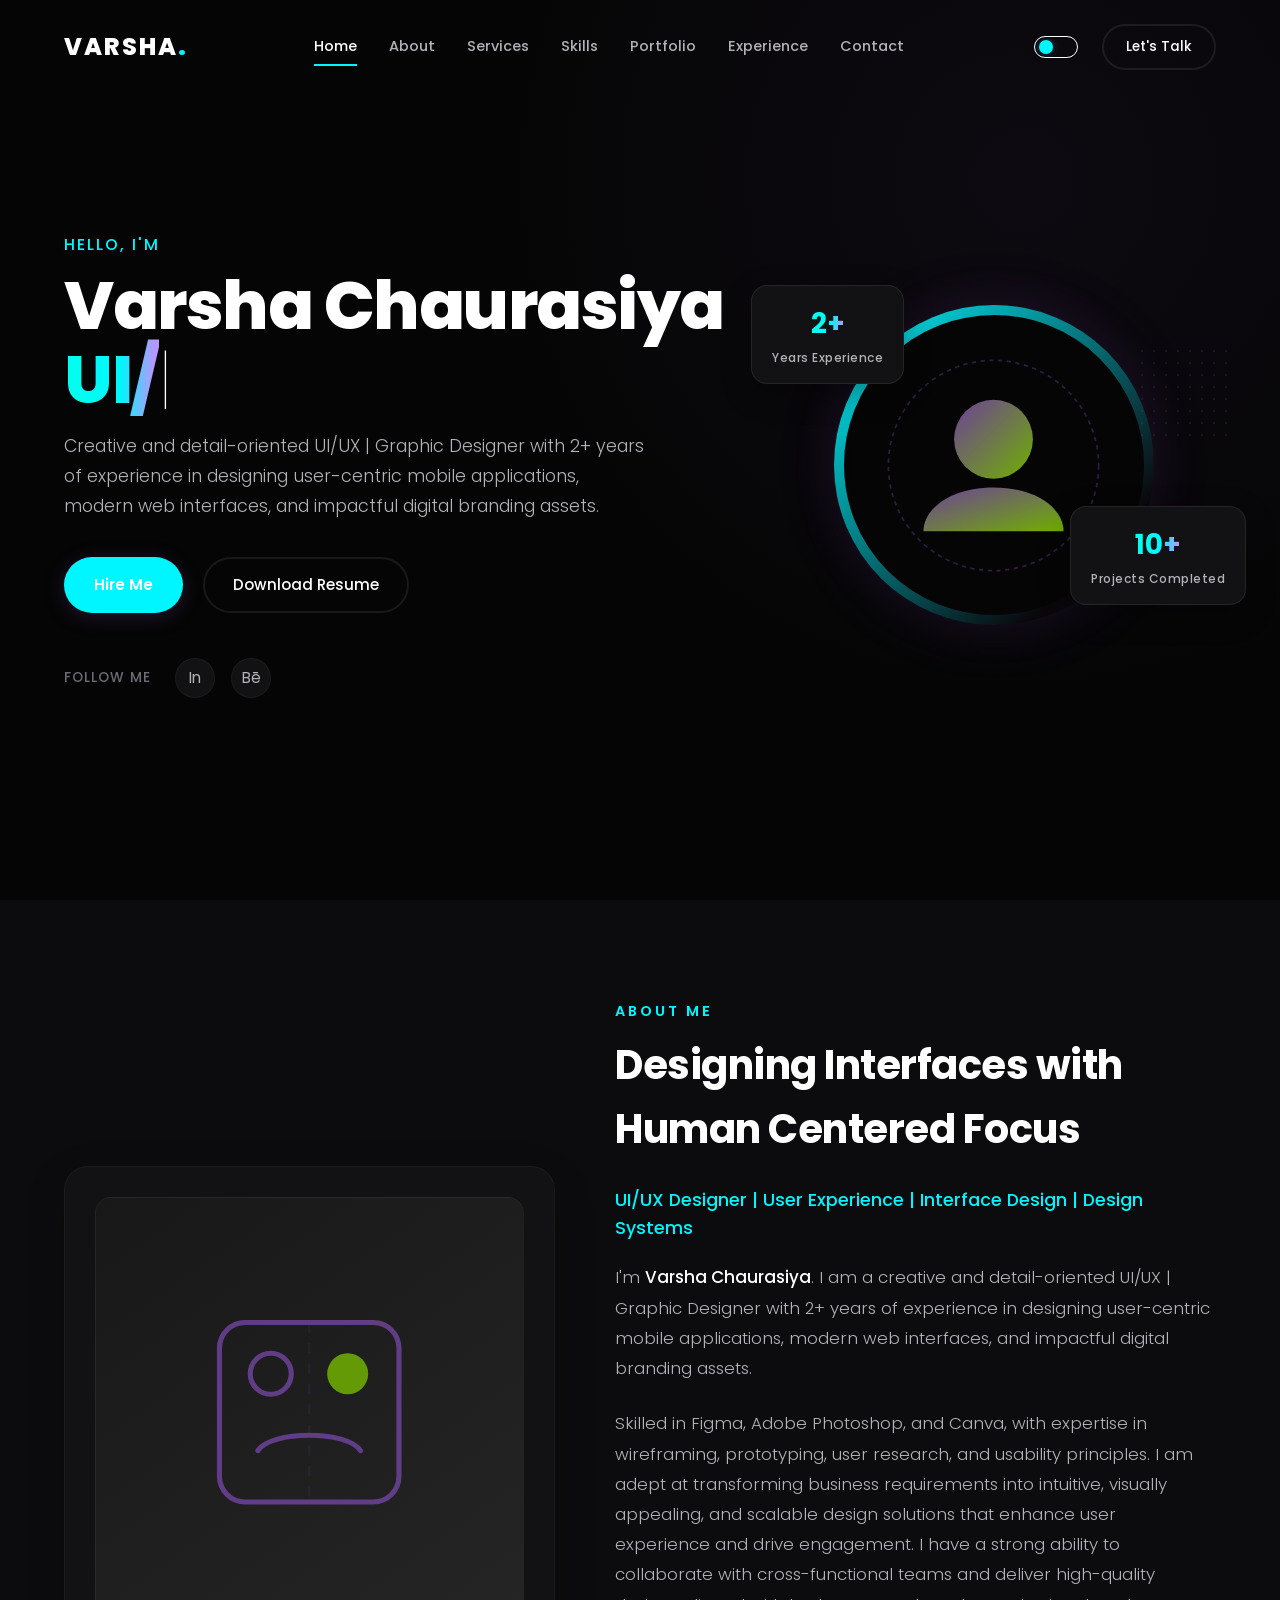
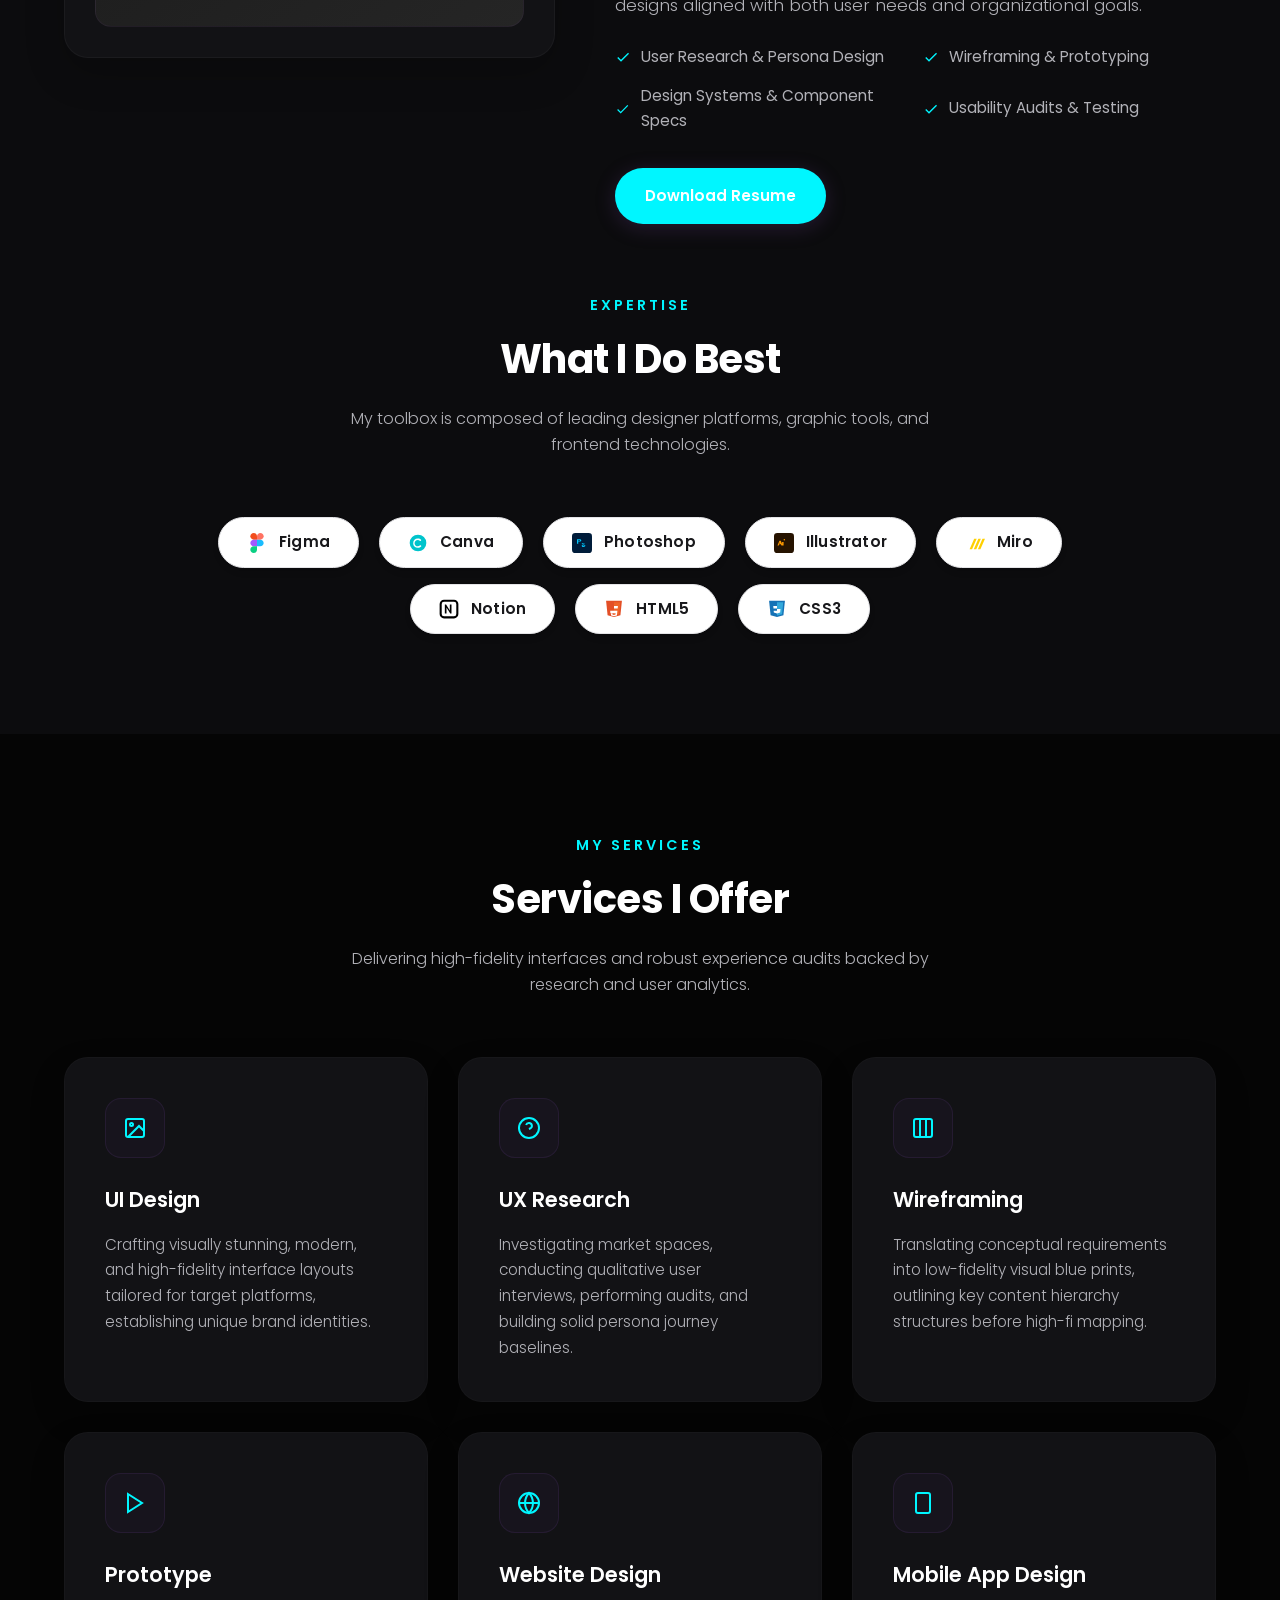
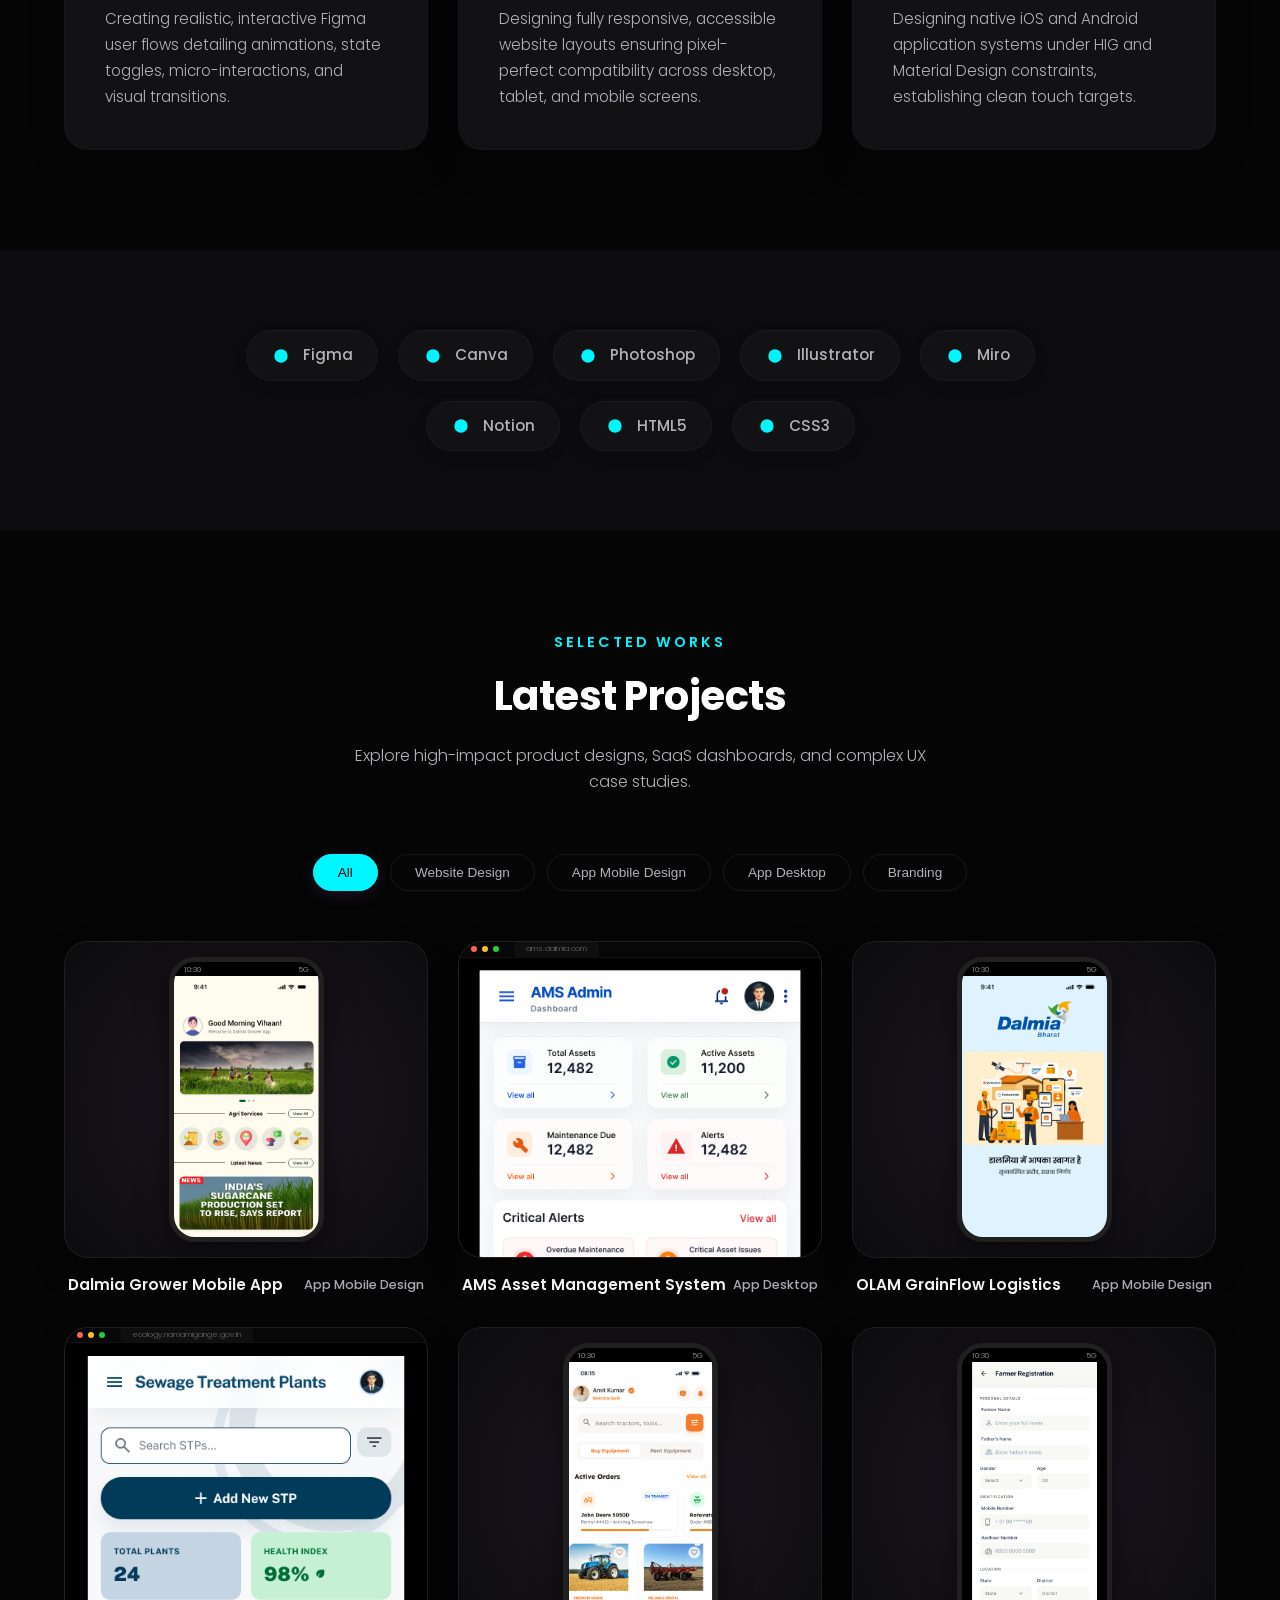
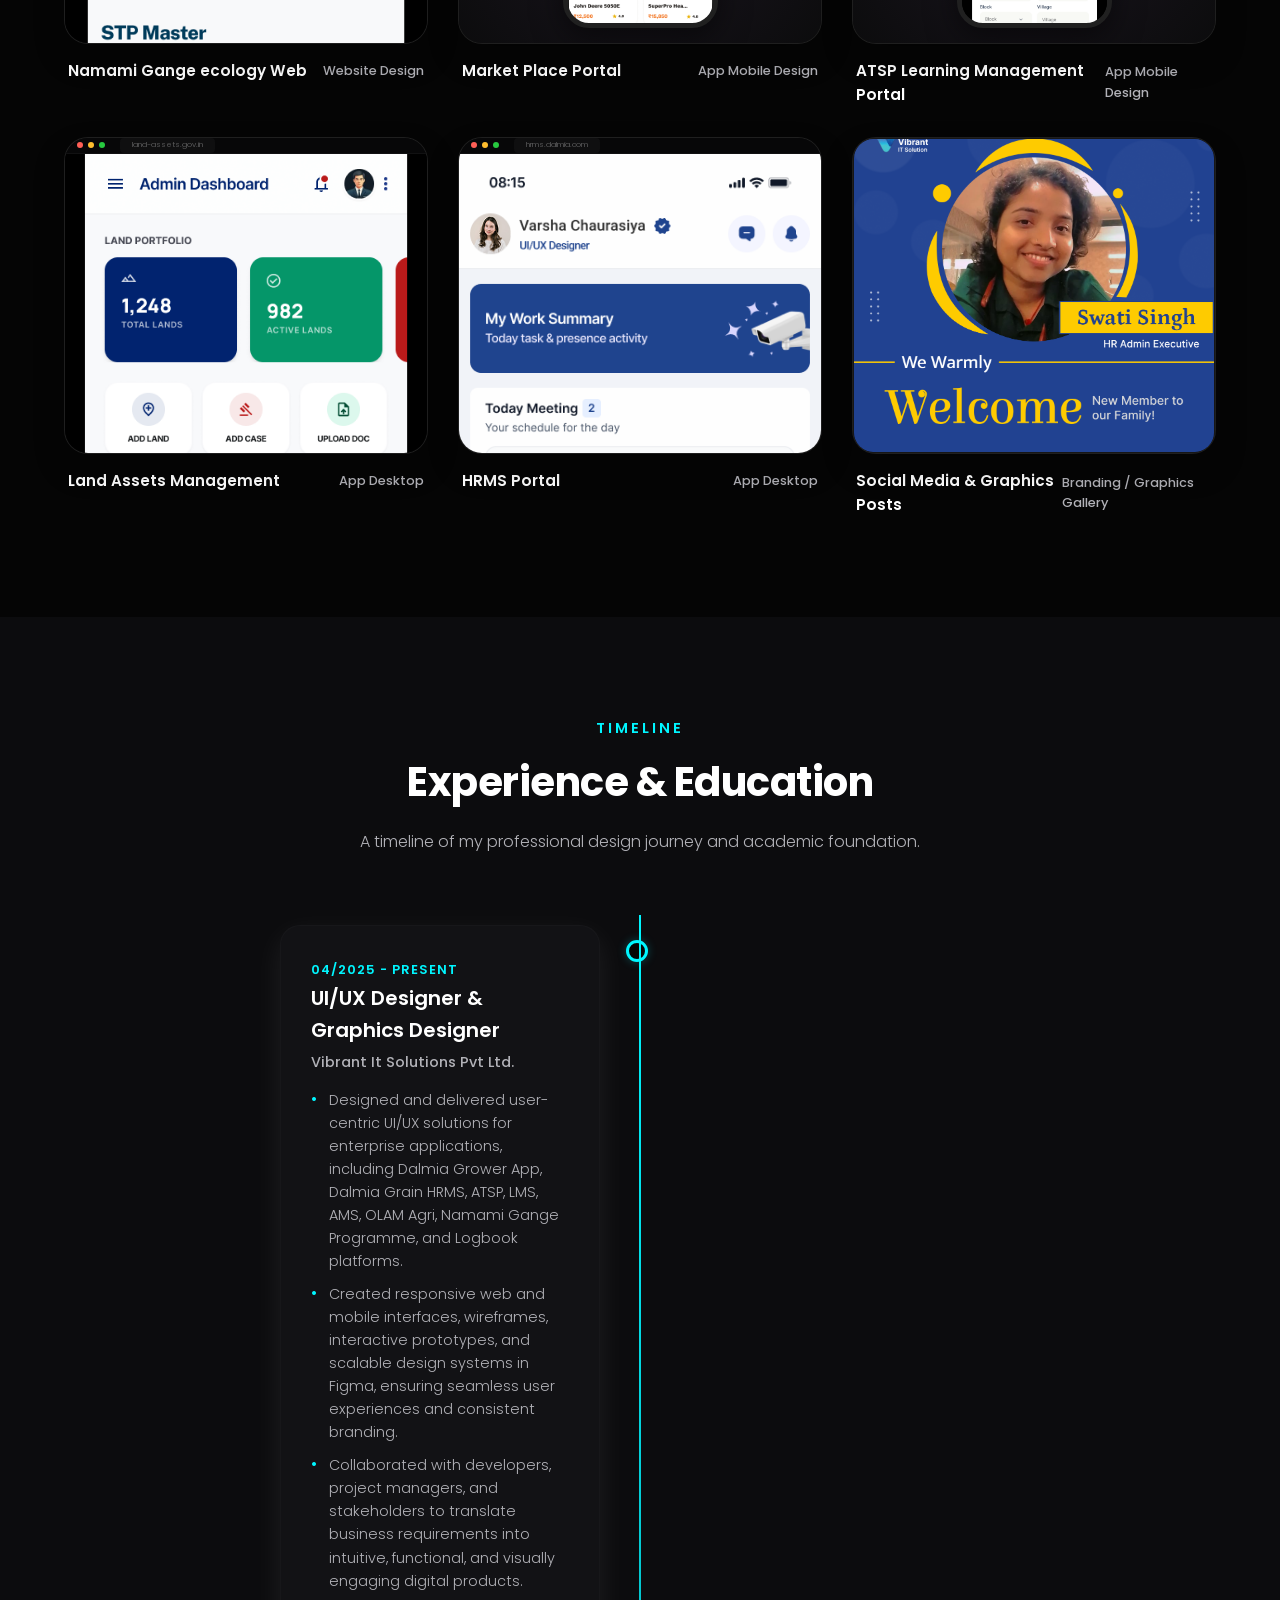
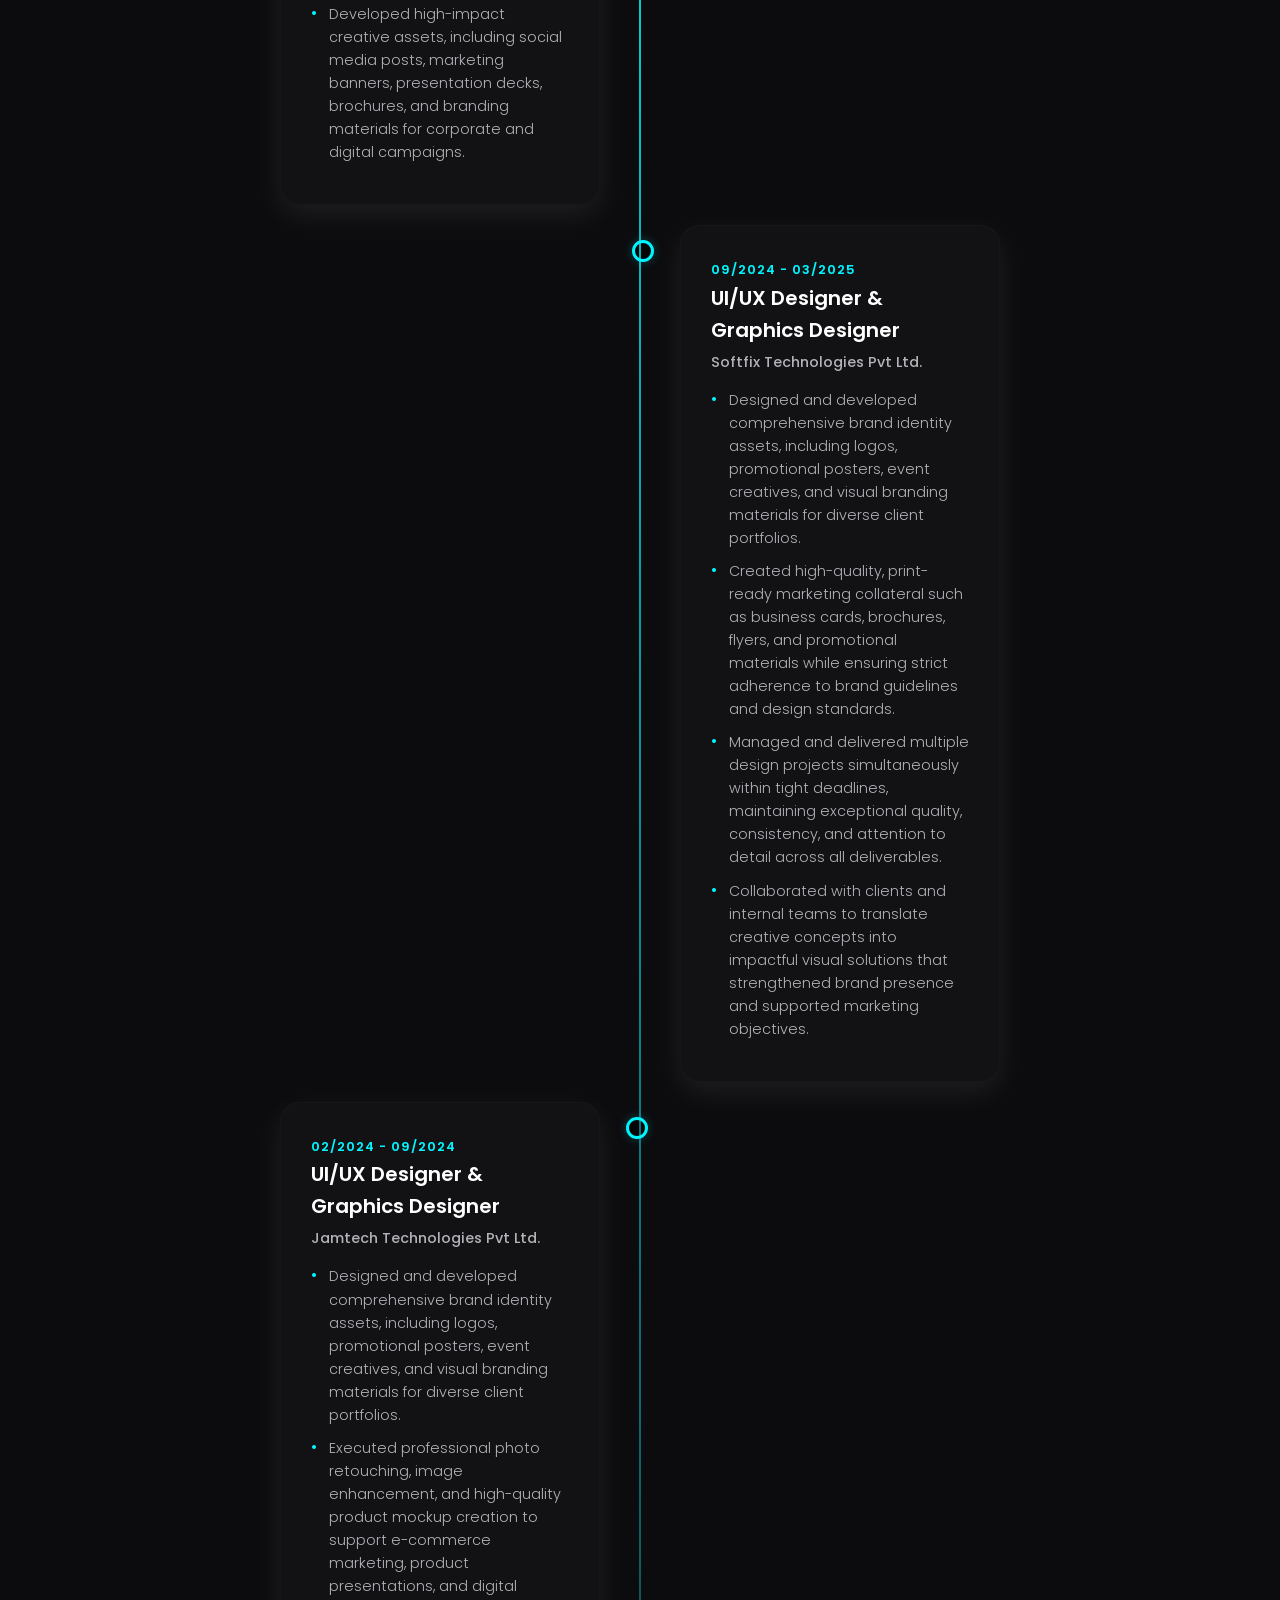
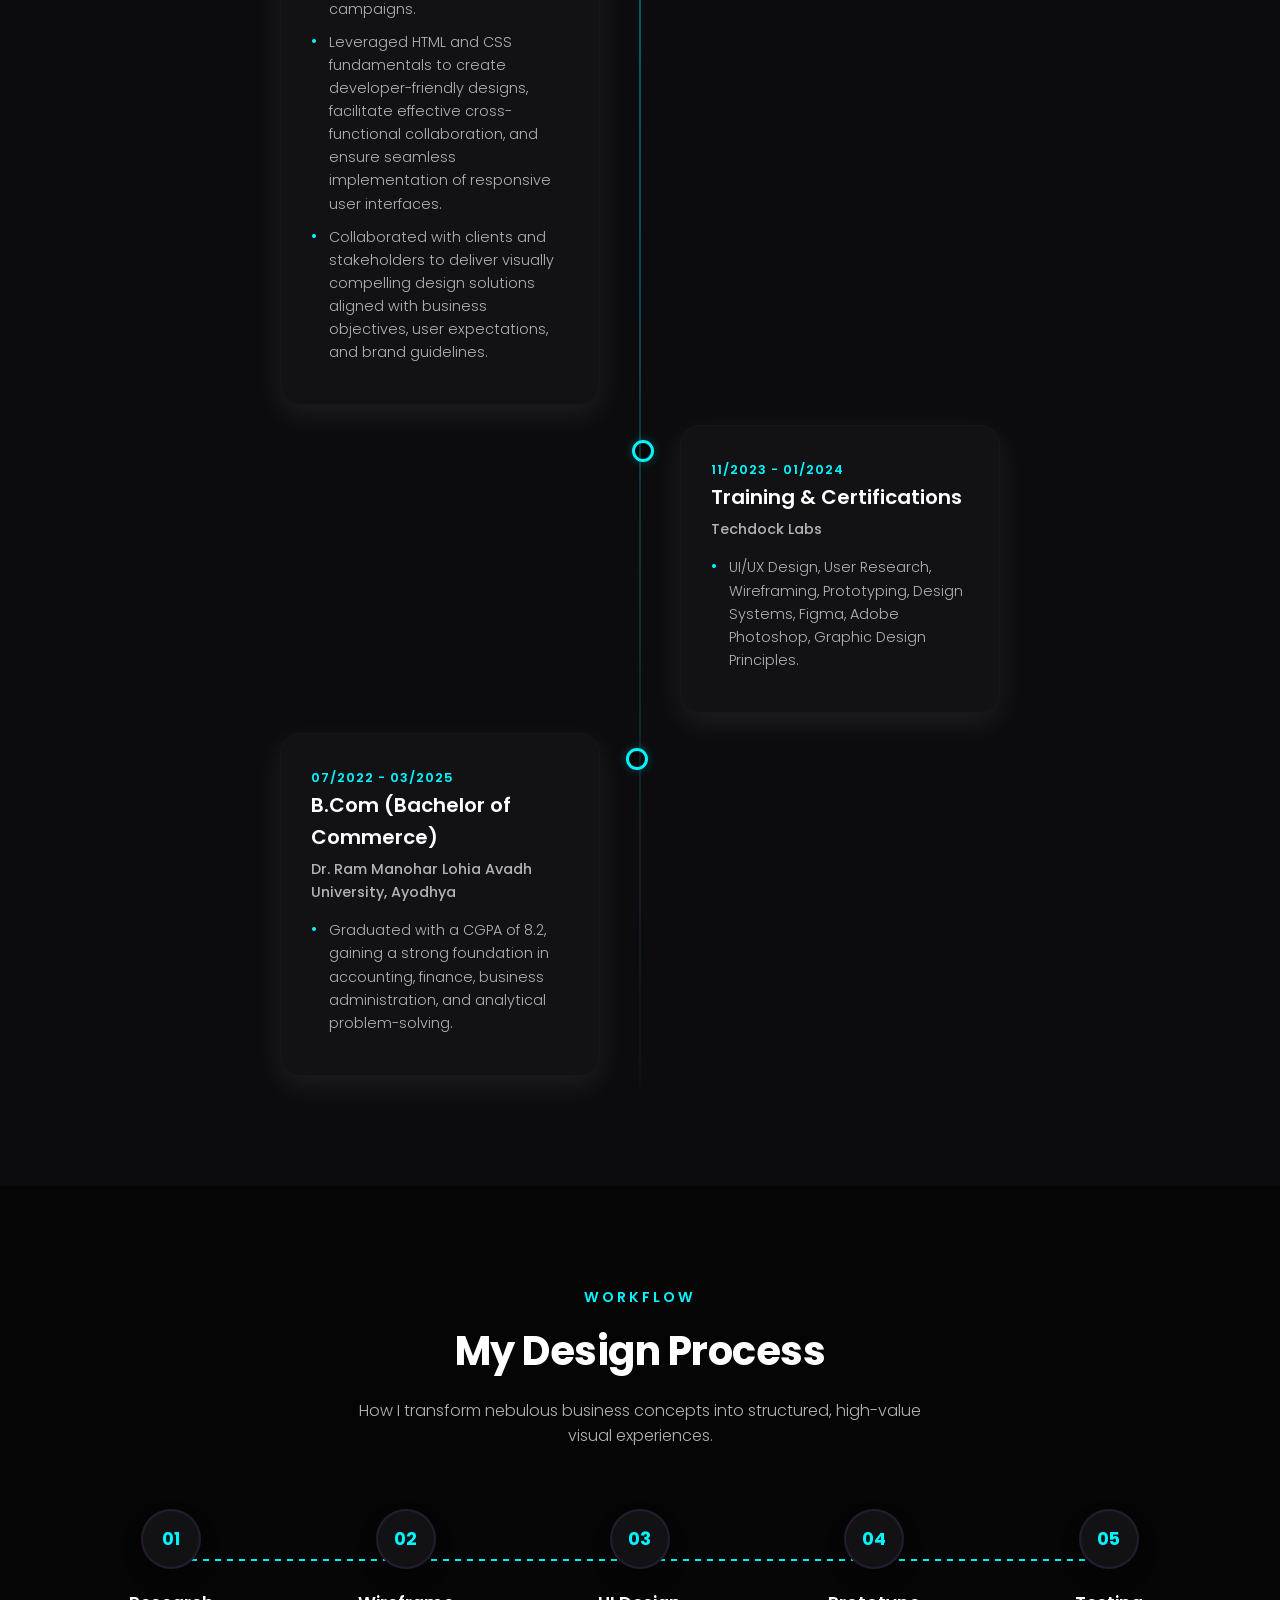
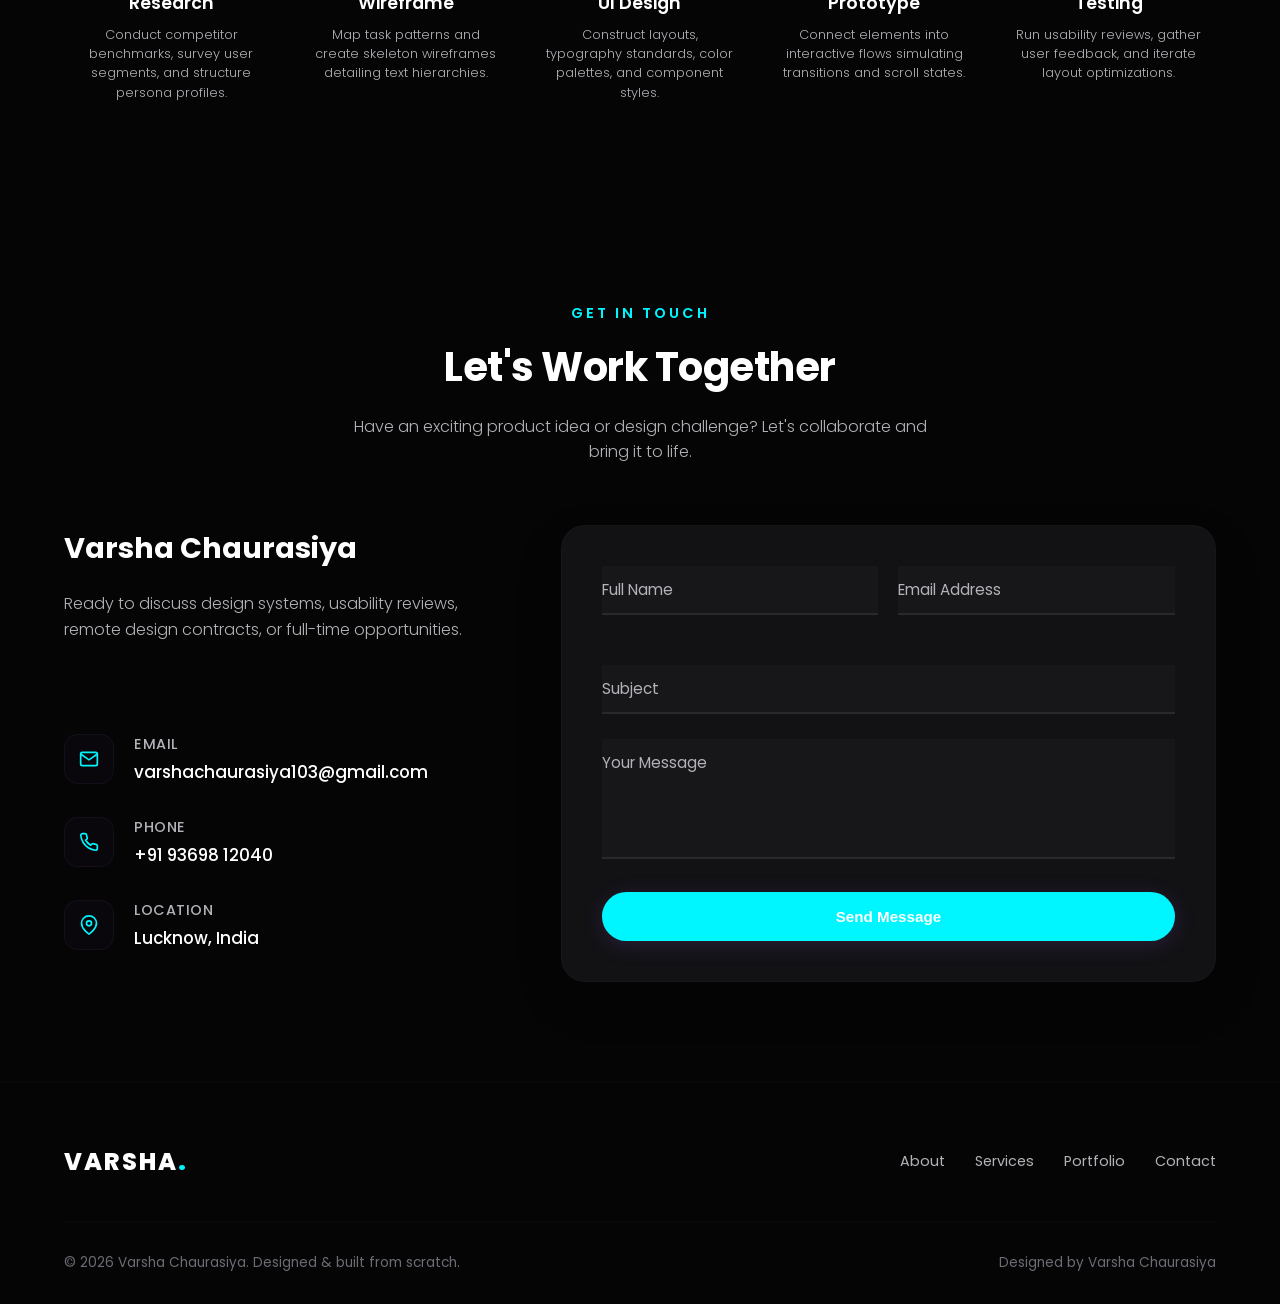
==== index.html @ 849dc81a "Initial commit" ====
<!DOCTYPE html>
<html lang="en">
<head>
    <meta charset="UTF-8">
    <meta name="viewport" content="width=device-width, initial-scale=1.0">
    <meta name="description" content="Varsha Chaurasiya - Premium UI/UX Portfolio. 2+ years experience designing intuitive mobile apps, websites, SaaS dashboards, and digital experiences.">
    
    <!-- Open Graph Metadata -->
    <meta property="og:title" content="Varsha Chaurasiya | UI/UX Designer & Product Designer">
    <meta property="og:description" content="Portfolio of Varsha Chaurasiya, specialized in Figma prototyping, UX research, wireframing, and interactive UI designs.">
    <meta property="og:type" content="website">
    <meta property="og:url" content="https://example.com">
    <meta property="og:image" content="https://example.com/assets/og-image.jpg">
    
    <title>Varsha Chaurasiya | Premium UI/UX Designer Portfolio</title>
    
    <!-- Google Font & Style Sheet -->
    <link rel="stylesheet" href="css/style.css">
</head>
<body>

    <!-- =====================================================
    HEADER & NAVIGATION
    ===================================================== -->
    <header class="header">
        <div class="container nav-container">
            <a href="#home" class="logo">VARSHA<span>.</span></a>
            
            <nav class="nav-menu">
                <a href="#home" class="nav-link active">Home</a>
                <a href="#about" class="nav-link">About</a>
                <a href="#services" class="nav-link">Services</a>
                <a href="#skills" class="nav-link">Skills</a>
                <a href="#portfolio" class="nav-link">Portfolio</a>
                <a href="#experience" class="nav-link">Experience</a>
                <a href="#contact" class="nav-link">Contact</a>
            </nav>
            
            <div class="nav-cta">
                <button class="theme-toggle" id="theme-toggle" aria-label="Toggle dark/light mode">
                    <span class="toggle-track">
                        <span class="toggle-thumb"></span>
                    </span>
                </button>
                <a href="#contact" class="btn btn-secondary" style="padding: 10px 22px; font-size: 0.85rem;">Let's Talk</a>
            </div>
            
            <button class="hamburger" aria-label="Toggle Navigation">
                <span></span>
                <span></span>
                <span></span>
            </button>
        </div>
    </header>

    <!-- =====================================================
    HERO SECTION
    ===================================================== -->
    <section id="home" class="hero">
        <div class="container hero-grid">
            <div class="hero-content reveal reveal-fade-up">
                <span class="hero-subtitle">Hello, I'm</span>
                <h1 class="hero-title">Varsha Chaurasiya<br><span class="gradient-text" id="typing-text">UI/UX Designer</span><span class="typing-cursor">|</span></h1>
                <p class="hero-desc">Creative and detail-oriented UI/UX | Graphic Designer with 2+ years of experience in designing user-centric mobile applications, modern web interfaces, and impactful digital branding assets.</p>
                
                <div class="hero-btns">
                    <a href="#contact" class="btn btn-primary">Hire Me</a>
                    <a href="resume/resume.pdf" class="btn btn-secondary" download>Download Resume</a>
                </div>
                
                <div class="hero-socials">
                    <span>Follow Me</span>
                    <div class="social-links">
                        <a href="https://www.linkedin.com/in/varsha-chaurasiya-720a98271/" target="_blank" rel="noopener noreferrer" class="social-icon" aria-label="LinkedIn">In</a>
                        <a href="https://www.behance.net/softfixdesign" target="_blank" rel="noopener noreferrer" class="social-icon" aria-label="Behance">Bē</a>
                    </div>
                </div>
            </div>
            
            <div class="hero-visual reveal reveal-fade-up" style="transition-delay: 0.2s;">
                <div class="glow-shape"></div>
                <div class="dots-grid"></div>
                
                <div class="profile-img-container">
                    <div class="profile-img-inner">
                        <!-- Custom vector avatar to represent the designer professionally -->
                        <svg class="profile-avatar-svg" viewBox="0 0 100 100" xmlns="http://www.w3.org/2000/svg">
                            <defs>
                                <linearGradient id="avatarGrad" x1="0%" y1="0%" x2="100%" y2="100%">
                                    <stop offset="0%" stop-color="#7245A1"/>
                                    <stop offset="100%" stop-color="#76B900"/>
                                </linearGradient>
                            </defs>
                            <circle cx="50" cy="38" r="18" fill="url(#avatarGrad)"/>
                            <path d="M50 60c-20 0-32 10-32 20h64c0-10-12-20-32-20z" fill="url(#avatarGrad)"/>
                            <circle cx="50" cy="50" r="48" fill="none" stroke="#7245A1" stroke-width="0.8" stroke-dasharray="2 2" opacity="0.4"/>
                        </svg>
                    </div>
                </div>
                
                <!-- Floating Stat Cards -->
                <div class="floating-stat stat-1">
                    <span class="stat-number counter-val" data-target="2">0+</span>
                    <span class="stat-text">Years Experience</span>
                </div>
                <div class="floating-stat stat-2">
                    <span class="stat-number counter-val" data-target="10">0+</span>
                    <span class="stat-text">Projects Completed</span>
                </div>
            </div>
        </div>
    </section>

    <!-- =====================================================
    ABOUT ME SECTION & SKILLS
    ===================================================== -->
    <section id="about" class="about">
        <div class="container">
            <div class="about-grid">
                <div class="about-visual reveal reveal-slide-left">
                    <div class="about-visual-inner">
                        <!-- Animated placeholder representation representing UI/UX design workflow -->
                        <svg class="about-placeholder-svg" viewBox="0 0 100 100" xmlns="http://www.w3.org/2000/svg">
                            <rect x="15" y="15" width="70" height="70" rx="10" fill="none" stroke="#7245A1" stroke-width="2"/>
                            <circle cx="35" cy="35" r="8" fill="none" stroke="#7245A1" stroke-width="2"/>
                            <circle cx="65" cy="35" r="8" fill="#76B900"/>
                            <path d="M30 65c5-8 35-8 40 0" fill="none" stroke="#7245A1" stroke-width="2" stroke-linecap="round"/>
                            <line x1="50" y1="15" x2="50" y2="85" stroke="rgba(114, 69, 161, 0.15)" stroke-width="1" stroke-dasharray="4 4"/>
                        </svg>
                    </div>
                </div>
                
                <div class="about-content reveal reveal-slide-right">
                    <div class="section-header" style="text-align: left; margin-bottom: 25px;">
                        <span>About Me</span>
                        <h2>Designing Interfaces with Human Centered Focus</h2>
                    </div>
                    <p class="about-subtitle">UI/UX Designer | User Experience | Interface Design | Design Systems</p>
                    <p class="about-desc">I'm <strong>Varsha Chaurasiya</strong>. I am a creative and detail-oriented UI/UX | Graphic Designer with 2+ years of experience in designing user-centric mobile applications, modern web interfaces, and impactful digital branding assets.</p>
                    <p class="about-desc">Skilled in Figma, Adobe Photoshop, and Canva, with expertise in wireframing, prototyping, user research, and usability principles. I am adept at transforming business requirements into intuitive, visually appealing, and scalable design solutions that enhance user experience and drive engagement. I have a strong ability to collaborate with cross-functional teams and deliver high-quality designs aligned with both user needs and organizational goals.</p>
                    
                    <div class="about-bullets">
                        <div class="about-bullet-item">
                            <svg viewBox="0 0 24 24"><path d="M9 16.2L4.8 12l-1.4 1.4L9 19 21 7l-1.4-1.4L9 16.2z"/></svg>
                            <span>User Research & Persona Design</span>
                        </div>
                        <div class="about-bullet-item">
                            <svg viewBox="0 0 24 24"><path d="M9 16.2L4.8 12l-1.4 1.4L9 19 21 7l-1.4-1.4L9 16.2z"/></svg>
                            <span>Wireframing & Prototyping</span>
                        </div>
                        <div class="about-bullet-item">
                            <svg viewBox="0 0 24 24"><path d="M9 16.2L4.8 12l-1.4 1.4L9 19 21 7l-1.4-1.4L9 16.2z"/></svg>
                            <span>Design Systems & Component Specs</span>
                        </div>
                        <div class="about-bullet-item">
                            <svg viewBox="0 0 24 24"><path d="M9 16.2L4.8 12l-1.4 1.4L9 19 21 7l-1.4-1.4L9 16.2z"/></svg>
                            <span>Usability Audits & Testing</span>
                        </div>
                    </div>
                    
                    <a href="resume/resume.pdf" class="btn btn-primary" download>Download Resume</a>
                </div>
            </div>
            
            <!-- CIRCULAR SKILL PROGRESS GRIDS -->
            <div id="skills" class="skills-container-wrapper reveal reveal-fade-up">
                <div class="section-header">
                    <span>Expertise</span>
                    <h2>What I Do Best</h2>
                    <p>My toolbox is composed of leading designer platforms, graphic tools, and frontend technologies.</p>
                </div>
                
                <div class="skills-pills-container">
                    <!-- Figma -->
                    <div class="skill-pill">
                        <span class="skill-pill-icon">
                            <svg viewBox="0 0 14 21" fill="none" xmlns="http://www.w3.org/2000/svg">
                                <path d="M3.5 0C1.57 0 0 1.57 0 3.5C0 5.43 1.57 7 3.5 7H7V3.5C7 1.57 5.43 0 3.5 0Z" fill="#F24E1E"/>
                                <path d="M3.5 7C1.57 7 0 8.57 0 10.5C0 12.43 1.57 14 3.5 14H7V7H3.5Z" fill="#A259FF"/>
                                <path d="M3.5 14C1.57 14 0 15.57 0 17.5C0 19.43 1.57 21 3.5 21C5.43 21 7 19.43 7 17.5V14H3.5Z" fill="#0ACF83"/>
                                <path d="M10.5 7C12.43 7 14 5.43 14 3.5C14 1.57 12.43 0 10.5 0C8.57 0 7 1.57 7 3.5V7H10.5Z" fill="#FF7262"/>
                                <path d="M10.5 14C12.43 14 14 12.43 14 10.5C14 8.57 12.43 7 10.5 7H7V14H10.5Z" fill="#1ABCFE"/>
                            </svg>
                        </span>
                        <span class="skill-pill-name">Figma</span>
                    </div>
                    <!-- Canva -->
                    <div class="skill-pill">
                        <span class="skill-pill-icon">
                            <svg viewBox="0 0 24 24" fill="none" xmlns="http://www.w3.org/2000/svg">
                                <circle cx="12" cy="12" r="10" fill="#00C4CC"/>
                                <path d="M14.5 14.8c-.8.8-1.8 1.2-2.8 1.2-2.2 0-3.8-1.5-3.8-3.8 0-2.2 1.6-3.8 3.8-3.8 1.1 0 2 .4 2.7 1.1.2.2.5.2.7 0l.6-.6c.2-.2.2-.5 0-.7-.9-1-2.2-1.6-3.9-1.6-3.2 0-5.6 2.3-5.6 5.6s2.4 5.6 5.6 5.6c1.6 0 3-.6 4-1.7.2-.2.2-.5 0-.7l-.6-.6c-.2-.1-.5-.1-.8.1z" fill="white"/>
                            </svg>
                        </span>
                        <span class="skill-pill-name">Canva</span>
                    </div>
                    <!-- Photoshop -->
                    <div class="skill-pill">
                        <span class="skill-pill-icon">
                            <svg viewBox="0 0 24 24" fill="none" xmlns="http://www.w3.org/2000/svg">
                                <rect width="24" height="24" rx="4" fill="#001c3a"/>
                                <path d="M6 7.5h3.2c1.2 0 1.9.5 1.9 1.4s-.7 1.4-1.9 1.4H7.5v2.7H6V7.5zm1.5 1.8h1.6c.4 0 .6-.2.6-.5s-.2-.5-.6-.5H7.5v1zM12.2 12.3c.4-.3.9-.4 1.5-.4.8 0 1.3.4 1.3 1.1s-.4 1-1.2 1.2c-.6.1-1.1.2-1.1.6 0 .3.2.5.6.5.6 0 1.2-.2 1.6-.6.2-.2.5-.2.7 0l.4.4c.1.1.1.4 0 .5-.6.7-1.5 1.1-2.5 1.1-.9 0-1.8-.5-1.8-1.5 0-.8.6-1.3 1.4-1.5l.8-.2c.4-.1.7-.2.7-.5 0-.3-.3-.4-.7-.4-.5 0-1 .2-1.3.5-.1.1-.4.1-.5 0l-.4-.4c-.1-.1-.1-.3.1-.3z" fill="#00c8ff"/>
                            </svg>
                        </span>
                        <span class="skill-pill-name">Photoshop</span>
                    </div>
                    <!-- Illustrator -->
                    <div class="skill-pill">
                        <span class="skill-pill-icon">
                            <svg viewBox="0 0 24 24" fill="none" xmlns="http://www.w3.org/2000/svg">
                                <rect width="24" height="24" rx="4" fill="#261300"/>
                                <path d="M6.3 13.5l-.6 1.5H4.2l2.3-5.7h1.6l2.3 5.7H8.9l-.6-1.5H6.3zm1-.8l-.5-1.4-.5 1.4h1zM11.5 8.2c0-.5.4-.9.9-.9s.9.4.9.9-.4.9-.9.9-.9-.4-.9-.9zm0 2.5h1.8H11.5v4.3h-1.8v-4.3z" fill="#FF9A00"/>
                            </svg>
                        </span>
                        <span class="skill-pill-name">Illustrator</span>
                    </div>
                    <!-- Miro -->
                    <div class="skill-pill">
                        <span class="skill-pill-icon">
                            <svg viewBox="0 0 24 24" fill="none" xmlns="http://www.w3.org/2000/svg">
                                <path d="M5.5 19.5h3l5.5-12.5h-3L5.5 19.5z" fill="#FFD000"/>
                                <path d="M10.5 19.5h3l5.5-12.5h-3l-5.5 12.5z" fill="#FFD000"/>
                                <path d="M15.5 19.5h3l5.5-12.5h-3l-5.5 12.5z" fill="#FFD000"/>
                            </svg>
                        </span>
                        <span class="skill-pill-name">Miro</span>
                    </div>
                    <!-- Notion -->
                    <div class="skill-pill">
                        <span class="skill-pill-icon">
                            <svg viewBox="0 0 24 24" fill="none" xmlns="http://www.w3.org/2000/svg">
                                <rect x="2" y="2" width="20" height="20" rx="4" fill="white" stroke="black" stroke-width="2.5"/>
                                <path d="M7 6.5h1.5l4.5 7.2V6.5h2v11H13.5L9 10.3v7.2H7v-11z" fill="black"/>
                            </svg>
                        </span>
                        <span class="skill-pill-name">Notion</span>
                    </div>
                    <!-- HTML5 -->
                    <div class="skill-pill">
                        <span class="skill-pill-icon">
                            <svg viewBox="0 0 24 24" fill="none" xmlns="http://www.w3.org/2000/svg">
                                <path d="M2.5 2l1.8 17.6 7.7 2.1 7.7-2.1L21.5 2H2.5z" fill="#E34F26"/>
                                <path d="M12 3.8v16.1l6.1-1.7 1.4-14.4H12z" fill="#EF652A"/>
                                <path d="M12 8.5h4.7l-.3 3h-4.4V14h4.1l-.6 5.8-3.5 1-3.5-1-.2-2.3h1.8l.1 1.2 1.8.5 1.8-.5.2-1.7H7.7l-.3-3H12V8.5z" fill="white"/>
                            </svg>
                        </span>
                        <span class="skill-pill-name">HTML5</span>
                    </div>
                    <!-- CSS3 -->
                    <div class="skill-pill">
                        <span class="skill-pill-icon">
                            <svg viewBox="0 0 24 24" fill="none" xmlns="http://www.w3.org/2000/svg">
                                <path d="M2.5 2l1.8 17.6 7.7 2.1 7.7-2.1L21.5 2H2.5z" fill="#1572B6"/>
                                <path d="M12 3.8v16.1l6.1-1.7 1.4-14.4H12z" fill="#33A9DC"/>
                                <path d="M12 8.5H7.5l.3 3h4.2v2.5H8l.2 2.3 3.8 1 3.8-1 .4-4.3H12V8.5z" fill="white"/>
                            </svg>
                        </span>
                        <span class="skill-pill-name">CSS3</span>
                    </div>
                </div>
            </div>
        </div>
    </section>

    <!-- =====================================================
    SERVICES SECTION
    ==================================================== -->
    <section id="services" class="services">
        <div class="container">
            <div class="section-header reveal reveal-fade-up">
                <span>My Services</span>
                <h2>Services I Offer</h2>
                <p>Delivering high-fidelity interfaces and robust experience audits backed by research and user analytics.</p>
            </div>
            
            <div class="services-grid">
                <!-- Card 1 -->
                <div class="service-card reveal reveal-fade-up">
                    <div class="service-icon">
                        <svg width="24" height="24" viewBox="0 0 24 24" fill="none" stroke="currentColor" stroke-width="2"><rect x="3" y="3" width="18" height="18" rx="2" ry="2"/><circle cx="8.5" cy="8.5" r="1.5"/><polyline points="21 15 16 10 5 21"/></svg>
                    </div>
                    <h3 class="service-title">UI Design</h3>
                    <p class="service-desc">Crafting visually stunning, modern, and high-fidelity interface layouts tailored for target platforms, establishing unique brand identities.</p>
                </div>
                <!-- Card 2 -->
                <div class="service-card reveal reveal-fade-up" style="transition-delay: 0.1s;">
                    <div class="service-icon">
                        <svg width="24" height="24" viewBox="0 0 24 24" fill="none" stroke="currentColor" stroke-width="2"><circle cx="12" cy="12" r="10"/><path d="M9.09 9a3 3 0 0 1 5.83 1c0 2-3 3-3 3"/><line x1="12" y1="17" x2="12.01" y2="17"/></svg>
                    </div>
                    <h3 class="service-title">UX Research</h3>
                    <p class="service-desc">Investigating market spaces, conducting qualitative user interviews, performing audits, and building solid persona journey baselines.</p>
                </div>
                <!-- Card 3 -->
                <div class="service-card reveal reveal-fade-up" style="transition-delay: 0.2s;">
                    <div class="service-icon">
                        <svg width="24" height="24" viewBox="0 0 24 24" fill="none" stroke="currentColor" stroke-width="2"><rect x="3" y="3" width="18" height="18" rx="2" ry="2"/><line x1="9" y1="3" x2="9" y2="21"/><line x1="15" y1="3" x2="15" y2="21"/></svg>
                    </div>
                    <h3 class="service-title">Wireframing</h3>
                    <p class="service-desc">Translating conceptual requirements into low-fidelity visual blue prints, outlining key content hierarchy structures before high-fi mapping.</p>
                </div>
                <!-- Card 4 -->
                <div class="service-card reveal reveal-fade-up">
                    <div class="service-icon">
                        <svg width="24" height="24" viewBox="0 0 24 24" fill="none" stroke="currentColor" stroke-width="2"><polygon points="5 3 19 12 5 21 5 3"/></svg>
                    </div>
                    <h3 class="service-title">Prototype</h3>
                    <p class="service-desc">Creating realistic, interactive Figma user flows detailing animations, state toggles, micro-interactions, and visual transitions.</p>
                </div>
                <!-- Card 5 -->
                <div class="service-card reveal reveal-fade-up" style="transition-delay: 0.1s;">
                    <div class="service-icon">
                        <svg width="24" height="24" viewBox="0 0 24 24" fill="none" stroke="currentColor" stroke-width="2"><circle cx="12" cy="12" r="10"/><line x1="2" y1="12" x2="22" y2="12"/><path d="M12 2a15.3 15.3 0 0 1 4 10 15.3 15.3 0 0 1-4 10 15.3 15.3 0 0 1-4-10 15.3 15.3 0 0 1 4-10z"/></svg>
                    </div>
                    <h3 class="service-title">Website Design</h3>
                    <p class="service-desc">Designing fully responsive, accessible website layouts ensuring pixel-perfect compatibility across desktop, tablet, and mobile screens.</p>
                </div>
                <!-- Card 6 -->
                <div class="service-card reveal reveal-fade-up" style="transition-delay: 0.2s;">
                    <div class="service-icon">
                        <svg width="24" height="24" viewBox="0 0 24 24" fill="none" stroke="currentColor" stroke-width="2"><rect x="5" y="2" width="14" height="20" rx="2" ry="2"/><line x1="12" y1="18" x2="12.01" y2="18"/></svg>
                    </div>
                    <h3 class="service-title">Mobile App Design</h3>
                    <p class="service-desc">Designing native iOS and Android application systems under HIG and Material Design constraints, establishing clean touch targets.</p>
                </div>
            </div>
        </div>
    </section>

    <!-- =====================================================
    TOOLS TECH BADGES
    ===================================================== -->
    <section class="tools">
        <div class="container">
            <div class="tools-grid reveal reveal-fade-up">
                <div class="tool-badge"><svg viewBox="0 0 24 24"><circle cx="12" cy="12" r="8"/></svg>Figma</div>
                <div class="tool-badge"><svg viewBox="0 0 24 24"><circle cx="12" cy="12" r="8"/></svg>Canva</div>
                <div class="tool-badge"><svg viewBox="0 0 24 24"><circle cx="12" cy="12" r="8"/></svg>Photoshop</div>
                <div class="tool-badge"><svg viewBox="0 0 24 24"><circle cx="12" cy="12" r="8"/></svg>Illustrator</div>
                <div class="tool-badge"><svg viewBox="0 0 24 24"><circle cx="12" cy="12" r="8"/></svg>Miro</div>
                <div class="tool-badge"><svg viewBox="0 0 24 24"><circle cx="12" cy="12" r="8"/></svg>Notion</div>
                <div class="tool-badge"><svg viewBox="0 0 24 24"><circle cx="12" cy="12" r="8"/></svg>HTML5</div>
                <div class="tool-badge"><svg viewBox="0 0 24 24"><circle cx="12" cy="12" r="8"/></svg>CSS3</div>
            </div>
        </div>
    </section>

    <!-- =====================================================
    PORTFOLIO SECTION
    ===================================================== -->
    <section id="portfolio" class="portfolio">
        <div class="container">
            <div class="section-header reveal reveal-fade-up">
                <span>Selected Works</span>
                <h2>Latest Projects</h2>
                <p>Explore high-impact product designs, SaaS dashboards, and complex UX case studies.</p>
            </div>
            
            <!-- Filters -->
            <div class="portfolio-filters reveal reveal-fade-up">
                <button class="filter-btn active" data-filter="all">All</button>
                <button class="filter-btn" data-filter="website">Website Design</button>
                <button class="filter-btn" data-filter="mobile">App Mobile Design</button>
                <button class="filter-btn" data-filter="desktop">App Desktop</button>
                <button class="filter-btn" data-filter="branding">Branding</button>
            </div>
            
            <!-- Screenshot style Portfolio Card Grid -->
            <div class="portfolio-grid">
                
                <!-- Card 1: Dalmia Grower App -->
                <div class="showcase-card reveal reveal-fade-up" data-category="mobile" data-project-id="1">
                    <div class="showcase-image-wrapper">
                        <div class="showcase-mockup mobile-mockup-real">
                            <div class="phone-frame-card">
                                <div class="device-bar-card">
                                    <span>10:30</span>
                                    <div class="device-notch-card"></div>
                                    <span>5G</span>
                                </div>
                                <div class="phone-card-screen">
                                    <img src="images/Dalmia%20Grower%20App/Landing_Page.png" alt="Dalmia Grower Thumbnail">
                                </div>
                            </div>
                        </div>
                    </div>
                    <div class="showcase-meta">
                        <h4 class="showcase-title">Dalmia Grower Mobile App</h4>
                        <span class="showcase-category">App Mobile Design</span>
                    </div>
                </div>

                <!-- Card 2: AMS Asset Management System -->
                <div class="showcase-card reveal reveal-fade-up" data-category="desktop" data-project-id="2">
                    <div class="showcase-image-wrapper">
                        <div class="showcase-mockup desktop-mockup-real">
                            <div class="window-bar-card">
                                <span class="window-dot-card red"></span>
                                <span class="window-dot-card yellow"></span>
                                <span class="window-dot-card green"></span>
                                <span class="window-url-card">ams.dalmia.com</span>
                            </div>
                            <div class="browser-card-screen">
                                <img src="images/AMS/Dashboard.png" alt="AMS Thumbnail">
                            </div>
                        </div>
                    </div>
                    <div class="showcase-meta">
                        <h4 class="showcase-title">AMS Asset Management System</h4>
                        <span class="showcase-category">App Desktop</span>
                    </div>
                </div>

                <!-- Card 3: OLAM GrainFlow Logistics -->
                <div class="showcase-card reveal reveal-fade-up" data-category="mobile" data-project-id="3">
                    <div class="showcase-image-wrapper">
                        <div class="showcase-mockup mobile-mockup-real">
                            <div class="phone-frame-card">
                                <div class="device-bar-card">
                                    <span>10:30</span>
                                    <div class="device-notch-card"></div>
                                    <span>5G</span>
                                </div>
                                <div class="phone-card-screen">
                                    <img src="images/GrainFlow/Get%20Started.png" alt="GrainFlow Thumbnail">
                                </div>
                            </div>
                        </div>
                    </div>
                    <div class="showcase-meta">
                        <h4 class="showcase-title">OLAM GrainFlow Logistics</h4>
                        <span class="showcase-category">App Mobile Design</span>
                    </div>
                </div>

                <!-- Card 4: Namami Gange ecology Web -->
                <div class="showcase-card reveal reveal-fade-up" data-category="website" data-project-id="4">
                    <div class="showcase-image-wrapper">
                        <div class="showcase-mockup desktop-mockup-real">
                            <div class="window-bar-card">
                                <span class="window-dot-card red"></span>
                                <span class="window-dot-card yellow"></span>
                                <span class="window-dot-card green"></span>
                                <span class="window-url-card">ecology.namamigange.gov.in</span>
                            </div>
                            <div class="browser-card-screen">
                                <img src="images/Namami%20Gange%20%20Prrogramme/STP.png" alt="Namami Gange Thumbnail">
                            </div>
                        </div>
                    </div>
                    <div class="showcase-meta">
                        <h4 class="showcase-title">Namami Gange ecology Web</h4>
                        <span class="showcase-category">Website Design</span>
                    </div>
                </div>

                <!-- Card 5: Market Place Portal -->
                <div class="showcase-card reveal reveal-fade-up" data-category="mobile" data-project-id="5">
                    <div class="showcase-image-wrapper">
                        <div class="showcase-mockup mobile-mockup-real">
                            <div class="phone-frame-card">
                                <div class="device-bar-card">
                                    <span>10:30</span>
                                    <div class="device-notch-card"></div>
                                    <span>5G</span>
                                </div>
                                <div class="phone-card-screen">
                                    <img src="images/Market%20Place/Grower%20Dashboard.png" alt="Market Place Thumbnail">
                                </div>
                            </div>
                        </div>
                    </div>
                    <div class="showcase-meta">
                        <h4 class="showcase-title">Market Place Portal</h4>
                        <span class="showcase-category">App Mobile Design</span>
                    </div>
                </div>

                <!-- Card 6: ATSP Learning Management Portal -->
                <div class="showcase-card reveal reveal-fade-up" data-category="mobile" data-project-id="6">
                    <div class="showcase-image-wrapper">
                        <div class="showcase-mockup mobile-mockup-real">
                            <div class="phone-frame-card">
                                <div class="device-bar-card">
                                    <span>10:30</span>
                                    <div class="device-notch-card"></div>
                                    <span>5G</span>
                                </div>
                                <div class="phone-card-screen">
                                    <img src="images/ATSP/Farmer_Registration.png" alt="ATSP Thumbnail">
                                </div>
                            </div>
                        </div>
                    </div>
                    <div class="showcase-meta">
                        <h4 class="showcase-title">ATSP Learning Management Portal</h4>
                        <span class="showcase-category">App Mobile Design</span>
                    </div>
                </div>

                <!-- Card 7: Land Assets Management -->
                <div class="showcase-card reveal reveal-fade-up" data-category="desktop" data-project-id="7">
                    <div class="showcase-image-wrapper">
                        <div class="showcase-mockup desktop-mockup-real">
                            <div class="window-bar-card">
                                <span class="window-dot-card red"></span>
                                <span class="window-dot-card yellow"></span>
                                <span class="window-dot-card green"></span>
                                <span class="window-url-card">land-assets.gov.in</span>
                            </div>
                            <div class="browser-card-screen">
                                <img src="images/Land%20Assets%20Management/Admin_dashboard.png" alt="Land Assets Thumbnail">
                            </div>
                        </div>
                    </div>
                    <div class="showcase-meta">
                        <h4 class="showcase-title">Land Assets Management</h4>
                        <span class="showcase-category">App Desktop</span>
                    </div>
                </div>

                <!-- Card 8: HRMS Portal -->
                <div class="showcase-card reveal reveal-fade-up" data-category="desktop" data-project-id="8">
                    <div class="showcase-image-wrapper">
                        <div class="showcase-mockup desktop-mockup-real">
                            <div class="window-bar-card">
                                <span class="window-dot-card red"></span>
                                <span class="window-dot-card yellow"></span>
                                <span class="window-dot-card green"></span>
                                <span class="window-url-card">hrms.dalmia.com</span>
                            </div>
                            <div class="browser-card-screen">
                                <img src="images/HRMS/Home.png" alt="HRMS Thumbnail">
                            </div>
                        </div>
                    </div>
                    <div class="showcase-meta">
                        <h4 class="showcase-title">HRMS Portal</h4>
                        <span class="showcase-category">App Desktop</span>
                    </div>
                </div>

                <!-- Card 9: Social Media Posts -->
                <div class="showcase-card reveal reveal-fade-up" data-category="branding" data-project-id="9">
                    <div class="showcase-image-wrapper">
                        <div class="showcase-mockup branding-mockup-real" style="width: 100%; height: 100%; overflow: hidden; background-color: var(--bg-secondary); border-radius: 20px; border: 1px solid var(--border-color-dim); display: flex; align-items: center; justify-content: center;">
                            <img src="images/Graphics/Instagram%20post%20-%201.png" alt="Social Media Posts Thumbnail" style="width: 100%; height: 100%; object-fit: cover;">
                        </div>
                    </div>
                    <div class="showcase-meta">
                        <h4 class="showcase-title">Social Media & Graphics Posts</h4>
                        <span class="showcase-category">Branding / Graphics Gallery</span>
                    </div>
                </div>

            </div>
        </div>
    </section>

    <!-- =====================================================
    EXPERIENCE SECTION
    ===================================================== -->
    <section id="experience" class="experience">
        <div class="container">
            <div class="section-header reveal reveal-fade-up">
                <span>Timeline</span>
                <h2>Experience & Education</h2>
                <p>A timeline of my professional design journey and academic foundation.</p>
            </div>
            
            <div class="timeline">
                <!-- Timeline 1: Vibrant IT Solutions -->
                <div class="timeline-item left-item reveal reveal-slide-left">
                    <div class="timeline-content">
                        <span class="timeline-date">04/2025 - PRESENT</span>
                        <h3 class="timeline-title">UI/UX Designer & Graphics Designer</h3>
                        <p class="timeline-company">Vibrant It Solutions Pvt Ltd.</p>
                        <div class="timeline-desc">
                            <ul>
                                <li>Designed and delivered user-centric UI/UX solutions for enterprise applications, including Dalmia Grower App, Dalmia Grain HRMS, ATSP, LMS, AMS, OLAM Agri, Namami Gange Programme, and Logbook platforms.</li>
                                <li>Created responsive web and mobile interfaces, wireframes, interactive prototypes, and scalable design systems in Figma, ensuring seamless user experiences and consistent branding.</li>
                                <li>Collaborated with developers, project managers, and stakeholders to translate business requirements into intuitive, functional, and visually engaging digital products.</li>
                                <li>Developed high-impact creative assets, including social media posts, marketing banners, presentation decks, brochures, and branding materials for corporate and digital campaigns.</li>
                            </ul>
                        </div>
                    </div>
                </div>
                <!-- Timeline 2: Softfix Technologies -->
                <div class="timeline-item right-item reveal reveal-slide-right">
                    <div class="timeline-content">
                        <span class="timeline-date">09/2024 - 03/2025</span>
                        <h3 class="timeline-title">UI/UX Designer & Graphics Designer</h3>
                        <p class="timeline-company">Softfix Technologies Pvt Ltd.</p>
                        <div class="timeline-desc">
                            <ul>
                                <li>Designed and developed comprehensive brand identity assets, including logos, promotional posters, event creatives, and visual branding materials for diverse client portfolios.</li>
                                <li>Created high-quality, print-ready marketing collateral such as business cards, brochures, flyers, and promotional materials while ensuring strict adherence to brand guidelines and design standards.</li>
                                <li>Managed and delivered multiple design projects simultaneously within tight deadlines, maintaining exceptional quality, consistency, and attention to detail across all deliverables.</li>
                                <li>Collaborated with clients and internal teams to translate creative concepts into impactful visual solutions that strengthened brand presence and supported marketing objectives.</li>
                            </ul>
                        </div>
                    </div>
                </div>
                <!-- Timeline 3: Jamtech Technologies -->
                <div class="timeline-item left-item reveal reveal-slide-left">
                    <div class="timeline-content">
                        <span class="timeline-date">02/2024 - 09/2024</span>
                        <h3 class="timeline-title">UI/UX Designer & Graphics Designer</h3>
                        <p class="timeline-company">Jamtech Technologies Pvt Ltd.</p>
                        <div class="timeline-desc">
                            <ul>
                                <li>Designed and developed comprehensive brand identity assets, including logos, promotional posters, event creatives, and visual branding materials for diverse client portfolios.</li>
                                <li>Executed professional photo retouching, image enhancement, and high-quality product mockup creation to support e-commerce marketing, product presentations, and digital campaigns.</li>
                                <li>Leveraged HTML and CSS fundamentals to create developer-friendly designs, facilitate effective cross-functional collaboration, and ensure seamless implementation of responsive user interfaces.</li>
                                <li>Collaborated with clients and stakeholders to deliver visually compelling design solutions aligned with business objectives, user expectations, and brand guidelines.</li>
                            </ul>
                        </div>
                    </div>
                </div>
                <!-- Timeline 4: Techdock Labs (Training) -->
                <div class="timeline-item right-item reveal reveal-slide-right">
                    <div class="timeline-content">
                        <span class="timeline-date">11/2023 - 01/2024</span>
                        <h3 class="timeline-title">Training & Certifications</h3>
                        <p class="timeline-company">Techdock Labs</p>
                        <div class="timeline-desc">
                            <ul>
                                <li>UI/UX Design, User Research, Wireframing, Prototyping, Design Systems, Figma, Adobe Photoshop, Graphic Design Principles.</li>
                            </ul>
                        </div>
                    </div>
                </div>
                <!-- Timeline 5: Education B.Com -->
                <div class="timeline-item left-item reveal reveal-slide-left">
                    <div class="timeline-content">
                        <span class="timeline-date">07/2022 - 03/2025</span>
                        <h3 class="timeline-title">B.Com (Bachelor of Commerce)</h3>
                        <p class="timeline-company">Dr. Ram Manohar Lohia Avadh University, Ayodhya</p>
                        <div class="timeline-desc">
                            <ul>
                                <li>Graduated with a CGPA of 8.2, gaining a strong foundation in accounting, finance, business administration, and analytical problem-solving.</li>
                            </ul>
                        </div>
                    </div>
                </div>
            </div>
        </div>
    </section>

    <!-- =====================================================
    DESIGN PROCESS
    ===================================================== -->
    <section class="process">
        <div class="container">
            <div class="section-header reveal reveal-fade-up">
                <span>Workflow</span>
                <h2>My Design Process</h2>
                <p>How I transform nebulous business concepts into structured, high-value visual experiences.</p>
            </div>
            
            <div class="process-grid reveal reveal-fade-up">
                <!-- Step 1 -->
                <div class="process-step">
                    <div class="process-num">01</div>
                    <h3 class="process-title">Research</h3>
                    <p class="process-desc">Conduct competitor benchmarks, survey user segments, and structure persona profiles.</p>
                </div>
                <!-- Step 2 -->
                <div class="process-step">
                    <div class="process-num">02</div>
                    <h3 class="process-title">Wireframe</h3>
                    <p class="process-desc">Map task patterns and create skeleton wireframes detailing text hierarchies.</p>
                </div>
                <!-- Step 3 -->
                <div class="process-step">
                    <div class="process-num">03</div>
                    <h3 class="process-title">UI Design</h3>
                    <p class="process-desc">Construct layouts, typography standards, color palettes, and component styles.</p>
                </div>
                <!-- Step 4 -->
                <div class="process-step">
                    <div class="process-num">04</div>
                    <h3 class="process-title">Prototype</h3>
                    <p class="process-desc">Connect elements into interactive flows simulating transitions and scroll states.</p>
                </div>
                <!-- Step 5 -->
                <div class="process-step">
                    <div class="process-num">05</div>
                    <h3 class="process-title">Testing</h3>
                    <p class="process-desc">Run usability reviews, gather user feedback, and iterate layout optimizations.</p>
                </div>
            </div>
        </div>
    </section>



    <!-- =====================================================
    CONTACT SECTION
    ===================================================== -->
    <section id="contact" class="contact">
        <div class="container">
            <div class="section-header reveal reveal-fade-up">
                <span>Get In Touch</span>
                <h2>Let's Work Together</h2>
                <p>Have an exciting product idea or design challenge? Let's collaborate and bring it to life.</p>
            </div>
            
            <div class="contact-grid">
                <div class="contact-info reveal reveal-slide-left">
                    <div>
                        <h3 style="font-size: 1.8rem; font-weight: 700; margin-bottom: 20px;">Varsha Chaurasiya</h3>
                        <p style="color: var(--text-secondary); margin-bottom: 30px; font-weight: 300;">Ready to discuss design systems, usability reviews, remote design contracts, or full-time opportunities.</p>
                    </div>
                    
                    <div class="contact-details">
                        <!-- Email -->
                        <div class="contact-item">
                            <div class="contact-icon">
                                <svg width="20" height="20" viewBox="0 0 24 24" fill="none" stroke="currentColor" stroke-width="2"><path d="M4 4h16c1.1 0 2 .9 2 2v12c0 1.1-.9 2-2 2H4c-1.1 0-2-.9-2-2V6c0-1.1.9-2 2-2z"/><polyline points="22,6 12,13 2,6"/></svg>
                            </div>
                            <div class="contact-text">
                                <h4>Email</h4>
                                <p>varshachaurasiya103@gmail.com</p>
                            </div>
                        </div>
                        <!-- Phone -->
                        <div class="contact-item">
                            <div class="contact-icon">
                                <svg width="20" height="20" viewBox="0 0 24 24" fill="none" stroke="currentColor" stroke-width="2"><path d="M22 16.92v3a2 2 0 0 1-2.18 2 19.79 19.79 0 0 1-8.63-3.07 19.5 19.5 0 0 1-6-6 19.79 19.79 0 0 1-3.07-8.67A2 2 0 0 1 4.11 2h3a2 2 0 0 1 2 1.72 12.84 12.84 0 0 0 .7 2.81 2 2 0 0 1-.45 2.11L8.09 9.91a16 16 0 0 0 6 6l1.27-1.27a2 2 0 0 1 2.11-.45 12.84 12.84 0 0 0 2.81.7A2 2 0 0 1 22 16.92z"/></svg>
                            </div>
                            <div class="contact-text">
                                <h4>Phone</h4>
                                <p>+91 93698 12040</p>
                            </div>
                        </div>
                        <!-- Location -->
                        <div class="contact-item">
                            <div class="contact-icon">
                                <svg width="20" height="20" viewBox="0 0 24 24" fill="none" stroke="currentColor" stroke-width="2"><path d="M21 10c0 7-9 13-9 13s-9-6-9-13a9 9 0 0 1 18 0z"/><circle cx="12" cy="10" r="3"/></svg>
                            </div>
                            <div class="contact-text">
                                <h4>Location</h4>
                                <p>Lucknow, India</p>
                            </div>
                        </div>
                    </div>
                </div>
                
                <div class="contact-form-wrapper reveal reveal-slide-right">
                    <form id="contactForm" class="contact-form" novalidate>
                        <div class="form-group-row">
                            <div class="form-group">
                                <input type="text" id="formName" class="form-control" placeholder=" " required>
                                <label for="formName" class="form-label">Full Name</label>
                            </div>
                            <div class="form-group">
                                <input type="email" id="formEmail" class="form-control" placeholder=" " required>
                                <label for="formEmail" class="form-label">Email Address</label>
                            </div>
                        </div>
                        <div class="form-group">
                            <input type="text" id="formSubject" class="form-control" placeholder=" " required>
                            <label for="formSubject" class="form-label">Subject</label>
                        </div>
                        <div class="form-group">
                            <textarea id="formMessage" class="form-control" placeholder=" " required></textarea>
                            <label for="formMessage" class="form-label">Your Message</label>
                        </div>
                        <button type="submit" class="btn btn-primary" style="width: 100%;">Send Message</button>
                        
                        <div id="formFeedback" class="form-feedback"></div>
                    </form>
                </div>
            </div>
        </div>
    </section>

    <!-- =====================================================
    FOOTER
    ===================================================== -->
    <footer class="footer">
        <div class="container">
            <div class="footer-top">
                <a href="#home" class="logo">VARSHA<span>.</span></a>
                <div class="footer-links">
                    <a href="#about" class="footer-link">About</a>
                    <a href="#services" class="footer-link">Services</a>
                    <a href="#portfolio" class="footer-link">Portfolio</a>
                    <a href="#contact" class="footer-link">Contact</a>
                </div>
            </div>
            
            <div class="footer-bottom">
                <p>&copy; 2026 Varsha Chaurasiya. Designed & built from scratch.</p>
                <p>Designed by Varsha Chaurasiya</p>
            </div>
        </div>
    </footer>

    <!-- =====================================================
    SINGLE-PAGE SHOWCASE MODAL OVERLAY
    ===================================================== -->
    <div id="projectModal" class="project-modal">
        <div class="modal-content">
            <button class="modal-close" id="modalClose" aria-label="Close modal">&times;</button>
            <div id="modalLoading" style="display: none; text-align: center; padding: 40px; color: var(--accent); font-weight: 500;">
                Loading Project Case Study...
            </div>
            <div id="modalBody">
                <!-- Case study iframe will load dynamically here -->
            </div>
        </div>
    </div>

    <!-- Back to top button -->
    <div class="back-to-top" aria-label="Back to top">
        <svg width="20" height="20" viewBox="0 0 24 24" fill="none" stroke="currentColor" stroke-width="2.5"><polyline points="18 15 12 9 6 15"/></svg>
    </div>

    <!-- Script file -->
    <script src="js/script.js"></script>
</body>
</html>
---- css/style.css ----
/* 
=====================================================
STYLE.CSS - PREMIUM PORTFOLIO DESIGN SYSTEM
=====================================================
Designer: Varsha Chaurasiya
Theme: Premium Dark Minimalist (Awwwards Style)
Accent: Orange Glow (#00B1A7)
=====================================================
*/

@import url('https://fonts.googleapis.com/css2?family=Poppins:wght@300;400;500;600;700;800&display=swap');

:root {
    /* DEFAULT: DARK THEME (EPAM Site Style) */
    --bg-primary: #050505;
    --bg-secondary: #0c0c0e;
    --bg-card: #121215;
    --accent: #00F6FF; /* Electric Cyan */
    --accent-secondary: #B896FF; /* Soft Lavender Purple */
    --accent-glow: rgba(0, 246, 255, 0.25);
    --accent-dim: rgba(0, 246, 255, 0.08);
    --text-primary: #FFFFFF;
    --text-secondary: #B2B2B8;
    --text-muted: #6C6C75;
    --font-primary: 'Poppins', sans-serif;
    --transition-smooth: all 0.4s cubic-bezier(0.16, 1, 0.3, 1);
    --transition-quick: all 0.2s ease;
    --glass-bg: rgba(5, 5, 5, 0.85);
    --glass-border: rgba(255, 255, 255, 0.08);
    
    /* Dual Theme Custom Mappings */
    --border-color: rgba(255, 255, 255, 0.08);
    --border-color-dim: rgba(255, 255, 255, 0.04);
    --border-color-subtle: rgba(255, 255, 255, 0.02);
    --shadow-color: rgba(0, 0, 0, 0.6);
    --shadow-color-light: rgba(0, 0, 0, 0.3);
    
    /* EPAM custom gradient from screenshot */
    --gradient-epam: linear-gradient(90deg, rgb(0, 255, 240) 15%, rgb(0, 246, 255) 60%, rgb(184, 150, 255) 95%);
    --hero-overlay: linear-gradient(rgba(5, 5, 5, 0.7), rgba(5, 5, 5, 0.95));
}

body.light-theme {
    /* LIGHT THEME (EPAM Clean White Space) */
    --bg-primary: #FFFFFF;
    --bg-secondary: #F8F9FA;
    --bg-card: #FFFFFF;
    --accent: #7245A1; /* EPAM Corporate Purple */
    --accent-secondary: #76B900; /* EPAM Lime Green */
    --accent-glow: rgba(114, 69, 161, 0.18);
    --accent-dim: rgba(114, 69, 161, 0.08);
    --text-primary: #0F0F11;
    --text-secondary: #5A5D6B;
    --text-muted: #9AA0B1;
    --glass-bg: rgba(255, 255, 255, 0.85);
    --glass-border: rgba(114, 69, 161, 0.1);
    
    /* Dual Theme Custom Mappings */
    --border-color: rgba(0, 0, 0, 0.08);
    --border-color-dim: rgba(0, 0, 0, 0.04);
    --border-color-subtle: rgba(0, 0, 0, 0.02);
    --shadow-color: rgba(114, 69, 161, 0.12);
    --shadow-color-light: rgba(0, 0, 0, 0.05);
    
    /* Custom light theme gradient */
    --gradient-epam: linear-gradient(90deg, #7245A1 0%, #76B900 100%);
    --hero-overlay: linear-gradient(rgba(255, 255, 255, 0.75), rgba(255, 255, 255, 0.98));
}

/* =====================================================
RESET & BASE RULES
===================================================== */
* {
    margin: 0;
    padding: 0;
    box-sizing: border-box;
    scroll-behavior: smooth;
    -webkit-tap-highlight-color: transparent;
}

body {
    background-color: var(--bg-primary);
    color: var(--text-primary);
    font-family: var(--font-primary);
    overflow-x: hidden;
    line-height: 1.6;
}

li {
    list-style: none;
}

a {
    text-decoration: none;
    color: inherit;
    transition: var(--transition-quick);
}

img {
    max-width: 100%;
    height: auto;
    display: block;
}

section {
    padding: 100px 0;
    position: relative;
}

/* Custom Scrollbar */
::-webkit-scrollbar {
    width: 8px;
}

::-webkit-scrollbar-track {
    background: var(--bg-primary);
}

::-webkit-scrollbar-thumb {
    background: var(--bg-card);
    border-radius: 4px;
    border: 2px solid var(--bg-primary);
}

::-webkit-scrollbar-thumb:hover {
    background: var(--accent);
}

/* Selection */
::selection {
    background-color: var(--accent);
    color: var(--bg-primary);
}

/* =====================================================
LAYOUT UTILITIES
===================================================== */
.container {
    width: 100%;
    max-width: 1200px;
    margin: 0 auto;
    padding: 0 24px;
}

.section-header {
    text-align: center;
    margin-bottom: 60px;
}

.section-header span {
    color: var(--accent);
    font-size: 0.9rem;
    text-transform: uppercase;
    letter-spacing: 3px;
    font-weight: 600;
    display: block;
    margin-bottom: 10px;
}

.section-header h2 {
    font-size: 2.5rem;
    font-weight: 700;
    letter-spacing: -0.5px;
    position: relative;
    display: inline-block;
}

.section-header p {
    color: var(--text-secondary);
    max-width: 600px;
    margin: 15px auto 0;
    font-size: 1rem;
    font-weight: 300;
}

/* =====================================================
BUTTONS & INTERACTIVE ELEMENTS
===================================================== */
.btn {
    display: inline-flex;
    align-items: center;
    justify-content: center;
    padding: 14px 28px;
    font-size: 0.95rem;
    font-weight: 500;
    border-radius: 50px;
    cursor: pointer;
    transition: var(--transition-smooth);
    border: 2px solid transparent;
    position: relative;
    overflow: hidden;
}

.btn-primary {
    background-color: var(--accent);
    color: #FFFFFF;
    font-weight: 600;
    box-shadow: 0 4px 20px rgba(114, 69, 161, 0.25);
}

.btn-primary:hover {
    transform: translateY(-3px);
    box-shadow: 0 6px 25px var(--accent-glow);
    background-color: var(--accent-secondary);
    color: #FFFFFF;
}

.btn-secondary {
    background-color: transparent;
    color: var(--text-primary);
    border-color: var(--border-color);
}

.btn-secondary:hover {
    border-color: var(--accent);
    color: var(--accent);
    transform: translateY(-3px);
    box-shadow: 0 6px 20px rgba(114, 69, 161, 0.1);
}

/* =====================================================
HEADER & NAVIGATION
===================================================== */
.header {
    position: fixed;
    top: 0;
    left: 0;
    width: 100%;
    z-index: 1000;
    transition: var(--transition-smooth);
    padding: 24px 0;
}

.header.scrolled {
    padding: 16px 0;
    background-color: var(--glass-bg);
    backdrop-filter: blur(15px);
    border-bottom: 1px solid var(--glass-border);
    box-shadow: (--shadow-color-light);
}

.nav-container {
    display: flex;
    justify-content: space-between;
    align-items: center;
}

.logo {
    font-size: 1.5rem;
    font-weight: 800;
    letter-spacing: 2px;
    color: var(--text-primary);
}

.logo span {
    color: var(--accent);
}

.nav-menu {
    display: flex;
    align-items: center;
    gap: 32px;
}

.nav-link {
    font-size: 0.9rem;
    font-weight: 500;
    color: var(--text-secondary);
    position: relative;
    padding: 8px 0;
}

.nav-link::after {
    content: '';
    position: absolute;
    bottom: 0;
    left: 0;
    width: 0;
    height: 2px;
    background-color: var(--accent);
    transition: var(--transition-smooth);
}

.nav-link:hover,
.nav-link.active {
    color: var(--text-primary);
}

.nav-link:hover::after,
.nav-link.active::after {
    width: 100%;
}

.nav-cta {
    display: flex;
    align-items: center;
    gap: 20px;
}

/* Theme Toggle Button */
.theme-toggle {
    background: none;
    border: none;
    cursor: pointer;
    padding: 4px;
    display: flex;
    align-items: center;
    justify-content: center;
    transition: var(--transition-quick);
}

.toggle-track {
    width: 44px;
    height: 22px;
    border-radius: 50px;
    border: 1.5px solid var(--text-primary);
    background-color: transparent;
    display: flex;
    align-items: center;
    padding: 0 3px;
    position: relative;
    transition: var(--transition-smooth);
}

.toggle-thumb {
    width: 14px;
    height: 14px;
    border-radius: 50%;
    background-color: var(--accent);
    position: absolute;
    left: 4px;
    transition: var(--transition-smooth);
    box-shadow: 0 0 8px var(--accent-glow);
}

/* Active State (Light Mode) */
.theme-toggle.active .toggle-thumb {
    left: 24px;
    background-color: var(--accent);
    box-shadow: 0 0 8px var(--accent-glow);
}

/* Mobile Hamburger Menu */
.hamburger {
    display: none;
    cursor: pointer;
    background: none;
    border: none;
    padding: 5px;
    z-index: 1100;
}

.hamburger span {
    display: block;
    width: 24px;
    height: 2px;
    background-color: var(--text-primary);
    margin: 5px 0;
    transition: var(--transition-smooth);
}

/* =====================================================
HERO SECTION
===================================================== */
.hero {
    min-height: 100vh;
    display: flex;
    align-items: center;
    padding-top: 130px;
    background-image: radial-gradient(circle at 80% 20%, rgba(114, 69, 161, 0.08), transparent 45%);
}

.hero-grid {
    display: grid;
    grid-template-columns: 1.2fr 0.8fr;
    gap: 40px;
    align-items: center;
}

.hero-content {
    display: flex;
    flex-direction: column;
    justify-content: center;
}

.hero-subtitle {
    font-size: 1rem;
    font-weight: 500;
    color: var(--accent);
    letter-spacing: 2px;
    margin-bottom: 12px;
    text-transform: uppercase;
}

.hero-title {
    font-size: 4.2rem;
    font-weight: 800;
    line-height: 1.1;
    letter-spacing: -1.5px;
    margin-bottom: 15px;
}

.gradient-text {
    background: var(--gradient-epam);
    -webkit-background-clip: text;
    -webkit-text-fill-color: transparent;
}

.hero-desc {
    font-size: 1.1rem;
    color: var(--text-secondary);
    margin-bottom: 35px;
    font-weight: 300;
    max-width: 580px;
    line-height: 1.7;
}

.hero-btns {
    display: flex;
    gap: 20px;
    margin-bottom: 45px;
}

.hero-socials {
    display: flex;
    align-items: center;
    gap: 24px;
}

.hero-socials span {
    font-size: 0.85rem;
    color: var(--text-muted);
    text-transform: uppercase;
    letter-spacing: 1px;
    font-weight: 500;
}

.social-links {
    display: flex;
    gap: 16px;
}

.social-icon {
    width: 40px;
    height: 40px;
    border-radius: 50%;
    background-color: var(--bg-card);
    display: flex;
    align-items: center;
    justify-content: center;
    font-size: 0.95rem;
    color: var(--text-secondary);
    border: 1px solid var(--border-color-dim);
    transition: var(--transition-smooth);
}

.social-icon:hover {
    color: var(--accent);
    border-color: var(--accent);
    transform: translateY(-3px) scale(1.05);
    box-shadow: 0 5px 15px rgba(114, 69, 161, 0.15);
}

/* Hero Right Side - Profile & Visuals */
.hero-visual {
    position: relative;
    display: flex;
    justify-content: center;
    align-items: center;
}

.profile-img-container {
    position: relative;
    width: 320px;
    height: 320px;
    border-radius: 50%;
    z-index: 2;
    padding: 10px;
    background: linear-gradient(135deg, var(--accent) 0%, transparent 80%);
    box-shadow: 0 0 60px rgba(114, 69, 161, 0.15);
}

.profile-img-inner {
    width: 100%;
    height: 100%;
    border-radius: 50%;
    background-color: var(--bg-primary);
    overflow: hidden;
    display: flex;
    justify-content: center;
    align-items: center;
    border: 4px solid var(--bg-primary);
}

.profile-avatar-svg {
    width: 75%;
    height: 75%;
    fill: var(--accent);
    opacity: 0.95;
    animation: avatarFloat 6s ease-in-out infinite;
}

/* Floating Shapes & Stats */
.glow-shape {
    position: absolute;
    width: 400px;
    height: 400px;
    border-radius: 50%;
    background: radial-gradient(circle, rgba(114, 69, 161, 0.12) 0%, transparent 70%);
    z-index: 1;
    filter: blur(10px);
    animation: pulseGlow 8s ease-in-out infinite;
}

.floating-stat {
    position: absolute;
    background-color: var(--bg-card);
    backdrop-filter: blur(10px);
    border: 1px solid var(--border-color);
    padding: 16px 20px;
    border-radius: 16px;
    display: flex;
    flex-direction: column;
    align-items: center;
    justify-content: center;
    box-shadow: 0 10px 30px var(--shadow-color-light);
    z-index: 3;
    animation: floatStat 5s ease-in-out infinite;
    min-width: 130px;
}

.floating-stat.stat-1 {
    top: -20px;
    left: -20px;
    animation-delay: 0s;
}

.floating-stat.stat-2 {
    bottom: 20px;
    right: -30px;
    animation-delay: 1.5s;
}

.floating-stat.stat-3 {
    bottom: -30px;
    left: 20px;
    animation-delay: 3s;
}

.stat-number {
    font-size: 1.7rem;
    font-weight: 700;
    background: var(--gradient-epam);
    -webkit-background-clip: text;
    -webkit-text-fill-color: transparent;
    display: inline-block;
    margin-bottom: 2px;
}

.stat-text {
    font-size: 0.75rem;
    color: var(--text-secondary);
    text-align: center;
    font-weight: 500;
    letter-spacing: 0.5px;
    white-space: nowrap;
}

/* Dot grid decorative element */
.dots-grid {
    position: absolute;
    width: 100px;
    height: 100px;
    background-image: radial-gradient(rgba(114, 69, 161, 0.3) 1.5px, transparent 1.5px);
    background-size: 12px 12px;
    top: 40px;
    right: -20px;
    z-index: 1;
    opacity: 0.6;
    animation: floatDots 7s ease-in-out infinite;
}

/* =====================================================
ABOUT ME SECTION
===================================================== */
.about {
    background-color: var(--bg-secondary);
}

.about-grid {
    display: grid;
    grid-template-columns: 0.9fr 1.1fr;
    gap: 60px;
    align-items: center;
}

.about-visual {
    position: relative;
    border-radius: 24px;
    overflow: hidden;
    background-color: var(--bg-card);
    border: 1px solid var(--border-color-dim);
    padding: 30px;
    display: flex;
    justify-content: center;
    align-items: center;
    box-shadow: 0 15px 40px rgba(0, 0, 0, 0.2);
}

.about-visual-inner {
    position: relative;
    width: 100%;
    aspect-ratio: 1;
    border-radius: 16px;
    overflow: hidden;
    background: linear-gradient(145deg, #181818, #252525);
    display: flex;
    justify-content: center;
    align-items: center;
    border: 1px solid rgba(114, 69, 161, 0.1);
}

.about-placeholder-svg {
    width: 60%;
    height: 60%;
    fill: var(--accent);
    opacity: 0.8;
}

.about-subtitle {
    font-size: 1.1rem;
    font-weight: 500;
    color: var(--accent);
    margin-bottom: 20px;
}

.about-desc {
    color: var(--text-secondary);
    font-size: 1.05rem;
    line-height: 1.8;
    margin-bottom: 25px;
    font-weight: 300;
}

.about-desc strong {
    color: var(--text-primary);
    font-weight: 500;
}

.about-bullets {
    display: grid;
    grid-template-columns: 1fr 1fr;
    gap: 15px;
    margin-bottom: 35px;
}

.about-bullet-item {
    display: flex;
    align-items: center;
    gap: 10px;
    font-size: 0.95rem;
    color: var(--text-secondary);
}

.about-bullet-item svg {
    width: 16px;
    height: 16px;
    fill: var(--accent);
}

/* =====================================================
SKILLS SECTION
===================================================== */
.skills-container-wrapper {
    margin-top: 70px;
}

.skills-pills-container {
    display: flex;
    flex-wrap: wrap;
    justify-content: center;
    gap: 16px 20px;
    max-width: 900px;
    margin: 40px auto 0 auto;
    padding: 0 10px;
}

.skill-pill {
    background-color: #ffffff;
    border: 1.5px solid #e4e4e7;
    border-radius: 50px;
    display: inline-flex;
    align-items: center;
    gap: 12px;
    padding: 12px 28px;
    box-shadow: 0 4px 15px rgba(0, 0, 0, 0.02), 0 2px 4px rgba(0, 0, 0, 0.01);
    transition: all 0.3s cubic-bezier(0.16, 1, 0.3, 1);
    cursor: default;
}

/* Dark mode overrides */
[data-theme="dark"] .skill-pill {
    background-color: var(--bg-card);
    border-color: var(--border-color-dim);
    box-shadow: 0 4px 20px rgba(0, 0, 0, 0.25);
}

.skill-pill:hover {
    transform: translateY(-2px);
    box-shadow: 0 8px 20px rgba(0, 0, 0, 0.06);
    border-color: var(--accent);
}

[data-theme="dark"] .skill-pill:hover {
    box-shadow: 0 8px 25px rgba(0, 0, 0, 0.45);
    border-color: var(--accent);
}

.skill-pill-icon {
    display: flex;
    align-items: center;
    justify-content: center;
    width: 20px;
    height: 20px;
}

.skill-pill-icon svg {
    width: 100%;
    height: 100%;
    display: block;
}

.skill-pill-name {
    font-size: 0.95rem;
    font-weight: 600;
    color: #18181b;
    letter-spacing: 0.2px;
}

[data-theme="dark"] .skill-pill-name {
    color: var(--text-primary);
}

/* =====================================================
SERVICES SECTION
===================================================== */
.services-grid {
    display: grid;
    grid-template-columns: repeat(auto-fit, minmax(320px, 1fr));
    gap: 30px;
}

.service-card {
    background-color: var(--bg-card);
    border: 1px solid var(--border-color-subtle);
    padding: 40px;
    border-radius: 24px;
    transition: var(--transition-smooth);
    position: relative;
    overflow: hidden;
    display: flex;
    flex-direction: column;
    box-shadow: 0 15px 35px rgba(0, 0, 0, 0.2);
}

.service-card::before {
    content: '';
    position: absolute;
    top: 0;
    left: 0;
    width: 100%;
    height: 100%;
    background: radial-gradient(circle at 10% 10%, rgba(114, 69, 161, 0.08), transparent 50%);
    opacity: 0;
    transition: var(--transition-smooth);
}

.service-card:hover::before {
    opacity: 1;
}

.service-card:hover {
    transform: translateY(-8px);
    border-color: var(--accent-dim);
    box-shadow: 0 20px 45px rgba(114, 69, 161, 0.08);
}

.service-icon {
    width: 60px;
    height: 60px;
    border-radius: 16px;
    background-color: rgba(114, 69, 161, 0.06);
    border: 1px solid rgba(114, 69, 161, 0.15);
    display: flex;
    align-items: center;
    justify-content: center;
    font-size: 1.5rem;
    color: var(--accent);
    margin-bottom: 25px;
    position: relative;
    z-index: 2;
    transition: var(--transition-smooth);
}

.service-card:hover .service-icon {
    background-color: var(--accent);
    color: var(--bg-primary);
    transform: scale(1.05);
    box-shadow: 0 0 20px rgba(114, 69, 161, 0.3);
}

.service-title {
    font-size: 1.3rem;
    font-weight: 600;
    margin-bottom: 15px;
    position: relative;
    z-index: 2;
}

.service-desc {
    color: var(--text-secondary);
    font-size: 0.95rem;
    line-height: 1.7;
    font-weight: 300;
    position: relative;
    z-index: 2;
}

/* =====================================================
TOOLS SECTION
===================================================== */
.tools {
    background-color: var(--bg-secondary);
    padding: 80px 0;
}

.tools-grid {
    display: flex;
    flex-wrap: wrap;
    justify-content: center;
    gap: 20px;
    max-width: 900px;
    margin: 0 auto;
}

.tool-badge {
    background-color: var(--bg-card);
    border: 1px solid var(--border-color-dim);
    border-radius: 50px;
    padding: 12px 24px;
    display: flex;
    align-items: center;
    gap: 12px;
    font-size: 0.95rem;
    font-weight: 500;
    color: var(--text-secondary);
    transition: var(--transition-smooth);
    box-shadow: 0 5px 15px rgba(0, 0, 0, 0.1);
}

.tool-badge:hover {
    transform: scale(1.05);
    border-color: var(--accent);
    color: var(--text-primary);
    box-shadow: 0 5px 15px rgba(114, 69, 161, 0.15);
}

.tool-badge svg {
    width: 20px;
    height: 20px;
    fill: var(--accent);
}

/* =====================================================
PORTFOLIO SECTION
===================================================== */
.portfolio-filters {
    display: flex;
    justify-content: center;
    gap: 12px;
    margin-bottom: 50px;
    flex-wrap: wrap;
}

.filter-btn {
    background: none;
    border: 1px solid var(--border-color);
    color: var(--text-secondary);
    padding: 10px 24px;
    border-radius: 30px;
    font-size: 0.85rem;
    font-weight: 500;
    cursor: pointer;
    transition: var(--transition-smooth);
}

.filter-btn:hover,
.filter-btn.active {
    background-color: var(--accent);
    color: var(--bg-primary);
    border-color: var(--accent);
    box-shadow: 0 4px 15px rgba(114, 69, 161, 0.2);
}

.portfolio-grid {
    display: grid;
    grid-template-columns: repeat(3, 1fr);
    gap: 30px;
}

.showcase-card {
    display: flex;
    flex-direction: column;
    cursor: pointer;
    transition: var(--transition-smooth);
}

.showcase-image-wrapper {
    width: 100%;
    aspect-ratio: 1.15 / 1;
    background-color: #161616;
    border-radius: 24px;
    overflow: hidden;
    position: relative;
    border: 1px solid var(--border-color-dim);
    box-shadow: 0 15px 30px rgba(0, 0, 0, 0.25);
    transition: transform 0.4s cubic-bezier(0.16, 1, 0.3, 1), border-color 0.4s ease, box-shadow 0.4s ease;
}

.showcase-card:hover .showcase-image-wrapper {
    transform: translateY(-8px);
    border-color: var(--accent);
    box-shadow: 0 25px 45px rgba(114, 69, 161, 0.15);
}

.showcase-meta {
    display: flex;
    justify-content: space-between;
    align-items: center;
    margin-top: 15px;
    padding: 0 4px;
}

.showcase-title {
    font-size: 0.95rem;
    font-weight: 600;
    color: var(--text-primary);
    margin: 0;
}

.showcase-category {
    font-size: 0.8rem;
    color: var(--text-secondary);
    font-weight: 500;
}

/* =====================================================
HIGH FIDELITY MOCKUP DESIGNS IN CARD WRAPPER
===================================================== */
.showcase-mockup {
    width: 100%;
    height: 100%;
    position: relative;
    display: flex;
    flex-direction: column;
    transition: transform 0.4s cubic-bezier(0.16, 1, 0.3, 1);
    background-color: #111111;
}

.showcase-card:hover .showcase-mockup {
    transform: scale(1.04);
}

/* Mobile App Mockup Frame */
.mobile-mockup {
    padding: 15px 20px;
    background-image: radial-gradient(circle at center, rgba(114, 69, 161, 0.06) 0%, #111111 100%);
}

.device-bar {
    display: flex;
    justify-content: space-between;
    align-items: center;
    font-size: 0.55rem;
    color: rgba(0, 0, 0, 0.35);
    margin-bottom: 20px;
    font-weight: bold;
    width: 100%;
}

.device-notch {
    width: 60px;
    height: 15px;
    background-color: #000000;
    border-radius: 0 0 10px 10px;
    margin-top: -15px;
}

.mockup-body {
    flex-grow: 1;
    display: flex;
    flex-direction: column;
    gap: 12px;
}

.mockup-header-title {
    font-size: 1.1rem;
    font-weight: 700;
    color: #FFFFFF;
}

.mockup-tag {
    align-self: flex-start;
    padding: 4px 10px;
    font-size: 0.55rem;
    font-weight: 600;
    border-radius: 12px;
}

.green-tag {
    background-color: rgba(76, 175, 80, 0.1);
    color: #4CAF50;
}

.orange-tag {
    background-color: rgba(114, 69, 161, 0.1);
    color: var(--accent);
}

.mockup-scan-target {
    width: 100%;
    flex-grow: 1;
    border: 1px dashed rgba(0, 0, 0, 0.1);
    border-radius: 16px;
    display: flex;
    flex-direction: column;
    align-items: center;
    justify-content: center;
    gap: 8px;
    background-color: rgba(0, 0, 0, 0.01);
}

.mockup-scan-target svg {
    width: 32px;
    height: 32px;
    fill: var(--accent);
    opacity: 0.8;
}

.mockup-scan-target span {
    font-size: 0.65rem;
    color: var(--text-secondary);
}

.mockup-row {
    display: flex;
    justify-content: space-between;
    align-items: center;
    gap: 10px;
}

.mockup-stat-box {
    flex-grow: 1;
    background-color: var(--bg-card);
    border: 1px solid var(--border-color-dim);
    border-radius: 12px;
    padding: 8px 12px;
    display: flex;
    flex-direction: column;
    gap: 2px;
}

.mockup-stat-box span {
    font-size: 0.5rem;
    color: var(--text-secondary);
}

.mockup-stat-box strong {
    font-size: 0.85rem;
    color: #FFFFFF;
}

/* Desktop Dashboard Mockup Frame */
.desktop-mockup {
    background-color: #131313;
    display: flex;
    flex-direction: column;
}

.window-bar {
    height: 25px;
    background-color: #0d0d0d;
    display: flex;
    align-items: center;
    padding: 0 12px;
    gap: 6px;
    border-bottom: 1px solid var(--border-color-subtle);
}

.window-dot {
    width: 6px;
    height: 6px;
    border-radius: 50%;
}

.window-dot.red { background-color: #ff5f56; }
.window-dot.yellow { background-color: #ffbd2e; }
.window-dot.green { background-color: #27c93f; }

.window-url {
    font-size: 0.55rem;
    color: rgba(0, 0, 0, 0.25);
    margin-left: 20px;
}

.desktop-mockup .mockup-body {
    flex-direction: row;
    padding: 0;
    gap: 0;
    height: calc(100% - 25px);
}

.dashboard-sidebar {
    width: 45px;
    background-color: #0b0b0b;
    border-right: 1px solid var(--border-color-subtle);
}

.dashboard-main {
    flex-grow: 1;
    padding: 15px;
    display: flex;
    flex-direction: column;
    gap: 10px;
    overflow: hidden;
}

.dashboard-chart {
    display: flex;
    align-items: flex-end;
    gap: 15px;
    height: 70px;
    padding-bottom: 5px;
    border-bottom: 1px solid var(--border-color-subtle);
    margin-top: 5px;
}

.chart-bar {
    flex-grow: 1;
    background-color: rgba(46, 155, 255, 0.15);
    border-radius: 4px 4px 0 0;
    border-top: 1.5px solid #2E9BFF;
}

.dashboard-row {
    display: flex;
    justify-content: space-between;
    align-items: center;
    gap: 5px;
}

.dashboard-indicator {
    font-size: 0.6rem;
    color: var(--text-secondary);
    font-weight: 500;
}

.dashboard-indicator.blue-indicator {
    color: #2E9BFF;
}

.dashboard-indicator.green-indicator {
    color: #4CAF50;
}

.dashboard-indicator.warning-indicator {
    color: #FF9800;
}

/* Map/Route elements for Logistics app */
.mockup-map-placeholder {
    width: 100%;
    flex-grow: 1;
    background-color: #0d0d0d;
    border-radius: 16px;
    position: relative;
    border: 1px solid var(--border-color-subtle);
    overflow: hidden;
}

.map-route-line {
    position: absolute;
    width: 80%;
    height: 40px;
    border-bottom: 2px dashed rgba(114, 69, 161, 0.3);
    border-right: 2px dashed rgba(114, 69, 161, 0.3);
    top: 20%;
    left: 10%;
    border-radius: 0 0 20px 0;
}

.map-marker {
    position: absolute;
    width: 10px;
    height: 10px;
    background-color: var(--accent);
    border-radius: 50%;
    bottom: calc(40% - 5px);
    right: calc(10% - 5px);
    box-shadow: 0 0 10px var(--accent);
}

.mockup-btn-inline {
    background-color: var(--accent);
    color: #FFFFFF;
    font-size: 0.55rem;
    font-weight: 600;
    padding: 6px 12px;
    border-radius: 10px;
}

/* Website Mockup Hero details */
.mockup-hero-img {
    width: 100%;
    height: 80px;
    background-image: linear-gradient(rgba(17,17,17,0.8), #111), radial-gradient(circle at center, rgba(0, 188, 212, 0.1) 0%, transparent 80%);
    border: 1px solid var(--border-color-subtle);
    border-radius: 12px;
    display: flex;
    align-items: center;
    justify-content: center;
}

/* Dashboard progress bar for learning management portal */
.dashboard-progress-bar {
    flex-grow: 1;
    height: 6px;
    background-color: var(--border-color-dim);
    border-radius: 10px;
    overflow: hidden;
}

.progress-fill {
    height: 100%;
    background-color: #8BC34A;
    border-radius: 10px;
}

/* Branding Graphic Mockup Frame */
.branding-mockup {
    background-color: #171717;
    background-image: radial-gradient(circle at center, rgba(114, 69, 161, 0.08) 0%, #121212 100%);
    display: flex;
    flex-direction: column;
    align-items: center;
    justify-content: center;
    gap: 15px;
    padding: 20px;
}

.branding-logo-circle {
    width: 65px;
    height: 65px;
    border-radius: 50%;
    border: 2px solid rgba(114, 69, 161, 0.4);
    display: flex;
    align-items: center;
    justify-content: center;
    box-shadow: (--shadow-color);
}

.branding-logo {
    width: 28px;
    height: 28px;
    color: var(--accent);
}

.branding-label {
    font-size: 0.65rem;
    font-weight: 700;
    letter-spacing: 2px;
    color: #FFFFFF;
}

.color-dots {
    display: flex;
    gap: 6px;
}

.color-dots span {
    width: 8px;
    height: 8px;
    border-radius: 50%;
}

/* =====================================================
SINGLE-PAGE SHOWCASE MODAL OVERLAY
===================================================== */
.project-modal {
    position: fixed;
    top: 0;
    left: 0;
    width: 100%;
    height: 100%;
    background-color: rgba(0, 0, 0, 0.8);
    backdrop-filter: blur(20px);
    z-index: 2000;
    opacity: 0;
    visibility: hidden;
    transition: opacity 0.5s cubic-bezier(0.16, 1, 0.3, 1), visibility 0.5s;
    overflow-y: auto;
    padding: 40px 20px;
}

.project-modal.show {
    opacity: 1;
    visibility: visible;
}

.modal-content {
    background-color: var(--bg-primary);
    border: 1px solid rgba(114, 69, 161, 0.08);
    width: 92%;
    max-width: 1050px;
    margin: 40px auto;
    border-radius: 32px;
    padding: 60px 50px;
    position: relative;
    box-shadow: var(--shadow-color-light);
    transform: translateY(50px) scale(0.95);
    transition: transform 0.6s cubic-bezier(0.16, 1, 0.3, 1);
}

.project-modal.show .modal-content {
    transform: translateY(0) scale(1);
}

.modal-close {
    position: absolute;
    top: 30px;
    right: 30px;
    width: 48px;
    height: 48px;
    border-radius: 50%;
    background-color: var(--bg-card);
    border: 1px solid var(--border-color);
    color: var(--text-primary);
    font-size: 1.5rem;
    cursor: pointer;
    display: flex;
    align-items: center;
    justify-content: center;
    transition: var(--transition-smooth);
    z-index: 10;
}

.modal-close:hover {
    background-color: var(--accent);
    color: var(--bg-primary);
    transform: rotate(90deg);
}

/* =====================================================
SHOWCASE SLIDER INSIDE MODAL
===================================================== */
.showcase-slider-container {
    width: 100%;
    margin-bottom: 30px;
    position: relative;
}

.slider-slides-window {
    width: 100%;
    aspect-ratio: 16 / 9;
    max-height: 480px;
    background-color: var(--bg-secondary);
    border-radius: 20px;
    overflow: hidden;
    position: relative;
    border: 1px solid var(--border-color-dim);
}

.slider-slides-track {
    display: flex;
    width: 100%;
    height: 100%;
    transition: transform 0.5s cubic-bezier(0.16, 1, 0.3, 1);
}

.slider-slide {
    flex: 0 0 100%;
    height: 100%;
    display: flex;
    align-items: center;
    justify-content: center;
    position: relative;
    overflow: hidden;
}

.slider-arrow {
    position: absolute;
    top: 50%;
    transform: translateY(-50%);
    width: 48px;
    height: 48px;
    border-radius: 50%;
    background-color: rgba(26, 26, 26, 0.8);
    backdrop-filter: blur(10px);
    border: 1px solid var(--border-color);
    color: #FFFFFF;
    font-size: 1.2rem;
    cursor: pointer;
    display: flex;
    align-items: center;
    justify-content: center;
    transition: var(--transition-smooth);
    z-index: 10;
}

.slider-arrow:hover {
    background-color: var(--accent);
    color: var(--bg-primary);
    box-shadow: 0 0 15px rgba(114, 69, 161, 0.4);
}

.slider-arrow.prev { left: 20px; }
.slider-arrow.next { right: 20px; }

.slider-dots-nav {
    display: flex;
    justify-content: center;
    gap: 8px;
    margin-top: 15px;
}

.slider-dot-indicator {
    width: 8px;
    height: 8px;
    border-radius: 50%;
    background-color: rgba(0, 0, 0, 0.2);
    cursor: pointer;
    transition: var(--transition-smooth);
}

.slider-dot-indicator.active {
    background-color: var(--accent);
    width: 24px;
    border-radius: 4px;
}

.showcase-details-panel {
    display: flex;
    flex-direction: column;
    gap: 25px;
    margin-top: 20px;
    border-top: 1px solid var(--border-color-dim);
    padding-top: 25px;
}

.showcase-details-header {
    display: flex;
    justify-content: space-between;
    align-items: flex-start;
    flex-wrap: wrap;
    gap: 15px;
}

.showcase-details-title {
    font-size: 1.8rem;
    font-weight: 700;
    color: var(--text-primary);
    margin: 0;
}

.showcase-details-category {
    font-size: 0.9rem;
    color: var(--accent);
    background-color: rgba(114, 69, 161, 0.08);
    padding: 6px 16px;
    border-radius: 20px;
    font-weight: 600;
}

.showcase-meta-list {
    display: grid;
    grid-template-columns: repeat(3, 1fr);
    gap: 20px;
    background-color: var(--bg-secondary);
    padding: 20px 25px;
    border-radius: 16px;
    border: 1px solid var(--border-color-subtle);
}

.showcase-meta-box {
    display: flex;
    flex-direction: column;
    gap: 4px;
}

.showcase-meta-box strong {
    font-size: 0.75rem;
    color: var(--text-secondary);
    text-transform: uppercase;
    letter-spacing: 1px;
}

.showcase-meta-box span {
    font-size: 0.95rem;
    color: var(--text-primary);
    font-weight: 500;
}

.showcase-problem-solution {
    display: grid;
    grid-template-columns: 1fr 1fr;
    gap: 30px;
}

.showcase-desc-item {
    background-color: var(--bg-secondary);
    border: 1px solid var(--border-color-dim);
    padding: 22px 26px;
    border-radius: 20px;
    transition: var(--transition-smooth);
}

.showcase-desc-item:hover {
    border-color: var(--accent-glow);
    box-shadow: 0 10px 30px rgba(0, 0, 0, 0.04);
    transform: translateY(-2px);
}

.showcase-desc-item h5 {
    font-size: 1.05rem;
    font-weight: 600;
    color: var(--accent);
    margin-bottom: 10px;
}

.showcase-desc-item p {
    font-size: 0.95rem;
    color: var(--text-secondary);
    line-height: 1.7;
    font-weight: 300;
}

.showcase-actions {
    display: flex;
    gap: 15px;
    margin-top: 10px;
}

.csa-btn {
    flex-grow: 1;
    text-align: center;
    padding: 14px 28px;
}

/* Premium Animated Figma button */
.figma-animated-btn {
    position: relative;
    background: linear-gradient(90deg, #F24E1E, #A259FF, #1ABCFE);
    background-size: 200% auto;
    color: #FFFFFF !important;
    border: none !important;
    font-weight: 600 !important;
    letter-spacing: 0.5px;
    box-shadow: 0 4px 15px rgba(162, 89, 255, 0.35);
    transition: all 0.4s ease;
    animation: figmaGradient 3s ease infinite;
    display: inline-flex;
    align-items: center;
    justify-content: center;
    gap: 10px;
    border-radius: 8px;
    cursor: pointer;
    text-decoration: none;
}

.figma-animated-btn:hover {
    transform: translateY(-2px) scale(1.02);
    box-shadow: 0 8px 25px rgba(242, 78, 30, 0.5);
    background-position: right center;
}

.figma-animated-btn:hover .figma-icon {
    transform: scale(1.15) rotate(5deg);
}

@keyframes figmaGradient {
    0% { background-position: 0% 50%; }
    50% { background-position: 100% 50%; }
    100% { background-position: 0% 50%; }
}


.slide-caption-bar {
    position: absolute;
    bottom: 0;
    left: 0;
    width: 100%;
    background-image: linear-gradient(to top, rgba(0,0,0,0.85) 0%, transparent 100%);
    padding: 25px 20px 15px;
    color: #FFFFFF;
    font-size: 0.85rem;
    font-weight: 500;
    z-index: 5;
    text-align: center;
}

@media screen and (max-width: 768px) {
    .showcase-meta-list {
        grid-template-columns: 1fr;
        gap: 15px;
    }
    .showcase-problem-solution {
        grid-template-columns: 1fr;
        gap: 20px;
    }
    .showcase-actions {
        flex-direction: column;
    }
    .modal-content {
        padding: 40px 25px;
        margin: 20px auto;
    }
    .slider-slides-window {
        aspect-ratio: 4 / 3;
    }
}


/* =====================================================
EXPERIENCE SECTION
===================================================== */
.experience {
    background-color: var(--bg-secondary);
}

.timeline {
    max-width: 800px;
    margin: 0 auto;
    position: relative;
}

.timeline::after {
    content: '';
    position: absolute;
    width: 2px;
    background: linear-gradient(to bottom, var(--accent) 0%, rgba(114, 69, 161, 0.05) 100%);
    top: 0;
    bottom: 0;
    left: 50%;
    margin-left: -1px;
}

.timeline-item {
    padding: 10px 40px;
    position: relative;
    background-color: inherit;
    width: 50%;
}

.timeline-item::after {
    content: '';
    position: absolute;
    width: 16px;
    height: 16px;
    right: -8px;
    background-color: var(--bg-primary);
    border: 3px solid var(--accent);
    top: 25px;
    border-radius: 50%;
    z-index: 1;
    transition: var(--transition-smooth);
    box-shadow: 0 0 10px var(--accent-glow);
}

.timeline-item:hover::after {
    background-color: var(--accent);
    transform: scale(1.2);
}

.left-item {
    left: 0;
}

.right-item {
    left: 50%;
}

.right-item::after {
    left: -8px;
}

.timeline-content {
    padding: 30px;
    background-color: var(--bg-card);
    position: relative;
    border-radius: 20px;
    border: 1px solid var(--border-color-subtle);
    box-shadow: 0 10px 30px var(--border-color);
    transition: var(--transition-smooth);
}

.timeline-content:hover {
    border-color: var(--accent-dim);
    transform: translateY(-3px);
}

.timeline-date {
    font-size: 0.8rem;
    font-weight: 600;
    color: var(--accent);
    letter-spacing: 1px;
    text-transform: uppercase;
    margin-bottom: 8px;
}

.timeline-title {
    font-size: 1.25rem;
    font-weight: 600;
    margin-bottom: 5px;
}

.timeline-company {
    font-size: 0.9rem;
    color: var(--text-secondary);
    margin-bottom: 15px;
    font-weight: 500;
}

.timeline-desc {
    color: var(--text-secondary);
    font-size: 0.9rem;
    line-height: 1.6;
    font-weight: 300;
}

.timeline-desc ul {
    margin-top: 10px;
    padding-left: 0;
    list-style: none;
}

.timeline-desc ul li {
    position: relative;
    margin-bottom: 10px;
    padding-left: 18px;
}

.timeline-desc ul li::before {
    content: "•";
    color: var(--accent);
    font-size: 1.1rem;
    line-height: 1;
    position: absolute;
    left: 0;
    top: 2px;
}

/* =====================================================
DESIGN PROCESS SECTION
===================================================== */
.process-grid {
    display: grid;
    grid-template-columns: repeat(5, 1fr);
    gap: 20px;
    position: relative;
    margin-top: 60px;
}

.process-grid::after {
    content: '';
    position: absolute;
    height: 2px;
    background: repeating-linear-gradient(to right, var(--accent) 0, var(--accent) 6px, transparent 6px, transparent 12px);
    top: 50px;
    left: 10%;
    right: 10%;
    z-index: 1;
}

.process-step {
    display: flex;
    flex-direction: column;
    align-items: center;
    text-align: center;
    position: relative;
    z-index: 2;
}

.process-num {
    width: 60px;
    height: 60px;
    border-radius: 50%;
    background-color: var(--bg-card);
    border: 2px solid rgba(114, 69, 161, 0.2);
    display: flex;
    align-items: center;
    justify-content: center;
    font-size: 1.1rem;
    font-weight: 700;
    color: var(--accent);
    margin-bottom: 20px;
    box-shadow: 0 10px 20px rgba(0,0,0,0.2);
    transition: var(--transition-smooth);
}

.process-step:hover .process-num {
    background-color: var(--accent);
    color: var(--bg-primary);
    border-color: var(--accent);
    box-shadow: 0 0 20px var(--accent-glow);
    transform: scale(1.1);
}

.process-title {
    font-size: 1.1rem;
    font-weight: 600;
    margin-bottom: 8px;
}

.process-desc {
    font-size: 0.8rem;
    color: var(--text-secondary);
    font-weight: 300;
    line-height: 1.5;
    padding: 0 10px;
}

/* =====================================================
TESTIMONIALS SECTION
===================================================== */
.testimonials {
    background-color: var(--bg-secondary);
    overflow: hidden;
}

.slider-container {
    max-width: 800px;
    margin: 0 auto;
    position: relative;
}

.slider-wrapper {
    overflow: hidden;
    width: 100%;
}

.slider-track {
    display: flex;
    transition: transform 0.6s cubic-bezier(0.16, 1, 0.3, 1);
}

.testimonial-card {
    min-width: 100%;
    width: 100%;
    padding: 40px;
    background-color: var(--bg-card);
    border-radius: 24px;
    border: 1px solid var(--border-color-subtle);
    box-shadow: 0 15px 35px rgba(0, 0, 0, 0.2);
    display: flex;
    flex-direction: column;
    align-items: center;
    text-align: center;
}

.client-photo {
    width: 80px;
    height: 80px;
    border-radius: 50%;
    background-color: var(--bg-secondary);
    margin-bottom: 20px;
    border: 2px solid var(--accent);
    box-shadow: 0 0 15px rgba(114, 69, 161, 0.2);
    overflow: hidden;
    display: flex;
    justify-content: center;
    align-items: center;
}

.client-photo svg {
    width: 50%;
    height: 50%;
    fill: var(--accent);
}

.client-feedback {
    font-size: 1.15rem;
    font-style: italic;
    font-weight: 300;
    line-height: 1.8;
    color: var(--text-primary);
    margin-bottom: 25px;
    max-width: 650px;
}

.client-name {
    font-size: 1.1rem;
    font-weight: 600;
    margin-bottom: 2px;
}

.client-role {
    font-size: 0.85rem;
    color: var(--text-secondary);
    letter-spacing: 0.5px;
}

.slider-dots {
    display: flex;
    justify-content: center;
    gap: 8px;
    margin-top: 30px;
}

.slider-dot {
    width: 10px;
    height: 10px;
    border-radius: 50%;
    background-color: var(--border-color);
    cursor: pointer;
    transition: var(--transition-quick);
}

.slider-dot.active {
    background-color: var(--accent);
    width: 25px;
    border-radius: 5px;
}

/* =====================================================
CONTACT SECTION
===================================================== */
.contact-grid {
    display: grid;
    grid-template-columns: 0.8fr 1.2fr;
    gap: 60px;
}

.contact-info {
    display: flex;
    flex-direction: column;
    justify-content: space-between;
}

.contact-details {
    margin-top: 30px;
}

.contact-item {
    display: flex;
    align-items: center;
    gap: 20px;
    margin-bottom: 30px;
}

.contact-icon {
    width: 50px;
    height: 50px;
    border-radius: 14px;
    background-color: rgba(114, 69, 161, 0.05);
    border: 1px solid rgba(114, 69, 161, 0.1);
    display: flex;
    align-items: center;
    justify-content: center;
    font-size: 1.2rem;
    color: var(--accent);
    flex-shrink: 0;
}

.contact-text h4 {
    font-size: 0.9rem;
    font-weight: 500;
    color: var(--text-secondary);
    margin-bottom: 3px;
    text-transform: uppercase;
    letter-spacing: 0.5px;
}

.contact-text p {
    font-size: 1.05rem;
    font-weight: 500;
}

.contact-form {
    background-color: var(--bg-card);
    border-radius: 24px;
    padding: 40px;
    border: 1px solid var(--border-color-subtle);
    box-shadow: 0 20px 45px rgba(0, 0, 0, 0.2);
}

.form-group-row {
    display: grid;
    grid-template-columns: 1fr 1fr;
    gap: 20px;
    margin-bottom: 25px;
}

.form-group {
    position: relative;
    margin-bottom: 25px;
}

.form-control {
    width: 100%;
    background-color: var(--border-color-subtle);
    border: none;
    border-bottom: 2px solid var(--border-color);
    padding: 12px 0;
    font-size: 0.95rem;
    color: var(--text-primary);
    font-family: var(--font-primary);
    transition: var(--transition-smooth);
}

.form-control:focus {
    outline: none;
    border-bottom-color: var(--accent);
    background-color: rgba(114, 69, 161, 0.01);
}

.form-label {
    position: absolute;
    left: 0;
    top: 12px;
    font-size: 0.95rem;
    color: var(--text-secondary);
    pointer-events: none;
    transition: var(--transition-smooth);
}

.form-control:focus ~ .form-label,
.form-control:not(:placeholder-shown) ~ .form-label {
    top: -12px;
    font-size: 0.75rem;
    color: var(--accent);
}

textarea.form-control {
    min-height: 120px;
    resize: none;
}

.form-feedback {
    font-size: 0.85rem;
    margin-top: 15px;
    display: none;
    padding: 10px 15px;
    border-radius: 8px;
}

.form-feedback.success {
    display: block;
    background-color: rgba(46, 204, 113, 0.1);
    color: #2ecc71;
    border: 1px solid rgba(46, 204, 113, 0.2);
}

.form-feedback.error {
    display: block;
    background-color: rgba(231, 76, 60, 0.1);
    color: #e74c3c;
    border: 1px solid rgba(231, 76, 60, 0.2);
}

/* =====================================================
FOOTER
===================================================== */
.footer {
    background-color: var(--bg-primary);
    border-top: 1px solid var(--border-color-subtle);
    padding: 60px 0 30px;
}

.footer-top {
    display: flex;
    justify-content: space-between;
    align-items: center;
    margin-bottom: 40px;
}

.footer-links {
    display: flex;
    gap: 30px;
}

.footer-link {
    font-size: 0.9rem;
    color: var(--text-secondary);
}

.footer-link:hover {
    color: var(--accent);
}

.footer-bottom {
    display: flex;
    justify-content: space-between;
    align-items: center;
    border-top: 1px solid var(--border-color-subtle);
    padding-top: 30px;
    font-size: 0.85rem;
    color: var(--text-muted);
}

/* Back To Top Button */
.back-to-top {
    position: fixed;
    bottom: 30px;
    right: 30px;
    width: 45px;
    height: 45px;
    background-color: var(--accent);
    color: var(--bg-primary);
    border-radius: 50%;
    display: flex;
    align-items: center;
    justify-content: center;
    font-size: 1.1rem;
    cursor: pointer;
    z-index: 99;
    opacity: 0;
    visibility: hidden;
    transition: var(--transition-smooth);
    box-shadow: 0 5px 15px rgba(114, 69, 161, 0.3);
}

.back-to-top.show {
    opacity: 1;
    visibility: visible;
}

.back-to-top:hover {
    transform: translateY(-5px);
    background-color: #FFFFFF;
}

/* =====================================================
ANIMATIONS & TRANSITIONS (SCROLL REVEAL)
===================================================== */
.reveal {
    opacity: 0;
    transition: all 1.2s cubic-bezier(0.16, 1, 0.3, 1);
}

.reveal-fade-up {
    transform: translateY(40px);
}

.reveal-fade-down {
    transform: translateY(-40px);
}

.reveal-slide-left {
    transform: translateX(-40px);
}

.reveal-slide-right {
    transform: translateX(40px);
}

.reveal.active {
    opacity: 1;
    transform: translate(0, 0);
}

/* Cursor typing animation utility */
.typing-cursor {
    font-weight: 100;
    animation: blinkCursor 0.8s infinite;
}

/* =====================================================
KEYFRAMES
===================================================== */
@keyframes pulseGlow {
    0%, 100% {
        transform: scale(1) translate(0, 0);
        opacity: 0.8;
    }
    50% {
        transform: scale(1.15) translate(-10px, 10px);
        opacity: 1;
    }
}

@keyframes avatarFloat {
    0%, 100% {
        transform: translateY(0) rotate(0deg);
    }
    50% {
        transform: translateY(-10px) rotate(1.5deg);
    }
}

@keyframes floatStat {
    0%, 100% {
        transform: translateY(0);
    }
    50% {
        transform: translateY(-8px);
    }
}

@keyframes floatDots {
    0%, 100% {
        transform: translate(0, 0);
    }
    50% {
        transform: translate(5px, -5px);
    }
}

@keyframes blinkCursor {
    from, to { opacity: 1; }
    50% { opacity: 0; }
}

/* =====================================================
PROJECT DETAILS PAGE SPECIFICS
===================================================== */
.project-detail-hero {
    min-height: 60vh;
    padding-top: 150px;
    padding-bottom: 60px;
    background-size: cover;
    background-position: center;
    position: relative;
    display: flex;
    align-items: flex-end;
}

.project-detail-hero::before {
    content: '';
    position: absolute;
    top: 0;
    left: 0;
    width: 100%;
    height: 100%;
    background: linear-gradient(to top, var(--bg-primary) 10%, rgba(255, 255, 255, 0.2) 100%);
    z-index: 1;
}

.project-hero-content {
    position: relative;
    z-index: 2;
    width: 100%;
}

.project-meta-grid {
    display: grid;
    grid-template-columns: repeat(4, 1fr);
    gap: 30px;
    background-color: var(--bg-card);
    border: 1px solid var(--border-color-dim);
    padding: 30px;
    border-radius: 20px;
    margin-top: 40px;
    box-shadow: 0 15px 35px rgba(114, 69, 161, 0.06), 0 5px 15px var(--border-color-dim);
}

.project-meta-item h5 {
    font-size: 0.8rem;
    text-transform: uppercase;
    letter-spacing: 1px;
    color: var(--accent);
    margin-bottom: 8px;
}

.project-meta-item p {
    font-size: 1rem;
    font-weight: 500;
}

.project-overview-grid {
    display: grid;
    grid-template-columns: 1.2fr 0.8fr;
    gap: 60px;
    margin-bottom: 60px;
}

.overview-card {
    background-color: var(--bg-card);
    border: 1px solid var(--border-color-subtle);
    border-radius: 24px;
    padding: 40px;
    box-shadow: 0 10px 30px var(--border-color);
}

.overview-card h3 {
    font-size: 1.5rem;
    margin-bottom: 20px;
    color: var(--accent);
    display: flex;
    align-items: center;
    gap: 10px;
}

.overview-card p {
    color: var(--text-secondary);
    line-height: 1.8;
    font-size: 1rem;
    font-weight: 300;
}

.overview-card p + p {
    margin-top: 15px;
}

.case-study-section {
    padding: 80px 0;
    border-top: 1px solid var(--border-color-subtle);
}

.case-study-section.sec-alt {
    background-color: var(--bg-secondary);
}

.cs-title-wrap {
    margin-bottom: 40px;
}

.cs-subtitle {
    font-size: 0.85rem;
    text-transform: uppercase;
    letter-spacing: 2px;
    color: var(--accent);
    margin-bottom: 8px;
    font-weight: 600;
    display: block;
}

.cs-title {
    font-size: 2rem;
    font-weight: 700;
}

/* Research Personas styling */
.persona-grid {
    display: grid;
    grid-template-columns: 1fr 1fr;
    gap: 40px;
}

.persona-card {
    background-color: var(--bg-card);
    border: 1px solid var(--border-color-subtle);
    border-radius: 24px;
    padding: 40px;
    box-shadow: 0 15px 35px rgba(0,0,0,0.2);
}

.persona-header {
    display: flex;
    align-items: center;
    gap: 20px;
    margin-bottom: 25px;
}

.persona-avatar {
    width: 70px;
    height: 70px;
    border-radius: 50%;
    background-color: var(--bg-secondary);
    display: flex;
    align-items: center;
    justify-content: center;
    border: 2px solid var(--accent);
    color: var(--accent);
}

.persona-avatar svg {
    width: 50%;
    height: 50%;
    fill: currentColor;
}

.persona-info h4 {
    font-size: 1.25rem;
    font-weight: 600;
}

.persona-info p {
    font-size: 0.85rem;
    color: var(--text-secondary);
}

.persona-details {
    display: grid;
    grid-template-columns: 1fr 1fr;
    gap: 20px;
}

.persona-block h5 {
    font-size: 0.95rem;
    color: var(--accent);
    margin-bottom: 8px;
    text-transform: uppercase;
    letter-spacing: 0.5px;
}

.persona-block ul {
    list-style: disc;
    padding-left: 15px;
    color: var(--text-secondary);
    font-size: 0.88rem;
}

.persona-block ul li {
    margin-bottom: 6px;
    list-style: disc;
}

/* User Flow & Journey diagrams using CSS styles */
.journey-map {
    background-color: var(--bg-card);
    border: 1px solid var(--border-color-subtle);
    border-radius: 20px;
    padding: 30px;
    overflow-x: auto;
}

.journey-table {
    width: 100%;
    border-collapse: collapse;
    min-width: 600px;
}

.journey-table th, .journey-table td {
    padding: 16px;
    text-align: left;
    border-bottom: 1px solid var(--border-color-dim);
}

.journey-table th {
    color: var(--accent);
    font-weight: 600;
    font-size: 0.95rem;
}

.journey-table td {
    color: var(--text-secondary);
    font-size: 0.9rem;
    font-weight: 300;
}

.user-flow-chart {
    background-color: var(--bg-card);
    border: 1px solid var(--border-color-subtle);
    border-radius: 24px;
    padding: 40px;
    display: flex;
    justify-content: space-between;
    align-items: center;
    flex-wrap: wrap;
    gap: 20px;
}

.flow-node {
    background-color: var(--bg-secondary);
    border: 1px solid var(--accent-dim);
    border-radius: 12px;
    padding: 15px 25px;
    text-align: center;
    font-size: 0.9rem;
    font-weight: 500;
    position: relative;
    box-shadow: 0 5px 15px rgba(0,0,0,0.1);
}

.flow-connector {
    color: var(--accent);
    font-weight: bold;
    font-size: 1.2rem;
}

/* Design System Blocks */
.color-palette {
    display: flex;
    gap: 20px;
    flex-wrap: wrap;
    margin-top: 20px;
}

.color-swatch {
    background-color: var(--bg-card);
    border: 1px solid var(--border-color-dim);
    border-radius: 16px;
    padding: 16px;
    text-align: center;
    min-width: 120px;
}

.color-block {
    width: 100%;
    aspect-ratio: 1;
    border-radius: 8px;
    margin-bottom: 10px;
}

.color-swatch p {
    font-size: 0.8rem;
    font-weight: 500;
    margin-bottom: 2px;
}

.color-swatch span {
    font-size: 0.75rem;
    color: var(--text-secondary);
}

/* Visual layout placeholder for Wireframes & High Fi Screens */
.visuals-container {
    display: grid;
    grid-template-columns: repeat(3, 1fr);
    gap: 30px;
    margin-top: 30px;
}

.visual-item {
    background-color: var(--bg-card);
    border: 1px solid var(--border-color-subtle);
    border-radius: 20px;
    padding: 20px;
    display: flex;
    flex-direction: column;
    align-items: center;
    box-shadow: 0 10px 25px var(--border-color);
}

.visual-image-placeholder {
    width: 100%;
    aspect-ratio: 9/16;
    background-color: var(--bg-secondary);
    border-radius: 12px;
    border: 1px dashed var(--border-color);
    display: flex;
    flex-direction: column;
    align-items: center;
    justify-content: center;
    color: var(--text-secondary);
    font-size: 0.9rem;
    margin-bottom: 15px;
    position: relative;
    overflow: hidden;
}

.visual-image-placeholder.desktop-ratio {
    aspect-ratio: 16/10;
}

.visual-image-placeholder svg {
    width: 30%;
    height: 30%;
    fill: var(--accent);
    opacity: 0.25;
    margin-bottom: 10px;
}

.visual-item h5 {
    font-size: 0.95rem;
    font-weight: 600;
    text-align: center;
}

/* Wireframe specific elements overlay */
.wireframe-element {
    width: 80%;
    height: 10px;
    background-color: var(--border-color-subtle);
    margin: 5px 0;
    border-radius: 4px;
}

.wireframe-element.title {
    width: 50%;
    height: 16px;
    background-color: var(--accent-dim);
}

.wireframe-element.image {
    width: 90%;
    height: 45%;
    border: 1px dashed rgba(0, 0, 0, 0.1);
    display: flex;
    align-items: center;
    justify-content: center;
}

/* Case study navigation bottom footer */
.case-study-nav {
    display: flex;
    justify-content: space-between;
    align-items: center;
    padding: 40px 0;
    border-top: 1px solid var(--border-color-dim);
    margin-top: 60px;
}

.cs-nav-btn {
    display: flex;
    flex-direction: column;
}

.cs-nav-btn.prev-btn {
    align-items: flex-start;
}

.cs-nav-btn.next-btn {
    align-items: flex-end;
    text-align: right;
}

.cs-nav-btn span {
    font-size: 0.8rem;
    color: var(--text-secondary);
    text-transform: uppercase;
    letter-spacing: 1px;
}

.cs-nav-btn a {
    font-size: 1.25rem;
    font-weight: 600;
    margin-top: 5px;
    color: var(--text-primary);
    display: flex;
    align-items: center;
    gap: 8px;
}

.cs-nav-btn a:hover {
    color: var(--accent);
}

/* =====================================================
RESPONSIVE DESIGN (MEDIA QUERIES)
===================================================== */
@media screen and (max-width: 1024px) {
    .hero-title {
        font-size: 3.5rem;
    }
    
    .process-grid::after {
        display: none;
    }
    
    .process-grid {
        grid-template-columns: repeat(3, 1fr);
        gap: 30px;
    }
    
    .visuals-container {
        grid-template-columns: 1fr 1fr;
    }
}

@media screen and (max-width: 992px) {
    section {
        padding: 80px 0;
    }
    
    .hero {
        padding-top: 100px;
    }
    
    .hero-grid {
        grid-template-columns: 1fr;
        gap: 60px;
        text-align: center;
    }
    
    .hero-content {
        align-items: center;
    }
    
    .hero-btns {
        justify-content: center;
    }
    
    .hero-socials {
        justify-content: center;
    }
    
    .about-grid {
        grid-template-columns: 1fr;
        gap: 40px;
    }
    
    .about-visual {
        max-width: 450px;
        margin: 0 auto;
    }
    
    .timeline::after {
        left: 31px;
    }
    
    .timeline-item {
        width: 100%;
        padding-left: 70px;
        padding-right: 25px;
    }
    
    .timeline-item::after {
        left: 22px;
        right: auto;
    }
    
    .right-item {
        left: 0;
    }
    
    .right-item::after {
        left: 22px;
    }
    
    .contact-grid {
        grid-template-columns: 1fr;
        gap: 40px;
    }
    
    .project-overview-grid {
        grid-template-columns: 1fr;
        gap: 30px;
    }
    
    .persona-grid {
        grid-template-columns: 1fr;
    }
}

@media screen and (max-width: 768px) {
    .hamburger {
        display: block;
    }
    
    .nav-menu {
        position: fixed;
        top: 0;
        right: -100%;
        width: 80%;
        max-width: 400px;
        height: 100vh;
        background-color: var(--bg-secondary);
        box-shadow: -10px 0 30px rgba(0, 0, 0, 0.5);
        flex-direction: column;
        align-items: flex-start;
        justify-content: center;
        padding: 60px 40px;
        gap: 25px;
        z-index: 1050;
        transition: var(--transition-smooth);
    }
    
    .nav-menu.active {
        right: 0;
    }
    
    .nav-cta {
        display: none; /* Embedded or removed on mobile */
    }
    
    .hamburger.active span:nth-child(1) {
        transform: rotate(45deg) translate(5px, 5px);
    }
    
    .hamburger.active span:nth-child(2) {
        opacity: 0;
    }
    
    .hamburger.active span:nth-child(3) {
        transform: rotate(-45deg) translate(7px, -7px);
    }
    
    .hero-title {
        font-size: 2.8rem;
    }
    
    .process-grid {
        grid-template-columns: 1fr 1fr;
    }
    
    .form-group-row {
        grid-template-columns: 1fr;
        gap: 0;
    }
    
    .project-meta-grid {
        grid-template-columns: 1fr 1fr;
        gap: 20px;
    }
}

@media screen and (max-width: 480px) {
    section {
        padding: 60px 0;
    }
    
    .hero-title {
        font-size: 2.2rem;
    }
    
    .hero-btns {
        flex-direction: column;
        width: 100%;
        gap: 15px;
    }
    
    .btn {
        width: 100%;
    }
    
    .profile-img-container {
        width: 260px;
        height: 260px;
    }
    
    .floating-stat {
        padding: 10px 14px;
        min-width: 100px;
    }
    
    .floating-stat.stat-1 {
        top: -10px;
        left: -10px;
    }
    
    .floating-stat.stat-2 {
        bottom: 10px;
        right: -10px;
    }
    
    .about-bullets {
        grid-template-columns: 1fr;
    }
    
    .process-grid {
        grid-template-columns: 1fr;
    }
    
    .service-card {
        padding: 30px;
    }
    
    .testimonial-card {
        padding: 30px 20px;
    }
    
    .contact-form {
        padding: 30px 20px;
    }
    
    .visuals-container {
        grid-template-columns: 1fr;
    }
    
    .user-flow-chart {
        flex-direction: column;
    }
    
    .flow-connector {
        transform: rotate(90deg);
        margin: 5px 0;
    }
    
    .project-meta-grid {
        grid-template-columns: 1fr;
    }
    
    .case-study-nav {
        flex-direction: column;
        gap: 20px;
    }
    
    .cs-nav-btn.next-btn {
        align-items: flex-start;
        text-align: left;
    }
}

/* =====================================================
IFRAME MODE STYLES
===================================================== */
html.is-iframe .header {
    display: none !important;
}

html.is-iframe .project-detail-hero {
    padding-top: 50px !important;
    padding-bottom: 50px !important;
    min-height: auto !important;
}

html.is-iframe .project-detail-hero .portfolio-readmore {
    display: none !important;
}

html.is-iframe body {
    padding-top: 0 !important;
}

@keyframes pulse {
    0%, 100% { opacity: 0.4; transform: scale(0.9); }
    50% { opacity: 1; transform: scale(1.15); }
}

@keyframes pulse-orange {
    0%, 100% { box-shadow: 0 0 6px rgba(114, 69, 161, 0.5); }
    50% { box-shadow: 0 0 15px rgba(114, 69, 161, 1); }
}

/* =====================================================
REAL PORTFOLIO CARD MOCKUPS (THUMBNAILS)
===================================================== */
.mobile-mockup-real {
    width: 100%;
    height: 100%;
    background-image: radial-gradient(circle at center, rgba(114, 69, 161, 0.12) 0%, #0c0c0d 100%);
    display: flex;
    justify-content: center;
    align-items: center;
    padding: 12px;
}

.phone-frame-card {
    width: 155px;
    height: 98%;
    background: #000000;
    border-radius: 26px;
    border: 5px solid #202020;
    display: flex;
    flex-direction: column;
    position: relative;
    box-shadow: 0 10px 30px rgba(0, 0, 0, 0.5);
    overflow: hidden;
    transition: border-color 0.3s ease;
}

.showcase-card:hover .phone-frame-card {
    border-color: var(--accent);
}

.device-bar-card {
    padding: 4px 10px 2px 10px;
    display: flex;
    justify-content: space-between;
    font-size: 0.48rem;
    color: rgba(255, 255, 255, 0.5);
    background: #000000;
    align-items: center;
    height: 14px;
    position: relative;
    z-index: 2;
}

.device-notch-card {
    width: 45px;
    height: 7px;
    background: #000000;
    border-radius: 0 0 6px 6px;
    position: absolute;
    left: 50%;
    transform: translateX(-50%);
    top: 0;
}

.phone-card-screen {
    flex-grow: 1;
    background: #000000;
    overflow: hidden;
    position: relative;
}

.phone-card-screen img {
    width: 100%;
    height: 100%;
    object-fit: cover;
    object-position: top center;
    display: block;
}

.desktop-mockup-real {
    width: 100%;
    height: 100%;
    background-color: #0b0b0c;
    display: flex;
    flex-direction: column;
    overflow: hidden;
}

.window-bar-card {
    height: 22px;
    background-color: #070708;
    display: flex;
    align-items: center;
    padding: 0 12px;
    gap: 5px;
    border-bottom: 1px solid rgba(255, 255, 255, 0.04);
}

.window-dot-card {
    width: 6px;
    height: 6px;
    border-radius: 50%;
}
.window-dot-card.red { background-color: #ff5f56; }
.window-dot-card.yellow { background-color: #ffbd2e; }
.window-dot-card.green { background-color: #27c93f; }

.window-url-card {
    font-size: 0.48rem;
    color: rgba(255, 255, 255, 0.3);
    margin-left: 10px;
    overflow: hidden;
    text-overflow: ellipsis;
    white-space: nowrap;
    background: rgba(255, 255, 255, 0.03);
    padding: 1px 12px;
    border-radius: 4px;
    max-width: 180px;
}

.browser-card-screen {
    flex-grow: 1;
    background: #000000;
    overflow: hidden;
    position: relative;
}

.browser-card-screen img {
    width: 100%;
    height: 100%;
    object-fit: cover;
    object-position: top center;
    display: block;
}

/* =====================================================
SENIOR UI/UX TWO-COLUMN RESPONSIVE MODAL GRID
===================================================== */
.modal-grid {
    display: flex;
    flex-direction: column;
    gap: 35px;
    align-items: stretch;
    width: 100%;
    max-width: 850px;
    margin: 0 auto;
}

.modal-left-col {
    display: flex;
    flex-direction: column;
    width: 100%;
    position: static;
}

.modal-grid.mobile-layout .slider-slides-window {
    aspect-ratio: auto;
    height: 560px;
    background-color: var(--bg-secondary);
}

.modal-grid.desktop-layout .slider-slides-window {
    aspect-ratio: 16 / 10;
    max-height: 420px;
    background-color: var(--bg-secondary);
}

.modal-grid .slider-slides-window {
    max-width: 800px;
    margin: 0 auto;
}

.modal-grid .showcase-details-panel {
    border-top: 1px solid var(--border-color-dim);
    padding-top: 35px;
    margin-top: 10px;
    display: flex;
    flex-direction: column;
    gap: 30px;
}

/* Stacking details grid elements for a neat split details column */
.modal-grid .showcase-meta-list {
    grid-template-columns: repeat(auto-fit, minmax(180px, 1fr));
    gap: 20px;
    padding: 22px 26px;
    background-color: var(--bg-secondary);
    border: 1px solid var(--border-color-dim);
    border-radius: 20px;
}

/* Slider Controls & Details Styling inside Grid */
.slider-caption-bar {
    background: rgba(0, 0, 0, 0.85);
    backdrop-filter: blur(8px);
    border-top: 1px solid rgba(255, 255, 255, 0.05);
    font-size: 0.75rem;
    font-weight: 500;
    color: rgba(255, 255, 255, 0.8);
    padding: 10px 20px;
}

.showcase-desc-item h5 {
    font-size: 0.9rem;
    font-weight: 600;
    color: var(--text-primary);
    margin-bottom: 8px;
    text-transform: uppercase;
    letter-spacing: 0.5px;
}

.showcase-desc-item p {
    font-size: 0.85rem;
    line-height: 1.6;
    color: var(--text-secondary);
}

@media (max-width: 900px) {
    .modal-grid {
        gap: 30px;
    }
    .modal-grid.mobile-layout .slider-slides-window {
        height: 480px;
    }
    .modal-grid .showcase-details-panel {
        padding-top: 25px;
        margin-top: 20px;
    }
    .modal-content {
        padding: 50px 24px 30px 24px;
        margin: 15px auto;
    }
    .modal-close {
        top: 15px;
        right: 15px;
        width: 38px;
        height: 38px;
        font-size: 1.2rem;
    }
    .slider-arrow {
        width: 36px;
        height: 36px;
    }
    .slider-arrow.prev {
        left: 10px;
    }
    .slider-arrow.next {
        right: 10px;
    }
}

/* =====================================================
LIGHTBOX ZOOM & HOVER OVERLAY SYSTEM
===================================================== */
.slide-zoom-trigger {
    position: relative;
    width: 100%;
    height: 100%;
    overflow: hidden;
}

.zoom-hover-overlay {
    position: absolute;
    top: 0;
    left: 0;
    width: 100%;
    height: 100%;
    background: rgba(0, 0, 0, 0.45);
    opacity: 0;
    transition: opacity 0.3s cubic-bezier(0.16, 1, 0.3, 1);
    display: flex;
    flex-direction: column;
    justify-content: center;
    align-items: center;
    gap: 12px;
    color: #ffffff;
    z-index: 3;
}

.slide-zoom-trigger:hover .zoom-hover-overlay {
    opacity: 1;
}

.zoom-hover-overlay svg {
    filter: drop-shadow(0 4px 10px rgba(0, 0, 0, 0.3));
    transform: scale(0.85);
    transition: transform 0.3s cubic-bezier(0.16, 1, 0.3, 1);
    stroke: #ffffff;
}

.slide-zoom-trigger:hover .zoom-hover-overlay svg {
    transform: scale(1.05);
}

.zoom-hover-overlay span {
    font-size: 0.72rem;
    font-weight: 600;
    letter-spacing: 0.8px;
    text-transform: uppercase;
    background: rgba(10, 10, 11, 0.85);
    padding: 6px 14px;
    border-radius: 20px;
    border: 1px solid rgba(255, 255, 255, 0.12);
    box-shadow: 0 4px 15px rgba(0, 0, 0, 0.3);
}

/* Lightbox Fullscreen Overlay */
.lightbox-overlay {
    position: fixed;
    top: 0;
    left: 0;
    width: 100%;
    height: 100%;
    background-color: rgba(5, 5, 6, 0.95);
    backdrop-filter: blur(20px);
    z-index: 10000;
    opacity: 0;
    visibility: hidden;
    transition: opacity 0.4s cubic-bezier(0.16, 1, 0.3, 1), visibility 0.4s cubic-bezier(0.16, 1, 0.3, 1);
    display: flex;
    justify-content: center;
    align-items: center;
}

.lightbox-overlay.show {
    opacity: 1;
    visibility: visible;
}

.lightbox-close {
    position: absolute;
    top: 30px;
    right: 30px;
    width: 52px;
    height: 52px;
    border-radius: 50%;
    background-color: rgba(255, 255, 255, 0.05);
    border: 1px solid rgba(255, 255, 255, 0.1);
    color: #ffffff;
    font-size: 1.8rem;
    cursor: pointer;
    display: flex;
    align-items: center;
    justify-content: center;
    transition: all 0.3s cubic-bezier(0.16, 1, 0.3, 1);
    z-index: 10020;
}

.lightbox-close:hover {
    background-color: rgba(255, 255, 255, 0.15);
    transform: rotate(90deg);
}

.lightbox-content-wrapper {
    width: 90%;
    height: 85%;
    display: flex;
    justify-content: center;
    align-items: center;
    overflow: hidden;
    position: relative;
}

.lightbox-image {
    max-width: 92%;
    max-height: 90%;
    object-fit: contain;
    transition: transform 0.15s ease-out;
    user-select: none;
    box-shadow: 0 30px 70px rgba(0, 0, 0, 0.85);
    border-radius: 16px;
    border: 1px solid rgba(255, 255, 255, 0.05);
}

.lightbox-controls {
    position: absolute;
    bottom: 40px;
    left: 50%;
    transform: translateX(-50%);
    background: rgba(18, 18, 19, 0.85);
    backdrop-filter: blur(12px);
    border: 1px solid rgba(255, 255, 255, 0.08);
    padding: 8px 18px;
    border-radius: 30px;
    display: flex;
    align-items: center;
    gap: 12px;
    z-index: 10010;
    box-shadow: 0 12px 35px rgba(0, 0, 0, 0.45);
}

.lightbox-zoom-btn {
    background: none;
    border: none;
    color: rgba(255, 255, 255, 0.7);
    cursor: pointer;
    width: 38px;
    height: 38px;
    border-radius: 50%;
    display: flex;
    align-items: center;
    justify-content: center;
    transition: all 0.3s ease;
}

.lightbox-zoom-btn:hover {
    background: rgba(255, 255, 255, 0.1);
    color: #ffffff;
}

.lightbox-zoom-btn svg {
    stroke: currentColor;
}

.lightbox-zoom-val {
    font-size: 0.85rem;
    font-weight: 600;
    color: #ffffff;
    min-width: 55px;
    text-align: center;
    font-family: monospace;
    letter-spacing: 0.5px;
}

/* =====================================================
CTA BUTTONS SENIOR UI/UX CUSTOM STYLINGS
===================================================== */
.modal-grid .csa-btn {
    border-radius: 14px !important;
    font-weight: 600 !important;
    font-size: 0.9rem !important;
    padding: 14px 28px !important;
    letter-spacing: 0.3px;
    gap: 8px;
    height: 52px;
    display: inline-flex;
    align-items: center;
    justify-content: center;
    box-sizing: border-box;
    transition: all 0.3s cubic-bezier(0.16, 1, 0.3, 1) !important;
}

/* Figma Prototype Premium Button */
.figma-animated-btn {
    background: linear-gradient(90deg, #F24E1E, #A259FF, #1ABCFE);
    background-size: 200% auto;
    color: #FFFFFF !important;
    border: none !important;
    box-shadow: 0 6px 20px rgba(162, 89, 255, 0.28) !important;
    animation: figmaGradient 4s ease infinite !important;
    position: relative;
    overflow: hidden;
}

.figma-animated-btn::after {
    content: '';
    position: absolute;
    top: 0;
    left: -60%;
    width: 30%;
    height: 100%;
    background: linear-gradient(to right, rgba(255, 255, 255, 0) 0%, rgba(255, 255, 255, 0.35) 50%, rgba(255, 255, 255, 0) 100%);
    transform: skewX(-25deg);
    transition: none;
}

.figma-animated-btn:hover {
    transform: translateY(-3px) scale(1.02) !important;
    box-shadow: 0 10px 25px rgba(242, 78, 30, 0.45) !important;
    background-position: right center;
}

.figma-animated-btn:hover::after {
    left: 160%;
    transition: left 0.85s cubic-bezier(0.16, 1, 0.3, 1);
}

.figma-animated-btn .figma-icon {
    transition: transform 0.3s cubic-bezier(0.16, 1, 0.3, 1) !important;
}

.figma-animated-btn:hover .figma-icon {
    transform: scale(1.2) rotate(8deg) !important;
}

/* Secondary Case Study Glass/Outline Button */
.modal-grid .btn-primary.csa-btn {
    background-color: var(--bg-card) !important;
    border: 1.5px solid var(--border-color) !important;
    color: var(--text-primary) !important;
    box-shadow: 0 4px 15px rgba(0, 0, 0, 0.1) !important;
}

.modal-grid .btn-primary.csa-btn:hover {
    border-color: var(--accent) !important;
    background-color: var(--accent-dim) !important;
    color: var(--accent) !important;
    box-shadow: 0 8px 24px var(--accent-glow) !important;
    transform: translateY(-3px) scale(1.01) !important;
}
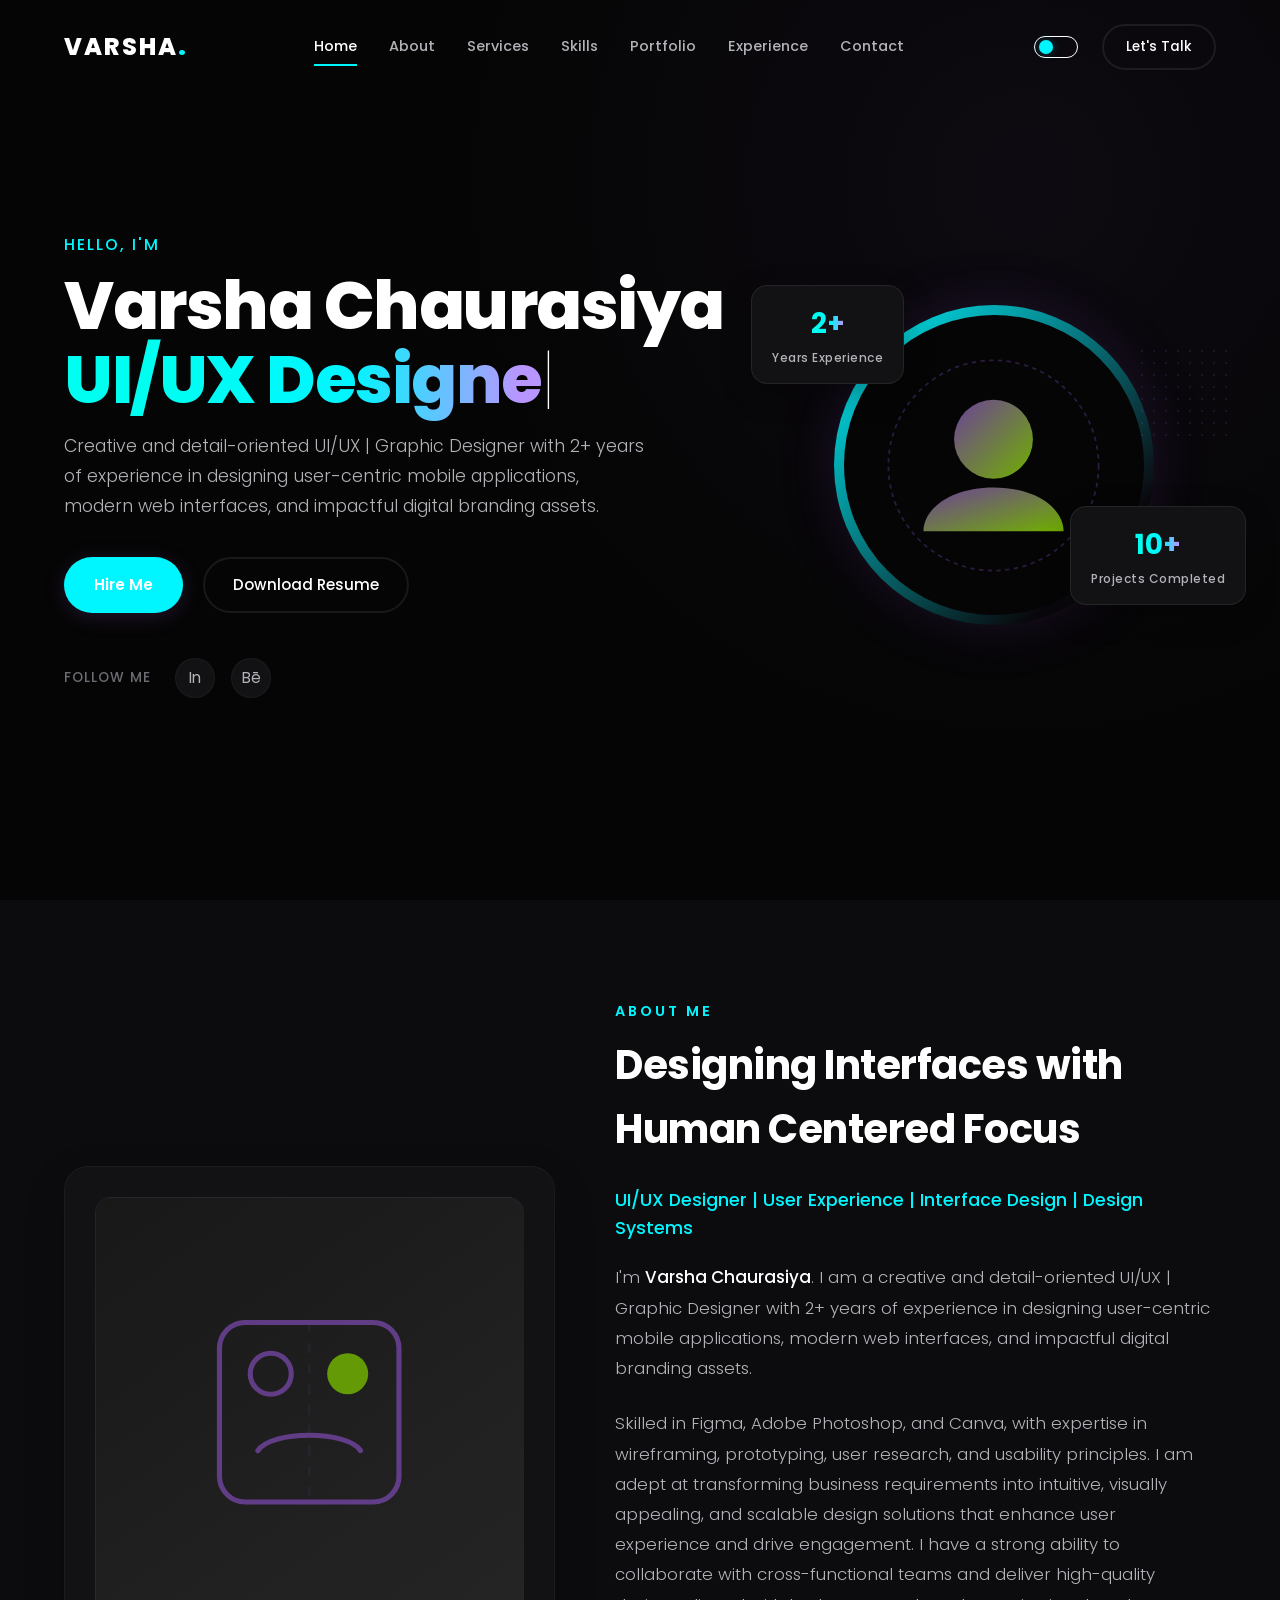
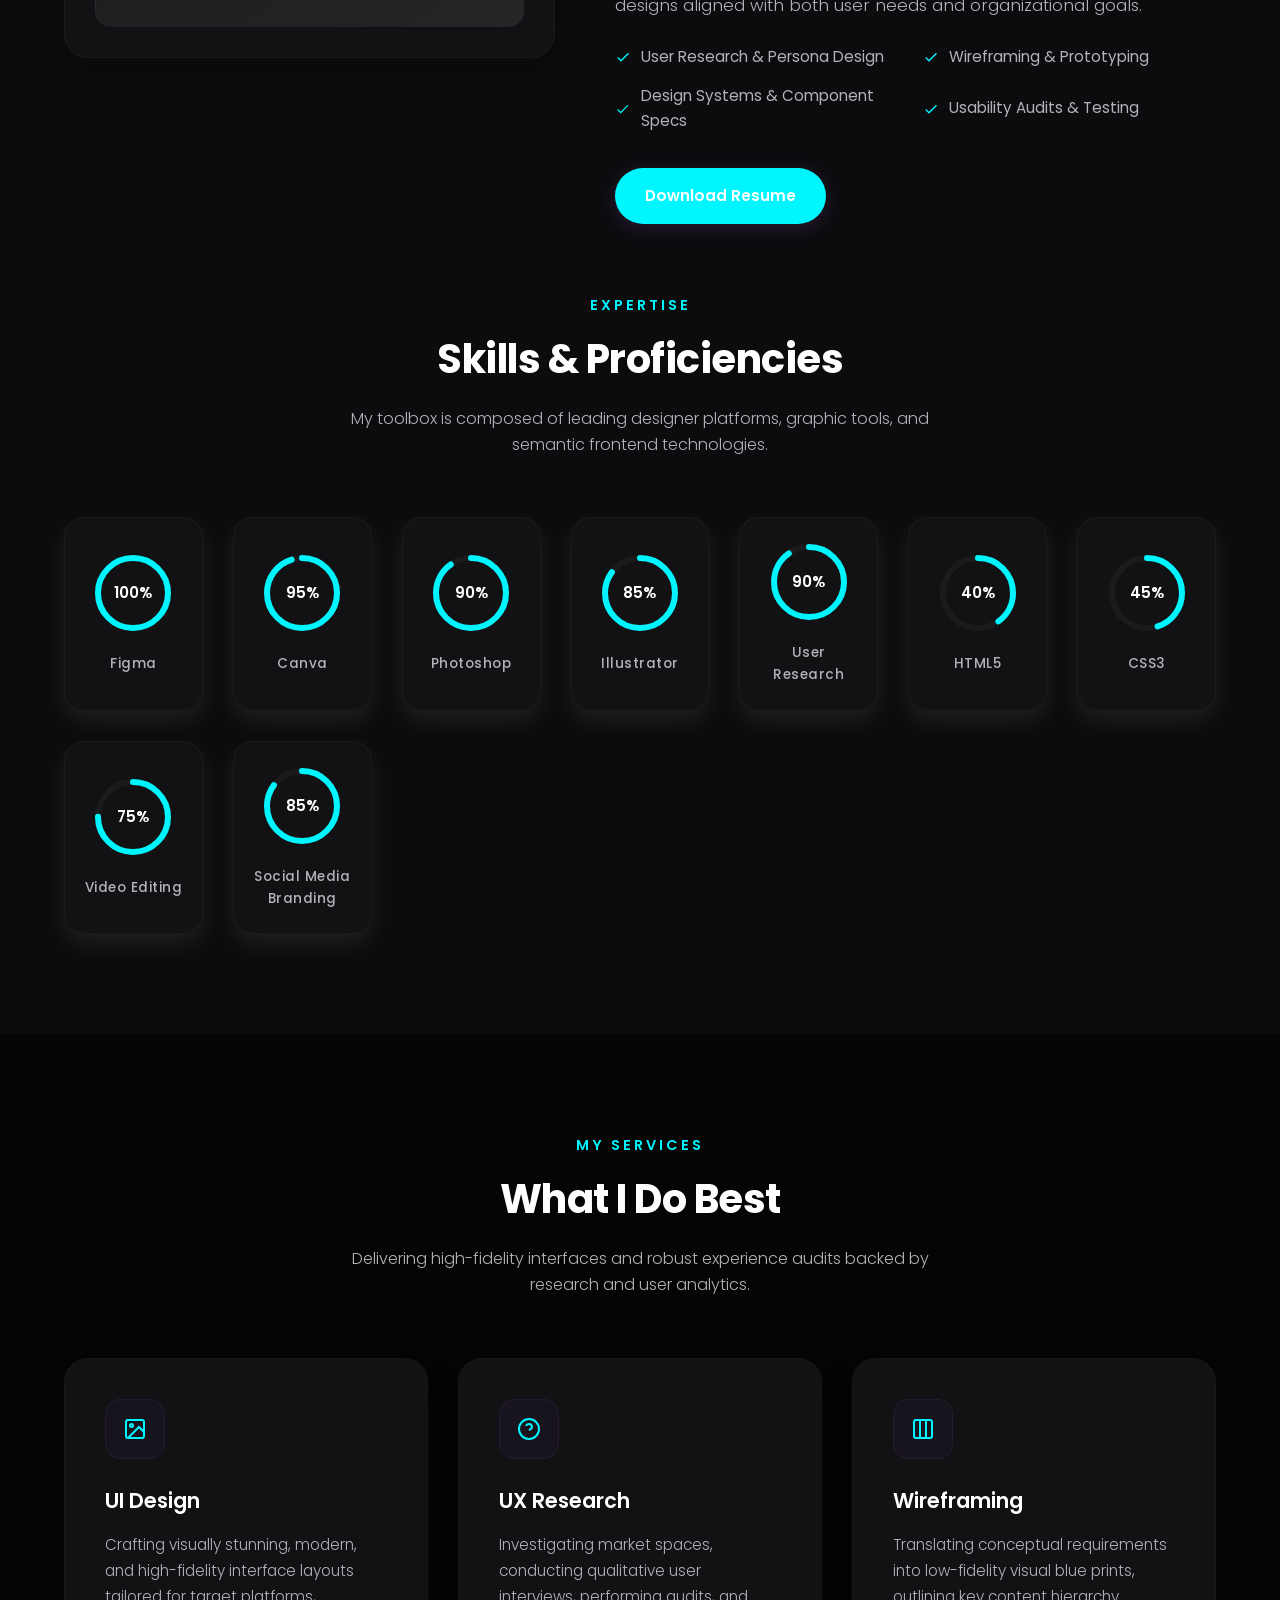
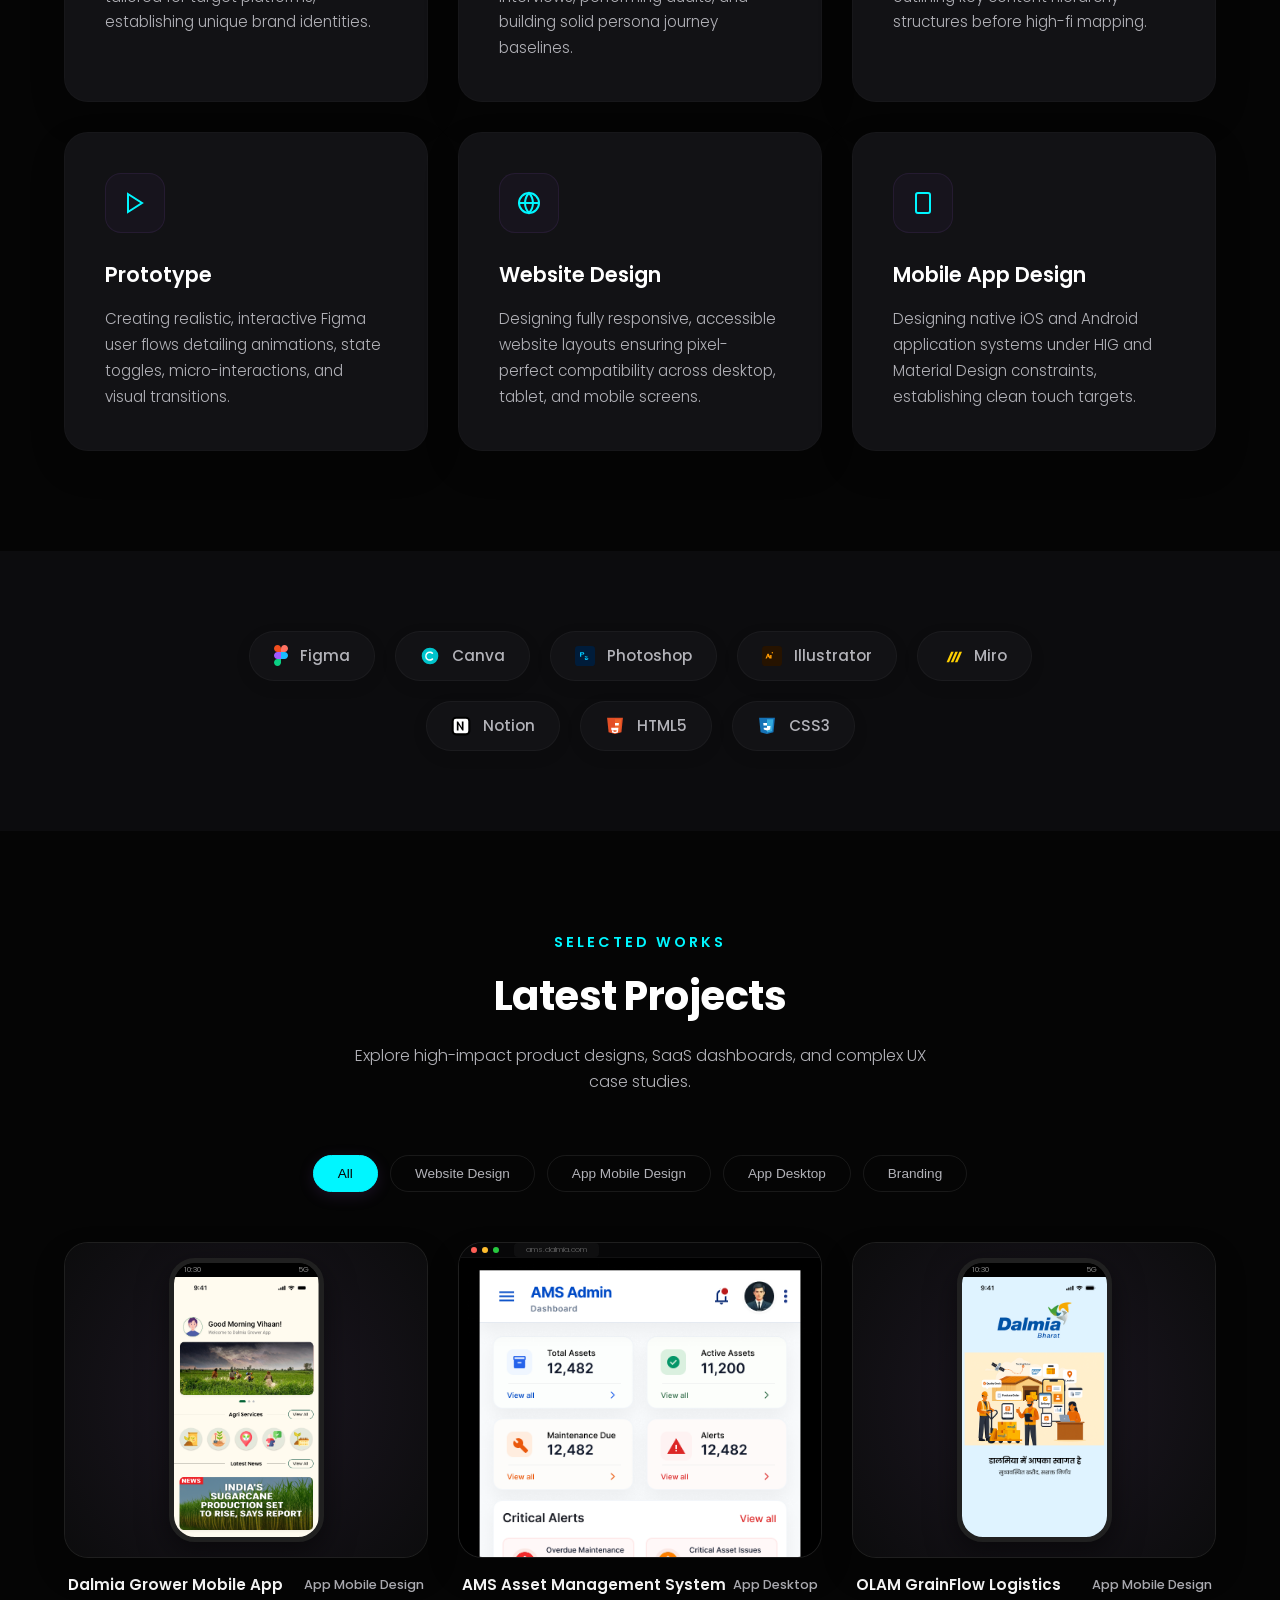
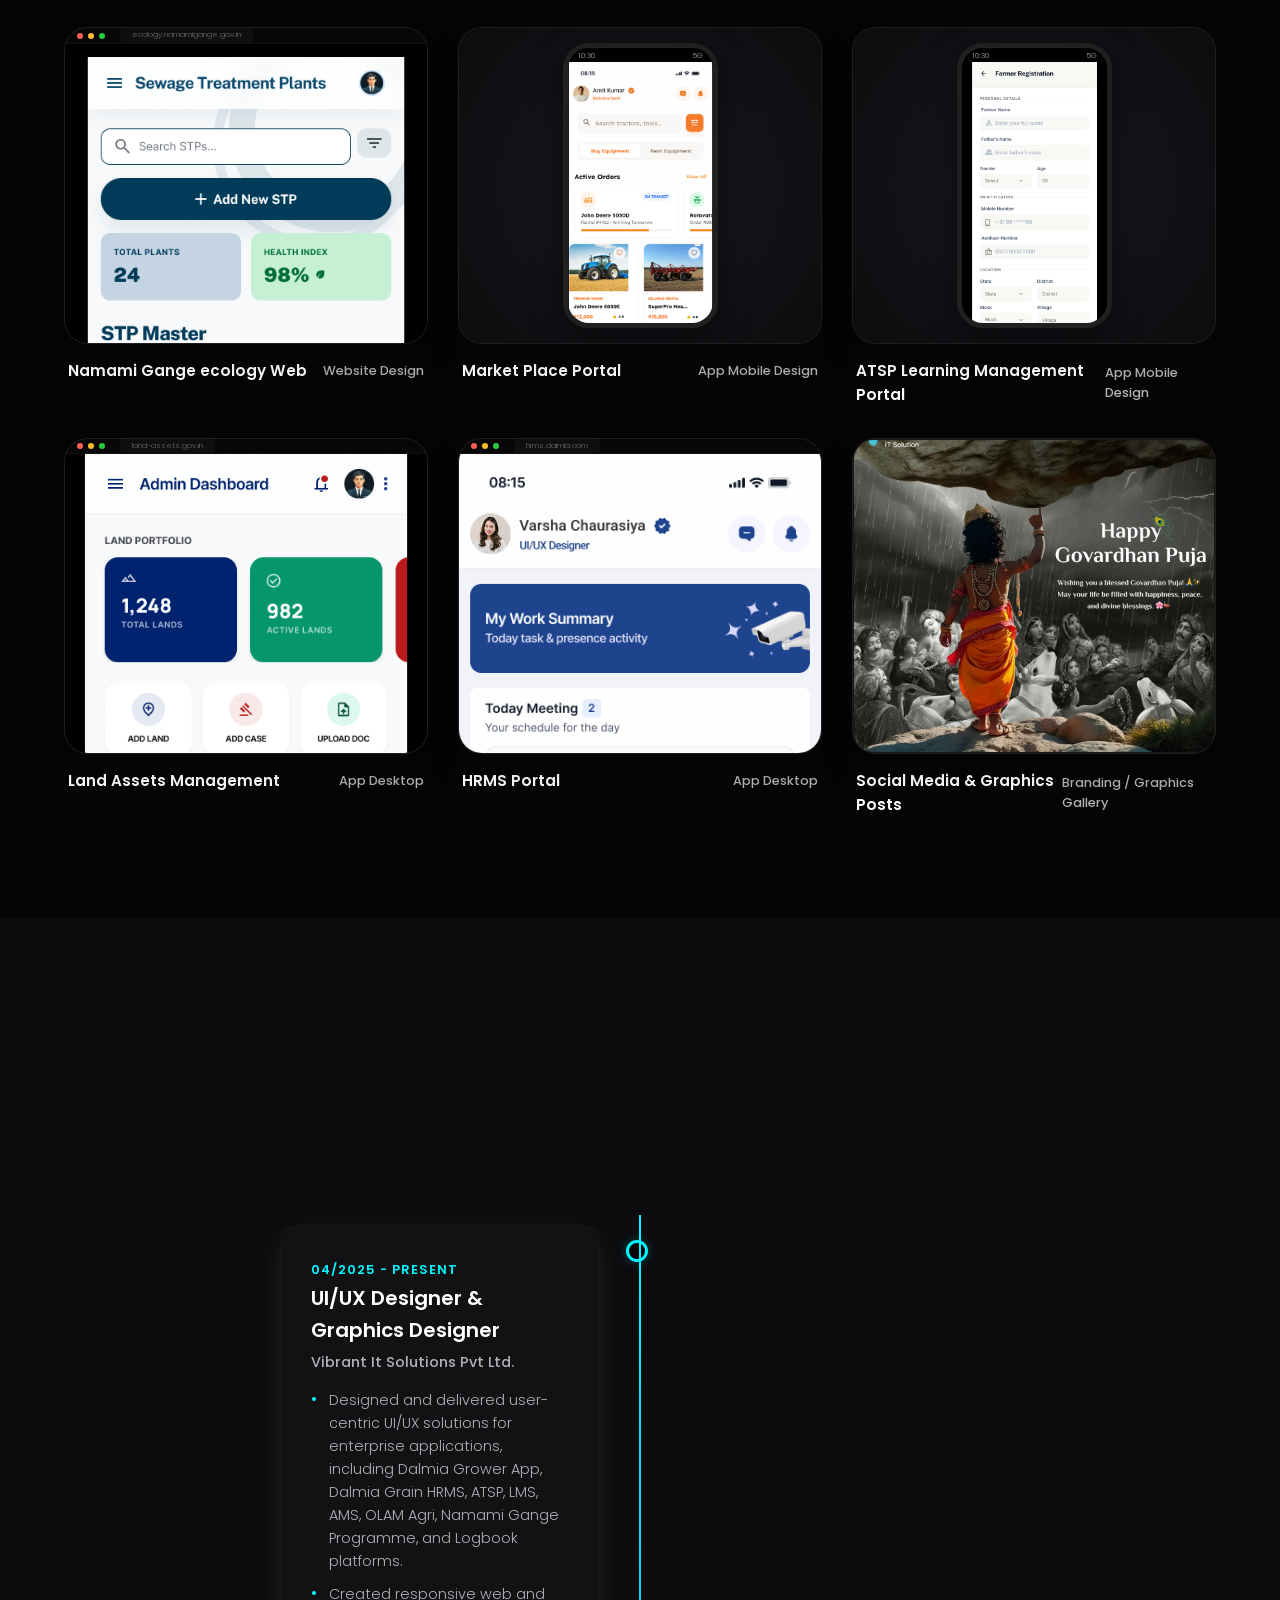
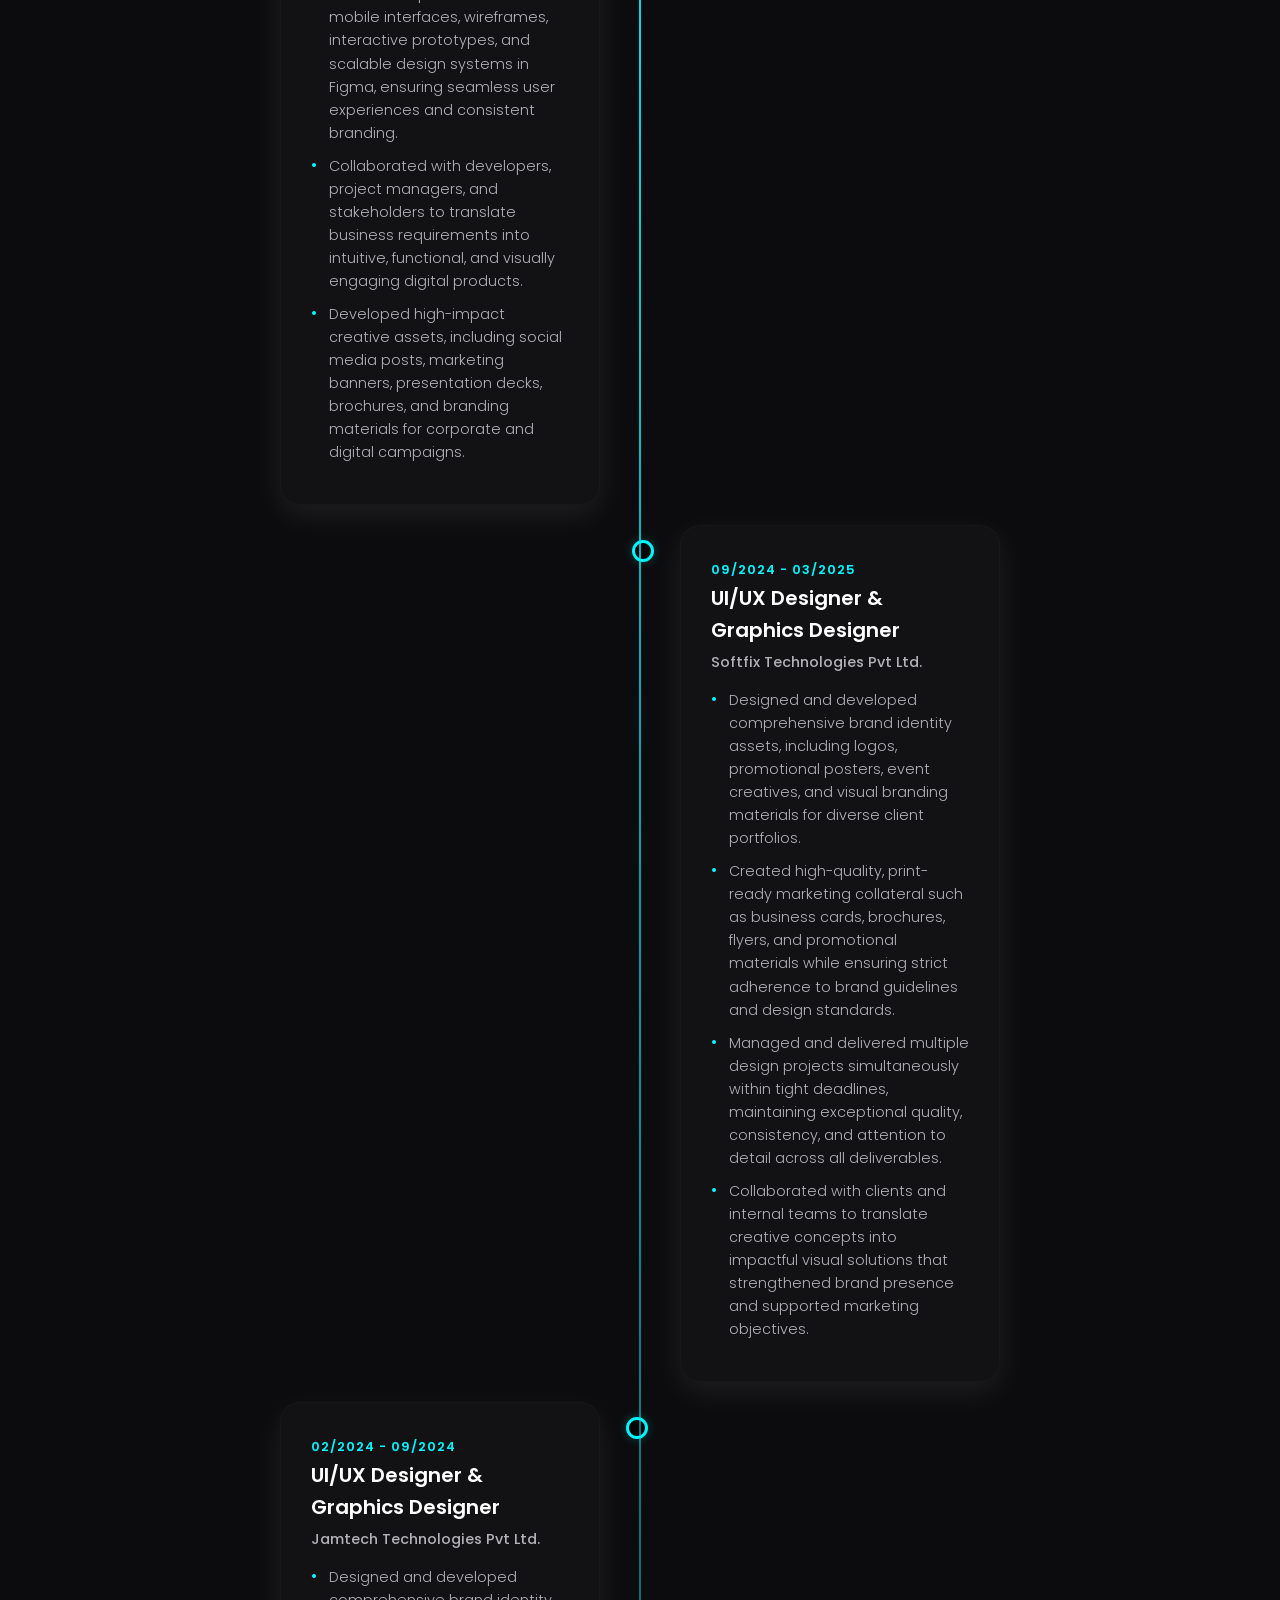
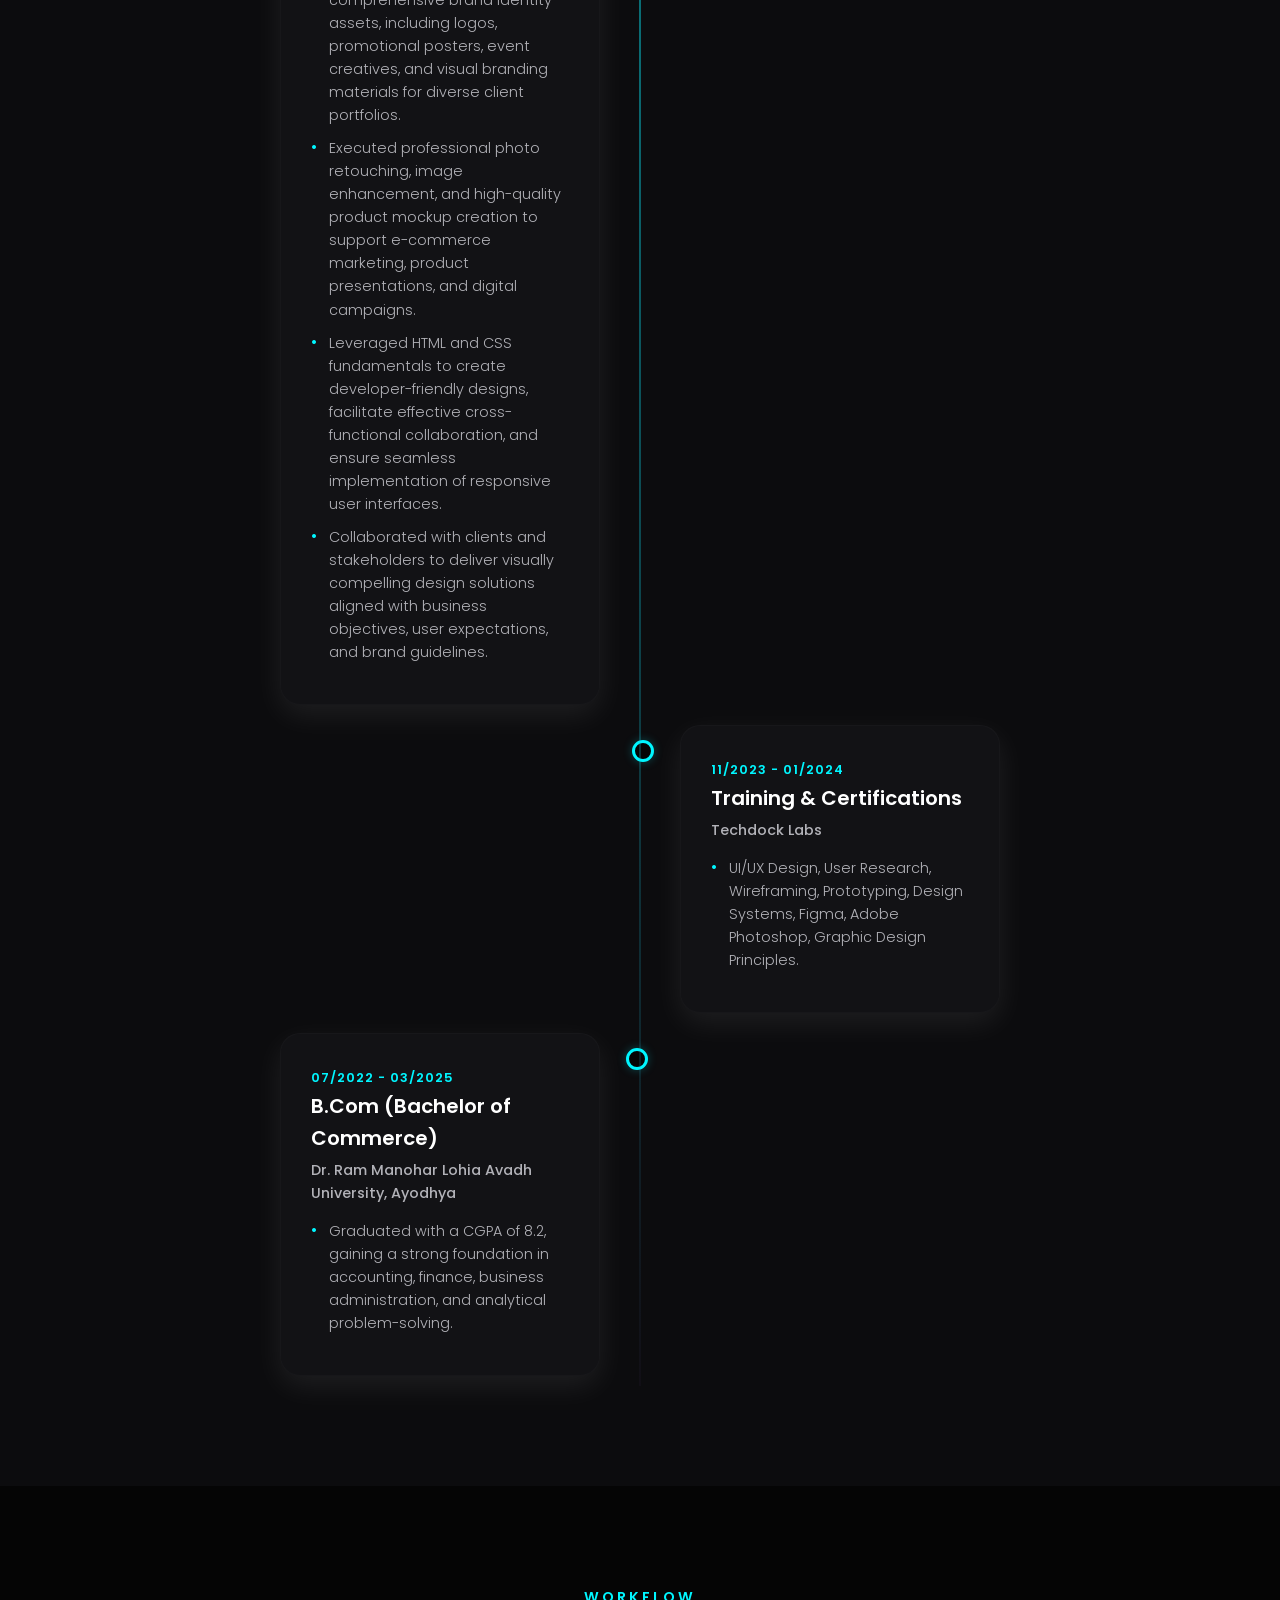
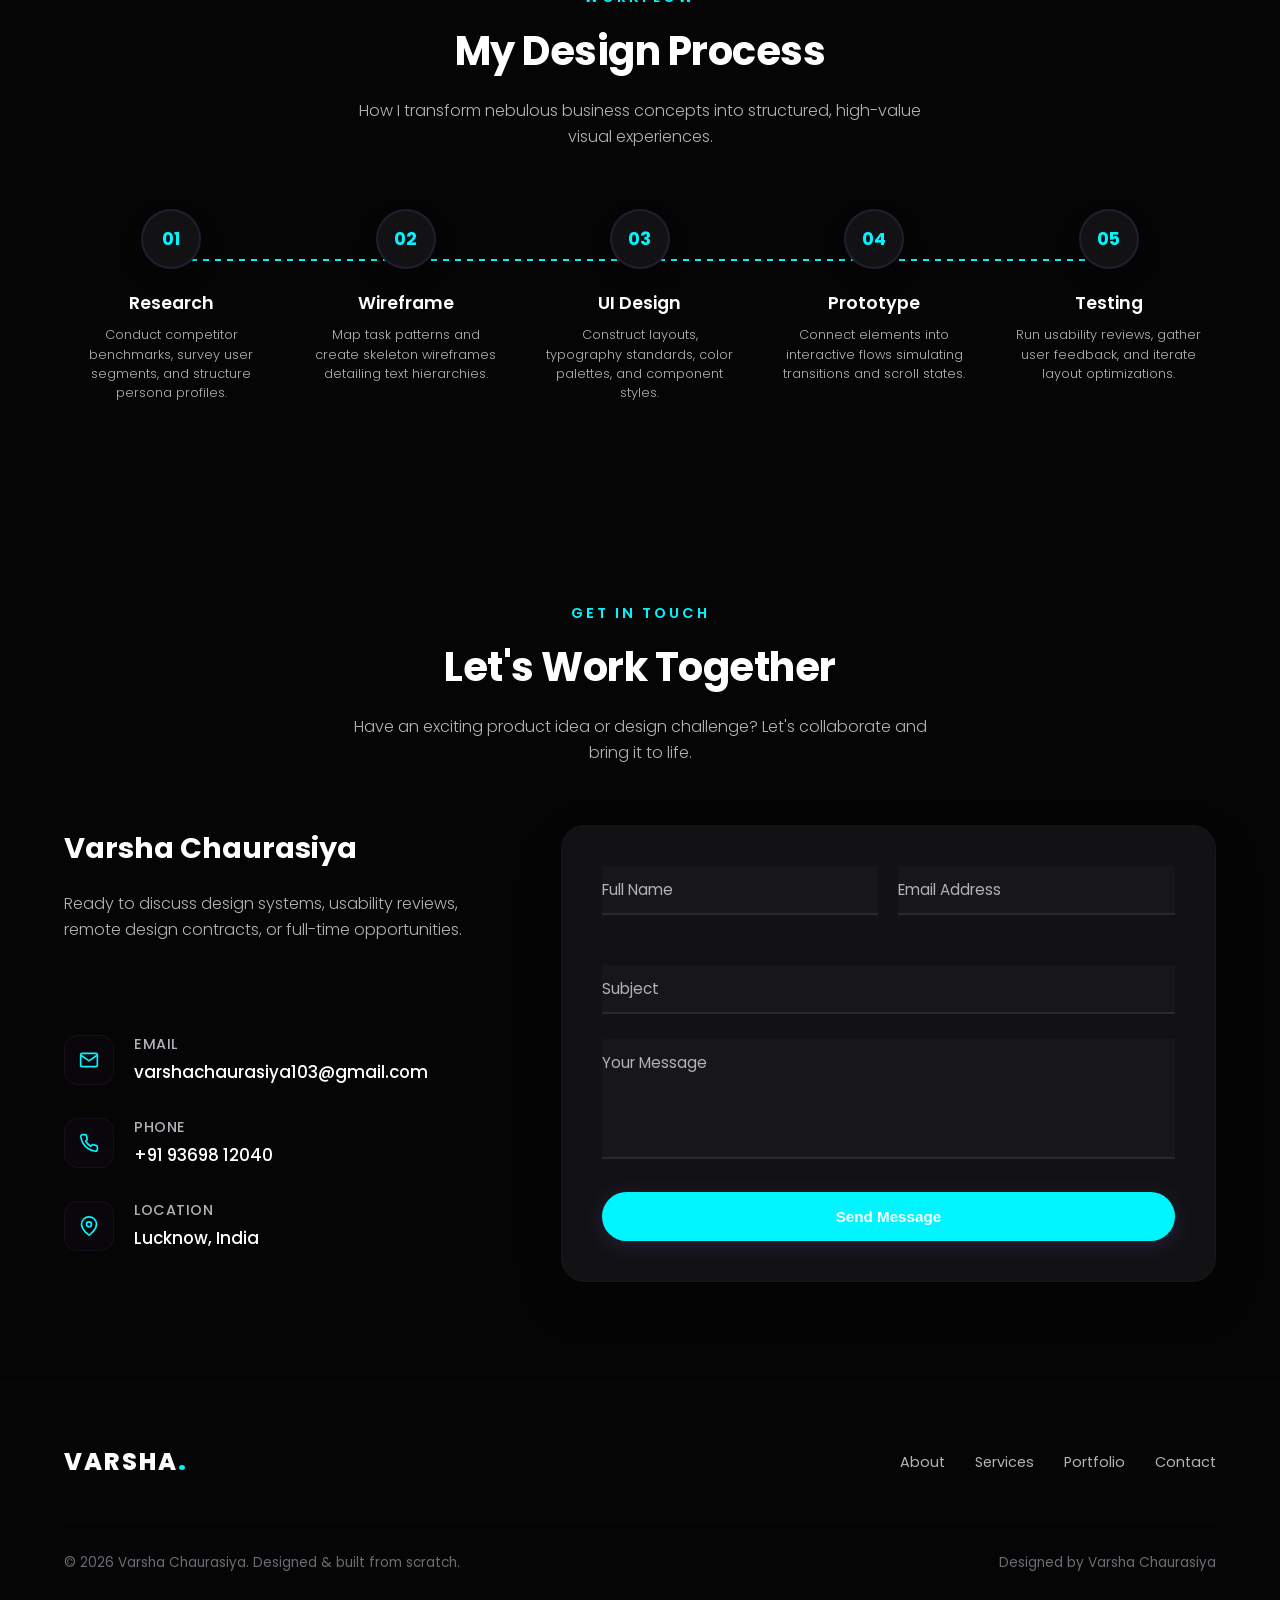
==== commit 161f5b38: "Fiexd" ====
--- a/index.html
+++ b/index.html
@@ -166,96 +166,109 @@
             <div id="skills" class="skills-container-wrapper reveal reveal-fade-up">
                 <div class="section-header">
                     <span>Expertise</span>
-                    <h2>What I Do Best</h2>
-                    <p>My toolbox is composed of leading designer platforms, graphic tools, and frontend technologies.</p>
+                    <h2>Skills & Proficiencies</h2>
+                    <p>My toolbox is composed of leading designer platforms, graphic tools, and semantic frontend technologies.</p>
                 </div>
                 
-                <div class="skills-pills-container">
-                    <!-- Figma -->
-                    <div class="skill-pill">
-                        <span class="skill-pill-icon">
-                            <svg viewBox="0 0 14 21" fill="none" xmlns="http://www.w3.org/2000/svg">
-                                <path d="M3.5 0C1.57 0 0 1.57 0 3.5C0 5.43 1.57 7 3.5 7H7V3.5C7 1.57 5.43 0 3.5 0Z" fill="#F24E1E"/>
-                                <path d="M3.5 7C1.57 7 0 8.57 0 10.5C0 12.43 1.57 14 3.5 14H7V7H3.5Z" fill="#A259FF"/>
-                                <path d="M3.5 14C1.57 14 0 15.57 0 17.5C0 19.43 1.57 21 3.5 21C5.43 21 7 19.43 7 17.5V14H3.5Z" fill="#0ACF83"/>
-                                <path d="M10.5 7C12.43 7 14 5.43 14 3.5C14 1.57 12.43 0 10.5 0C8.57 0 7 1.57 7 3.5V7H10.5Z" fill="#FF7262"/>
-                                <path d="M10.5 14C12.43 14 14 12.43 14 10.5C14 8.57 12.43 7 10.5 7H7V14H10.5Z" fill="#1ABCFE"/>
+                <div class="skills-grid">
+                    <!-- Skill 1 -->
+                    <div class="skill-card">
+                        <div class="skill-progress-container">
+                            <svg class="skill-circle">
+                                <circle class="bg-ring" cx="40" cy="40" r="35"/>
+                                <circle class="progress-ring" cx="40" cy="40" r="35" data-percent="100"/>
                             </svg>
-                        </span>
-                        <span class="skill-pill-name">Figma</span>
-                    </div>
-                    <!-- Canva -->
-                    <div class="skill-pill">
-                        <span class="skill-pill-icon">
-                            <svg viewBox="0 0 24 24" fill="none" xmlns="http://www.w3.org/2000/svg">
-                                <circle cx="12" cy="12" r="10" fill="#00C4CC"/>
-                                <path d="M14.5 14.8c-.8.8-1.8 1.2-2.8 1.2-2.2 0-3.8-1.5-3.8-3.8 0-2.2 1.6-3.8 3.8-3.8 1.1 0 2 .4 2.7 1.1.2.2.5.2.7 0l.6-.6c.2-.2.2-.5 0-.7-.9-1-2.2-1.6-3.9-1.6-3.2 0-5.6 2.3-5.6 5.6s2.4 5.6 5.6 5.6c1.6 0 3-.6 4-1.7.2-.2.2-.5 0-.7l-.6-.6c-.2-.1-.5-.1-.8.1z" fill="white"/>
+                            <span class="skill-percentage">100%</span>
+                        </div>
+                        <span class="skill-name">Figma</span>
+                    </div>
+                    <!-- Skill 2 -->
+                    <div class="skill-card">
+                        <div class="skill-progress-container">
+                            <svg class="skill-circle">
+                                <circle class="bg-ring" cx="40" cy="40" r="35"/>
+                                <circle class="progress-ring" cx="40" cy="40" r="35" data-percent="95"/>
                             </svg>
-                        </span>
-                        <span class="skill-pill-name">Canva</span>
-                    </div>
-                    <!-- Photoshop -->
-                    <div class="skill-pill">
-                        <span class="skill-pill-icon">
-                            <svg viewBox="0 0 24 24" fill="none" xmlns="http://www.w3.org/2000/svg">
-                                <rect width="24" height="24" rx="4" fill="#001c3a"/>
-                                <path d="M6 7.5h3.2c1.2 0 1.9.5 1.9 1.4s-.7 1.4-1.9 1.4H7.5v2.7H6V7.5zm1.5 1.8h1.6c.4 0 .6-.2.6-.5s-.2-.5-.6-.5H7.5v1zM12.2 12.3c.4-.3.9-.4 1.5-.4.8 0 1.3.4 1.3 1.1s-.4 1-1.2 1.2c-.6.1-1.1.2-1.1.6 0 .3.2.5.6.5.6 0 1.2-.2 1.6-.6.2-.2.5-.2.7 0l.4.4c.1.1.1.4 0 .5-.6.7-1.5 1.1-2.5 1.1-.9 0-1.8-.5-1.8-1.5 0-.8.6-1.3 1.4-1.5l.8-.2c.4-.1.7-.2.7-.5 0-.3-.3-.4-.7-.4-.5 0-1 .2-1.3.5-.1.1-.4.1-.5 0l-.4-.4c-.1-.1-.1-.3.1-.3z" fill="#00c8ff"/>
+                            <span class="skill-percentage">95%</span>
+                        </div>
+                        <span class="skill-name">Canva</span>
+                    </div>
+                    <!-- Skill 3 -->
+                    <div class="skill-card">
+                        <div class="skill-progress-container">
+                            <svg class="skill-circle">
+                                <circle class="bg-ring" cx="40" cy="40" r="35"/>
+                                <circle class="progress-ring" cx="40" cy="40" r="35" data-percent="90"/>
                             </svg>
-                        </span>
-                        <span class="skill-pill-name">Photoshop</span>
-                    </div>
-                    <!-- Illustrator -->
-                    <div class="skill-pill">
-                        <span class="skill-pill-icon">
-                            <svg viewBox="0 0 24 24" fill="none" xmlns="http://www.w3.org/2000/svg">
-                                <rect width="24" height="24" rx="4" fill="#261300"/>
-                                <path d="M6.3 13.5l-.6 1.5H4.2l2.3-5.7h1.6l2.3 5.7H8.9l-.6-1.5H6.3zm1-.8l-.5-1.4-.5 1.4h1zM11.5 8.2c0-.5.4-.9.9-.9s.9.4.9.9-.4.9-.9.9-.9-.4-.9-.9zm0 2.5h1.8H11.5v4.3h-1.8v-4.3z" fill="#FF9A00"/>
+                            <span class="skill-percentage">90%</span>
+                        </div>
+                        <span class="skill-name">Photoshop</span>
+                    </div>
+                    <!-- Skill 4 -->
+                    <div class="skill-card">
+                        <div class="skill-progress-container">
+                            <svg class="skill-circle">
+                                <circle class="bg-ring" cx="40" cy="40" r="35"/>
+                                <circle class="progress-ring" cx="40" cy="40" r="35" data-percent="85"/>
                             </svg>
-                        </span>
-                        <span class="skill-pill-name">Illustrator</span>
-                    </div>
-                    <!-- Miro -->
-                    <div class="skill-pill">
-                        <span class="skill-pill-icon">
-                            <svg viewBox="0 0 24 24" fill="none" xmlns="http://www.w3.org/2000/svg">
-                                <path d="M5.5 19.5h3l5.5-12.5h-3L5.5 19.5z" fill="#FFD000"/>
-                                <path d="M10.5 19.5h3l5.5-12.5h-3l-5.5 12.5z" fill="#FFD000"/>
-                                <path d="M15.5 19.5h3l5.5-12.5h-3l-5.5 12.5z" fill="#FFD000"/>
+                            <span class="skill-percentage">85%</span>
+                        </div>
+                        <span class="skill-name">Illustrator</span>
+                    </div>
+                    <!-- Skill 5 -->
+                    <div class="skill-card">
+                        <div class="skill-progress-container">
+                            <svg class="skill-circle">
+                                <circle class="bg-ring" cx="40" cy="40" r="35"/>
+                                <circle class="progress-ring" cx="40" cy="40" r="35" data-percent="90"/>
                             </svg>
-                        </span>
-                        <span class="skill-pill-name">Miro</span>
-                    </div>
-                    <!-- Notion -->
-                    <div class="skill-pill">
-                        <span class="skill-pill-icon">
-                            <svg viewBox="0 0 24 24" fill="none" xmlns="http://www.w3.org/2000/svg">
-                                <rect x="2" y="2" width="20" height="20" rx="4" fill="white" stroke="black" stroke-width="2.5"/>
-                                <path d="M7 6.5h1.5l4.5 7.2V6.5h2v11H13.5L9 10.3v7.2H7v-11z" fill="black"/>
+                            <span class="skill-percentage">90%</span>
+                        </div>
+                        <span class="skill-name">User Research</span>
+                    </div>
+                    <!-- Skill 6 -->
+                    <div class="skill-card">
+                        <div class="skill-progress-container">
+                            <svg class="skill-circle">
+                                <circle class="bg-ring" cx="40" cy="40" r="35"/>
+                                <circle class="progress-ring" cx="40" cy="40" r="35" data-percent="40"/>
                             </svg>
-                        </span>
-                        <span class="skill-pill-name">Notion</span>
-                    </div>
-                    <!-- HTML5 -->
-                    <div class="skill-pill">
-                        <span class="skill-pill-icon">
-                            <svg viewBox="0 0 24 24" fill="none" xmlns="http://www.w3.org/2000/svg">
-                                <path d="M2.5 2l1.8 17.6 7.7 2.1 7.7-2.1L21.5 2H2.5z" fill="#E34F26"/>
-                                <path d="M12 3.8v16.1l6.1-1.7 1.4-14.4H12z" fill="#EF652A"/>
-                                <path d="M12 8.5h4.7l-.3 3h-4.4V14h4.1l-.6 5.8-3.5 1-3.5-1-.2-2.3h1.8l.1 1.2 1.8.5 1.8-.5.2-1.7H7.7l-.3-3H12V8.5z" fill="white"/>
+                            <span class="skill-percentage">40%</span>
+                        </div>
+                        <span class="skill-name">HTML5</span>
+                    </div>
+                    <!-- Skill 7 -->
+                    <div class="skill-card">
+                        <div class="skill-progress-container">
+                            <svg class="skill-circle">
+                                <circle class="bg-ring" cx="40" cy="40" r="35"/>
+                                <circle class="progress-ring" cx="40" cy="40" r="35" data-percent="45"/>
                             </svg>
-                        </span>
-                        <span class="skill-pill-name">HTML5</span>
-                    </div>
-                    <!-- CSS3 -->
-                    <div class="skill-pill">
-                        <span class="skill-pill-icon">
-                            <svg viewBox="0 0 24 24" fill="none" xmlns="http://www.w3.org/2000/svg">
-                                <path d="M2.5 2l1.8 17.6 7.7 2.1 7.7-2.1L21.5 2H2.5z" fill="#1572B6"/>
-                                <path d="M12 3.8v16.1l6.1-1.7 1.4-14.4H12z" fill="#33A9DC"/>
-                                <path d="M12 8.5H7.5l.3 3h4.2v2.5H8l.2 2.3 3.8 1 3.8-1 .4-4.3H12V8.5z" fill="white"/>
+                            <span class="skill-percentage">45%</span>
+                        </div>
+                        <span class="skill-name">CSS3</span>
+                    </div>
+                    <!-- Skill 8 -->
+                    <div class="skill-card">
+                        <div class="skill-progress-container">
+                            <svg class="skill-circle">
+                                <circle class="bg-ring" cx="40" cy="40" r="35"/>
+                                <circle class="progress-ring" cx="40" cy="40" r="35" data-percent="75"/>
                             </svg>
-                        </span>
-                        <span class="skill-pill-name">CSS3</span>
+                            <span class="skill-percentage">75%</span>
+                        </div>
+                        <span class="skill-name">Video Editing</span>
+                    </div>
+                    <!-- Skill 9 -->
+                    <div class="skill-card">
+                        <div class="skill-progress-container">
+                            <svg class="skill-circle">
+                                <circle class="bg-ring" cx="40" cy="40" r="35"/>
+                                <circle class="progress-ring" cx="40" cy="40" r="35" data-percent="85"/>
+                            </svg>
+                            <span class="skill-percentage">85%</span>
+                        </div>
+                        <span class="skill-name">Social Media Branding</span>
                     </div>
                 </div>
             </div>
@@ -269,7 +282,7 @@
         <div class="container">
             <div class="section-header reveal reveal-fade-up">
                 <span>My Services</span>
-                <h2>Services I Offer</h2>
+                <h2>What I Do Best</h2>
                 <p>Delivering high-fidelity interfaces and robust experience audits backed by research and user analytics.</p>
             </div>
             
@@ -332,14 +345,76 @@
     <section class="tools">
         <div class="container">
             <div class="tools-grid reveal reveal-fade-up">
-                <div class="tool-badge"><svg viewBox="0 0 24 24"><circle cx="12" cy="12" r="8"/></svg>Figma</div>
-                <div class="tool-badge"><svg viewBox="0 0 24 24"><circle cx="12" cy="12" r="8"/></svg>Canva</div>
-                <div class="tool-badge"><svg viewBox="0 0 24 24"><circle cx="12" cy="12" r="8"/></svg>Photoshop</div>
-                <div class="tool-badge"><svg viewBox="0 0 24 24"><circle cx="12" cy="12" r="8"/></svg>Illustrator</div>
-                <div class="tool-badge"><svg viewBox="0 0 24 24"><circle cx="12" cy="12" r="8"/></svg>Miro</div>
-                <div class="tool-badge"><svg viewBox="0 0 24 24"><circle cx="12" cy="12" r="8"/></svg>Notion</div>
-                <div class="tool-badge"><svg viewBox="0 0 24 24"><circle cx="12" cy="12" r="8"/></svg>HTML5</div>
-                <div class="tool-badge"><svg viewBox="0 0 24 24"><circle cx="12" cy="12" r="8"/></svg>CSS3</div>
+                <!-- Figma -->
+                <div class="tool-badge">
+                    <svg viewBox="0 0 14 21" fill="none" xmlns="http://www.w3.org/2000/svg" style="width: 14px; height: 21px;">
+                        <path d="M3.5 0C1.57 0 0 1.57 0 3.5C0 5.43 1.57 7 3.5 7H7V3.5C7 1.57 5.43 0 3.5 0Z" fill="#F24E1E"/>
+                        <path d="M3.5 7C1.57 7 0 8.57 0 10.5C0 12.43 1.57 14 3.5 14H7V7H3.5Z" fill="#A259FF"/>
+                        <path d="M3.5 14C1.57 14 0 15.57 0 17.5C0 19.43 1.57 21 3.5 21C5.43 21 7 19.43 7 17.5V14H3.5Z" fill="#0ACF83"/>
+                        <path d="M10.5 7C12.43 7 14 5.43 14 3.5C14 1.57 12.43 0 10.5 0C8.57 0 7 1.57 7 3.5V7H10.5Z" fill="#FF7262"/>
+                        <path d="M10.5 14C12.43 14 14 12.43 14 10.5C14 8.57 12.43 7 10.5 7H7V14H10.5Z" fill="#1ABCFE"/>
+                    </svg>
+                    Figma
+                </div>
+                <!-- Canva -->
+                <div class="tool-badge">
+                    <svg viewBox="0 0 24 24" fill="none" xmlns="http://www.w3.org/2000/svg">
+                        <circle cx="12" cy="12" r="10" fill="#00C4CC"/>
+                        <path d="M14.5 14.8c-.8.8-1.8 1.2-2.8 1.2-2.2 0-3.8-1.5-3.8-3.8 0-2.2 1.6-3.8 3.8-3.8 1.1 0 2 .4 2.7 1.1.2.2.5.2.7 0l.6-.6c.2-.2.2-.5 0-.7-.9-1-2.2-1.6-3.9-1.6-3.2 0-5.6 2.3-5.6 5.6s2.4 5.6 5.6 5.6c1.6 0 3-.6 4-1.7.2-.2.2-.5 0-.7l-.6-.6c-.2-.1-.5-.1-.8.1z" fill="white"/>
+                    </svg>
+                    Canva
+                </div>
+                <!-- Photoshop -->
+                <div class="tool-badge">
+                    <svg viewBox="0 0 24 24" fill="none" xmlns="http://www.w3.org/2000/svg">
+                        <rect width="24" height="24" rx="4" fill="#001c3a"/>
+                        <path d="M6 7.5h3.2c1.2 0 1.9.5 1.9 1.4s-.7 1.4-1.9 1.4H7.5v2.7H6V7.5zm1.5 1.8h1.6c.4 0 .6-.2.6-.5s-.2-.5-.6-.5H7.5v1zM12.2 12.3c.4-.3.9-.4 1.5-.4.8 0 1.3.4 1.3 1.1s-.4 1-1.2 1.2c-.6.1-1.1.2-1.1.6 0 .3.2.5.6.5.6 0 1.2-.2 1.6-.6.2-.2.5-.2.7 0l.4.4c.1.1.1.4 0 .5-.6.7-1.5 1.1-2.5 1.1-.9 0-1.8-.5-1.8-1.5 0-.8.6-1.3 1.4-1.5l.8-.2c.4-.1.7-.2.7-.5 0-.3-.3-.4-.7-.4-.5 0-1 .2-1.3.5-.1.1-.4.1-.5 0l-.4-.4c-.1-.1-.1-.3.1-.3z" fill="#00c8ff"/>
+                    </svg>
+                    Photoshop
+                </div>
+                <!-- Illustrator -->
+                <div class="tool-badge">
+                    <svg viewBox="0 0 24 24" fill="none" xmlns="http://www.w3.org/2000/svg">
+                        <rect width="24" height="24" rx="4" fill="#261300"/>
+                        <path d="M6.3 13.5l-.6 1.5H4.2l2.3-5.7h1.6l2.3 5.7H8.9l-.6-1.5H6.3zm1-.8l-.5-1.4-.5 1.4h1zM11.5 8.2c0-.5.4-.9.9-.9s.9.4.9.9-.4.9-.9.9-.9-.4-.9-.9zm0 2.5h1.8H11.5v4.3h-1.8v-4.3z" fill="#FF9A00"/>
+                    </svg>
+                    Illustrator
+                </div>
+                <!-- Miro -->
+                <div class="tool-badge">
+                    <svg viewBox="0 0 24 24" fill="none" xmlns="http://www.w3.org/2000/svg">
+                        <path d="M5.5 19.5h3l5.5-12.5h-3L5.5 19.5z" fill="#FFD000"/>
+                        <path d="M10.5 19.5h3l5.5-12.5h-3l-5.5 12.5z" fill="#FFD000"/>
+                        <path d="M15.5 19.5h3l5.5-12.5h-3l-5.5 12.5z" fill="#FFD000"/>
+                    </svg>
+                    Miro
+                </div>
+                <!-- Notion -->
+                <div class="tool-badge">
+                    <svg viewBox="0 0 24 24" fill="none" xmlns="http://www.w3.org/2000/svg">
+                        <rect x="2" y="2" width="20" height="20" rx="4" fill="white" stroke="black" stroke-width="2.5"/>
+                        <path d="M7 6.5h1.5l4.5 7.2V6.5h2v11H13.5L9 10.3v7.2H7v-11z" fill="black"/>
+                    </svg>
+                    Notion
+                </div>
+                <!-- HTML5 -->
+                <div class="tool-badge">
+                    <svg viewBox="0 0 24 24" fill="none" xmlns="http://www.w3.org/2000/svg">
+                        <path d="M2.5 2l1.8 17.6 7.7 2.1 7.7-2.1L21.5 2H2.5z" fill="#E34F26"/>
+                        <path d="M12 3.8v16.1l6.1-1.7 1.4-14.4H12z" fill="#EF652A"/>
+                        <path d="M12 8.5h4.7l-.3 3h-4.4V14h4.1l-.6 5.8-3.5 1-3.5-1-.2-2.3h1.8l.1 1.2 1.8.5 1.8-.5.2-1.7H7.7l-.3-3H12V8.5z" fill="white"/>
+                    </svg>
+                    HTML5
+                </div>
+                <!-- CSS3 -->
+                <div class="tool-badge">
+                    <svg viewBox="0 0 24 24" fill="none" xmlns="http://www.w3.org/2000/svg">
+                        <path d="M2.5 2l1.8 17.6 7.7 2.1 7.7-2.1L21.5 2H2.5z" fill="#1572B6"/>
+                        <path d="M12 3.8v16.1l6.1-1.7 1.4-14.4H12z" fill="#33A9DC"/>
+                        <path d="M12 8.5H7.5l.3 3h4.2v2.5H8l.2 2.3 3.8 1 3.8-1 .4-4.3H12V8.5z" fill="white"/>
+                    </svg>
+                    CSS3
+                </div>
             </div>
         </div>
     </section>
@@ -543,7 +618,7 @@
                 <div class="showcase-card reveal reveal-fade-up" data-category="branding" data-project-id="9">
                     <div class="showcase-image-wrapper">
                         <div class="showcase-mockup branding-mockup-real" style="width: 100%; height: 100%; overflow: hidden; background-color: var(--bg-secondary); border-radius: 20px; border: 1px solid var(--border-color-dim); display: flex; align-items: center; justify-content: center;">
-                            <img src="images/Graphics/Instagram%20post%20-%201.png" alt="Social Media Posts Thumbnail" style="width: 100%; height: 100%; object-fit: cover;">
+                            <img src="images/Graphics/Frame%201000005927.png" alt="Social Media Posts Thumbnail" style="width: 100%; height: 100%; object-fit: cover;">
                         </div>
                     </div>
                     <div class="showcase-meta">
--- a/css/style.css
+++ b/css/style.css
@@ -675,69 +675,83 @@
     margin-top: 70px;
 }
 
-.skills-pills-container {
-    display: flex;
-    flex-wrap: wrap;
-    justify-content: center;
-    gap: 16px 20px;
-    max-width: 900px;
-    margin: 40px auto 0 auto;
-    padding: 0 10px;
-}
-
-.skill-pill {
-    background-color: #ffffff;
-    border: 1.5px solid #e4e4e7;
-    border-radius: 50px;
-    display: inline-flex;
-    align-items: center;
-    gap: 12px;
-    padding: 12px 28px;
-    box-shadow: 0 4px 15px rgba(0, 0, 0, 0.02), 0 2px 4px rgba(0, 0, 0, 0.01);
-    transition: all 0.3s cubic-bezier(0.16, 1, 0.3, 1);
-    cursor: default;
-}
-
-/* Dark mode overrides */
-[data-theme="dark"] .skill-pill {
+.skills-grid {
+    display: grid;
+    grid-template-columns: repeat(auto-fit, minmax(130px, 1fr));
+    gap: 30px;
+}
+
+.skill-card {
     background-color: var(--bg-card);
-    border-color: var(--border-color-dim);
-    box-shadow: 0 4px 20px rgba(0, 0, 0, 0.25);
-}
-
-.skill-pill:hover {
-    transform: translateY(-2px);
-    box-shadow: 0 8px 20px rgba(0, 0, 0, 0.06);
+    border: 1px solid var(--border-color-dim);
+    border-radius: 20px;
+    padding: 24px 15px;
+    display: flex;
+    flex-direction: column;
+    align-items: center;
+    justify-content: center;
+    transition: var(--transition-smooth);
+    text-align: center;
+    box-shadow: 0 10px 25px var(--border-color);
+}
+
+.skill-card:hover {
+    transform: translateY(-5px);
     border-color: var(--accent);
-}
-
-[data-theme="dark"] .skill-pill:hover {
-    box-shadow: 0 8px 25px rgba(0, 0, 0, 0.45);
-    border-color: var(--accent);
-}
-
-.skill-pill-icon {
-    display: flex;
-    align-items: center;
-    justify-content: center;
-    width: 20px;
-    height: 20px;
-}
-
-.skill-pill-icon svg {
+    box-shadow: 0 12px 30px rgba(114, 69, 161, 0.15);
+}
+
+.skill-progress-container {
+    position: relative;
+    width: 80px;
+    height: 80px;
+    margin-bottom: 15px;
+}
+
+.skill-circle {
     width: 100%;
     height: 100%;
-    display: block;
-}
-
-.skill-pill-name {
+    transform: rotate(-90deg);
+}
+
+.skill-circle circle {
+    width: 100%;
+    height: 100%;
+    fill: transparent;
+    stroke-width: 6;
+    stroke-linecap: round;
+}
+
+.skill-circle .bg-ring {
+    stroke: var(--border-color-dim);
+}
+
+.skill-circle .progress-ring {
+    stroke: var(--accent);
+    stroke-dasharray: 220; /* 2 * PI * r (approx 35) */
+    stroke-dashoffset: 220;
+    transition: stroke-dashoffset 1.5s cubic-bezier(0.16, 1, 0.3, 1);
+}
+
+.skill-percentage {
+    position: absolute;
+    top: 50%;
+    left: 50%;
+    transform: translate(-50%, -50%);
     font-size: 0.95rem;
     font-weight: 600;
-    color: #18181b;
-    letter-spacing: 0.2px;
-}
-
-[data-theme="dark"] .skill-pill-name {
+    color: var(--text-primary);
+}
+
+.skill-name {
+    font-size: 0.85rem;
+    font-weight: 500;
+    letter-spacing: 0.5px;
+    color: var(--text-secondary);
+    margin-top: 5px;
+}
+
+.skill-card:hover .skill-name {
     color: var(--text-primary);
 }
 
@@ -868,7 +882,6 @@
 .tool-badge svg {
     width: 20px;
     height: 20px;
-    fill: var(--accent);
 }
 
 /* =====================================================
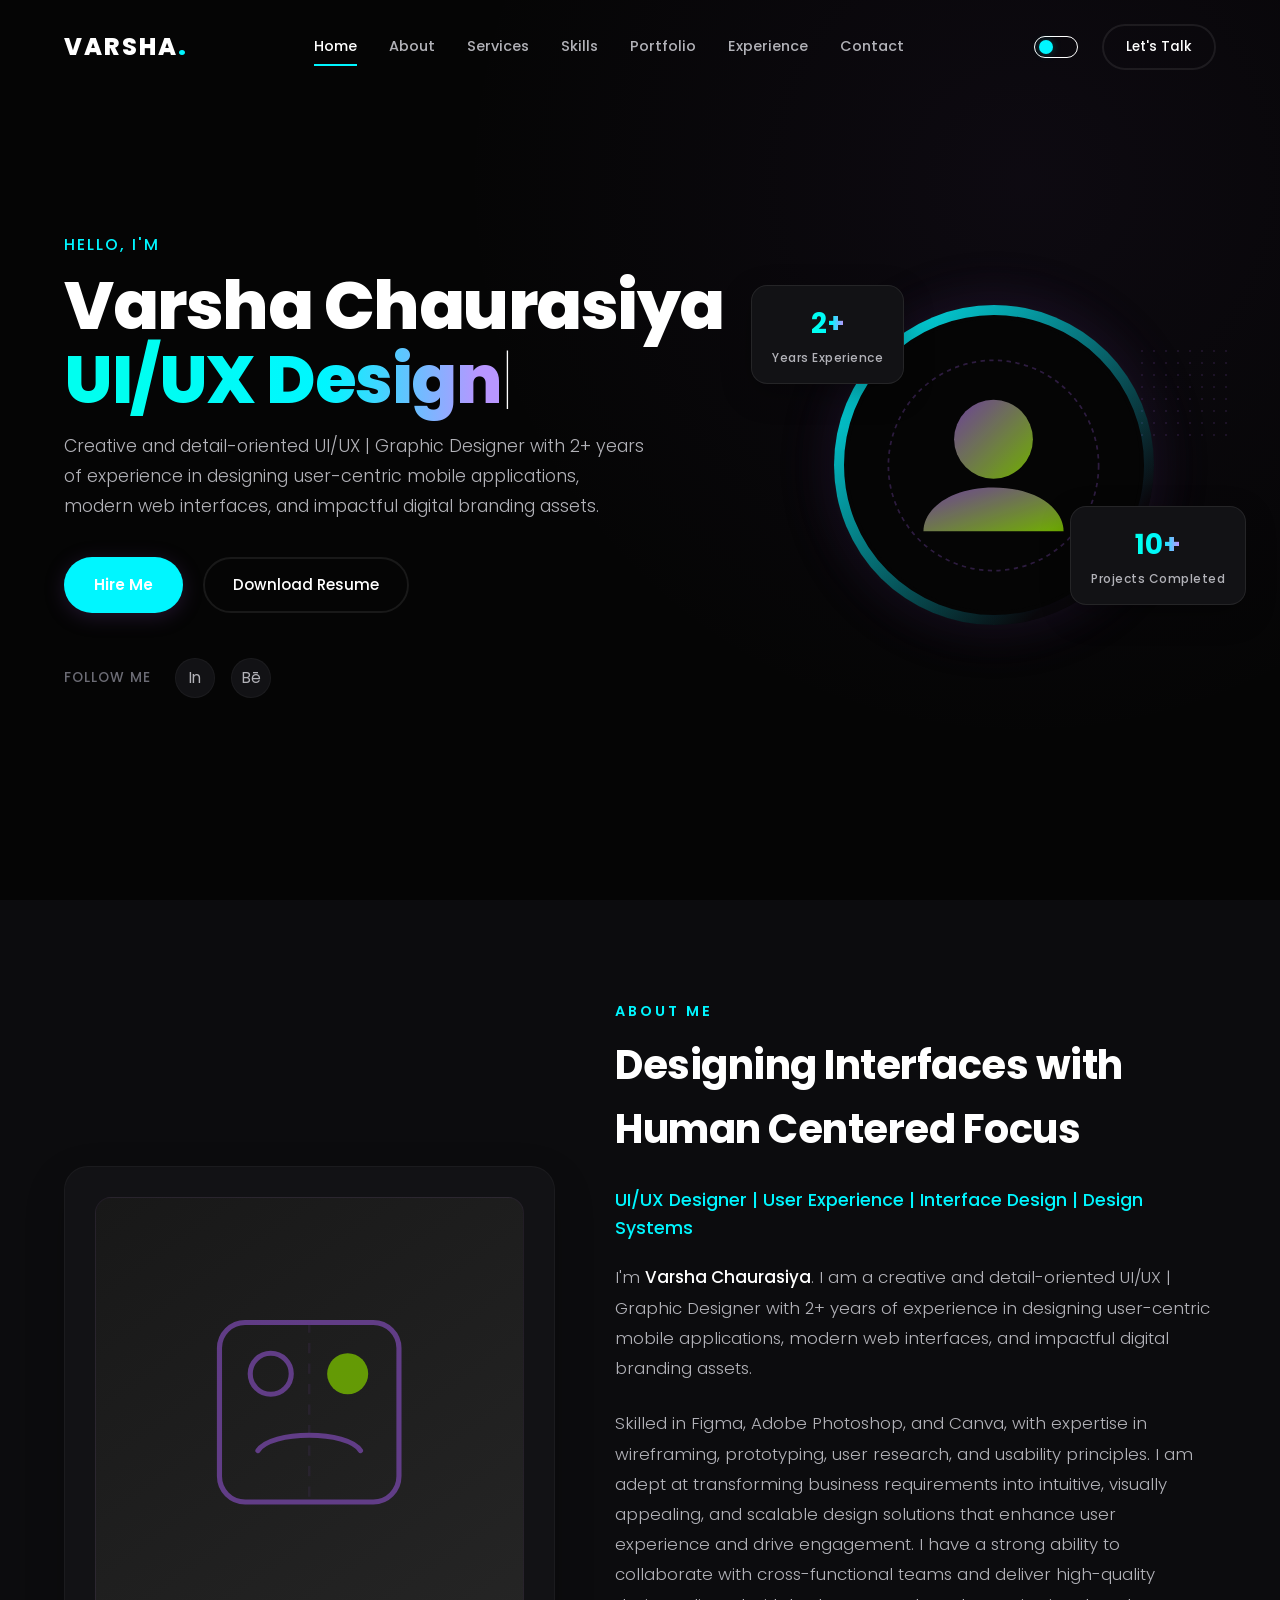
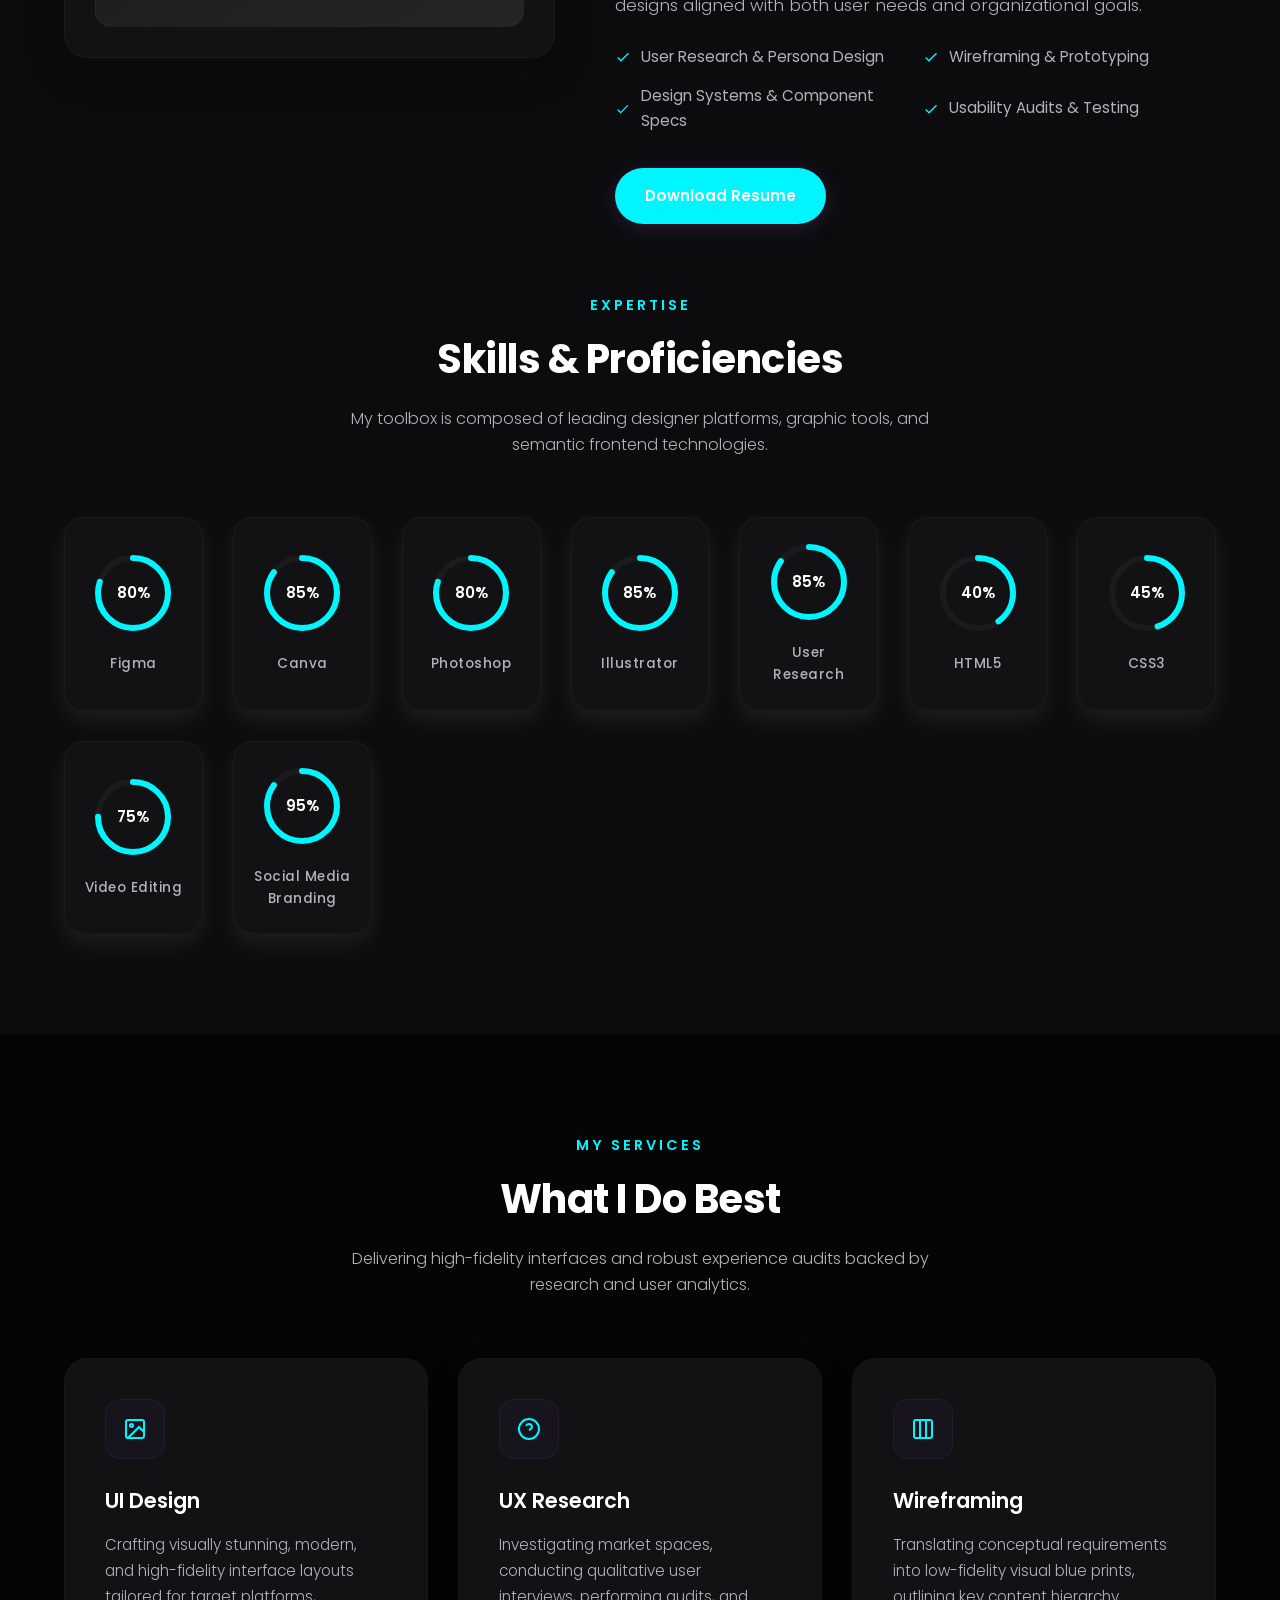
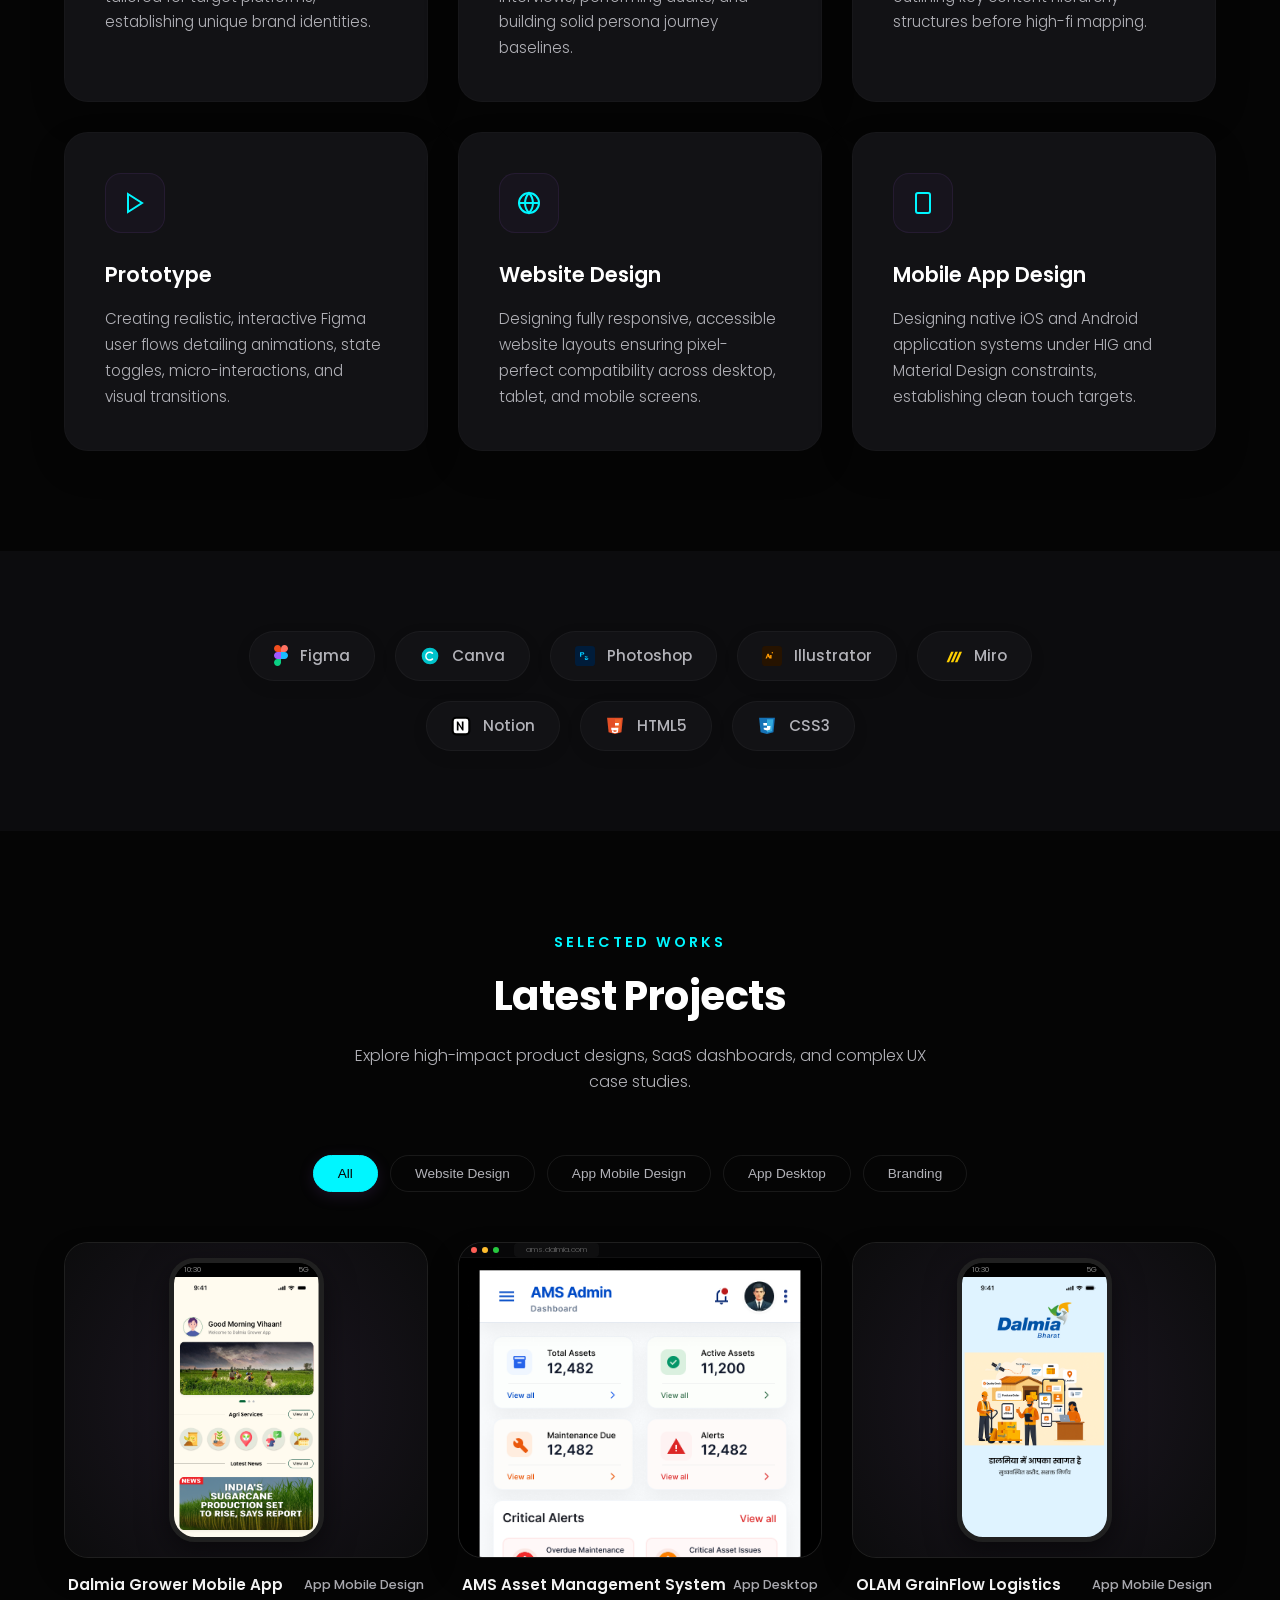
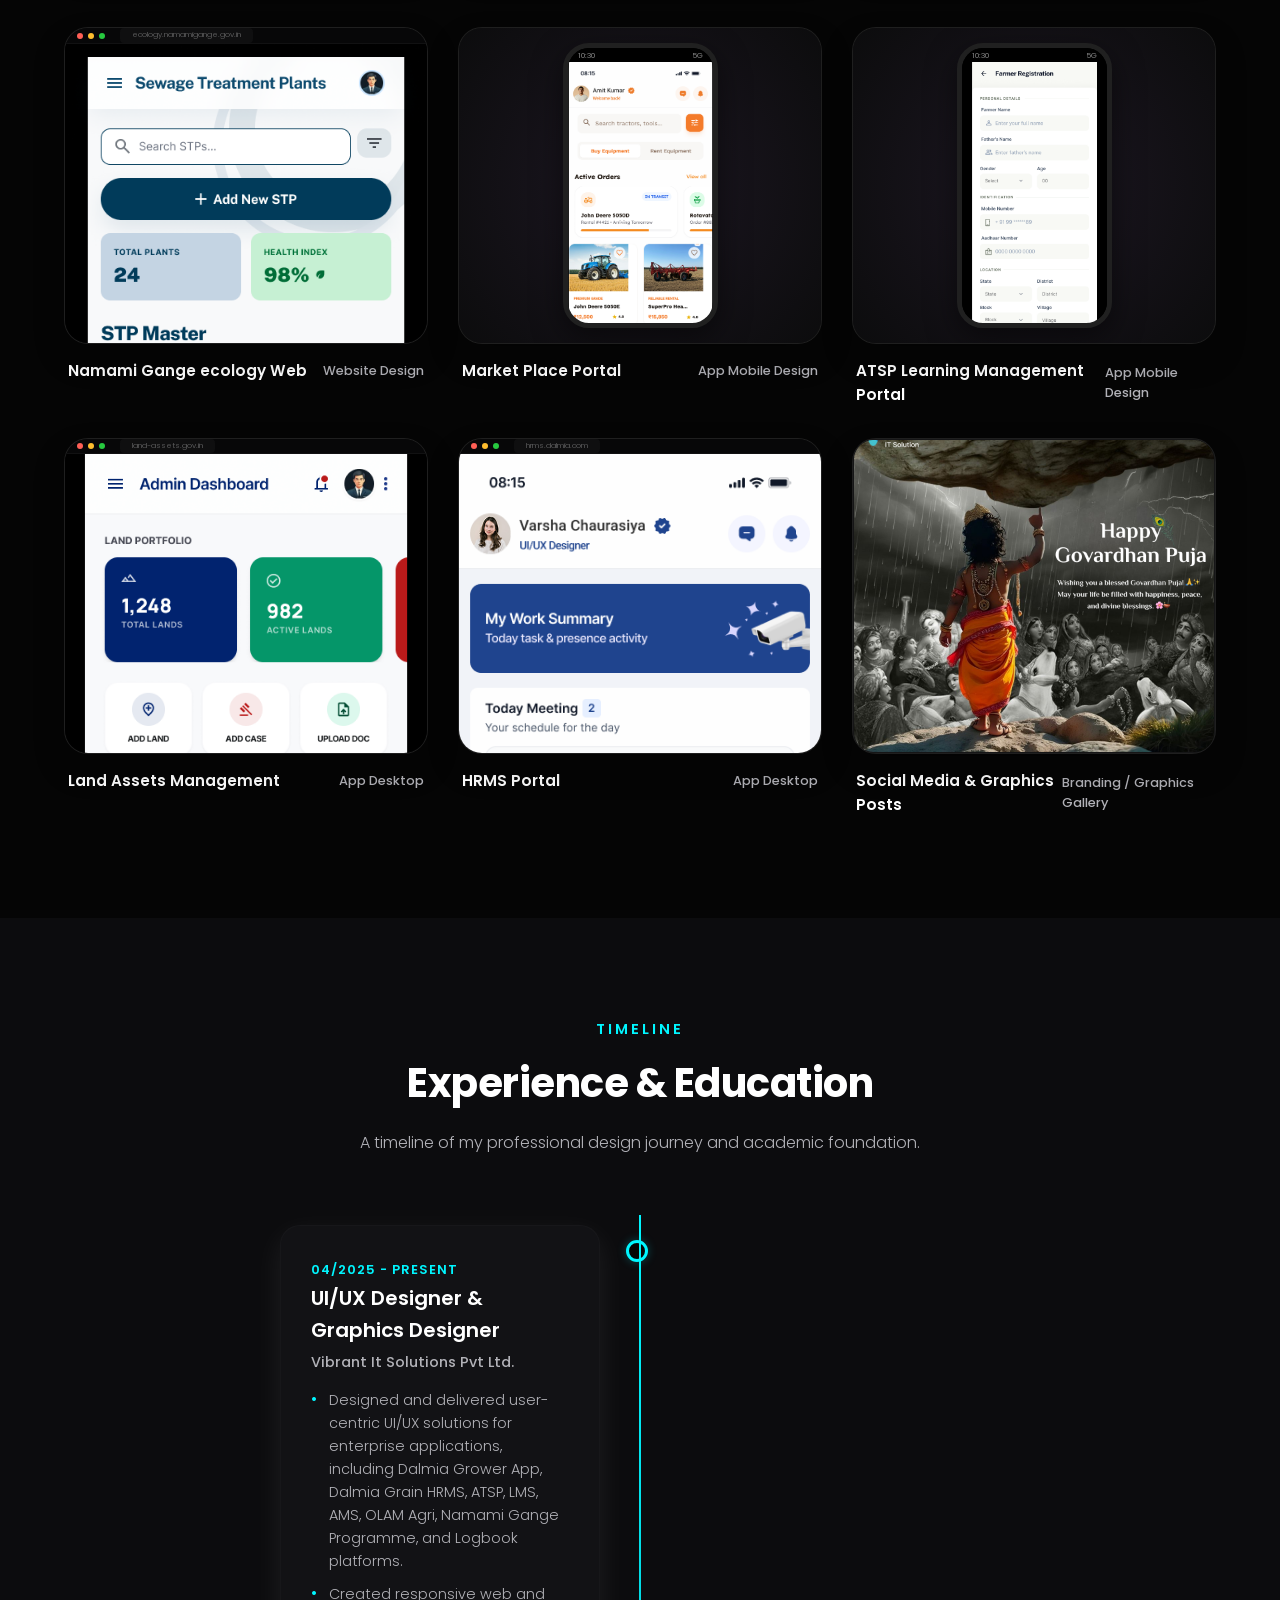
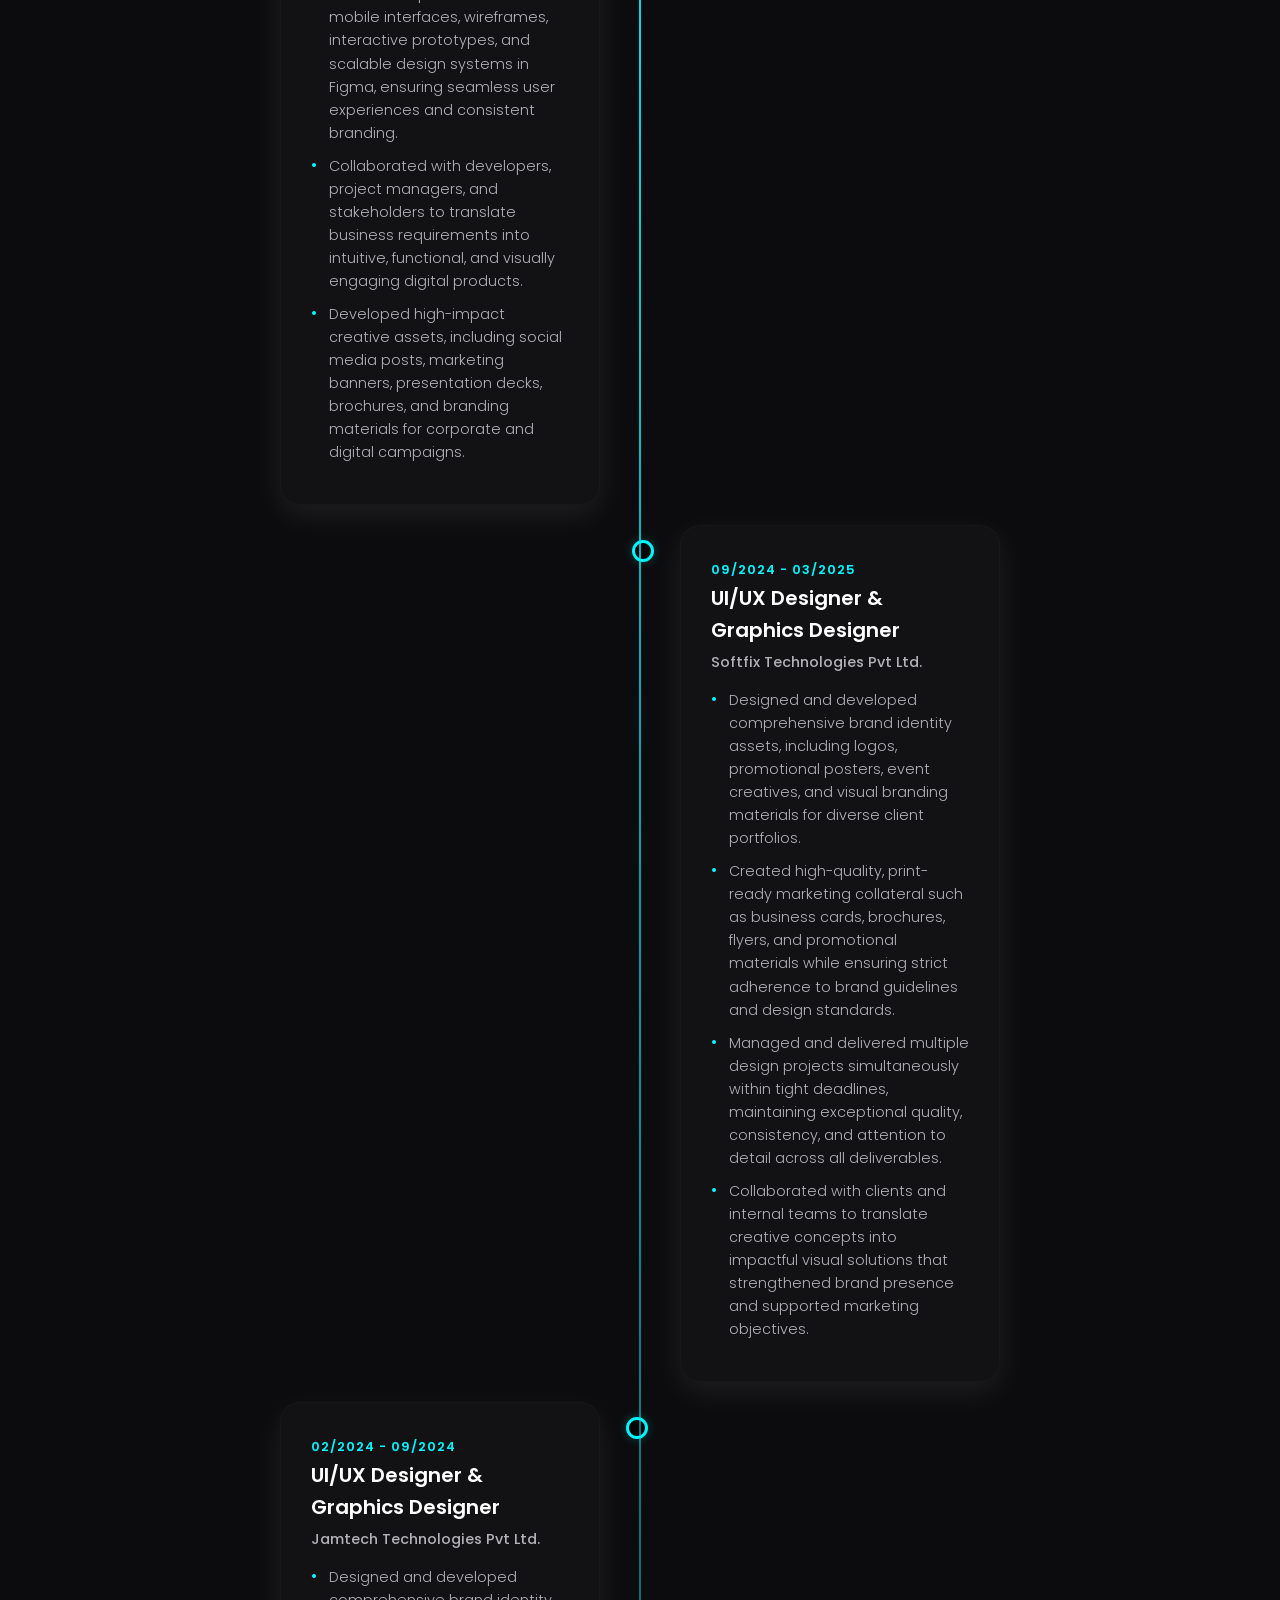
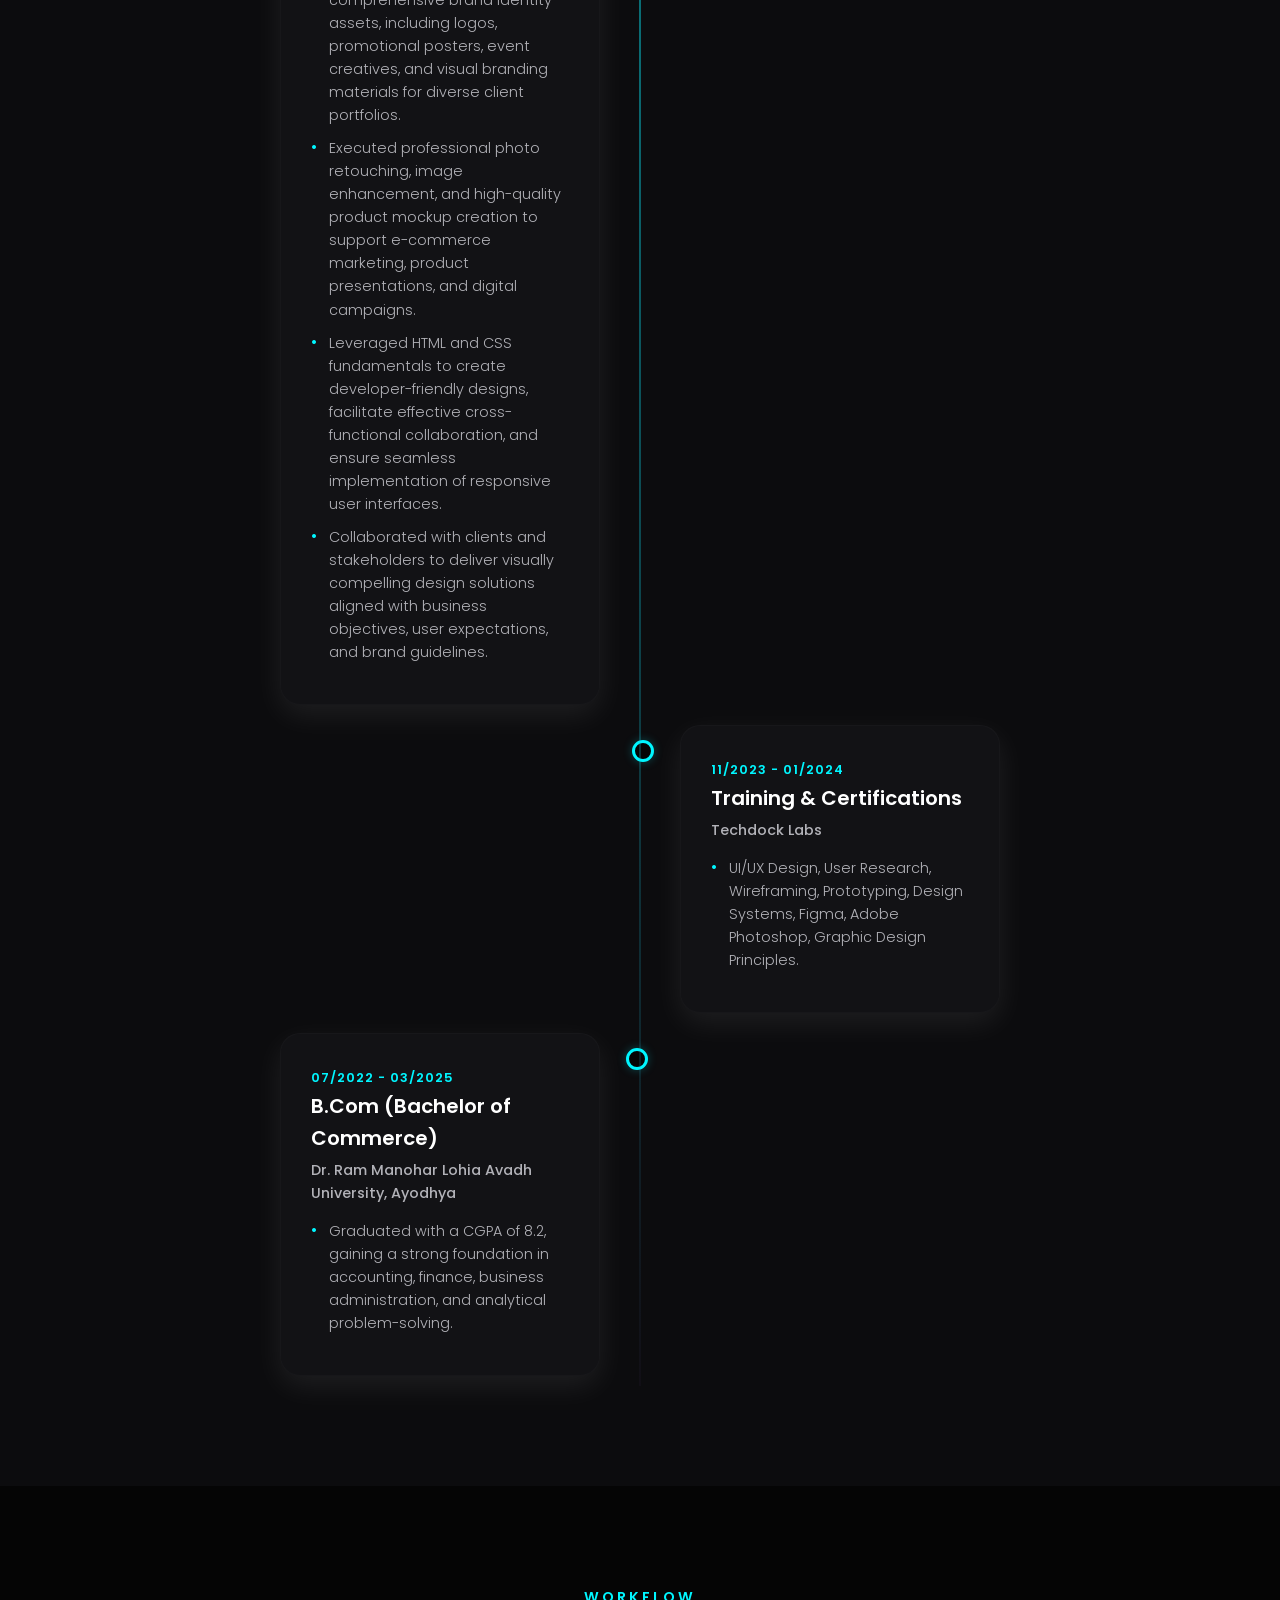
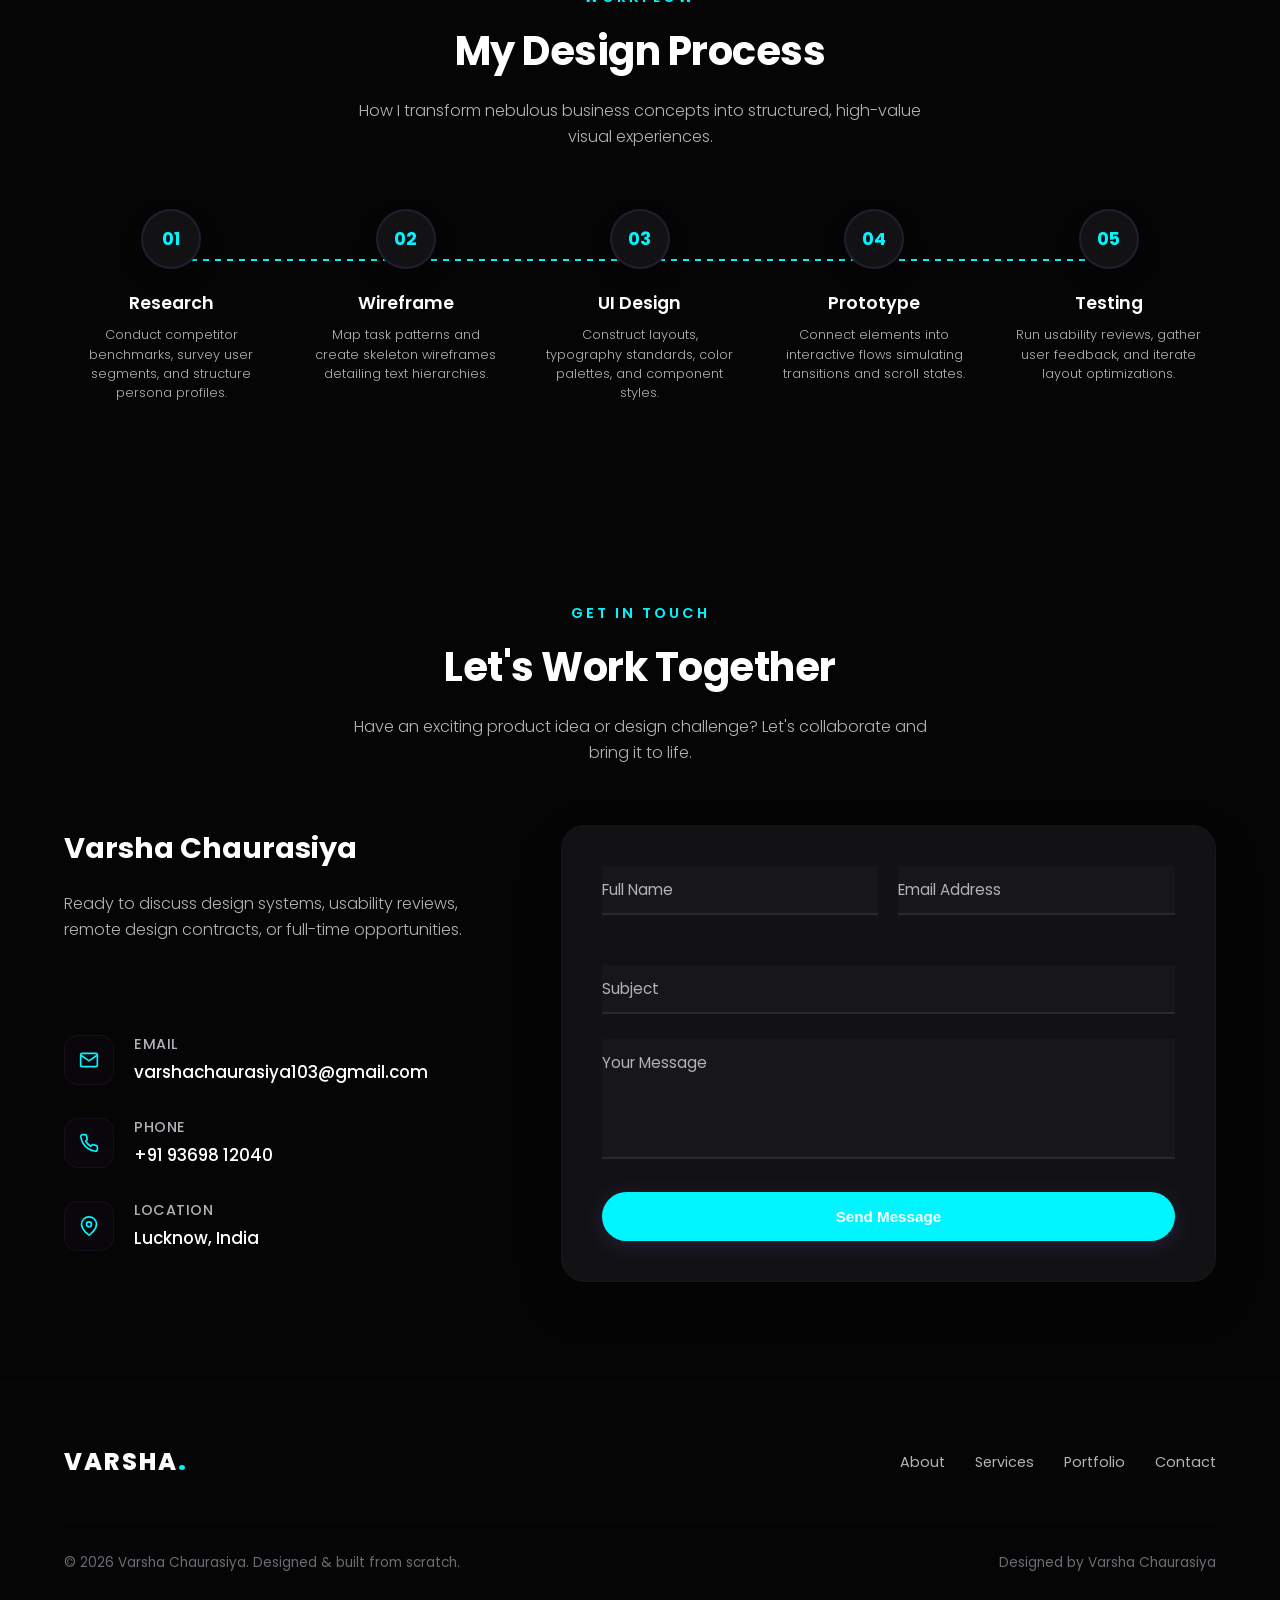
==== commit a4a690ee: "added toggle" ====
--- a/index.html
+++ b/index.html
@@ -176,9 +176,9 @@
                         <div class="skill-progress-container">
                             <svg class="skill-circle">
                                 <circle class="bg-ring" cx="40" cy="40" r="35"/>
-                                <circle class="progress-ring" cx="40" cy="40" r="35" data-percent="100"/>
+                                <circle class="progress-ring" cx="40" cy="40" r="35" data-percent="80"/>
                             </svg>
-                            <span class="skill-percentage">100%</span>
+                            <span class="skill-percentage">80%</span>
                         </div>
                         <span class="skill-name">Figma</span>
                     </div>
@@ -187,9 +187,9 @@
                         <div class="skill-progress-container">
                             <svg class="skill-circle">
                                 <circle class="bg-ring" cx="40" cy="40" r="35"/>
-                                <circle class="progress-ring" cx="40" cy="40" r="35" data-percent="95"/>
+                                <circle class="progress-ring" cx="40" cy="40" r="35" data-percent="85"/>
                             </svg>
-                            <span class="skill-percentage">95%</span>
+                            <span class="skill-percentage">85%</span>
                         </div>
                         <span class="skill-name">Canva</span>
                     </div>
@@ -198,9 +198,9 @@
                         <div class="skill-progress-container">
                             <svg class="skill-circle">
                                 <circle class="bg-ring" cx="40" cy="40" r="35"/>
-                                <circle class="progress-ring" cx="40" cy="40" r="35" data-percent="90"/>
+                                <circle class="progress-ring" cx="40" cy="40" r="35" data-percent="80"/>
                             </svg>
-                            <span class="skill-percentage">90%</span>
+                            <span class="skill-percentage">80%</span>
                         </div>
                         <span class="skill-name">Photoshop</span>
                     </div>
@@ -220,9 +220,9 @@
                         <div class="skill-progress-container">
                             <svg class="skill-circle">
                                 <circle class="bg-ring" cx="40" cy="40" r="35"/>
-                                <circle class="progress-ring" cx="40" cy="40" r="35" data-percent="90"/>
+                                <circle class="progress-ring" cx="40" cy="40" r="35" data-percent="85"/>
                             </svg>
-                            <span class="skill-percentage">90%</span>
+                            <span class="skill-percentage">85%</span>
                         </div>
                         <span class="skill-name">User Research</span>
                     </div>
@@ -266,11 +266,10 @@
                                 <circle class="bg-ring" cx="40" cy="40" r="35"/>
                                 <circle class="progress-ring" cx="40" cy="40" r="35" data-percent="85"/>
                             </svg>
-                            <span class="skill-percentage">85%</span>
+                            <span class="skill-percentage">95%</span>
                         </div>
                         <span class="skill-name">Social Media Branding</span>
-                    </div>
-                </div>
+                    </div>                </div>
             </div>
         </div>
     </section>
--- a/css/style.css
+++ b/css/style.css
@@ -78,11 +78,15 @@
     -webkit-tap-highlight-color: transparent;
 }
 
+html, body {
+    overflow-x: hidden;
+    width: 100%;
+}
+
 body {
     background-color: var(--bg-primary);
     color: var(--text-primary);
     font-family: var(--font-primary);
-    overflow-x: hidden;
     line-height: 1.6;
 }
 
@@ -1322,6 +1326,7 @@
     visibility: hidden;
     transition: opacity 0.5s cubic-bezier(0.16, 1, 0.3, 1), visibility 0.5s;
     overflow-y: auto;
+    overflow-x: hidden;
     padding: 40px 20px;
 }
 
@@ -2774,7 +2779,15 @@
     }
     
     .nav-cta {
-        display: none; /* Embedded or removed on mobile */
+        display: flex;
+        align-items: center;
+        margin-left: auto;
+        margin-right: 15px;
+        z-index: 1100;
+    }
+    
+    .nav-cta .btn {
+        display: none;
     }
     
     .hamburger.active span:nth-child(1) {
@@ -2804,6 +2817,25 @@
     
     .project-meta-grid {
         grid-template-columns: 1fr 1fr;
+        gap: 20px;
+    }
+    .header {
+        padding: 16px 0;
+    }
+    .header.scrolled {
+        padding: 12px 0;
+    }
+    .section-header {
+        margin-bottom: 40px;
+    }
+    .section-header h2 {
+        font-size: 2rem;
+    }
+    .section-header p {
+        font-size: 0.9rem;
+    }
+    .services-grid {
+        grid-template-columns: repeat(auto-fit, minmax(280px, 1fr));
         gap: 20px;
     }
 }
@@ -2828,23 +2860,12 @@
     }
     
     .profile-img-container {
-        width: 260px;
-        height: 260px;
+        width: 220px;
+        height: 220px;
     }
     
     .floating-stat {
-        padding: 10px 14px;
-        min-width: 100px;
-    }
-    
-    .floating-stat.stat-1 {
-        top: -10px;
-        left: -10px;
-    }
-    
-    .floating-stat.stat-2 {
-        bottom: 10px;
-        right: -10px;
+        display: none !important;
     }
     
     .about-bullets {
@@ -2857,6 +2878,11 @@
     
     .service-card {
         padding: 30px;
+    }
+    
+    .services-grid {
+        grid-template-columns: 1fr;
+        gap: 20px;
     }
     
     .testimonial-card {
@@ -2892,6 +2918,85 @@
     .cs-nav-btn.next-btn {
         align-items: flex-start;
         text-align: left;
+    }
+    
+    .tool-badge {
+        padding: 10px 18px;
+        font-size: 0.85rem;
+        gap: 8px;
+    }
+    .tool-badge svg {
+        width: 16px;
+        height: 16px;
+    }
+    .portfolio-grid {
+        grid-template-columns: 1fr;
+        gap: 20px;
+    }
+    .portfolio-filters {
+        gap: 8px;
+        margin-bottom: 30px;
+    }
+    .filter-btn {
+        padding: 8px 16px;
+        font-size: 0.8rem;
+    }
+    .skills-grid {
+        grid-template-columns: repeat(auto-fit, minmax(110px, 1fr));
+        gap: 15px;
+    }
+    .skill-card {
+        padding: 16px 10px;
+    }
+    .modal-grid.mobile-layout .slider-slides-window {
+        height: 380px;
+    }
+    .modal-content {
+        padding: 45px 16px 24px 16px;
+        margin: 15px auto;
+        width: 94%;
+        border-radius: 24px;
+    }
+    .modal-close {
+        top: 10px;
+        right: 10px;
+        width: 36px;
+        height: 36px;
+        font-size: 1.1rem;
+    }
+    .slider-arrow {
+        width: 32px;
+        height: 32px;
+        font-size: 1rem;
+    }
+    .slider-arrow.prev {
+        left: 5px;
+    }
+    .slider-arrow.next {
+        right: 5px;
+    }
+    .slider-caption-bar {
+        padding: 6px 12px;
+        font-size: 0.7rem;
+    }
+    .showcase-details-panel {
+        gap: 20px;
+        padding-top: 20px;
+    }
+    .showcase-meta-list {
+        padding: 16px 20px;
+    }
+    .showcase-actions {
+        gap: 10px;
+    }
+    .section-header {
+        margin-bottom: 30px;
+    }
+    .section-header h2 {
+        font-size: 1.6rem;
+    }
+    .section-header p {
+        font-size: 0.85rem;
     }
 }
 
@@ -3165,6 +3270,30 @@
     }
     .slider-arrow.next {
         right: 10px;
+    }
+    .portfolio-grid {
+        grid-template-columns: repeat(2, 1fr);
+        gap: 20px;
+    }
+    .lightbox-close {
+        top: 15px;
+        right: 15px;
+        width: 44px;
+        height: 44px;
+        font-size: 1.4rem;
+    }
+    .lightbox-controls {
+        bottom: 20px;
+        padding: 6px 14px;
+        gap: 8px;
+    }
+    .lightbox-zoom-val {
+        font-size: 0.75rem;
+        min-width: 45px;
+    }
+    .lightbox-zoom-btn {
+        width: 32px;
+        height: 32px;
     }
 }
 
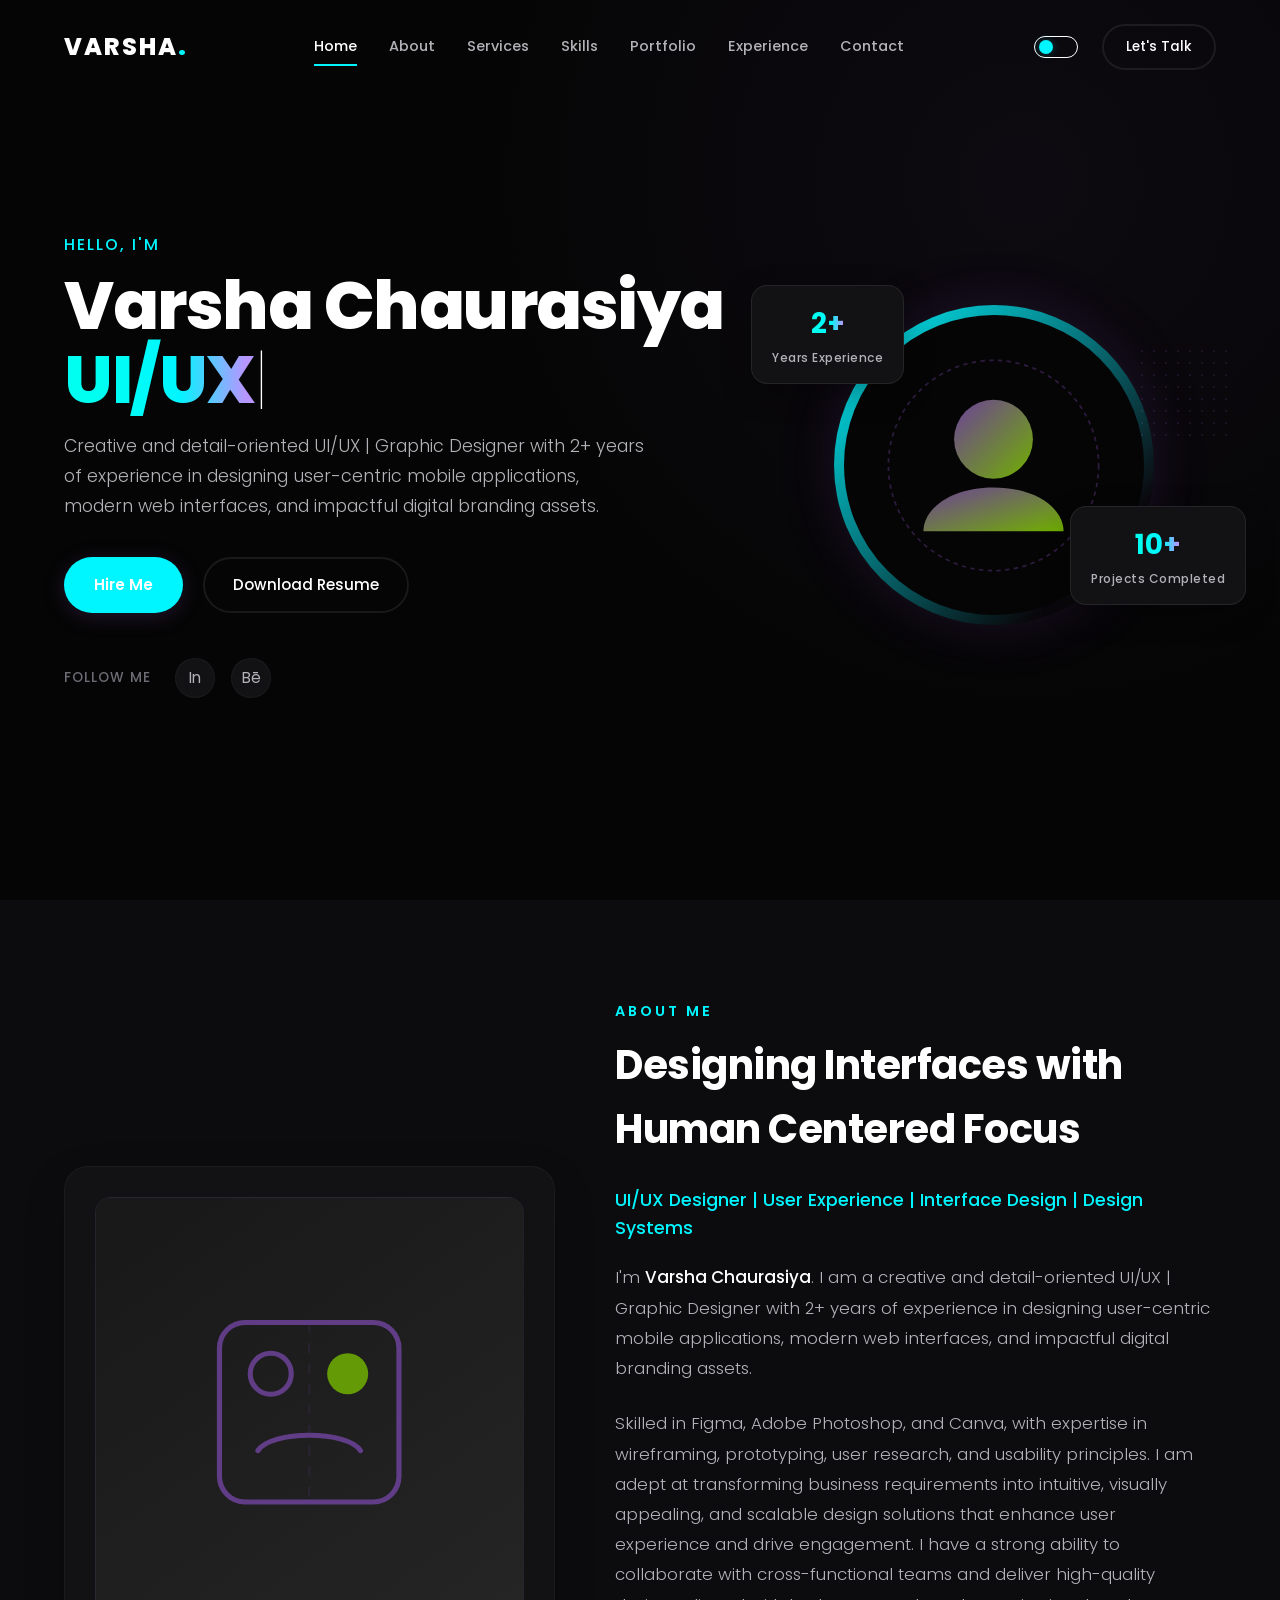
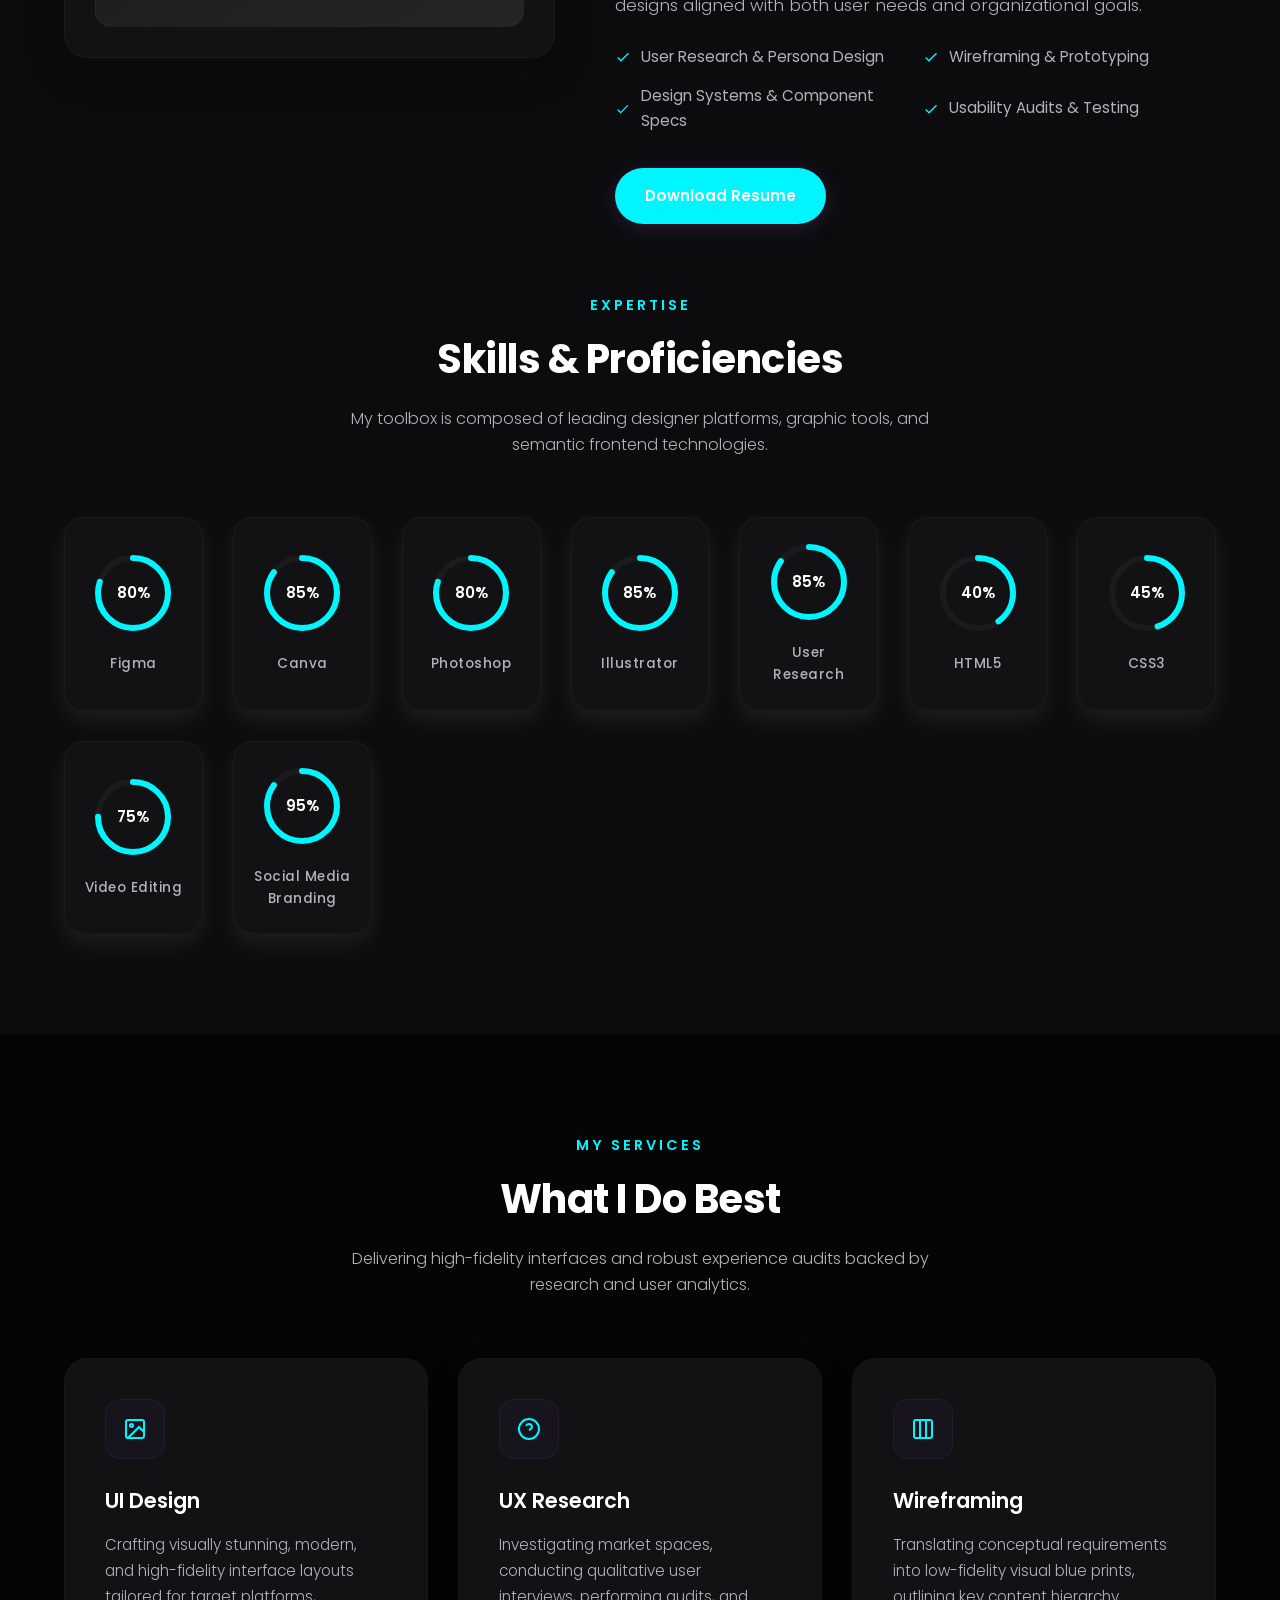
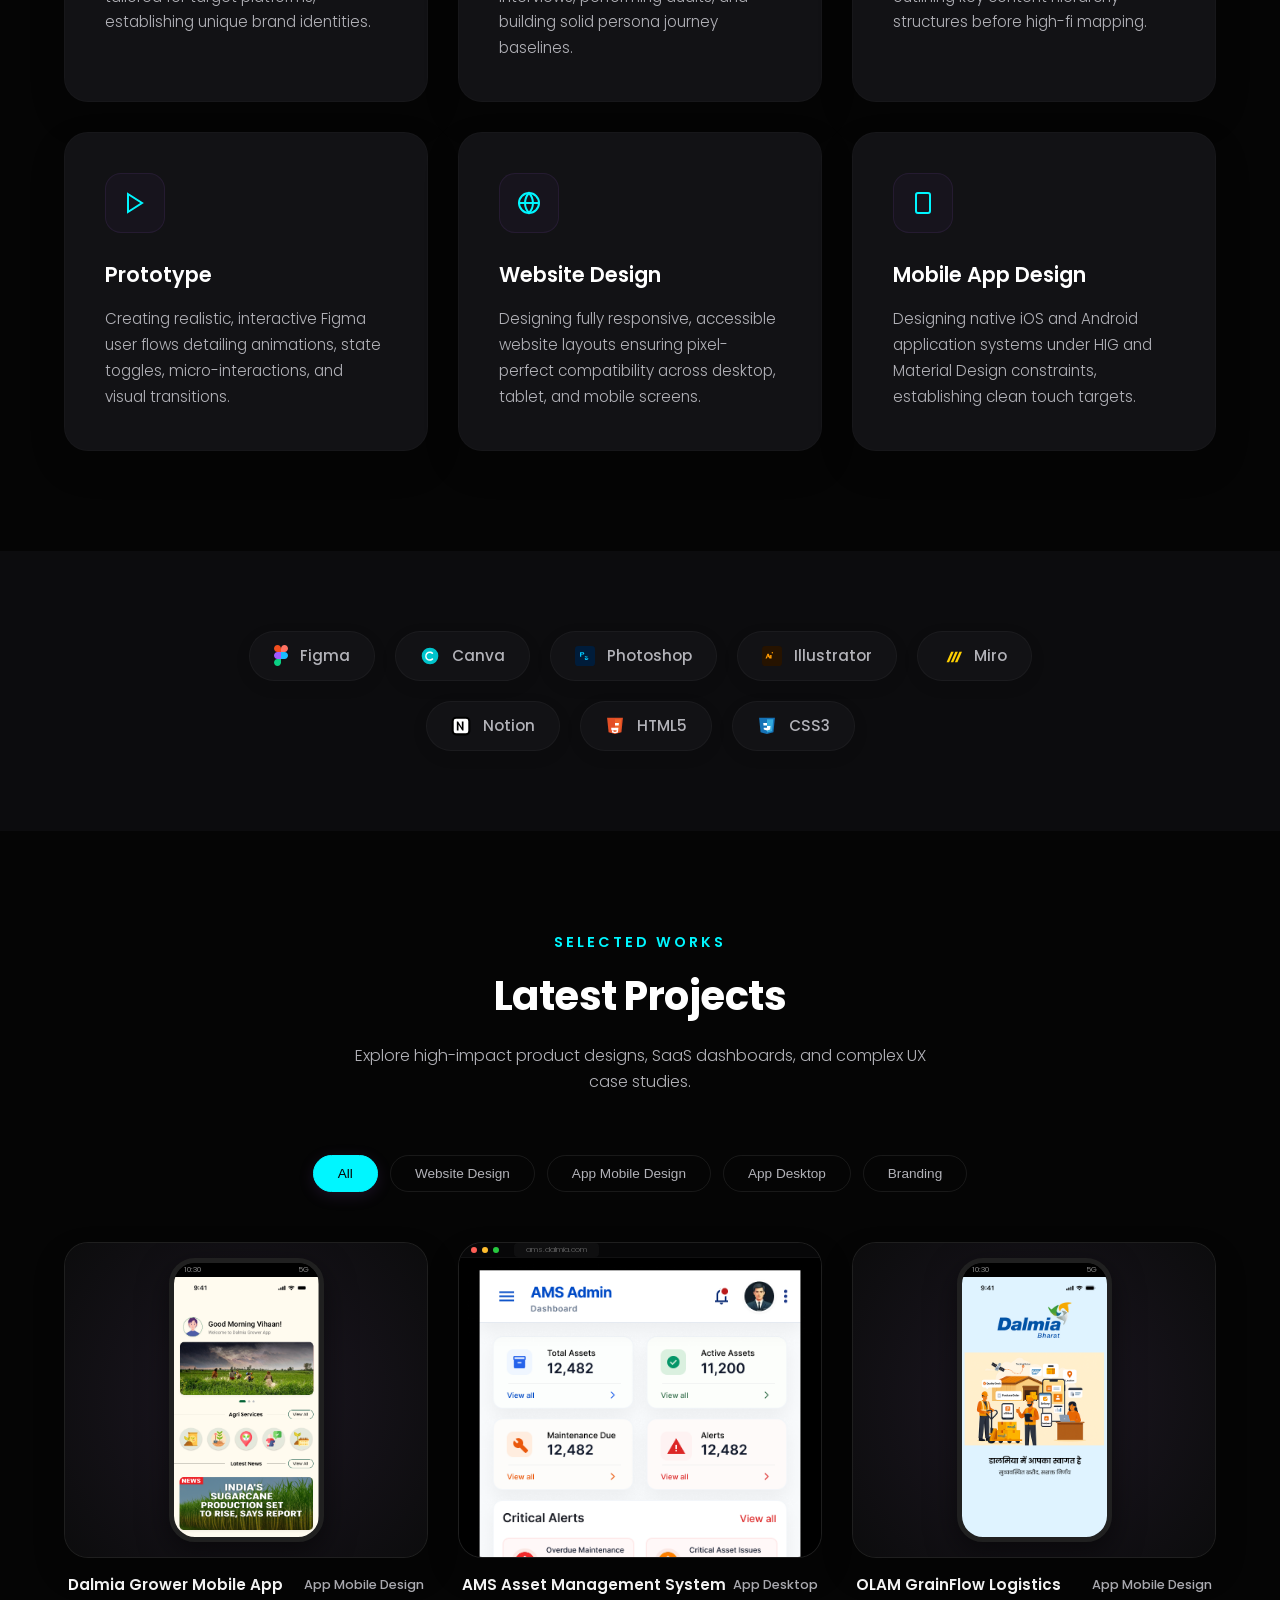
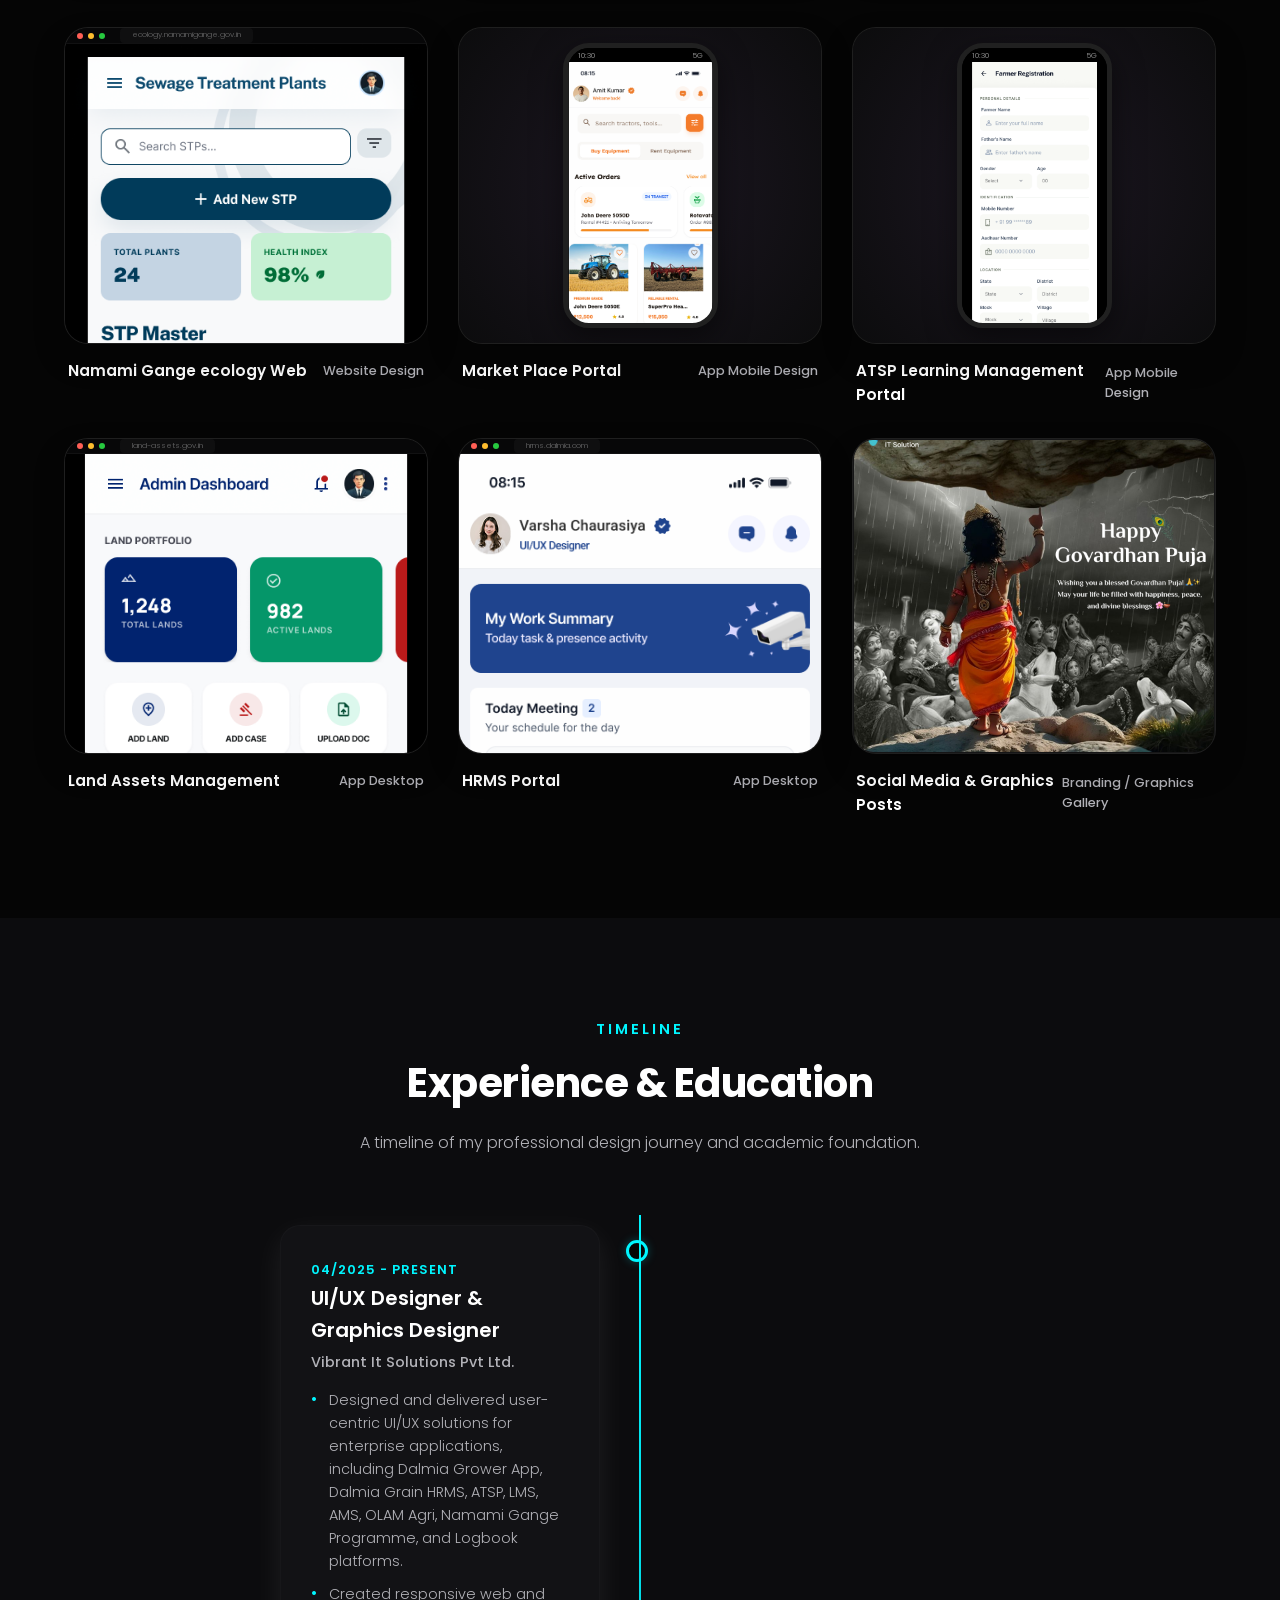
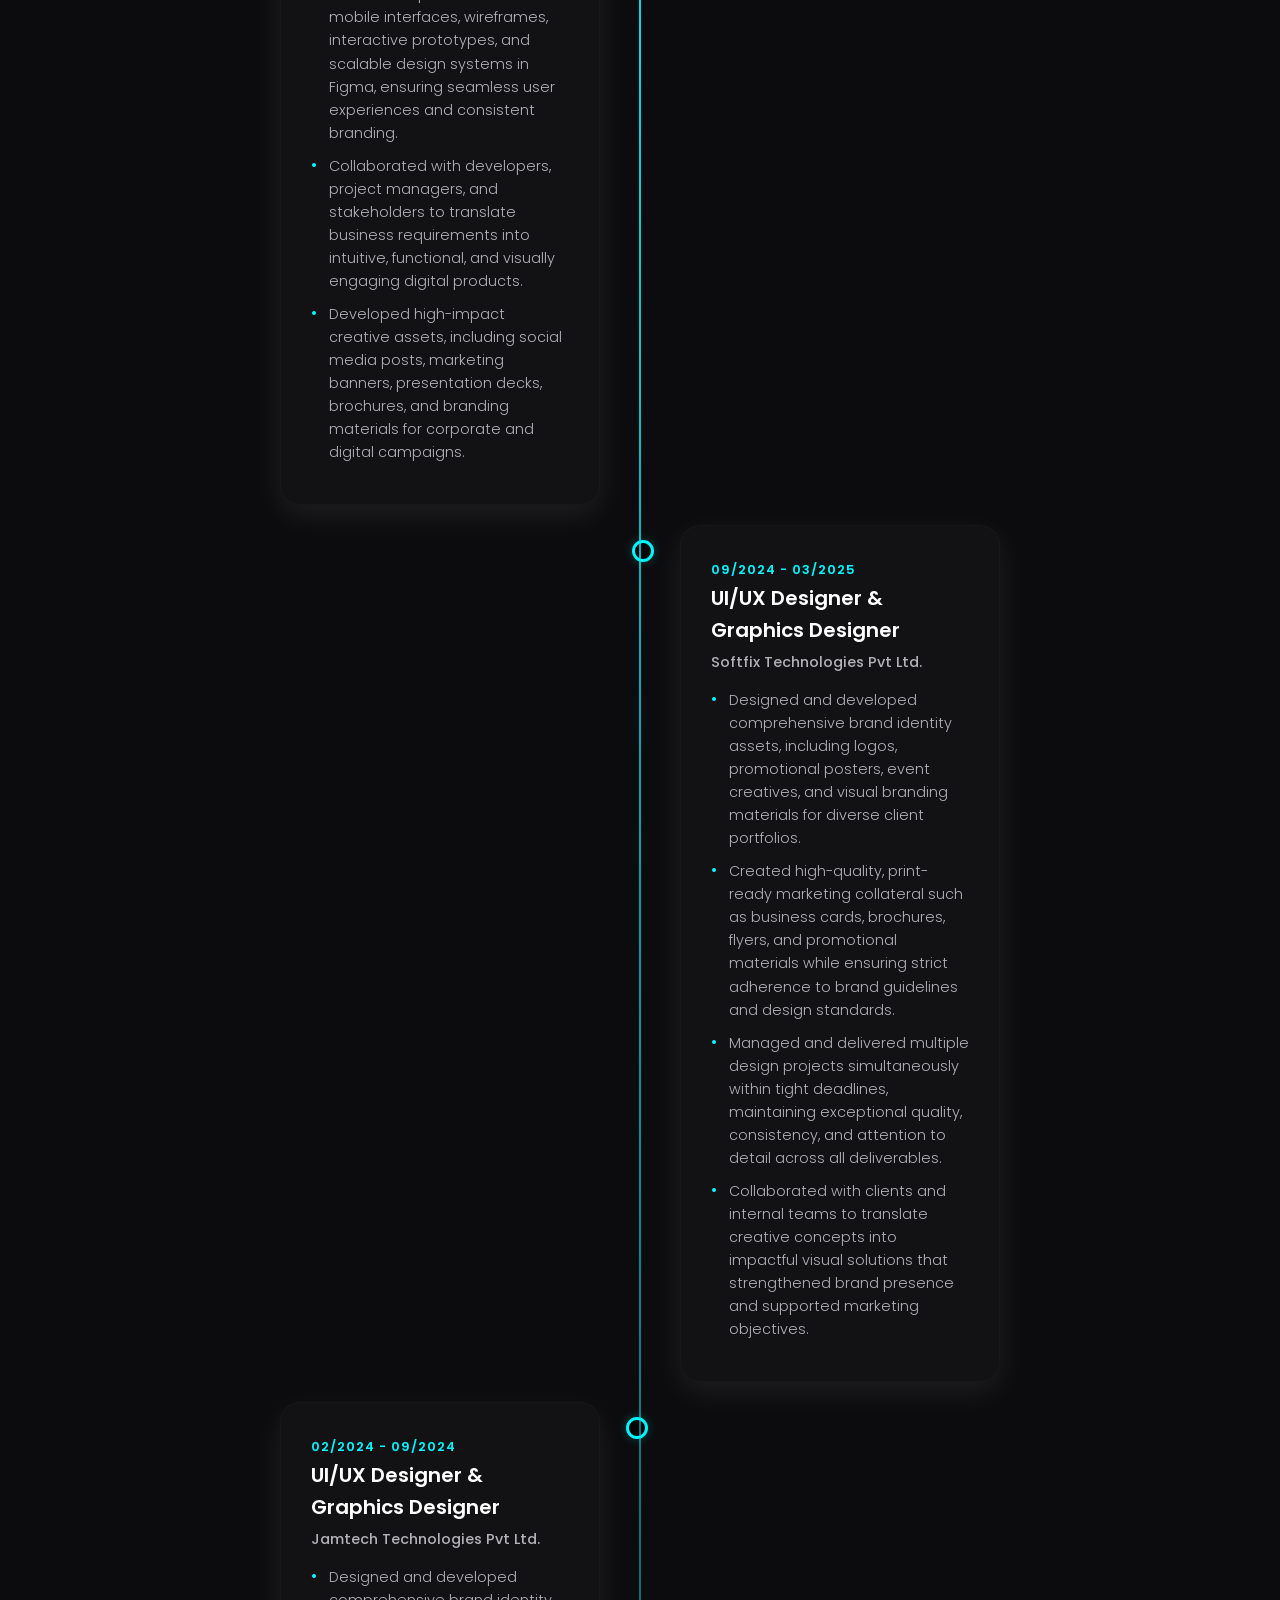
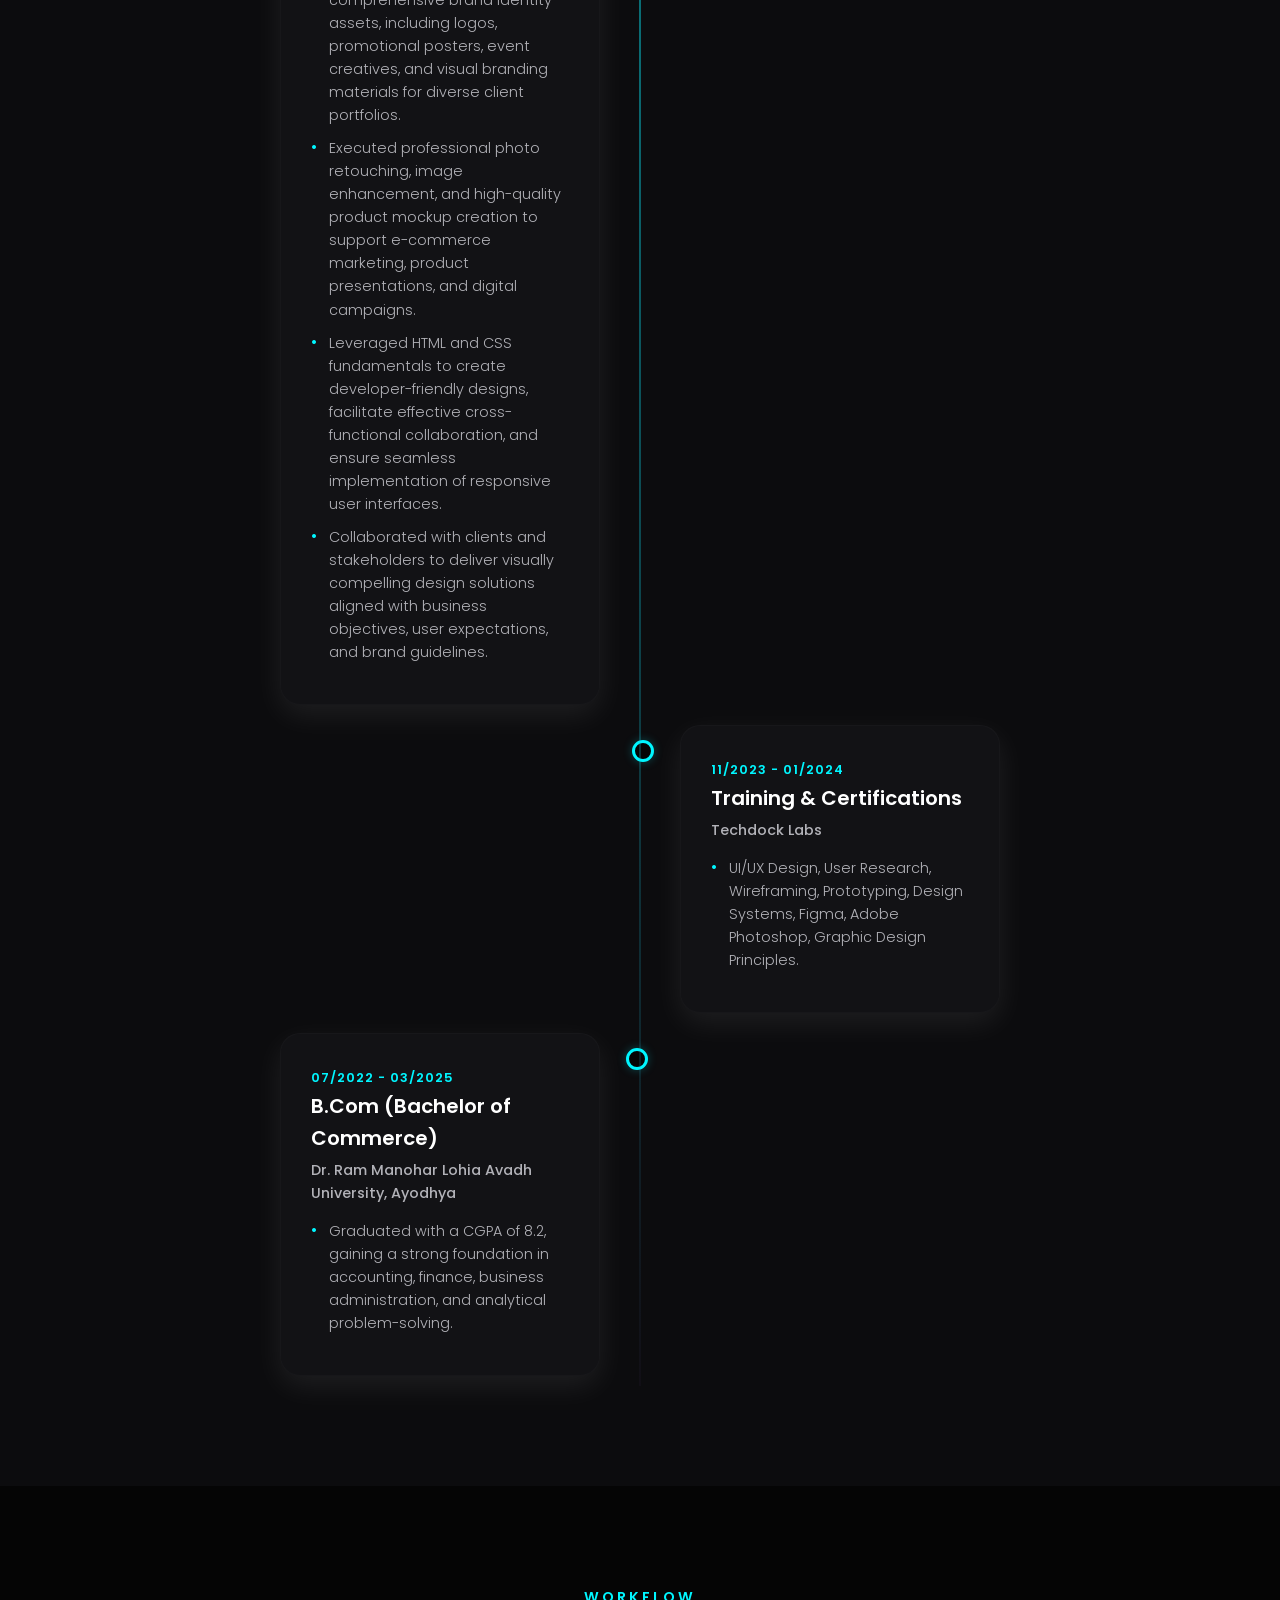
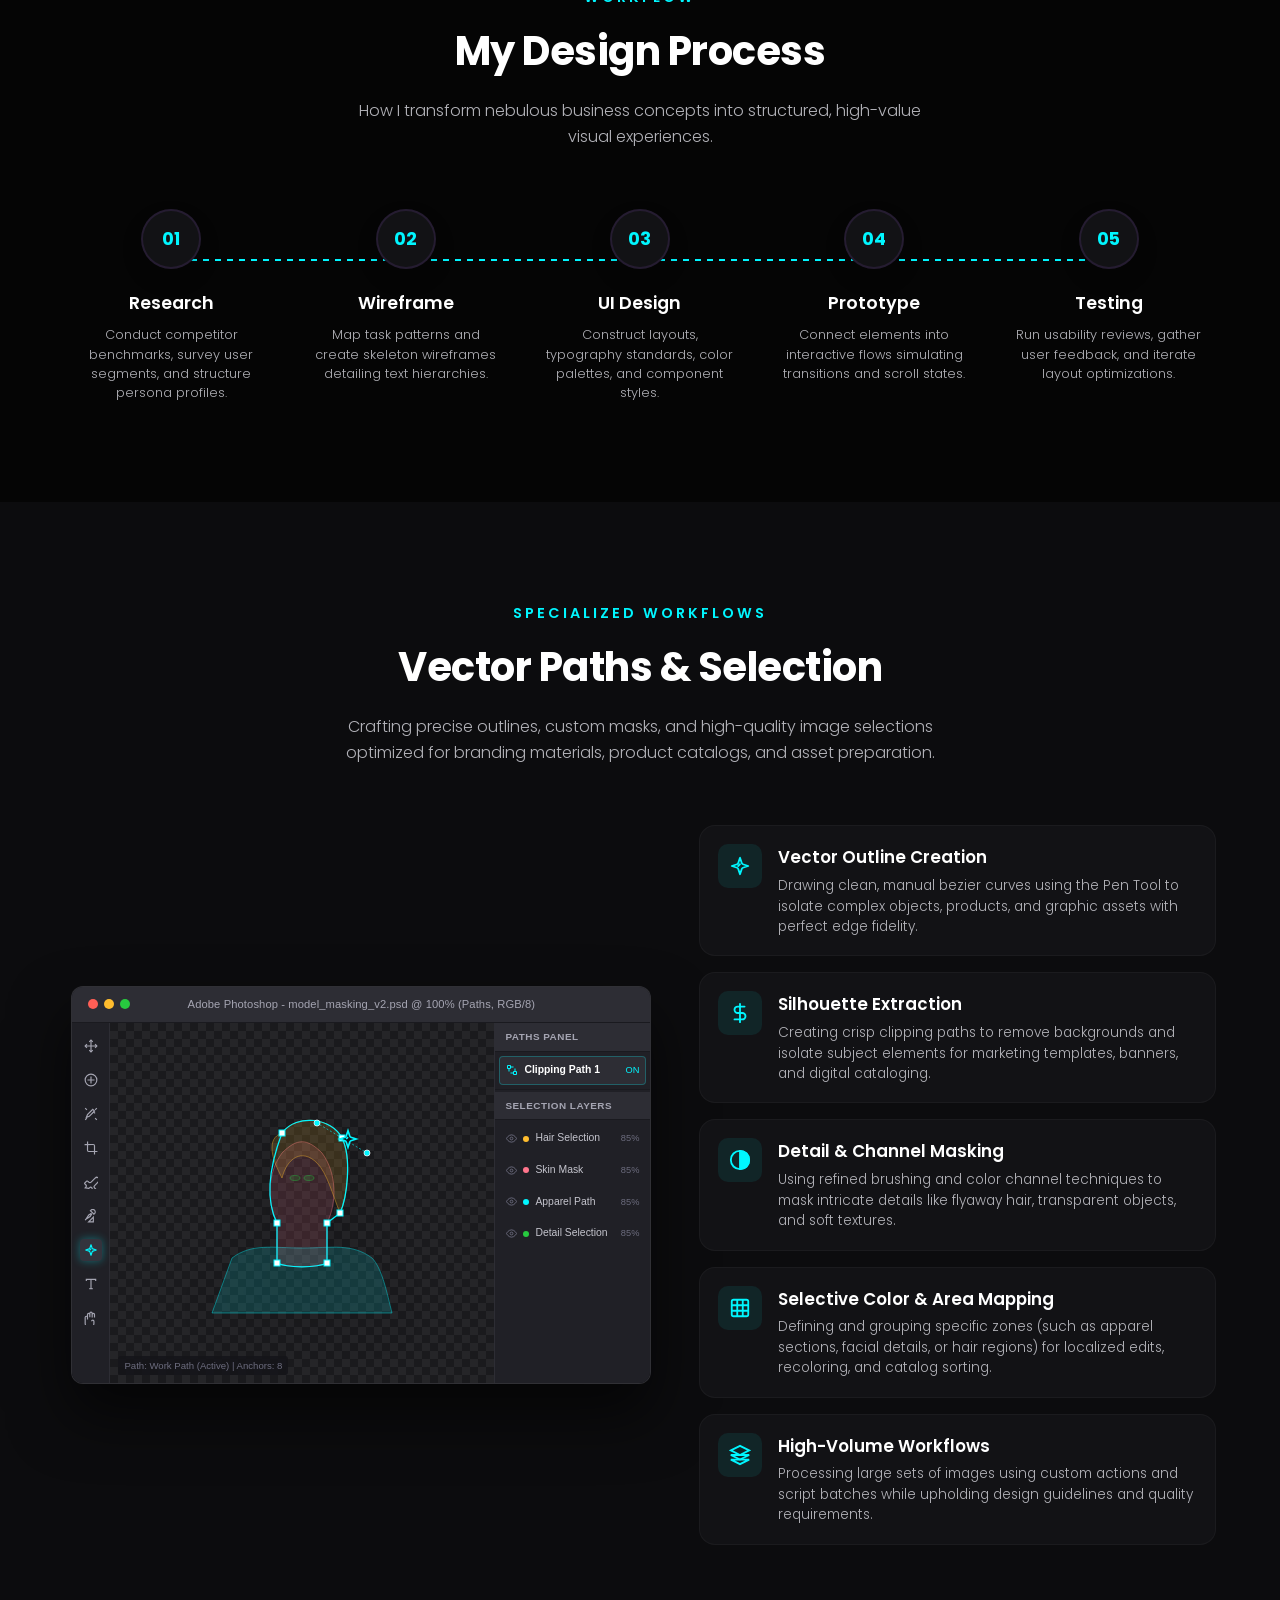
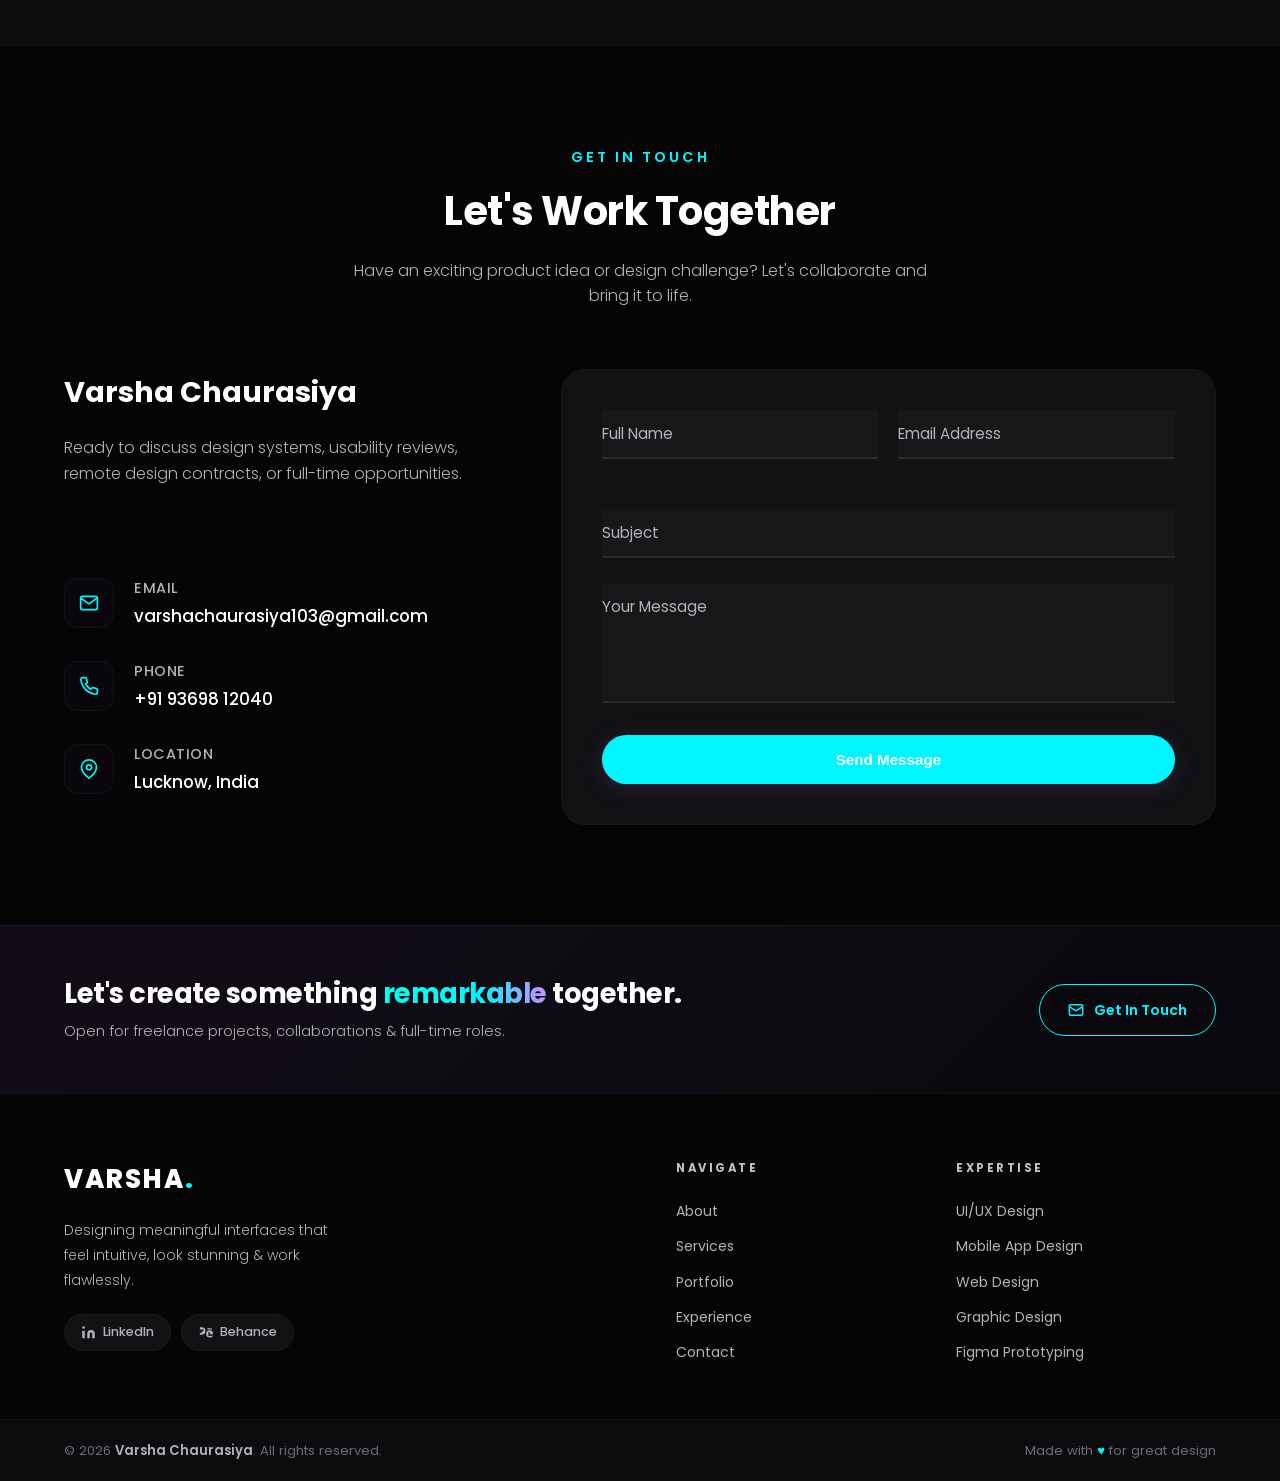
==== commit 41a8abe4: "added photoshop" ====
--- a/index.html
+++ b/index.html
@@ -766,7 +766,224 @@
         </div>
     </section>
 
-
+    <!-- =====================================================
+    PHOTOSHOP & VECTOR SELECTION SECTION (Professional Showcase)
+    ===================================================== -->
+    <section id="photoshop-precision" class="photoshop-section">
+        <div class="container">
+            <div class="section-header reveal reveal-fade-up">
+                <span>Specialized Workflows</span>
+                <h2>Vector Paths & Selection</h2>
+                <p>Crafting precise outlines, custom masks, and high-quality image selections optimized for branding materials, product catalogs, and asset preparation.</p>
+            </div>
+            
+            <div class="photoshop-grid reveal reveal-fade-up">
+                <!-- Left Column: Photoshop Interactive Workspace Mockup -->
+                <div class="ps-window">
+                    <div class="ps-header">
+                        <div class="ps-buttons">
+                            <span class="ps-btn close"></span>
+                            <span class="ps-btn min"></span>
+                            <span class="ps-btn max"></span>
+                        </div>
+                        <div class="ps-title">Adobe Photoshop - model_masking_v2.psd @ 100% (Paths, RGB/8)</div>
+                    </div>
+                    
+                    <div class="ps-workspace">
+                        <!-- Toolbar -->
+                        <div class="ps-toolbar">
+                            <div class="ps-tool-icon" title="Move Tool">
+                                <svg width="14" height="14" viewBox="0 0 24 24" fill="none" stroke="currentColor" stroke-width="2"><polyline points="5 9 2 12 5 15"/><polyline points="9 5 12 2 15 5"/><polyline points="15 19 12 22 9 19"/><polyline points="19 9 22 12 19 15"/><line x1="2" y1="12" x2="22" y2="12"/><line x1="12" y1="2" x2="12" y2="22"/></svg>
+                            </div>
+                            <div class="ps-tool-icon" title="Lasso Tool">
+                                <svg width="14" height="14" viewBox="0 0 24 24" fill="none" stroke="currentColor" stroke-width="2"><path d="M12 22c5.523 0 10-4.477 10-10S17.523 2 12 2 2 6.477 2 12s4.477 10 10 10z"/><path d="M12 6v12M6 12h12"/></svg>
+                            </div>
+                            <div class="ps-tool-icon" title="Magic Wand">
+                                <svg width="14" height="14" viewBox="0 0 24 24" fill="none" stroke="currentColor" stroke-width="2"><path d="m15 4-2 2L6 13l-2 5 5-2 7-7 2-2z"/><path d="m19 11-3-3M2 2l3 3M22 22l-3-3M22 2l-3 3M2 22l3-3"/></svg>
+                            </div>
+                            <div class="ps-tool-icon" title="Crop Tool">
+                                <svg width="14" height="14" viewBox="0 0 24 24" fill="none" stroke="currentColor" stroke-width="2"><path d="M6.13 1L6 16a2 2 0 0 0 2 2h15"/><path d="M1 6.13L16 6a2 2 0 0 1 2 2v15"/></svg>
+                            </div>
+                            <div class="ps-tool-icon" title="Eyedropper Tool">
+                                <svg width="14" height="14" viewBox="0 0 24 24" fill="none" stroke="currentColor" stroke-width="2"><path d="m2 22 1-1a3 3 0 0 0 0-4.24l-1.66-1.67a1 1 0 0 1 0-1.42l3.24-3.24a1 1 0 0 1 1.42 0L8 12.09a3 3 0 0 0 4.24 0l6.76-6.76a4.24 4.24 0 0 1 6 6l-6.76 6.76a3 3 0 0 0 0 4.24l1.66 1.66a1 1 0 0 1 0 1.42l-3.24 3.24a1 1 0 0 1-1.42 0L13.59 22a3 3 0 0 0-4.24 0l-1 1z"/></svg>
+                            </div>
+                            <div class="ps-tool-icon" title="Brush Tool">
+                                <svg width="14" height="14" viewBox="0 0 24 24" fill="none" stroke="currentColor" stroke-width="2"><path d="m18 8-1 1-6-6 1-1a4 4 0 1 1 6 6z"/><path d="M12 8c-3 1-5 3-7 7-1.5 3-3 4-3 4s1-1.5 4-3c4-2 6-4 7-7z"/><path d="M16 14v8h-8z"/></svg>
+                            </div>
+                            <div class="ps-tool-icon active" title="Pen Tool (Active)">
+                                <svg width="14" height="14" viewBox="0 0 24 24" fill="none" stroke="currentColor" stroke-width="2" stroke-linecap="round" stroke-linejoin="round"><path d="m12 3-1.912 5.813a2 2 0 0 1-1.275 1.275L3 12l5.813 1.912a2 2 0 0 1 1.275 1.275L12 21l1.912-5.813a2 2 0 0 1 1.275-1.275L21 12l-5.813-1.912a2 2 0 0 1-1.275-1.275L12 3Z"/><path d="m12 10-2 2"/></svg>
+                            </div>
+                            <div class="ps-tool-icon" title="Type Tool">
+                                <svg width="14" height="14" viewBox="0 0 24 24" fill="none" stroke="currentColor" stroke-width="2"><polyline points="4 7 4 4 20 4 20 7"/><line x1="9" y1="20" x2="15" y2="20"/><line x1="12" y1="4" x2="12" y2="20"/></svg>
+                            </div>
+                            <div class="ps-tool-icon" title="Hand Tool">
+                                <svg width="14" height="14" viewBox="0 0 24 24" fill="none" stroke="currentColor" stroke-width="2"><path d="M18 11V6a2 2 0 0 0-2-2v0a2 2 0 0 0-2 2v5M14 10V4a2 2 0 0 0-2-2v0a2 2 0 0 0-2 2v6M10 10.5V6a2 2 0 0 0-2-2v0a2 2 0 0 0-2 2v8.5M6 14.5V11a2 2 0 0 0-2-2v0a2 2 0 0 0-2 2v10a7 7 0 0 0 7 7h1a7 7 0 0 0 7-7v-3.5a2 2 0 0 0-2-2v0a2 2 0 0 0-2 2"/></svg>
+                            </div>
+                        </div>
+                        
+                        <!-- Canvas -->
+                        <div class="ps-canvas-area">
+                            <div class="ps-vector-container">
+                                <svg viewBox="0 0 200 240" class="ps-svg-graphic" xmlns="http://www.w3.org/2000/svg">
+                                    <!-- Segment 1: Clothing -->
+                                    <path id="svg-clothing" class="ps-segment clothing" d="M30,175 C50,160 70,165 100,165 C130,165 150,160 170,175 C180,185 185,210 190,230 L10,230 Z" />
+                                    <!-- Segment 2: Skin -->
+                                    <path id="svg-skin" class="ps-segment skin" d="M75,140 L75,180 C85,185 115,185 125,180 L125,140 C135,120 135,90 120,70 C105,55 95,55 80,70 C65,90 65,120 75,140 Z" />
+                                    <!-- Segment 3: Hair -->
+                                    <path id="svg-hair" class="ps-segment hair" d="M80,50 C95,30 130,35 140,55 C150,75 145,115 138,130 C130,110 125,90 115,80 C100,65 85,75 80,95 C75,85 70,75 70,65 C70,55 75,52 80,50 Z" />
+                                    <!-- Segment 4: Eyes -->
+                                    <ellipse id="svg-eyes" class="ps-segment eyes" cx="93" cy="95" rx="5" ry="2.5" />
+                                    <ellipse id="svg-eyes-r" class="ps-segment eyes" cx="107" cy="95" rx="5" ry="2.5" />
+                                    
+                                    <!-- Active Clipping Path (Pen Tool Vector Outline) -->
+                                    <path class="ps-clipping-path" d="M 80,50 C 95,30 130,35 140,55 C 150,75 145,115 138,130 L 125,140 L 125,180 C 115,185 85,185 75,180 L 75,140 C 65,120 65,90 80,50 Z" />
+                                    
+                                    <!-- Bezier Handles for Active Point -->
+                                    <line class="ps-handle-line" x1="140" y1="55" x2="165" y2="70" />
+                                    <line class="ps-handle-line" x1="140" y1="55" x2="115" y2="40" />
+                                    <circle class="ps-handle-point" cx="165" cy="70" r="3" />
+                                    <circle class="ps-handle-point" cx="115" cy="40" r="3" />
+                                    
+                                    <!-- Anchor Points -->
+                                    <rect class="ps-anchor" x="77" y="47" width="6" height="6" />
+                                    <rect class="ps-anchor" x="137" y="52" width="6" height="6" />
+                                    <rect class="ps-anchor" x="135" y="127" width="6" height="6" />
+                                    <rect class="ps-anchor" x="122" y="137" width="6" height="6" />
+                                    <rect class="ps-anchor" x="122" y="177" width="6" height="6" />
+                                    <rect class="ps-anchor" x="72" y="177" width="6" height="6" />
+                                    <rect class="ps-anchor" x="72" y="137" width="6" height="6" />
+                                    
+                                    <!-- Interactive Pen Tip (Overlay Tool Indicator) -->
+                                    <svg class="ps-canvas-pen-tip" x="135" y="45" width="22" height="22" viewBox="0 0 24 24" fill="none" stroke="#00F6FF" stroke-width="1.8" style="transform: rotate(-30deg); transform-origin: 0px 0px;">
+                                        <path d="m12 3-1.912 5.813a2 2 0 0 1-1.275 1.275L3 12l5.813 1.912a2 2 0 0 1 1.275 1.275L12 21l1.912-5.813a2 2 0 0 1 1.275-1.275L21 12l-5.813-1.912a2 2 0 0 1-1.275-1.275L12 3Z" fill="#141419" />
+                                        <path d="m12 10-2 2"/>
+                                    </svg>
+                                </svg>
+                            </div>
+                            <span class="ps-canvas-status">Path: Work Path (Active) | Anchors: 8</span>
+                        </div>
+                        
+                        <!-- Sidebar Panels -->
+                        <div class="ps-sidebar">
+                            <div class="ps-panel-header">Paths Panel</div>
+                            <div class="ps-layers-list" style="border-bottom: 1px solid #1a1a1f; margin-bottom: 2px;">
+                                <div class="ps-layer-item" style="background-color: #2d2d34; border-color: rgba(0, 246, 255, 0.25);">
+                                    <span class="ps-layer-visibility" style="color: var(--accent);">
+                                        <svg width="12" height="12" viewBox="0 0 24 24" fill="none" stroke="currentColor" stroke-width="2"><path d="M3 3h6v6H3zM15 15h6v6h-6zM9 6h6M15 18H9M18 9v6M6 15V9"/></svg>
+                                    </span>
+                                    <span class="ps-layer-name" style="font-weight: 600; color: #ffffff;">Clipping Path 1</span>
+                                    <span class="ps-layer-opacity" style="color: var(--accent);">ON</span>
+                                </div>
+                            </div>
+                            
+                            <div class="ps-panel-header">Selection Layers</div>
+                            <div class="ps-layers-list">
+                                <!-- Hair -->
+                                <div class="ps-layer-item" id="layer-hair">
+                                    <span class="ps-layer-visibility">
+                                        <svg width="11" height="11" viewBox="0 0 24 24" fill="none" stroke="currentColor" stroke-width="2"><path d="M1 12s4-8 11-8 11 8 11 8-4 8-11 8-11-8-11-8z"/><circle cx="12" cy="12" r="3"/></svg>
+                                    </span>
+                                    <span class="ps-layer-color" style="background-color: #ffbd2e;"></span>
+                                    <span class="ps-layer-name">Hair Selection</span>
+                                    <span class="ps-layer-opacity">85%</span>
+                                </div>
+                                <!-- Skin -->
+                                <div class="ps-layer-item" id="layer-skin">
+                                    <span class="ps-layer-visibility">
+                                        <svg width="11" height="11" viewBox="0 0 24 24" fill="none" stroke="currentColor" stroke-width="2"><path d="M1 12s4-8 11-8 11 8 11 8-4 8-11 8-11-8-11-8z"/><circle cx="12" cy="12" r="3"/></svg>
+                                    </span>
+                                    <span class="ps-layer-color" style="background-color: #ff758c;"></span>
+                                    <span class="ps-layer-name">Skin Mask</span>
+                                    <span class="ps-layer-opacity">85%</span>
+                                </div>
+                                <!-- Clothing -->
+                                <div class="ps-layer-item" id="layer-clothing">
+                                    <span class="ps-layer-visibility">
+                                        <svg width="11" height="11" viewBox="0 0 24 24" fill="none" stroke="currentColor" stroke-width="2"><path d="M1 12s4-8 11-8 11 8 11 8-4 8-11 8-11-8-11-8z"/><circle cx="12" cy="12" r="3"/></svg>
+                                    </span>
+                                    <span class="ps-layer-color" style="background-color: #00F6FF;"></span>
+                                    <span class="ps-layer-name">Apparel Path</span>
+                                    <span class="ps-layer-opacity">85%</span>
+                                </div>
+                                <!-- Eyes -->
+                                <div class="ps-layer-item" id="layer-eyes">
+                                    <span class="ps-layer-visibility">
+                                        <svg width="11" height="11" viewBox="0 0 24 24" fill="none" stroke="currentColor" stroke-width="2"><path d="M1 12s4-8 11-8 11 8 11 8-4 8-11 8-11-8-11-8z"/><circle cx="12" cy="12" r="3"/></svg>
+                                    </span>
+                                    <span class="ps-layer-color" style="background-color: #27c93f;"></span>
+                                    <span class="ps-layer-name">Detail Selection</span>
+                                    <span class="ps-layer-opacity">85%</span>
+                                </div>
+                            </div>
+                        </div>
+                    </div>
+                </div>
+                
+                <!-- Right Column: Skills list rephrased and simplified -->
+                <div class="photoshop-skills-details">
+                    <!-- Capability 1 -->
+                    <div class="ps-skill-item">
+                        <div class="ps-skill-icon-wrapper">
+                            <!-- Pen tip icon -->
+                            <svg width="22" height="22" viewBox="0 0 24 24" fill="none" stroke="currentColor" stroke-width="2" stroke-linecap="round" stroke-linejoin="round"><path d="m12 3-1.912 5.813a2 2 0 0 1-1.275 1.275L3 12l5.813 1.912a2 2 0 0 1 1.275 1.275L12 21l1.912-5.813a2 2 0 0 1 1.275-1.275L21 12l-5.813-1.912a2 2 0 0 1-1.275-1.275L12 3Z"/><path d="m12 10-2 2"/></svg>
+                        </div>
+                        <div class="ps-skill-content">
+                            <h3>Vector Outline Creation</h3>
+                            <p>Drawing clean, manual bezier curves using the Pen Tool to isolate complex objects, products, and graphic assets with perfect edge fidelity.</p>
+                        </div>
+                    </div>
+                    
+                    <!-- Capability 2 -->
+                    <div class="ps-skill-item">
+                        <div class="ps-skill-icon-wrapper">
+                            <!-- Trace icon -->
+                            <svg width="22" height="22" viewBox="0 0 24 24" fill="none" stroke="currentColor" stroke-width="2" stroke-linecap="round"><path d="M12 2v20M17 5H9.5a3.5 3.5 0 0 0 0 7h5a3.5 3.5 0 0 1 0 7H6"/></svg>
+                        </div>
+                        <div class="ps-skill-content">
+                            <h3>Silhouette Extraction</h3>
+                            <p>Creating crisp clipping paths to remove backgrounds and isolate subject elements for marketing templates, banners, and digital cataloging.</p>
+                        </div>
+                    </div>
+                    
+                    <!-- Capability 3 -->
+                    <div class="ps-skill-item">
+                        <div class="ps-skill-icon-wrapper">
+                            <!-- Mask icon -->
+                            <svg width="22" height="22" viewBox="0 0 24 24" fill="none" stroke="currentColor" stroke-width="2"><circle cx="12" cy="12" r="10"/><path d="M12 2a10 10 0 0 1 0 20Z" fill="currentColor"/></svg>
+                        </div>
+                        <div class="ps-skill-content">
+                            <h3>Detail & Channel Masking</h3>
+                            <p>Using refined brushing and color channel techniques to mask intricate details like flyaway hair, transparent objects, and soft textures.</p>
+                        </div>
+                    </div>
+                    
+                    <!-- Capability 4 -->
+                    <div class="ps-skill-item">
+                        <div class="ps-skill-icon-wrapper">
+                            <!-- Grid map icon -->
+                            <svg width="22" height="22" viewBox="0 0 24 24" fill="none" stroke="currentColor" stroke-width="2"><rect x="3" y="3" width="18" height="18" rx="2"/><path d="M9 3v18M15 3v18M3 9h18M3 15h18"/></svg>
+                        </div>
+                        <div class="ps-skill-content">
+                            <h3>Selective Color & Area Mapping</h3>
+                            <p>Defining and grouping specific zones (such as apparel sections, facial details, or hair regions) for localized edits, recoloring, and catalog sorting.</p>
+                        </div>
+                    </div>
+                    
+                    <!-- Capability 5 -->
+                    <div class="ps-skill-item">
+                        <div class="ps-skill-icon-wrapper">
+                            <!-- Stack layers icon -->
+                            <svg width="22" height="22" viewBox="0 0 24 24" fill="none" stroke="currentColor" stroke-width="2"><polygon points="12 2 2 7 12 12 22 7 12 2"/><polygon points="2 17 12 22 22 17 2 17"/><polygon points="2 12 12 17 22 12 2 12"/></svg>
+                        </div>
+                        <div class="ps-skill-content">
+                            <h3>High-Volume Workflows</h3>
+                            <p>Processing large sets of images using custom actions and script batches while upholding design guidelines and quality requirements.</p>
+                        </div>
+                    </div>
+                </div>
+            </div>
+        </div>
+    </section>
 
     <!-- =====================================================
     CONTACT SECTION
@@ -853,22 +1070,81 @@
     FOOTER
     ===================================================== -->
     <footer class="footer">
-        <div class="container">
-            <div class="footer-top">
-                <a href="#home" class="logo">VARSHA<span>.</span></a>
-                <div class="footer-links">
-                    <a href="#about" class="footer-link">About</a>
-                    <a href="#services" class="footer-link">Services</a>
-                    <a href="#portfolio" class="footer-link">Portfolio</a>
-                    <a href="#contact" class="footer-link">Contact</a>
-                </div>
-            </div>
-            
-            <div class="footer-bottom">
-                <p>&copy; 2026 Varsha Chaurasiya. Designed & built from scratch.</p>
-                <p>Designed by Varsha Chaurasiya</p>
-            </div>
-        </div>
+
+        <!-- CTA Strip -->
+        <div class="footer-cta-strip">
+            <div class="container footer-cta-inner">
+                <div class="footer-cta-text">
+                    <h3 class="footer-cta-heading">Let's create something <span class="gradient-text">remarkable</span> together.</h3>
+                    <p class="footer-cta-sub">Open for freelance projects, collaborations &amp; full-time roles.</p>
+                </div>
+                <a href="mailto:varshachaurasiya2002@gmail.com" class="btn btn-secondary footer-cta-btn">
+                    <svg width="16" height="16" viewBox="0 0 24 24" fill="none" stroke="currentColor" stroke-width="2.2"><rect x="2" y="4" width="20" height="16" rx="2"/><path d="m22 7-8.97 5.7a1.94 1.94 0 0 1-2.06 0L2 7"/></svg>
+                    Get In Touch
+                </a>
+            </div>
+        </div>
+
+        <!-- Main Footer Body -->
+        <div class="footer-body">
+            <div class="container">
+                <div class="footer-grid">
+
+                    <!-- Brand -->
+                    <div class="footer-brand">
+                        <a href="#home" class="logo footer-logo">VARSHA<span>.</span></a>
+                        <p class="footer-tagline">Designing meaningful interfaces that feel intuitive, look stunning &amp; work flawlessly.</p>
+                        <div class="footer-social-pills">
+                            <a href="https://www.linkedin.com/in/varsha-chaurasiya-720a98271/" target="_blank" rel="noopener noreferrer" class="footer-pill" aria-label="LinkedIn">
+                                <svg width="15" height="15" viewBox="0 0 24 24" fill="currentColor"><path d="M16 8a6 6 0 0 1 6 6v7h-4v-7a2 2 0 0 0-2-2 2 2 0 0 0-2 2v7h-4v-7a6 6 0 0 1 6-6zM2 9h4v12H2z"/><circle cx="4" cy="4" r="2"/></svg>
+                                LinkedIn
+                            </a>
+                            <a href="https://www.behance.net/softfixdesign" target="_blank" rel="noopener noreferrer" class="footer-pill" aria-label="Behance">
+                                <svg width="15" height="15" viewBox="0 0 24 24" fill="currentColor"><path d="M22 7h-7V5h7v2zm1.726 10c-.442 1.297-2.029 3-5.101 3-3.074 0-5.564-1.729-5.564-5.675 0-3.91 2.325-5.92 5.466-5.92 3.082 0 4.964 1.782 5.375 4.426.078.506.109 1.188.095 2.14H15.97c.13 3.211 3.483 3.312 4.588 2.029H23.726zm-7.726-3h3.453c-.054-1.76-1.221-2.96-1.703-2.96-.527 0-1.671.925-1.75 2.96zm-8.726-4.5c0 1.65-1.35 3-3 3H3v3h3c3.3 0 6-2.7 6-6 0-3.3-2.7-6-6-6H3v3h3c1.65 0 3 1.35 3 3zM3 7h5.9V4H3v3z"/></svg>
+                                Behance
+                            </a>
+                        </div>
+                    </div>
+
+                    <!-- Spacer -->
+                    <div class="footer-spacer"></div>
+
+                    <!-- Navigate -->
+                    <div class="footer-col">
+                        <h6 class="footer-col-title">Navigate</h6>
+                        <nav class="footer-nav-list">
+                            <a href="#about" class="footer-nav-link">About</a>
+                            <a href="#services" class="footer-nav-link">Services</a>
+                            <a href="#portfolio" class="footer-nav-link">Portfolio</a>
+                            <a href="#experience" class="footer-nav-link">Experience</a>
+                            <a href="#contact" class="footer-nav-link">Contact</a>
+                        </nav>
+                    </div>
+
+                    <!-- Work -->
+                    <div class="footer-col">
+                        <h6 class="footer-col-title">Expertise</h6>
+                        <nav class="footer-nav-list">
+                            <a href="#services" class="footer-nav-link">UI/UX Design</a>
+                            <a href="#services" class="footer-nav-link">Mobile App Design</a>
+                            <a href="#services" class="footer-nav-link">Web Design</a>
+                            <a href="#services" class="footer-nav-link">Graphic Design</a>
+                            <a href="#services" class="footer-nav-link">Figma Prototyping</a>
+                        </nav>
+                    </div>
+
+                </div>
+            </div>
+        </div>
+
+        <!-- Footer Bottom Bar -->
+        <div class="footer-bottom-bar">
+            <div class="container footer-bottom-inner">
+                <p class="footer-copy">&copy; 2026 <strong>Varsha Chaurasiya</strong>. All rights reserved.</p>
+                <p class="footer-love">Made with <span class="footer-heart">♥</span> for great design</p>
+            </div>
+        </div>
+
     </footer>
 
     <!-- =====================================================
@@ -884,6 +1160,19 @@
                 <!-- Case study iframe will load dynamically here -->
             </div>
         </div>
+        <!-- Scroll hint OUTSIDE modal-content (CSS transform containment fix) -->
+        <div class="modal-scroll-hint" id="modalScrollHint">
+            <div class="scroll-hint-inner">
+                <div class="scroll-hint-mouse">
+                    <div class="scroll-hint-wheel"></div>
+                </div>
+                <span class="scroll-hint-label">Scroll to explore</span>
+                <div class="scroll-hint-arrows">
+                    <svg class="scroll-hint-arrow" width="12" height="12" viewBox="0 0 24 24" fill="none" stroke="currentColor" stroke-width="3" stroke-linecap="round"><polyline points="6 9 12 15 18 9"/></svg>
+                    <svg class="scroll-hint-arrow" width="12" height="12" viewBox="0 0 24 24" fill="none" stroke="currentColor" stroke-width="3" stroke-linecap="round"><polyline points="6 9 12 15 18 9"/></svg>
+                </div>
+            </div>
+        </div>
     </div>
 
     <!-- Back to top button -->
--- a/css/style.css
+++ b/css/style.css
@@ -1353,6 +1353,105 @@
     transform: translateY(0) scale(1);
 }
 
+/* ---- Modal Scroll Hint ---- */
+.modal-scroll-hint {
+    position: fixed;
+    bottom: 36px;
+    left: 50%;
+    transform: translateX(-50%);
+    z-index: 3000;
+    pointer-events: none;
+    opacity: 0;
+    transition: opacity 0.5s ease;
+}
+
+.modal-scroll-hint.visible {
+    opacity: 1;
+}
+
+.modal-scroll-hint.hidden {
+    opacity: 0;
+    transition: opacity 0.6s ease;
+}
+
+.scroll-hint-inner {
+    display: flex;
+    flex-direction: row;
+    align-items: center;
+    gap: 12px;
+    background: rgba(10, 10, 10, 0.72);
+    border: 1px solid rgba(255, 255, 255, 0.14);
+    backdrop-filter: blur(18px);
+    -webkit-backdrop-filter: blur(18px);
+    border-radius: 50px;
+    padding: 11px 22px 11px 16px;
+    box-shadow: 0 10px 40px rgba(0, 0, 0, 0.45);
+}
+
+.scroll-hint-label {
+    font-size: 0.7rem;
+    font-weight: 600;
+    letter-spacing: 1.8px;
+    text-transform: uppercase;
+    color: rgba(255, 255, 255, 0.75);
+    white-space: nowrap;
+}
+
+/* Mouse icon */
+.scroll-hint-mouse {
+    width: 20px;
+    height: 30px;
+    border: 2px solid rgba(255, 255, 255, 0.5);
+    border-radius: 10px;
+    position: relative;
+    display: flex;
+    justify-content: center;
+    padding-top: 4px;
+    flex-shrink: 0;
+}
+
+.scroll-hint-wheel {
+    width: 3px;
+    height: 6px;
+    background: rgba(255, 255, 255, 0.9);
+    border-radius: 3px;
+    animation: wheel-scroll 1.8s ease-in-out infinite;
+}
+
+/* Bouncing chevron arrows */
+.scroll-hint-arrows {
+    display: flex;
+    flex-direction: column;
+    align-items: center;
+    gap: 1px;
+    flex-shrink: 0;
+}
+
+.scroll-hint-arrow {
+    display: block;
+    opacity: 0;
+    animation: arrow-cascade 1.8s ease-in-out infinite;
+    color: rgba(255, 255, 255, 0.6);
+}
+
+.scroll-hint-arrow:nth-child(1) { animation-delay: 0s; }
+.scroll-hint-arrow:nth-child(2) { animation-delay: 0.2s; }
+.scroll-hint-arrow:nth-child(3) { animation-delay: 0.4s; }
+
+@keyframes arrow-cascade {
+    0%        { opacity: 0; transform: translateY(-4px); }
+    40%, 60%  { opacity: 1; transform: translateY(0); }
+    100%      { opacity: 0; transform: translateY(4px); }
+}
+
+@keyframes wheel-scroll {
+    0%   { transform: translateY(0); opacity: 1; }
+    40%  { transform: translateY(8px); opacity: 0.3; }
+    41%  { transform: translateY(0); opacity: 0; }
+    43%  { transform: translateY(0); opacity: 1; }
+    100% { transform: translateY(0); opacity: 1; }
+}
+
 .modal-close {
     position: absolute;
     top: 30px;
@@ -2086,43 +2185,232 @@
 }
 
 /* =====================================================
-FOOTER
+FOOTER — MODERN REDESIGN
 ===================================================== */
-.footer {
+
+/* --- CTA Strip --- */
+.footer-cta-strip {
+    background: linear-gradient(135deg, rgba(114, 69, 161, 0.12) 0%, rgba(114, 69, 161, 0.04) 100%);
+    border-top: 1px solid rgba(114, 69, 161, 0.18);
+    border-bottom: 1px solid rgba(114, 69, 161, 0.10);
+    padding: 50px 0;
+}
+
+.footer-cta-inner {
+    display: flex;
+    align-items: center;
+    justify-content: space-between;
+    gap: 30px;
+    flex-wrap: wrap;
+}
+
+.footer-cta-text {
+    flex: 1;
+    min-width: 260px;
+}
+
+.footer-cta-heading {
+    font-size: 1.7rem;
+    font-weight: 700;
+    line-height: 1.3;
+    letter-spacing: -0.5px;
+    margin-bottom: 8px;
+    color: var(--text-primary);
+}
+
+.footer-cta-sub {
+    font-size: 0.92rem;
+    color: var(--text-secondary);
+    font-weight: 300;
+}
+
+.footer-cta-btn {
+    flex-shrink: 0;
+    display: inline-flex;
+    align-items: center;
+    gap: 10px;
+    padding: 14px 28px;
+    font-size: 0.88rem;
+    font-weight: 600;
+    white-space: nowrap;
+    border-radius: 50px !important;
+    border: 1.5px solid var(--accent) !important;
+    color: var(--accent) !important;
+    background: transparent !important;
+    transition: all 0.3s cubic-bezier(0.16, 1, 0.3, 1);
+}
+
+.footer-cta-btn:hover {
+    background: var(--accent) !important;
+    color: #fff !important;
+    box-shadow: 0 8px 25px rgba(114, 69, 161, 0.3) !important;
+    transform: translateY(-2px);
+}
+
+/* --- Footer Body --- */
+.footer-body {
     background-color: var(--bg-primary);
-    border-top: 1px solid var(--border-color-subtle);
-    padding: 60px 0 30px;
-}
-
-.footer-top {
+    padding: 65px 0 55px;
+}
+
+.footer-grid {
+    display: grid;
+    grid-template-columns: 1.8fr 0.4fr 1fr 1fr;
+    gap: 20px;
+    align-items: flex-start;
+}
+
+.footer-brand {
+    display: flex;
+    flex-direction: column;
+    gap: 18px;
+}
+
+.footer-logo {
+    font-size: 1.6rem;
+    font-weight: 800;
+    letter-spacing: 2px;
+}
+
+.footer-tagline {
+    font-size: 0.88rem;
+    color: var(--text-secondary);
+    line-height: 1.75;
+    max-width: 270px;
+    font-weight: 300;
+}
+
+/* Social Pill Buttons */
+.footer-social-pills {
+    display: flex;
+    flex-wrap: wrap;
+    gap: 10px;
+    margin-top: 4px;
+}
+
+.footer-pill {
+    display: inline-flex;
+    align-items: center;
+    gap: 7px;
+    padding: 7px 16px;
+    border-radius: 50px;
+    border: 1px solid var(--border-color-dim);
+    background-color: var(--bg-card);
+    color: var(--text-secondary);
+    font-size: 0.8rem;
+    font-weight: 500;
+    transition: all 0.25s ease;
+}
+
+.footer-pill:hover {
+    border-color: var(--accent);
+    color: var(--accent);
+    background-color: rgba(114, 69, 161, 0.06);
+    transform: translateY(-2px);
+    box-shadow: 0 4px 14px rgba(114, 69, 161, 0.15);
+}
+
+/* Spacer column */
+.footer-spacer {
+    display: block;
+}
+
+/* Nav columns */
+.footer-col {
+    display: flex;
+    flex-direction: column;
+}
+
+.footer-col-title {
+    font-size: 0.72rem;
+    font-weight: 700;
+    text-transform: uppercase;
+    letter-spacing: 2.5px;
+    color: var(--text-primary);
+    margin-bottom: 22px;
+    opacity: 0.75;
+}
+
+.footer-nav-list {
+    display: flex;
+    flex-direction: column;
+    gap: 13px;
+}
+
+.footer-nav-link {
+    font-size: 0.875rem;
+    color: var(--text-secondary);
+    font-weight: 400;
+    transition: all 0.22s ease;
+    width: fit-content;
+    position: relative;
+}
+
+.footer-nav-link::before {
+    content: '';
+    position: absolute;
+    left: -12px;
+    top: 50%;
+    transform: translateY(-50%) scaleX(0);
+    transform-origin: left;
+    width: 6px;
+    height: 1.5px;
+    background-color: var(--accent);
+    transition: transform 0.22s ease;
+    border-radius: 2px;
+}
+
+.footer-nav-link:hover {
+    color: var(--text-primary);
+    padding-left: 12px;
+}
+
+.footer-nav-link:hover::before {
+    transform: translateY(-50%) scaleX(1);
+}
+
+/* --- Bottom Bar --- */
+.footer-bottom-bar {
+    background-color: var(--bg-secondary);
+    border-top: 1px solid var(--border-color-dim);
+    padding: 20px 0;
+}
+
+.footer-bottom-inner {
     display: flex;
     justify-content: space-between;
     align-items: center;
-    margin-bottom: 40px;
-}
-
-.footer-links {
-    display: flex;
-    gap: 30px;
-}
-
-.footer-link {
-    font-size: 0.9rem;
+    gap: 12px;
+    flex-wrap: wrap;
+}
+
+.footer-copy {
+    font-size: 0.82rem;
+    color: var(--text-muted);
+}
+
+.footer-copy strong {
     color: var(--text-secondary);
-}
-
-.footer-link:hover {
+    font-weight: 600;
+}
+
+.footer-love {
+    font-size: 0.82rem;
+    color: var(--text-muted);
+}
+
+.footer-heart {
     color: var(--accent);
-}
-
-.footer-bottom {
-    display: flex;
-    justify-content: space-between;
-    align-items: center;
-    border-top: 1px solid var(--border-color-subtle);
-    padding-top: 30px;
-    font-size: 0.85rem;
-    color: var(--text-muted);
+    display: inline-block;
+    animation: heartbeat 1.8s ease-in-out infinite;
+}
+
+@keyframes heartbeat {
+    0%, 100% { transform: scale(1); }
+    14% { transform: scale(1.25); }
+    28% { transform: scale(1); }
+    42% { transform: scale(1.15); }
+    56% { transform: scale(1); }
 }
 
 /* Back To Top Button */
@@ -2655,6 +2943,368 @@
 }
 
 /* =====================================================
+PHOTOSHOP & PRECISION PEN TOOL SECTION
+===================================================== */
+.photoshop-section {
+    background-color: var(--bg-secondary);
+    padding: 100px 0;
+    border-bottom: 1px solid var(--border-color-dim);
+}
+
+.photoshop-grid {
+    display: grid;
+    grid-template-columns: 1.15fr 1fr;
+    gap: 40px;
+    align-items: center;
+}
+
+.ps-window {
+    background-color: #1e1e24;
+    border-radius: 12px;
+    border: 1px solid var(--border-color);
+    box-shadow: 0 30px 60px var(--shadow-color);
+    overflow: hidden;
+    display: flex;
+    flex-direction: column;
+    width: 100%;
+    max-width: 580px;
+    margin: 0 auto;
+    font-family: -apple-system, BlinkMacSystemFont, "Segoe UI", Roboto, Helvetica, Arial, sans-serif;
+    color: #e2e2e7;
+    user-select: none;
+}
+
+.ps-header {
+    background-color: #2d2d34;
+    height: 36px;
+    display: flex;
+    align-items: center;
+    padding: 0 16px;
+    border-bottom: 1px solid #1a1a1f;
+    position: relative;
+}
+
+.ps-buttons {
+    display: flex;
+    gap: 6px;
+    position: absolute;
+    left: 16px;
+}
+
+.ps-btn {
+    width: 10px;
+    height: 10px;
+    border-radius: 50%;
+}
+.ps-btn.close { background-color: #ff5f56; }
+.ps-btn.min { background-color: #ffbd2e; }
+.ps-btn.max { background-color: #27c93f; }
+
+.ps-title {
+    margin: 0 auto;
+    font-size: 0.7rem;
+    color: #a5a5b2;
+    letter-spacing: 0.1px;
+}
+
+.ps-workspace {
+    display: flex;
+    height: 360px;
+    background-color: #141419;
+}
+
+.ps-toolbar {
+    width: 38px;
+    background-color: #202026;
+    border-right: 1px solid #2d2d34;
+    display: flex;
+    flex-direction: column;
+    align-items: center;
+    padding: 12px 0;
+    gap: 12px;
+    flex-shrink: 0;
+}
+
+.ps-tool-icon {
+    width: 22px;
+    height: 22px;
+    display: flex;
+    align-items: center;
+    justify-content: center;
+    color: #a5a5b2;
+    border-radius: 4px;
+    cursor: pointer;
+    transition: all 0.2s ease;
+}
+
+.ps-tool-icon:hover {
+    background-color: #2d2d34;
+    color: #ffffff;
+}
+
+.ps-tool-icon.active {
+    background-color: #33333d;
+    color: #00F6FF;
+    box-shadow: 0 0 8px rgba(0, 246, 255, 0.35);
+}
+
+.ps-canvas-area {
+    flex: 1;
+    display: flex;
+    align-items: center;
+    justify-content: center;
+    position: relative;
+    padding: 10px;
+    background-color: #1a1a1d;
+    background-image: 
+        linear-gradient(45deg, #252528 25%, transparent 25%), 
+        linear-gradient(-45deg, #252528 25%, transparent 25%), 
+        linear-gradient(45deg, transparent 75%, #252528 75%), 
+        linear-gradient(-45deg, transparent 75%, #252528 75%);
+    background-size: 16px 16px;
+    background-position: 0 0, 0 8px, 8px -8px, -8px 0px;
+}
+
+.ps-canvas-status {
+    position: absolute;
+    bottom: 8px;
+    left: 8px;
+    font-size: 0.6rem;
+    color: #6c6c7e;
+    background-color: rgba(20, 20, 25, 0.85);
+    padding: 2px 6px;
+    border-radius: 3px;
+    pointer-events: none;
+}
+
+.ps-sidebar {
+    width: 156px;
+    background-color: #202026;
+    border-left: 1px solid #2d2d34;
+    display: flex;
+    flex-direction: column;
+    flex-shrink: 0;
+}
+
+.ps-panel-header {
+    background-color: #2d2d34;
+    font-size: 0.62rem;
+    font-weight: 700;
+    padding: 6px 10px;
+    border-bottom: 1px solid #1a1a1f;
+    color: #a5a5b2;
+    text-transform: uppercase;
+    letter-spacing: 0.5px;
+}
+
+.ps-layers-list {
+    display: flex;
+    flex-direction: column;
+    padding: 4px;
+    gap: 3px;
+}
+
+.ps-layer-item {
+    display: flex;
+    align-items: center;
+    gap: 6px;
+    padding: 5px 6px;
+    border-radius: 4px;
+    font-size: 0.65rem;
+    cursor: pointer;
+    border: 1px solid transparent;
+    transition: all 0.2s ease;
+    background-color: transparent;
+}
+
+.ps-layer-item:hover {
+    background-color: #2d2d34;
+}
+
+.ps-layer-visibility {
+    color: #6c6c7e;
+    display: flex;
+    align-items: center;
+    flex-shrink: 0;
+}
+
+.ps-layer-color {
+    width: 6px;
+    height: 6px;
+    border-radius: 50%;
+    flex-shrink: 0;
+}
+
+.ps-layer-name {
+    flex: 1;
+    white-space: nowrap;
+    overflow: hidden;
+    text-overflow: ellipsis;
+    color: #c4c4cd;
+}
+
+.ps-layer-opacity {
+    font-size: 0.58rem;
+    color: #6c6c7e;
+    flex-shrink: 0;
+}
+
+.ps-vector-container {
+    width: 100%;
+    height: 100%;
+    max-width: 200px;
+    max-height: 240px;
+    display: flex;
+    align-items: center;
+    justify-content: center;
+    position: relative;
+}
+
+.ps-svg-graphic {
+    width: 100%;
+    height: 100%;
+    filter: drop-shadow(0 10px 20px rgba(0,0,0,0.4));
+}
+
+/* Photoshop Segments styling */
+.ps-segment {
+    fill-opacity: 0.15;
+    stroke-width: 1px;
+    transition: all 0.3s cubic-bezier(0.16, 1, 0.3, 1);
+}
+
+.ps-segment.clothing {
+    fill: #00F6FF;
+    stroke: rgba(0, 246, 255, 0.4);
+}
+
+.ps-segment.skin {
+    fill: #ff758c;
+    stroke: rgba(255, 117, 140, 0.4);
+}
+
+.ps-segment.hair {
+    fill: #ffbd2e;
+    stroke: rgba(255, 189, 46, 0.4);
+}
+
+.ps-segment.eyes {
+    fill: #27c93f;
+    stroke: rgba(39, 201, 63, 0.4);
+}
+
+/* Vector outlines */
+.ps-clipping-path {
+    stroke: #00F6FF;
+    stroke-width: 1.25px;
+    fill: none;
+}
+
+.ps-anchor {
+    fill: #ffffff;
+    stroke: #00F6FF;
+    stroke-width: 1px;
+}
+
+.ps-handle-line {
+    stroke: #00F6FF;
+    stroke-width: 0.75px;
+    stroke-dasharray: 2 2;
+    opacity: 0.8;
+}
+
+.ps-handle-point {
+    fill: #00F6FF;
+    stroke: #ffffff;
+    stroke-width: 0.75px;
+}
+
+.ps-canvas-pen-tip {
+    pointer-events: none;
+}
+
+/* Interactive hover features using CSS :has() */
+.ps-window:has(#svg-clothing:hover) #layer-clothing,
+.ps-window:has(#svg-skin:hover) #layer-skin,
+.ps-window:has(#svg-hair:hover) #layer-hair,
+.ps-window:has(#svg-eyes:hover) #layer-eyes,
+.ps-window:has(#svg-eyes-r:hover) #layer-eyes {
+    background-color: rgba(255, 255, 255, 0.08);
+    border-color: rgba(0, 246, 255, 0.25);
+}
+
+.ps-window:has(#svg-clothing:hover) #svg-clothing { fill-opacity: 0.45; stroke-width: 1.5px; }
+.ps-window:has(#svg-skin:hover) #svg-skin { fill-opacity: 0.45; stroke-width: 1.5px; }
+.ps-window:has(#svg-hair:hover) #svg-hair { fill-opacity: 0.45; stroke-width: 1.5px; }
+.ps-window:has(#svg-eyes:hover) #svg-eyes,
+.ps-window:has(#svg-eyes:hover) #svg-eyes-r,
+.ps-window:has(#svg-eyes-r:hover) #svg-eyes,
+.ps-window:has(#svg-eyes-r:hover) #svg-eyes-r { fill-opacity: 0.45; stroke-width: 1.5px; }
+
+.ps-window:has(#layer-clothing:hover) #svg-clothing { fill-opacity: 0.45; stroke-width: 1.5px; }
+.ps-window:has(#layer-skin:hover) #svg-skin { fill-opacity: 0.45; stroke-width: 1.5px; }
+.ps-window:has(#layer-hair:hover) #svg-hair { fill-opacity: 0.45; stroke-width: 1.5px; }
+.ps-window:has(#layer-eyes:hover) #svg-eyes,
+.ps-window:has(#layer-eyes:hover) #svg-eyes-r { fill-opacity: 0.45; stroke-width: 1.5px; }
+
+.ps-window:has(#layer-clothing:hover) #layer-clothing,
+.ps-window:has(#layer-skin:hover) #layer-skin,
+.ps-window:has(#layer-hair:hover) #layer-hair,
+.ps-window:has(#layer-eyes:hover) #layer-eyes {
+    background-color: rgba(255, 255, 255, 0.08);
+    border-color: rgba(0, 246, 255, 0.25);
+}
+
+/* Capabilities styling */
+.photoshop-skills-details {
+    display: flex;
+    flex-direction: column;
+    gap: 16px;
+}
+
+.ps-skill-item {
+    background-color: var(--bg-card);
+    border: 1px solid var(--border-color-dim);
+    border-radius: 16px;
+    padding: 18px;
+    display: flex;
+    gap: 16px;
+    transition: var(--transition-smooth);
+}
+
+.ps-skill-item:hover {
+    transform: translateY(-2px);
+    border-color: var(--accent);
+    box-shadow: 0 10px 25px var(--shadow-color-light);
+}
+
+.ps-skill-icon-wrapper {
+    width: 44px;
+    height: 44px;
+    border-radius: 10px;
+    background-color: var(--accent-dim);
+    display: flex;
+    align-items: center;
+    justify-content: center;
+    color: var(--accent);
+    flex-shrink: 0;
+}
+
+.ps-skill-content h3 {
+    font-size: 1.05rem;
+    font-weight: 600;
+    margin-bottom: 5px;
+    color: var(--text-primary);
+}
+
+.ps-skill-content p {
+    font-size: 0.85rem;
+    color: var(--text-secondary);
+    line-height: 1.5;
+    font-weight: 300;
+}
+
+/* =====================================================
 RESPONSIVE DESIGN (MEDIA QUERIES)
 ===================================================== */
 @media screen and (max-width: 1024px) {
@@ -2748,6 +3398,15 @@
     
     .persona-grid {
         grid-template-columns: 1fr;
+    }
+
+    .photoshop-grid {
+        grid-template-columns: 1fr;
+        gap: 40px;
+    }
+
+    .ps-window {
+        max-width: 520px;
     }
 }
 
@@ -2838,6 +3497,32 @@
         grid-template-columns: repeat(auto-fit, minmax(280px, 1fr));
         gap: 20px;
     }
+    .footer-cta-inner {
+        flex-direction: column;
+        align-items: flex-start;
+        gap: 20px;
+    }
+    .footer-cta-heading {
+        font-size: 1.35rem;
+    }
+    .footer-grid {
+        grid-template-columns: 1fr 1fr;
+        gap: 35px;
+    }
+    .footer-brand {
+        grid-column: 1 / -1;
+    }
+    .footer-tagline {
+        max-width: 100%;
+    }
+    .footer-spacer {
+        display: none;
+    }
+    .footer-bottom-inner {
+        flex-direction: column;
+        align-items: flex-start;
+        gap: 6px;
+    }
 }
 
 @media screen and (max-width: 480px) {
@@ -2998,7 +3683,94 @@
     .section-header p {
         font-size: 0.85rem;
     }
-}
+    .footer-cta-strip {
+        padding: 36px 0;
+    }
+    .footer-cta-heading {
+        font-size: 1.2rem;
+    }
+    .footer-cta-btn {
+        width: 100%;
+        justify-content: center;
+    }
+    .footer-body {
+        padding: 45px 0 40px;
+    }
+    .footer-grid {
+        grid-template-columns: 1fr;
+        gap: 32px;
+    }
+    .footer-brand {
+        grid-column: unset;
+        align-items: center;
+        text-align: center;
+    }
+    .footer-tagline {
+        text-align: center;
+        max-width: 100%;
+    }
+    .footer-social-pills {
+        justify-content: center;
+    }
+    .footer-spacer {
+        display: none;
+    }
+    .footer-col {
+        align-items: center;
+        text-align: center;
+    }
+    .footer-col-title {
+        text-align: center;
+    }
+    .footer-nav-list {
+        align-items: center;
+        flex-direction: row;
+        flex-wrap: wrap;
+        justify-content: center;
+        gap: 10px 20px;
+    }
+    .footer-nav-link::before {
+        display: none;
+    }
+    .footer-nav-link:hover {
+        padding-left: 0;
+    }
+    .footer-bottom-inner {
+        flex-direction: column;
+        align-items: center;
+        text-align: center;
+        gap: 6px;
+    }
+
+    /* Photoshop Section Mobile Overrides */
+    .ps-sidebar {
+        display: none;
+    }
+    .ps-workspace {
+        height: 280px;
+    }
+    .ps-vector-container {
+        max-width: 150px;
+        max-height: 180px;
+    }
+    .ps-canvas-status {
+        font-size: 0.55rem;
+    }
+    .ps-title {
+        font-size: 0.62rem;
+    }
+    .ps-skill-item {
+        padding: 16px;
+        gap: 12px;
+    }
+    .ps-skill-content h3 {
+        font-size: 0.95rem;
+    }
+    .ps-skill-content p {
+        font-size: 0.8rem;
+    }
+}
+
 
 /* =====================================================
 IFRAME MODE STYLES
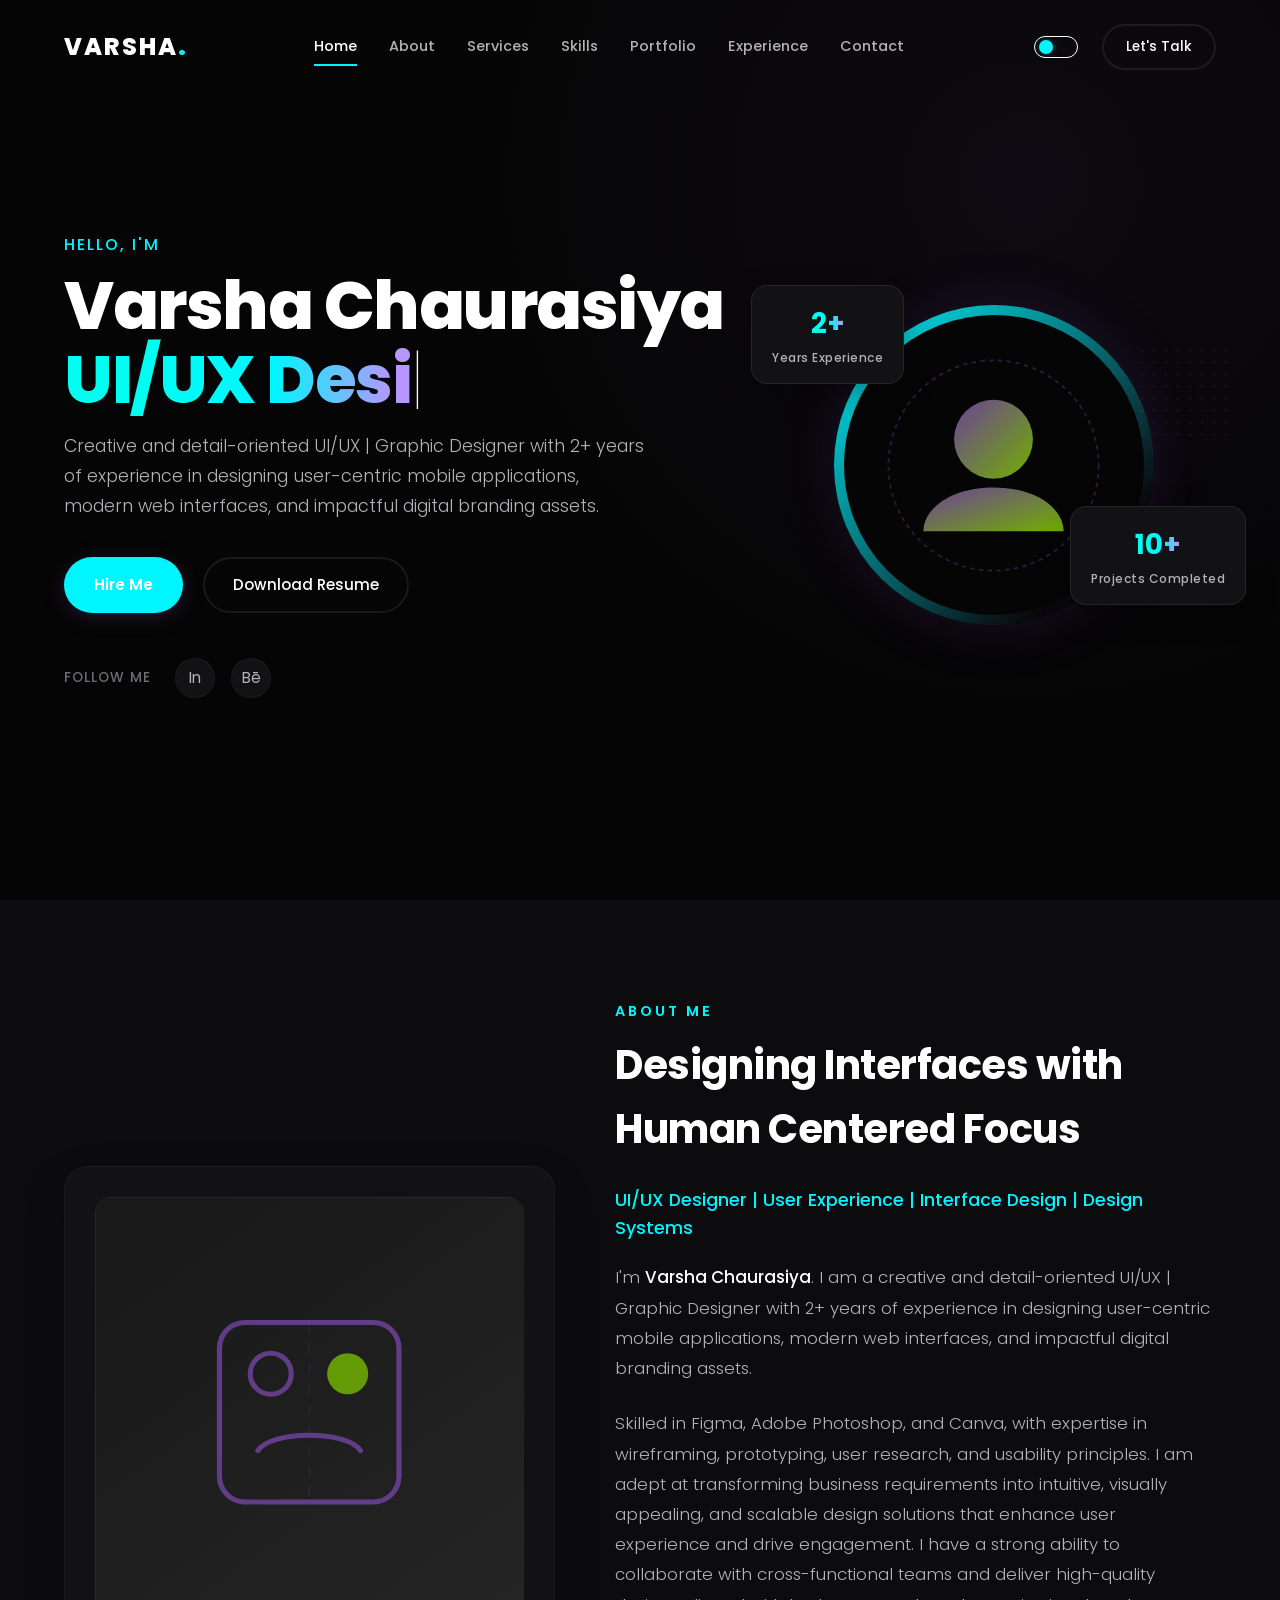
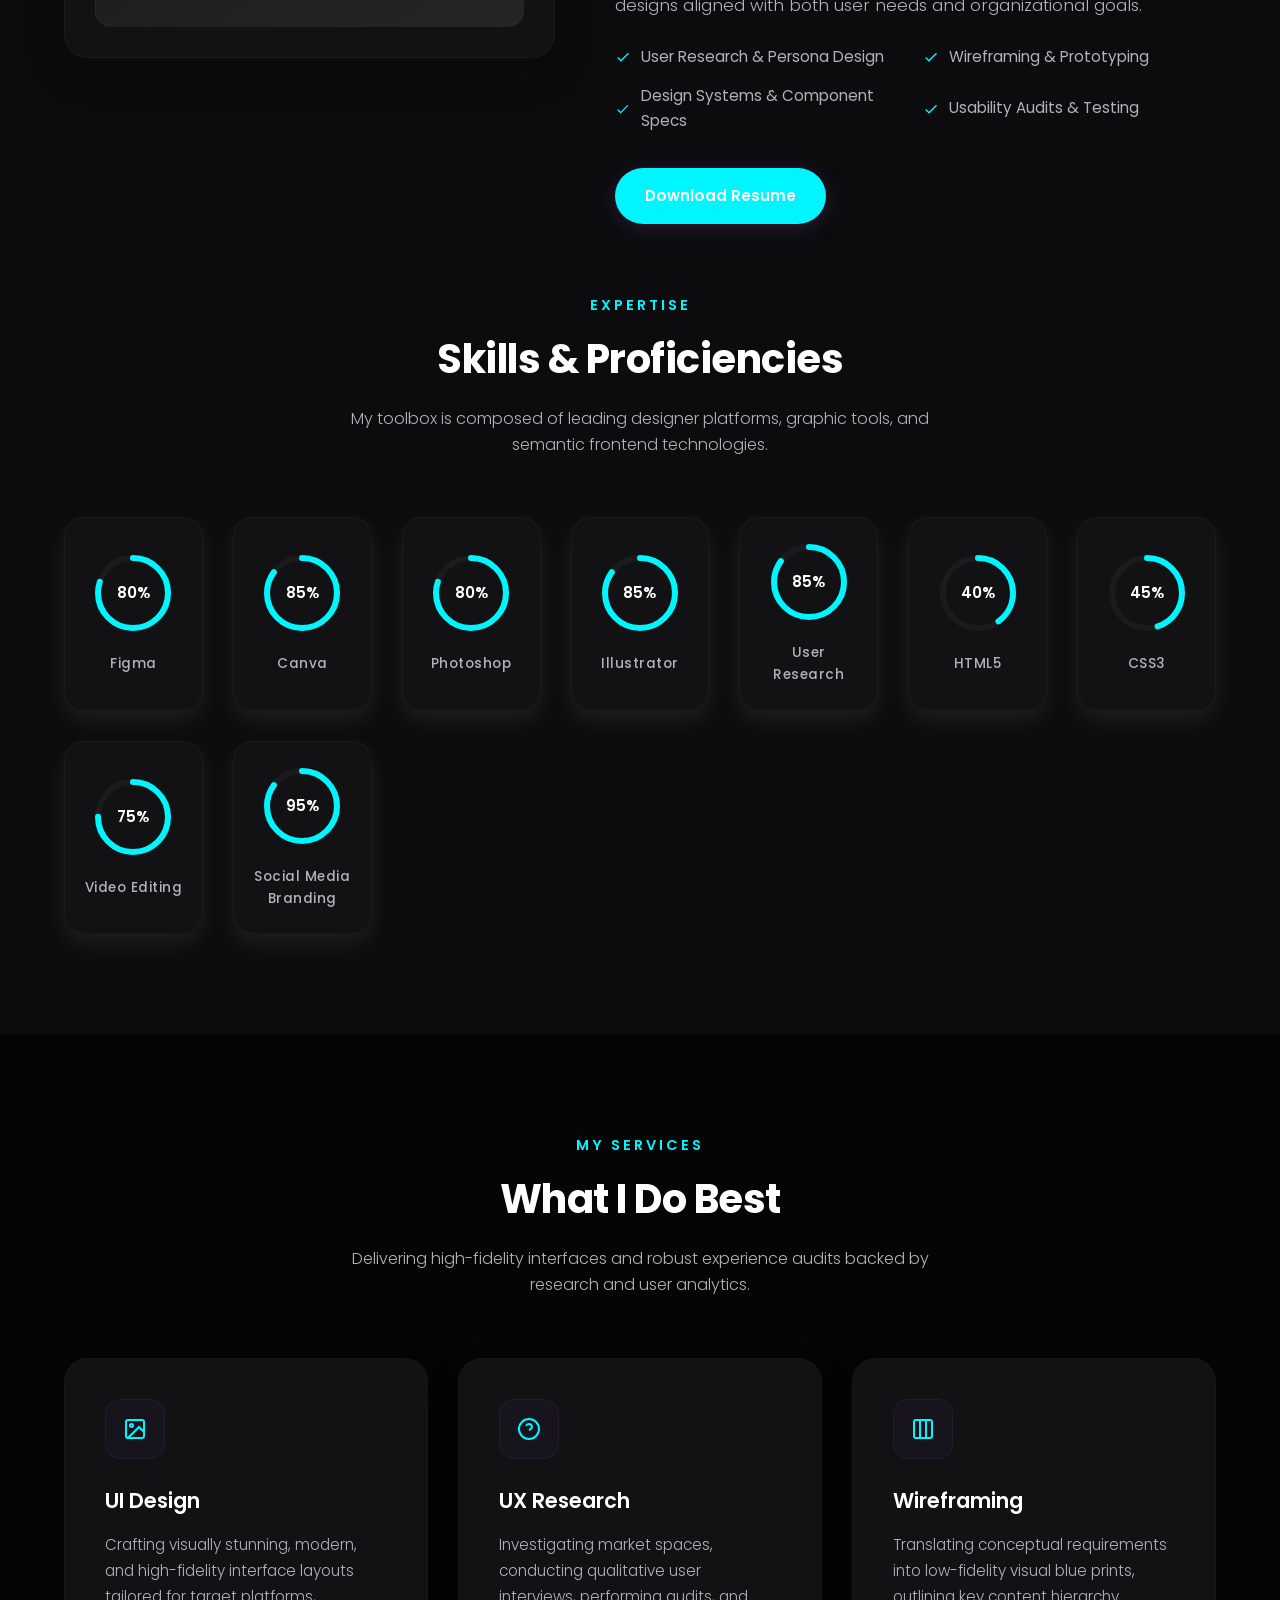
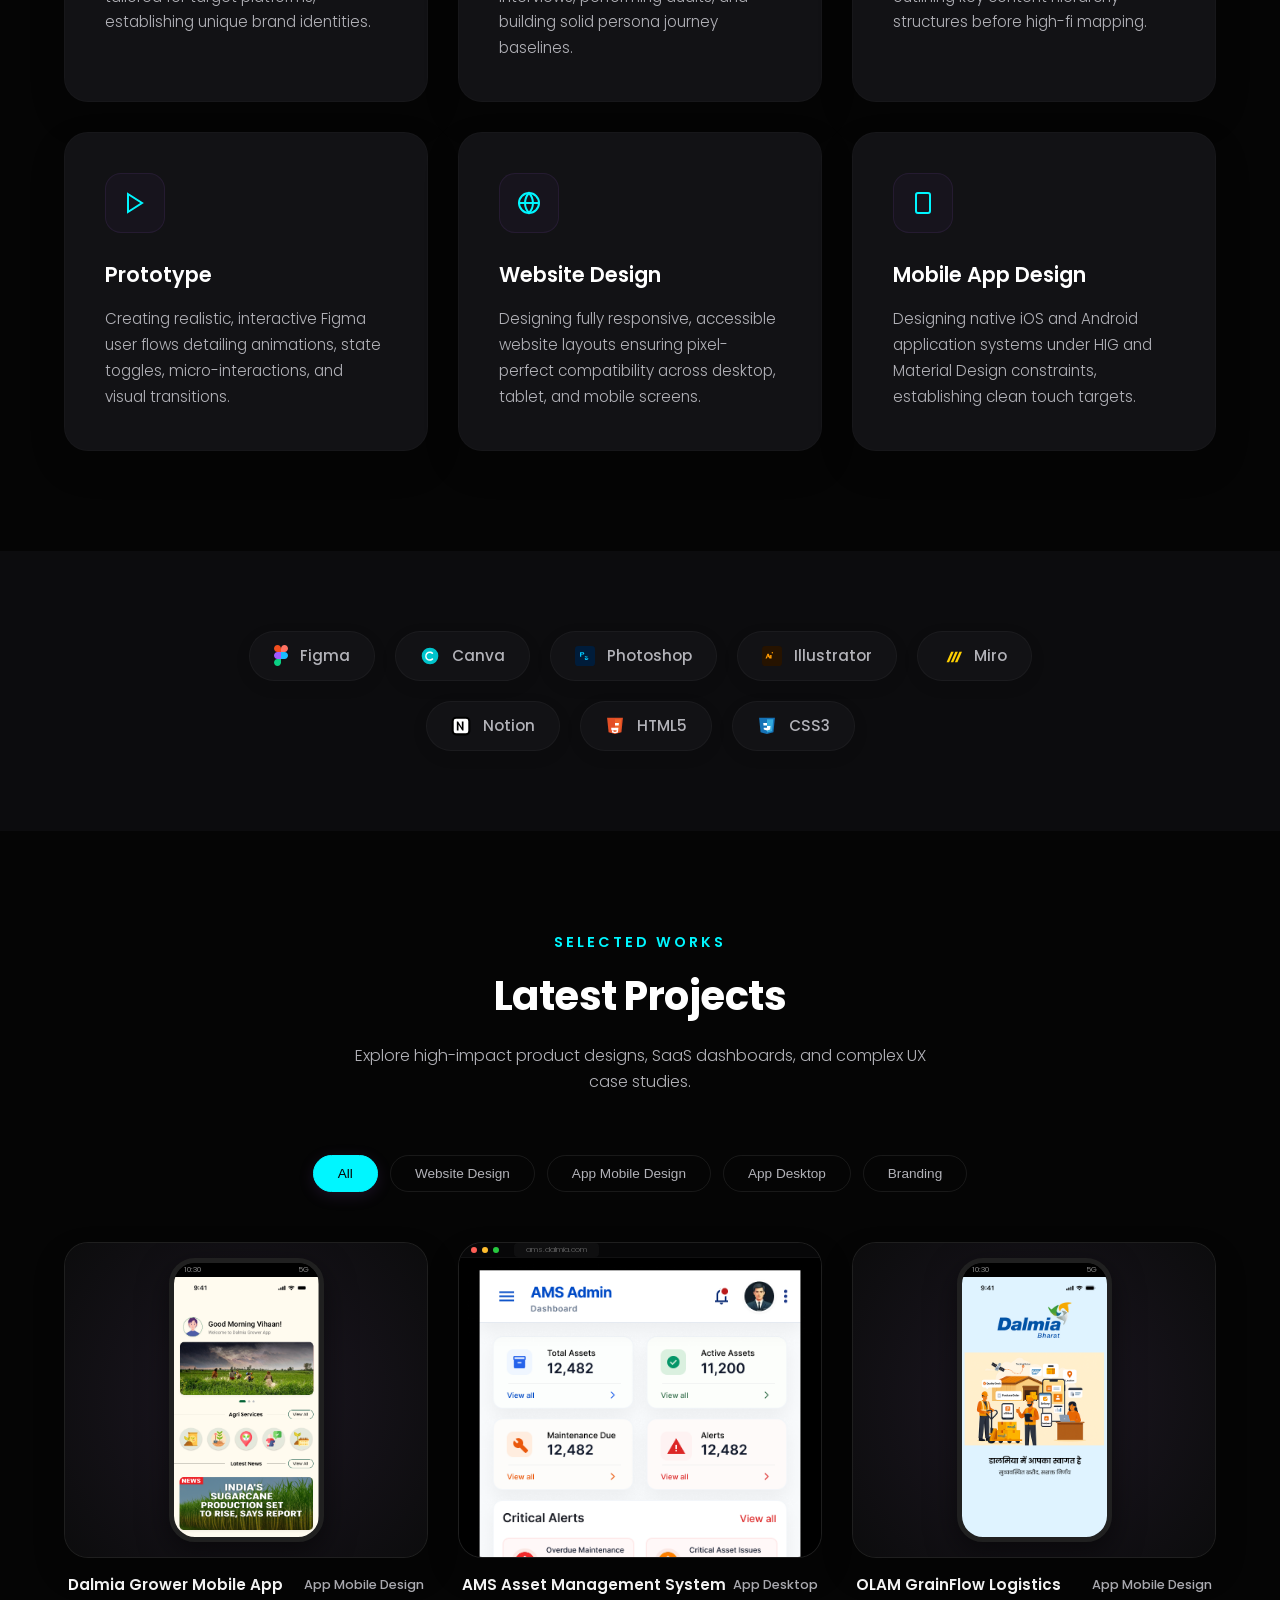
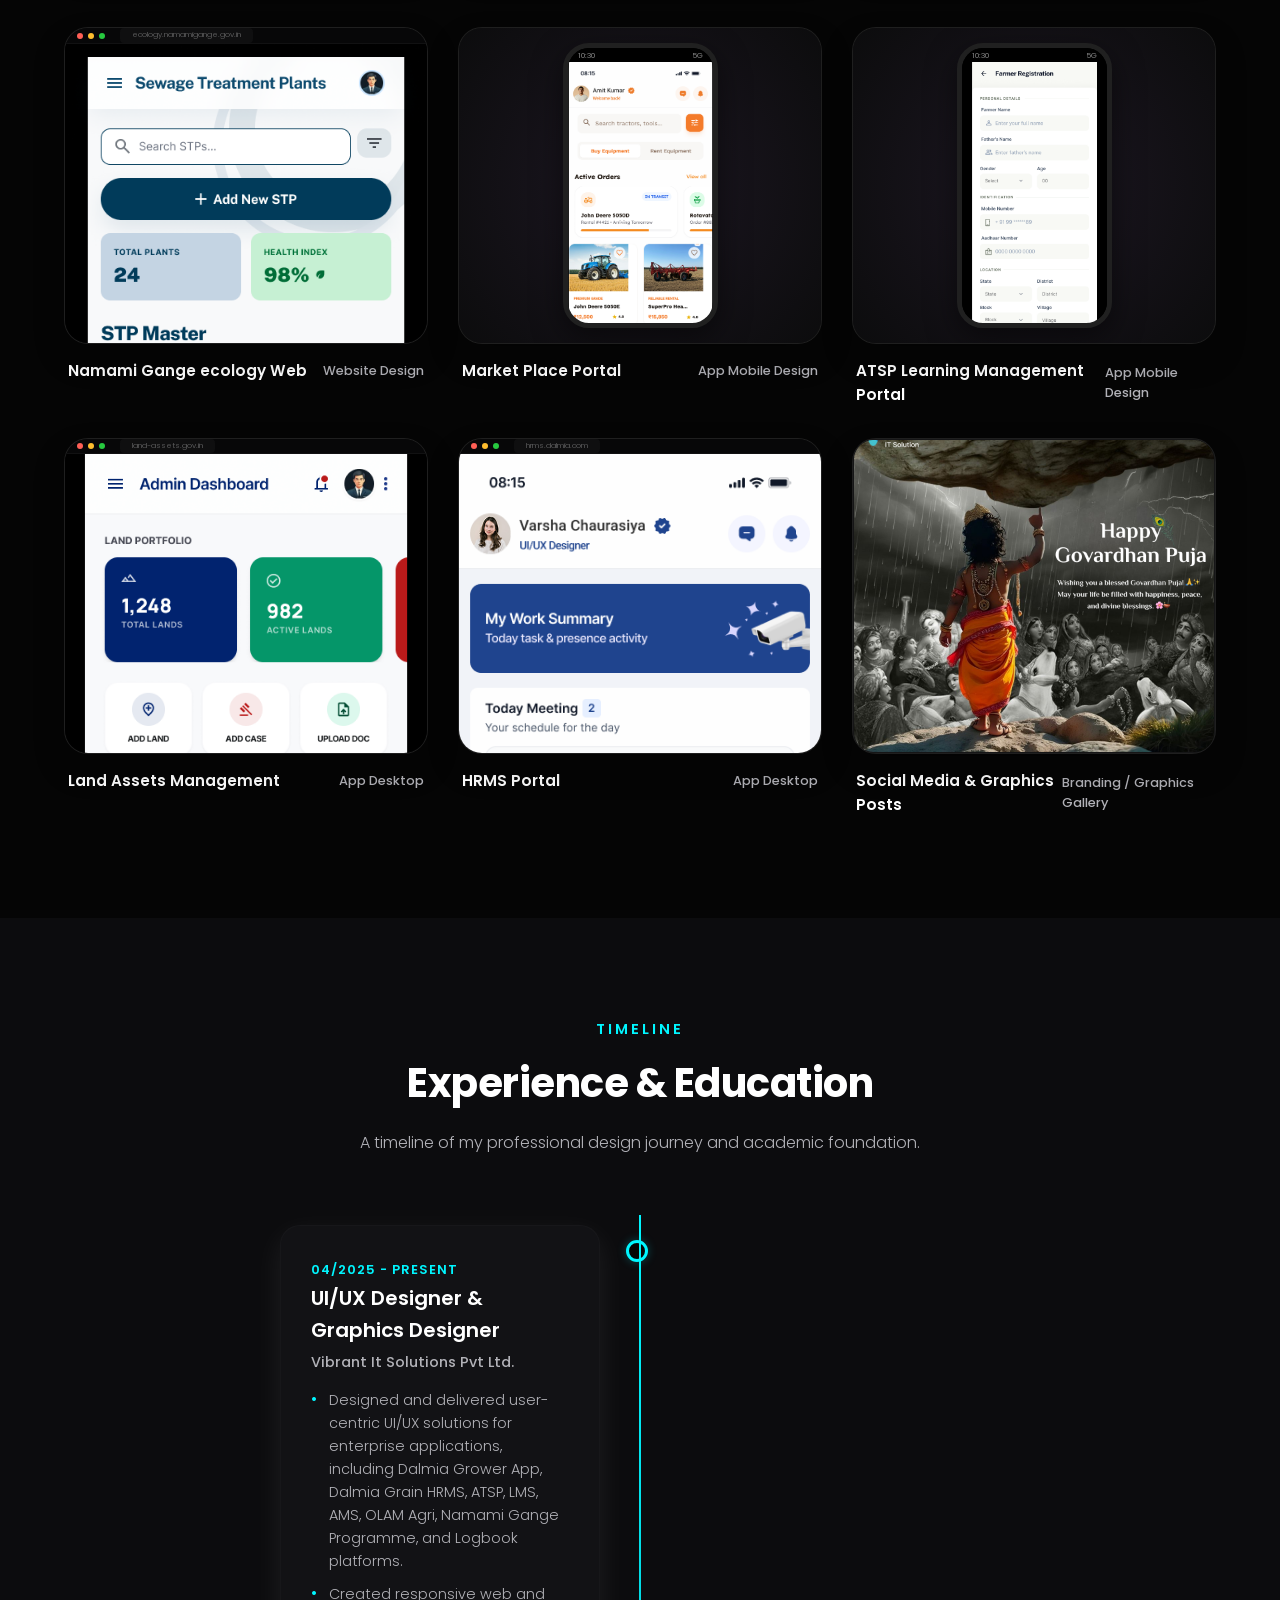
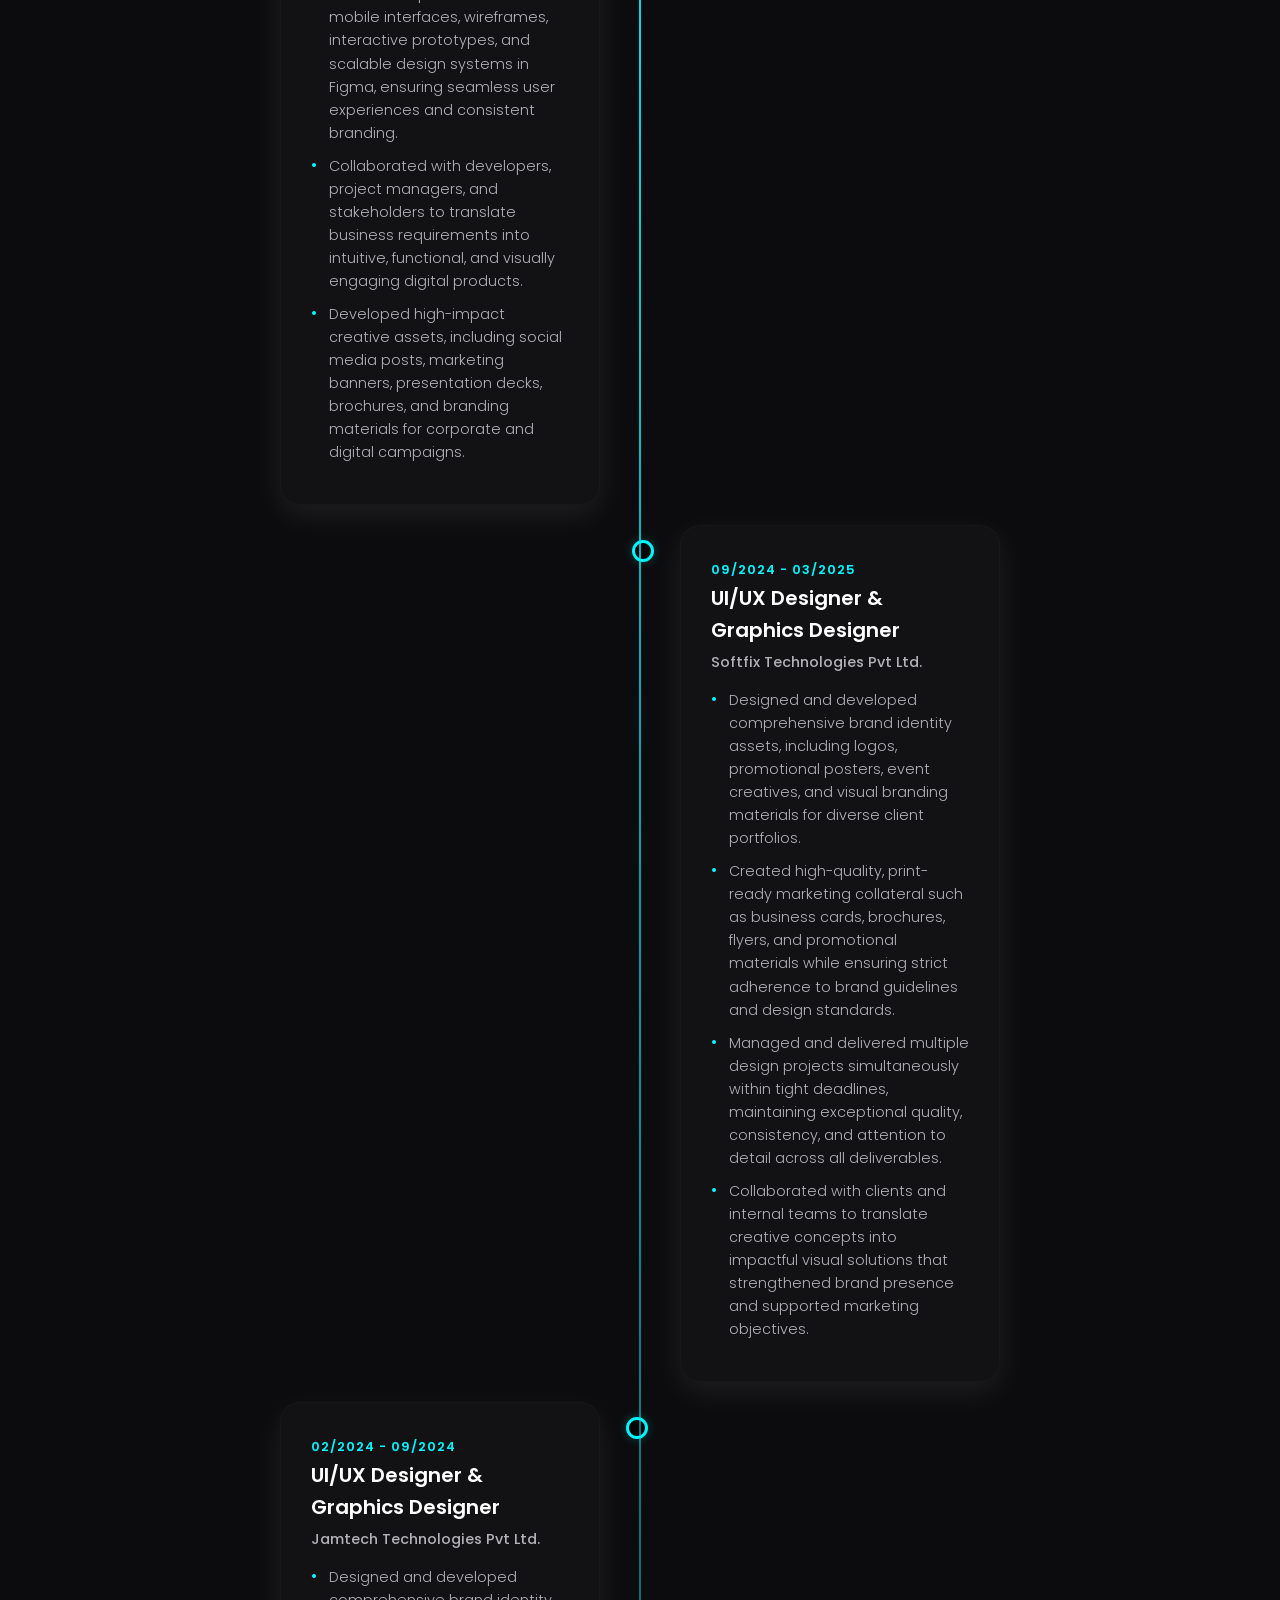
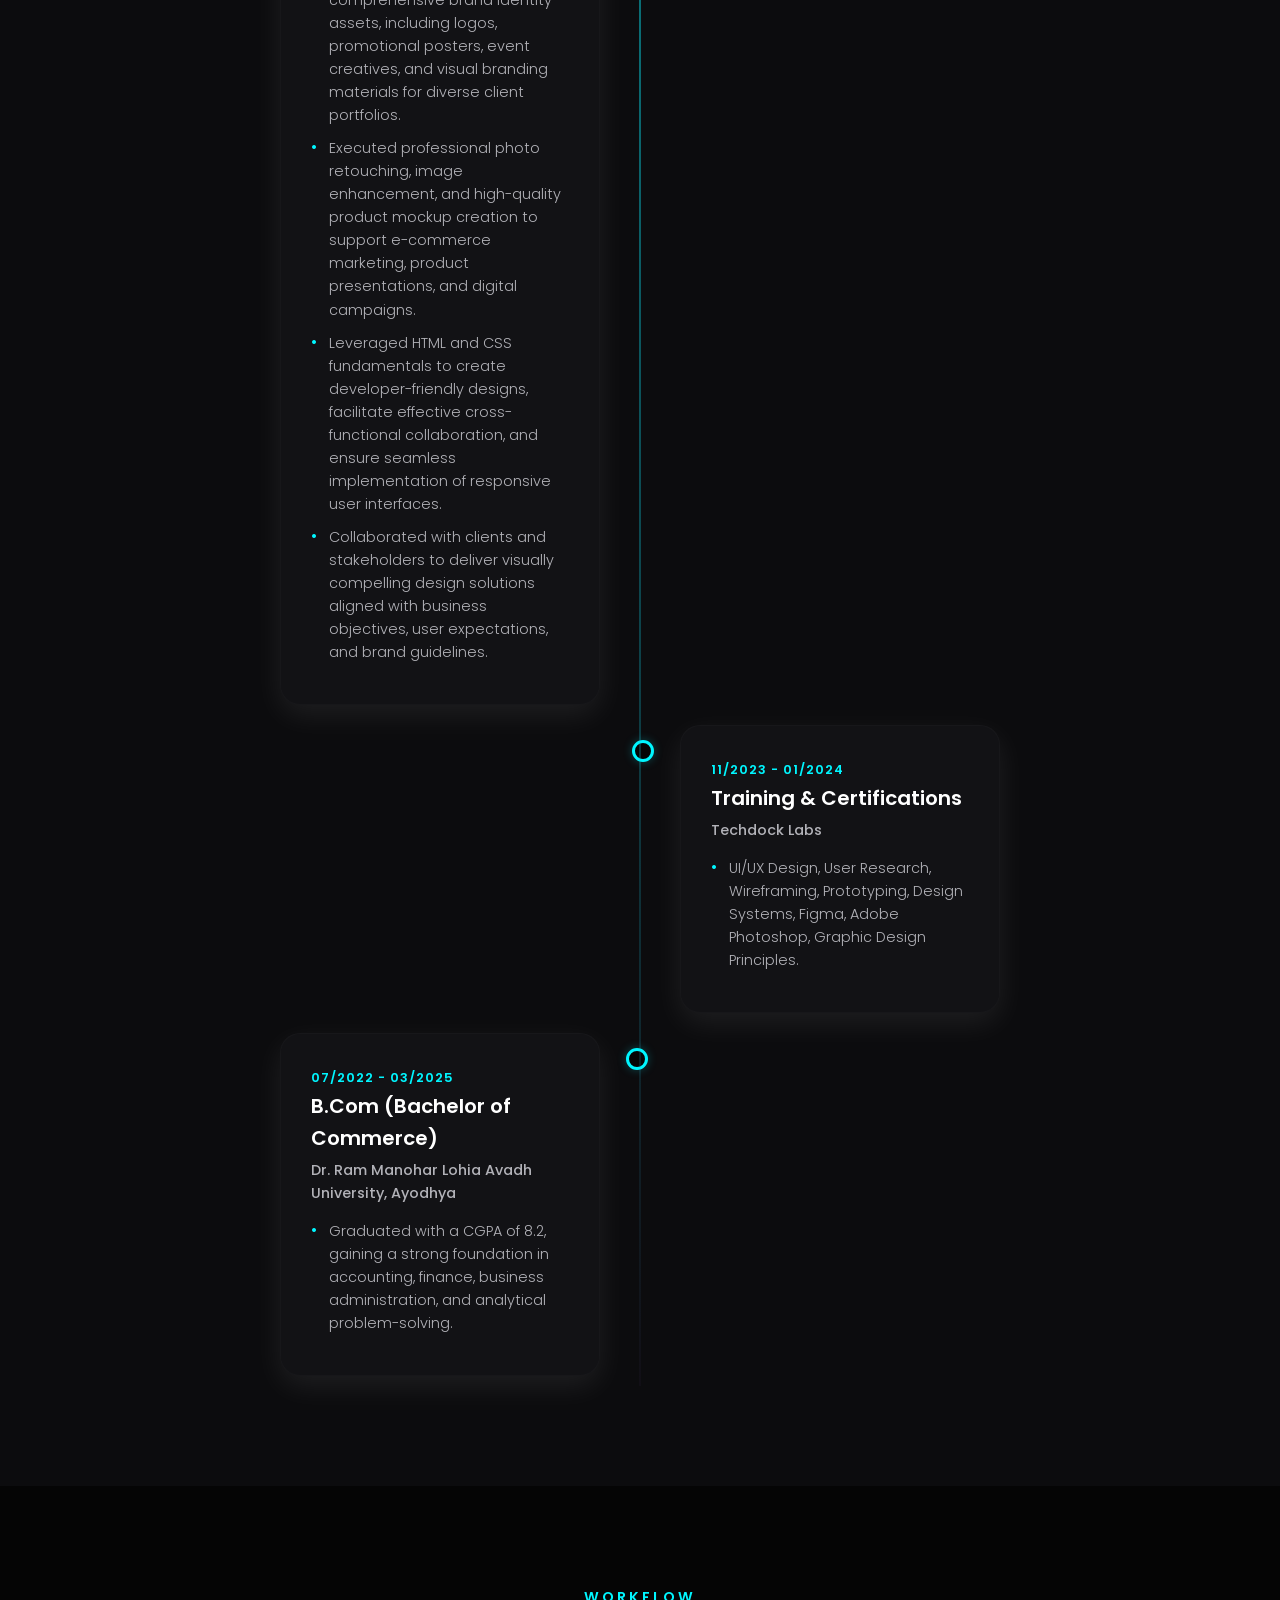
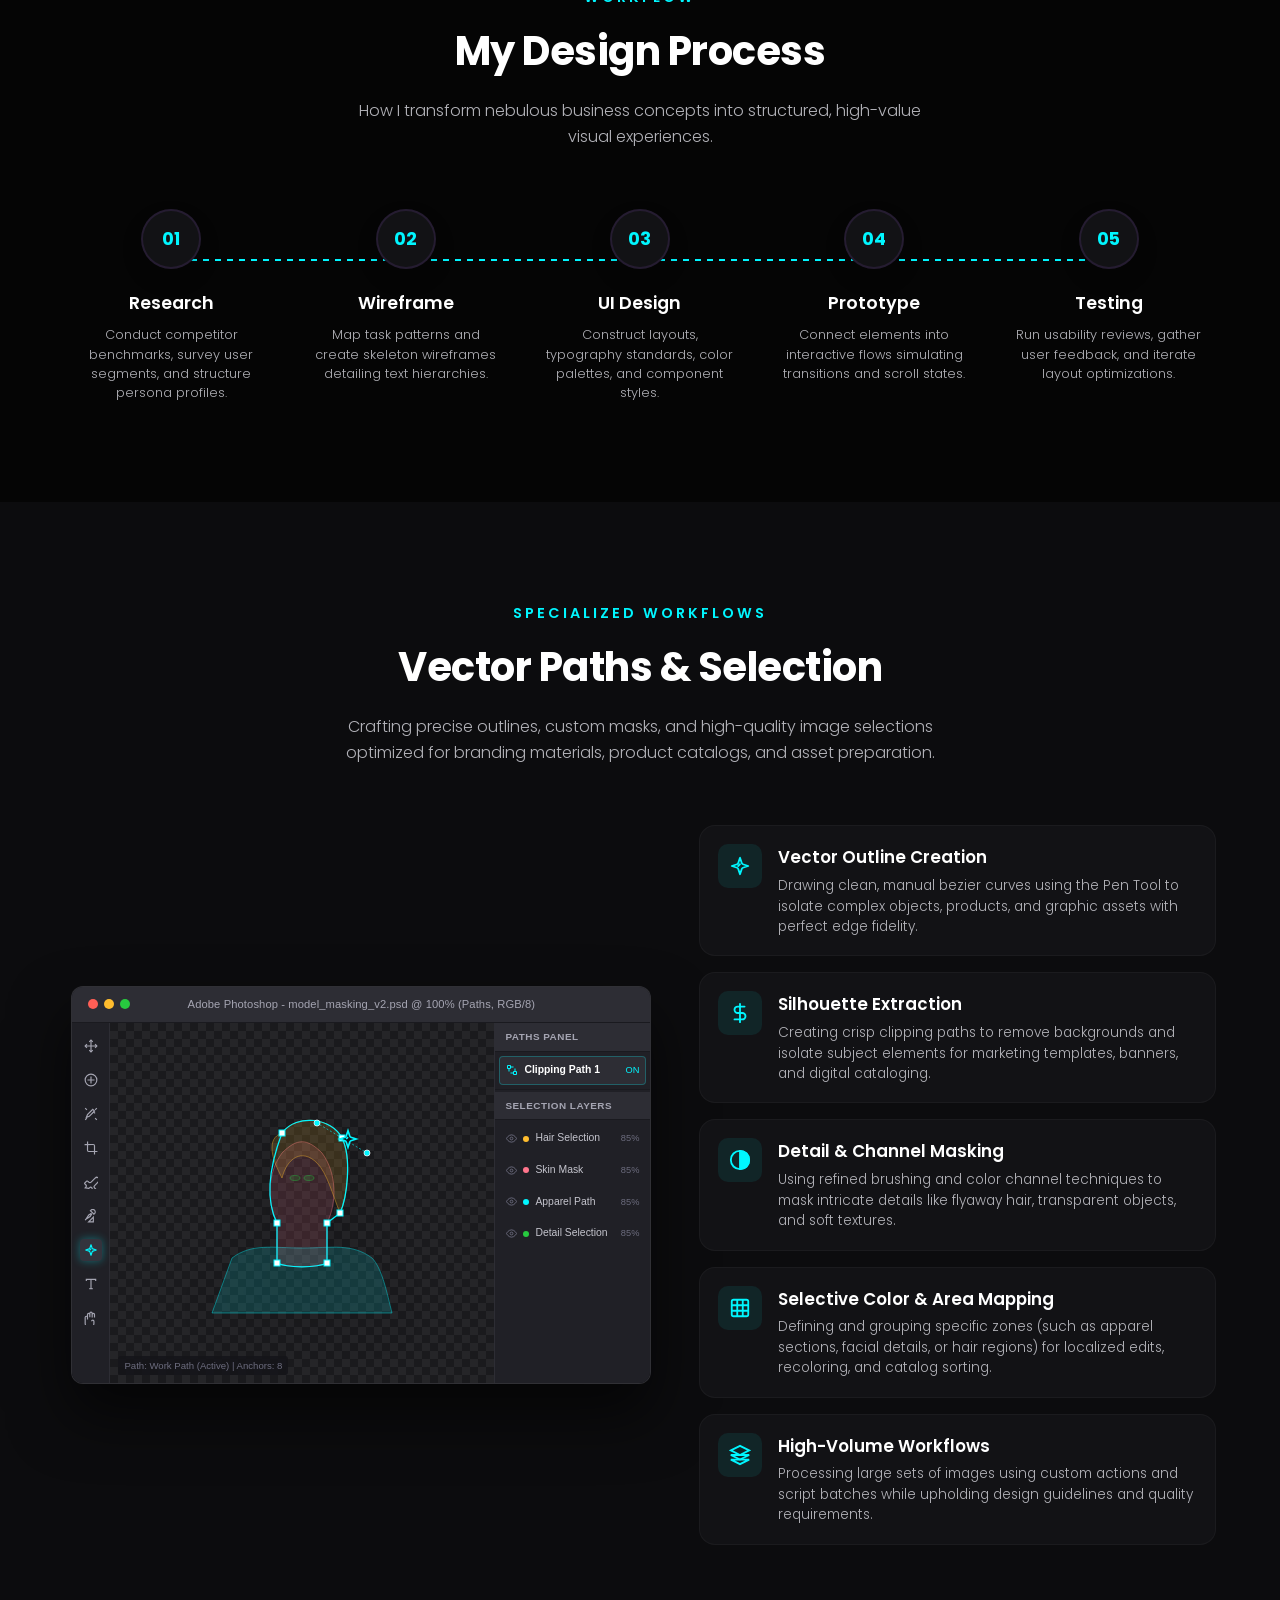
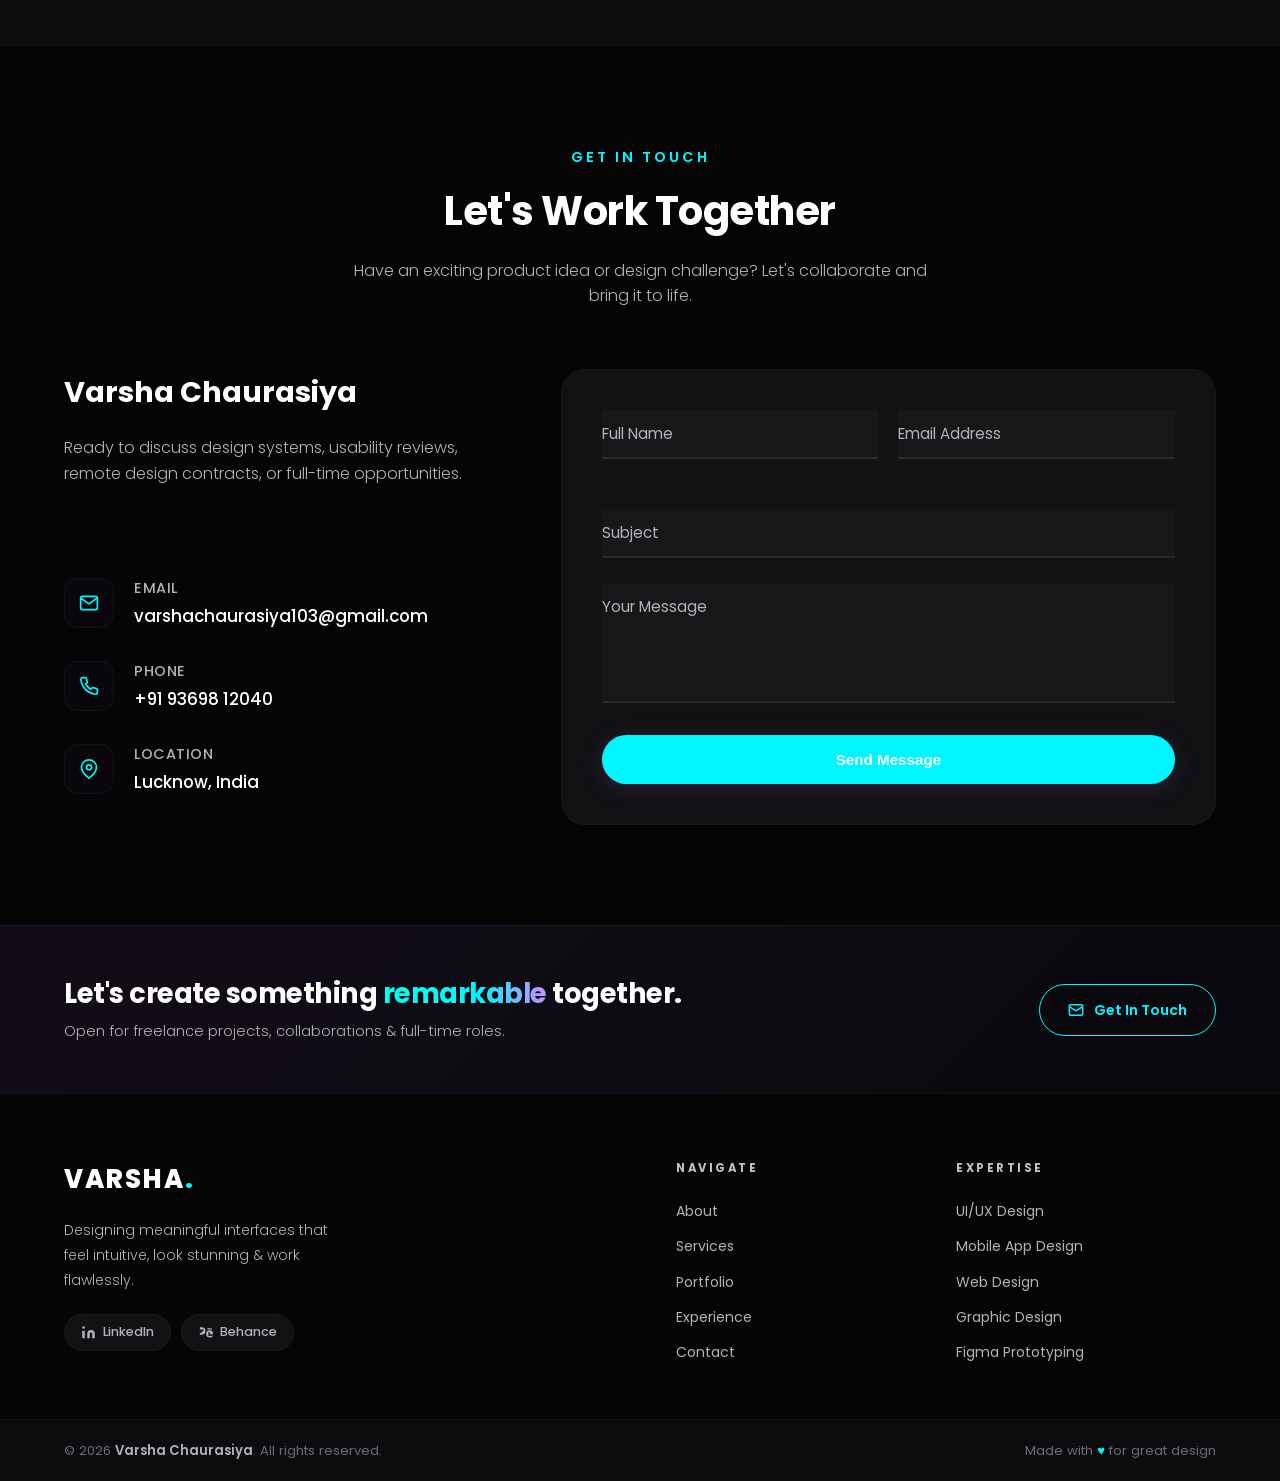
==== commit 878eb9e6: "add favicon" ====
--- a/index.html
+++ b/index.html
@@ -12,7 +12,10 @@
     <meta property="og:url" content="https://example.com">
     <meta property="og:image" content="https://example.com/assets/og-image.jpg">
     
-    <title>Varsha Chaurasiya | Premium UI/UX Designer Portfolio</title>
+    <title>Varsha Chaurasiya | UI/UX Designer Portfolio</title>
+    
+    <!-- Favicon -->
+    <link rel="icon" type="image/svg+xml" href="data:image/svg+xml,<svg xmlns='http://www.w3.org/2000/svg' viewBox='0 0 100 100'><rect width='100' height='100' rx='25' fill='%23050505'/><text x='45%' y='70%' font-family='system-ui, sans-serif' font-weight='800' font-size='60' fill='%23FFFFFF' text-anchor='middle'>V</text><circle cx='76' cy='62' r='10' fill='%2300F6FF'/></svg>">
     
     <!-- Google Font & Style Sheet -->
     <link rel="stylesheet" href="css/style.css">
